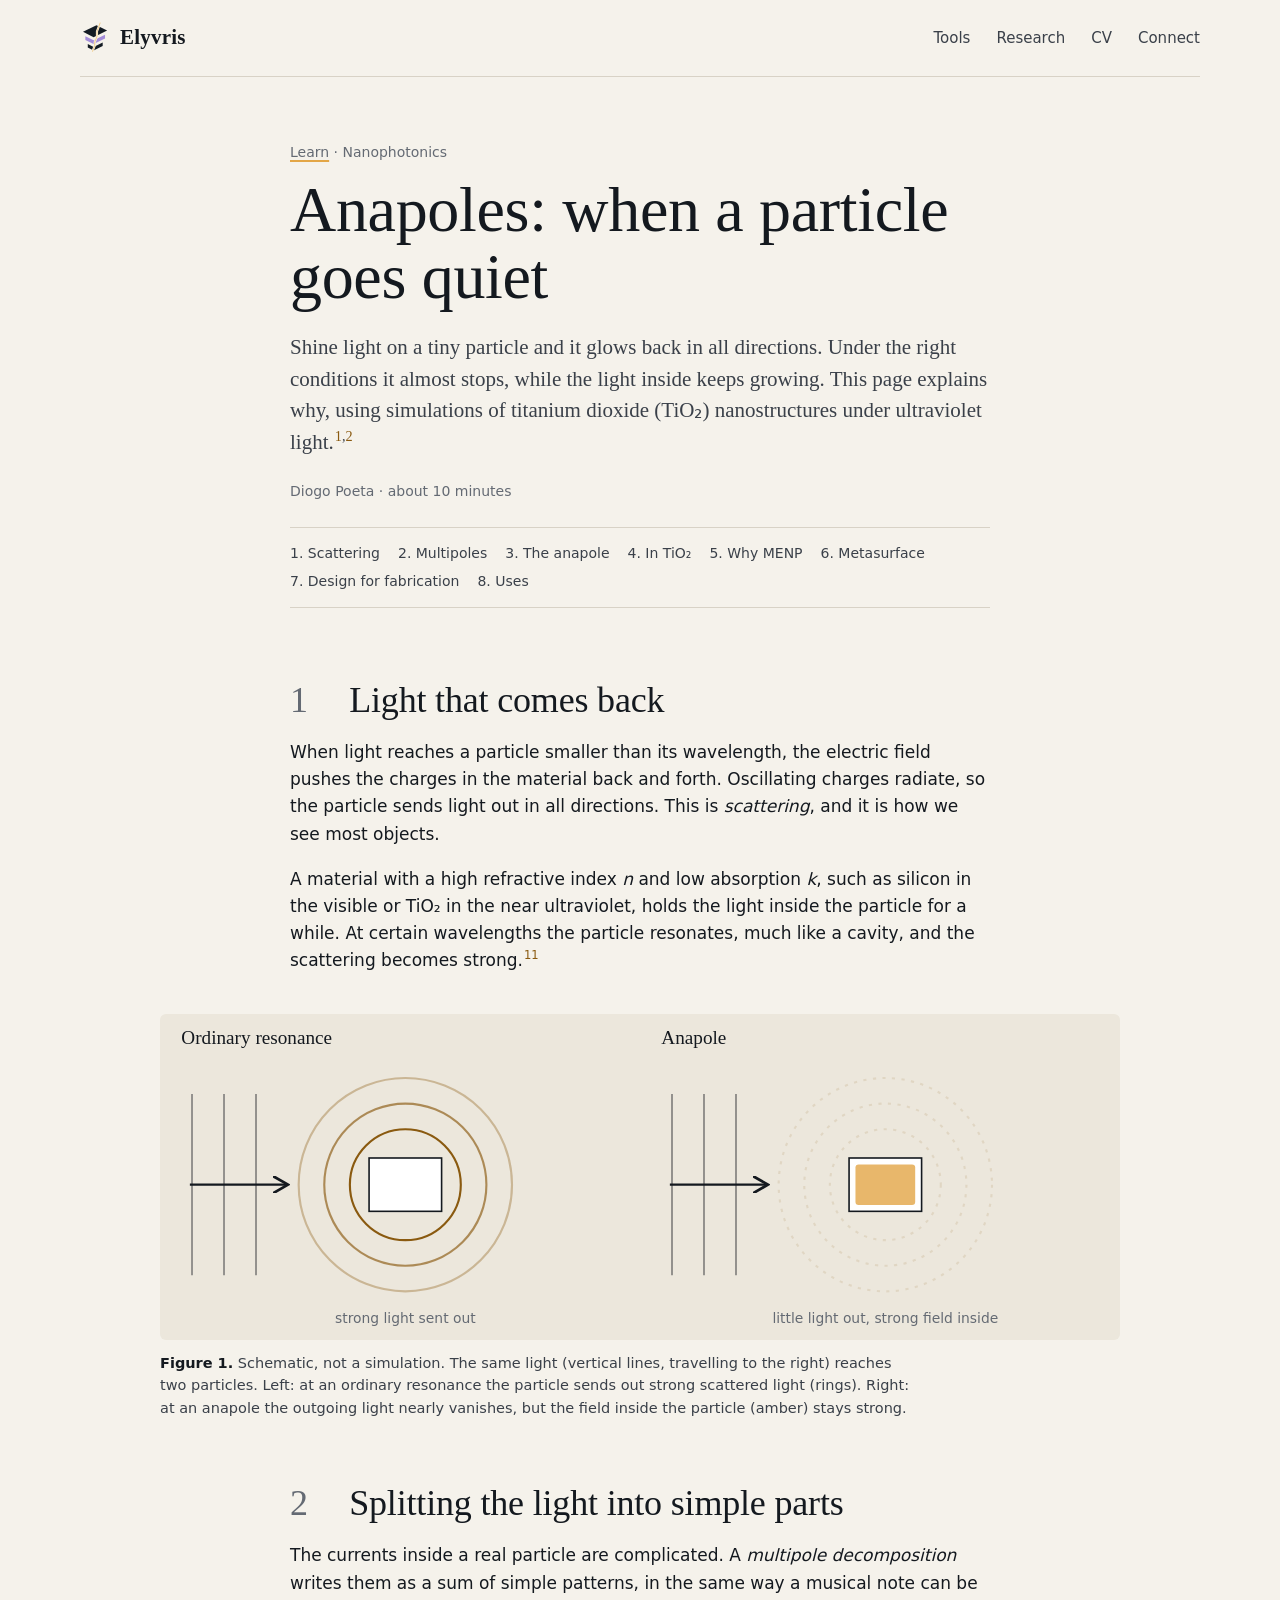
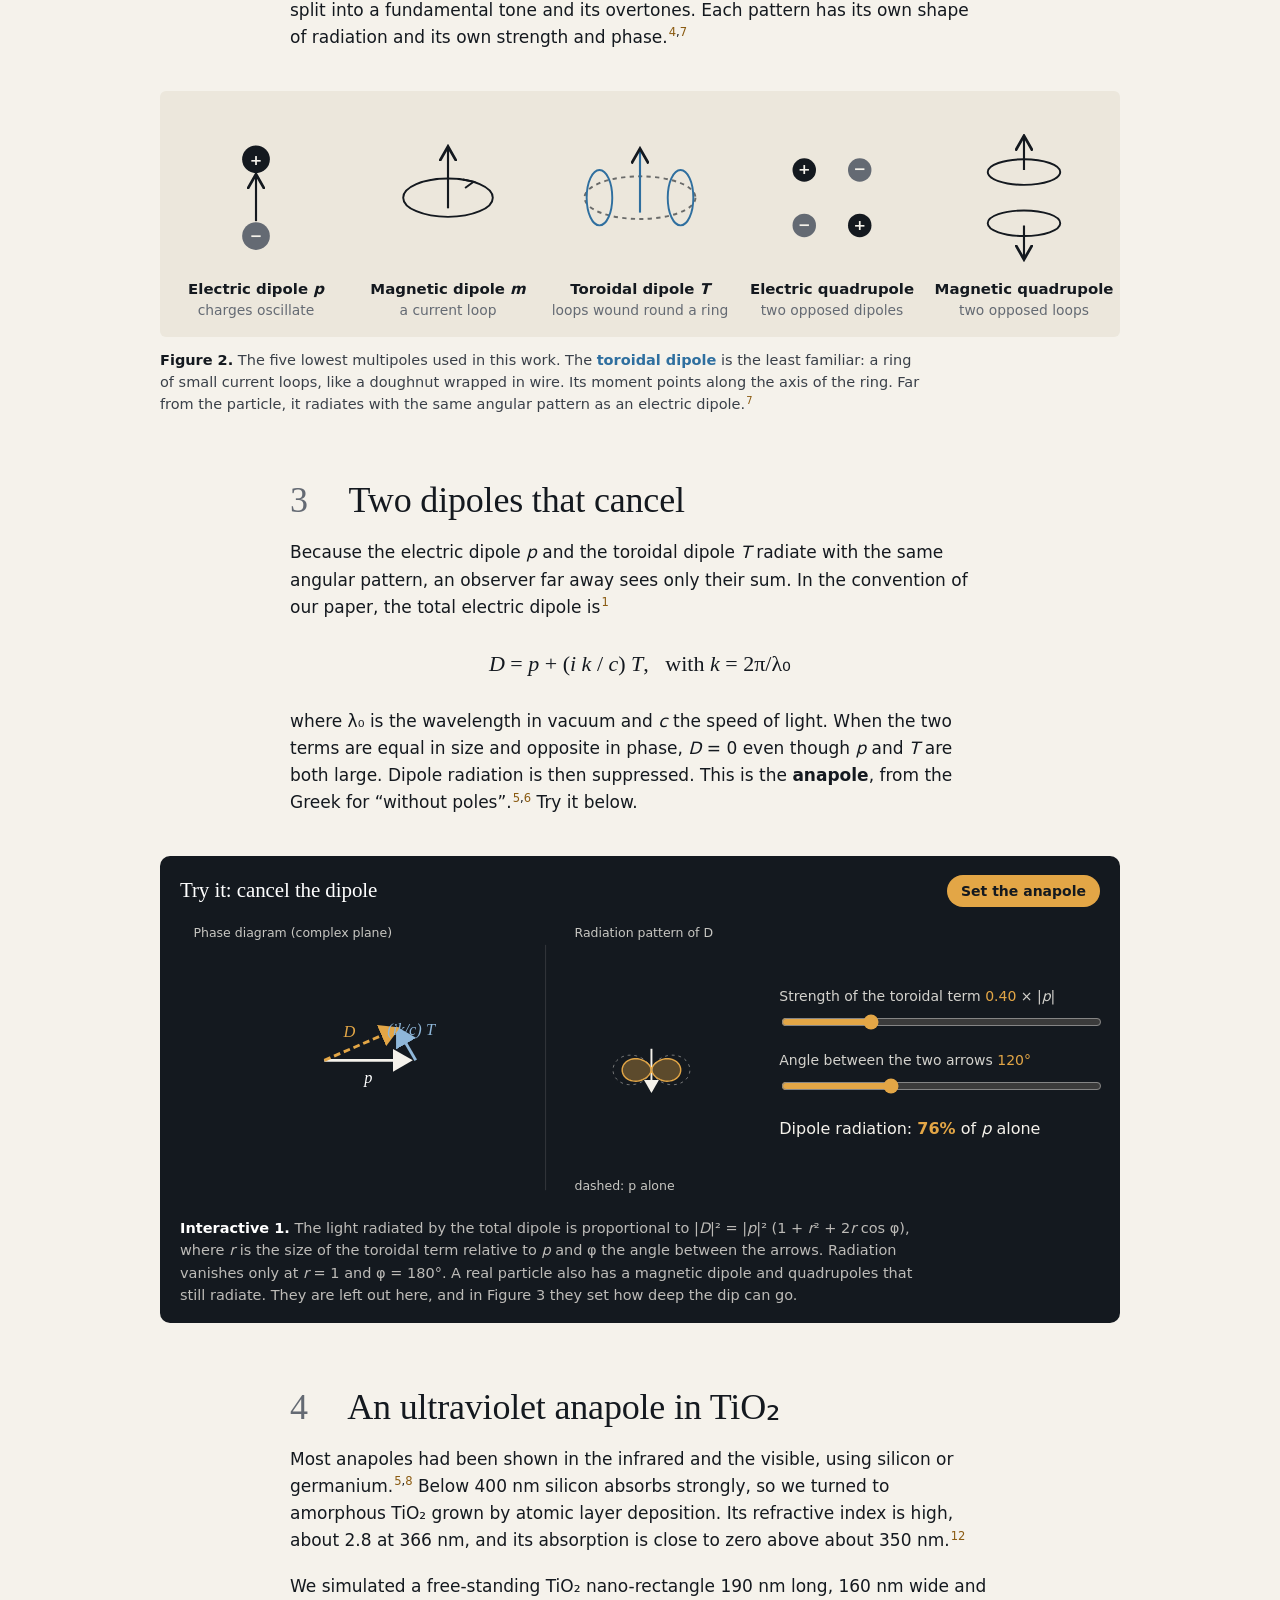
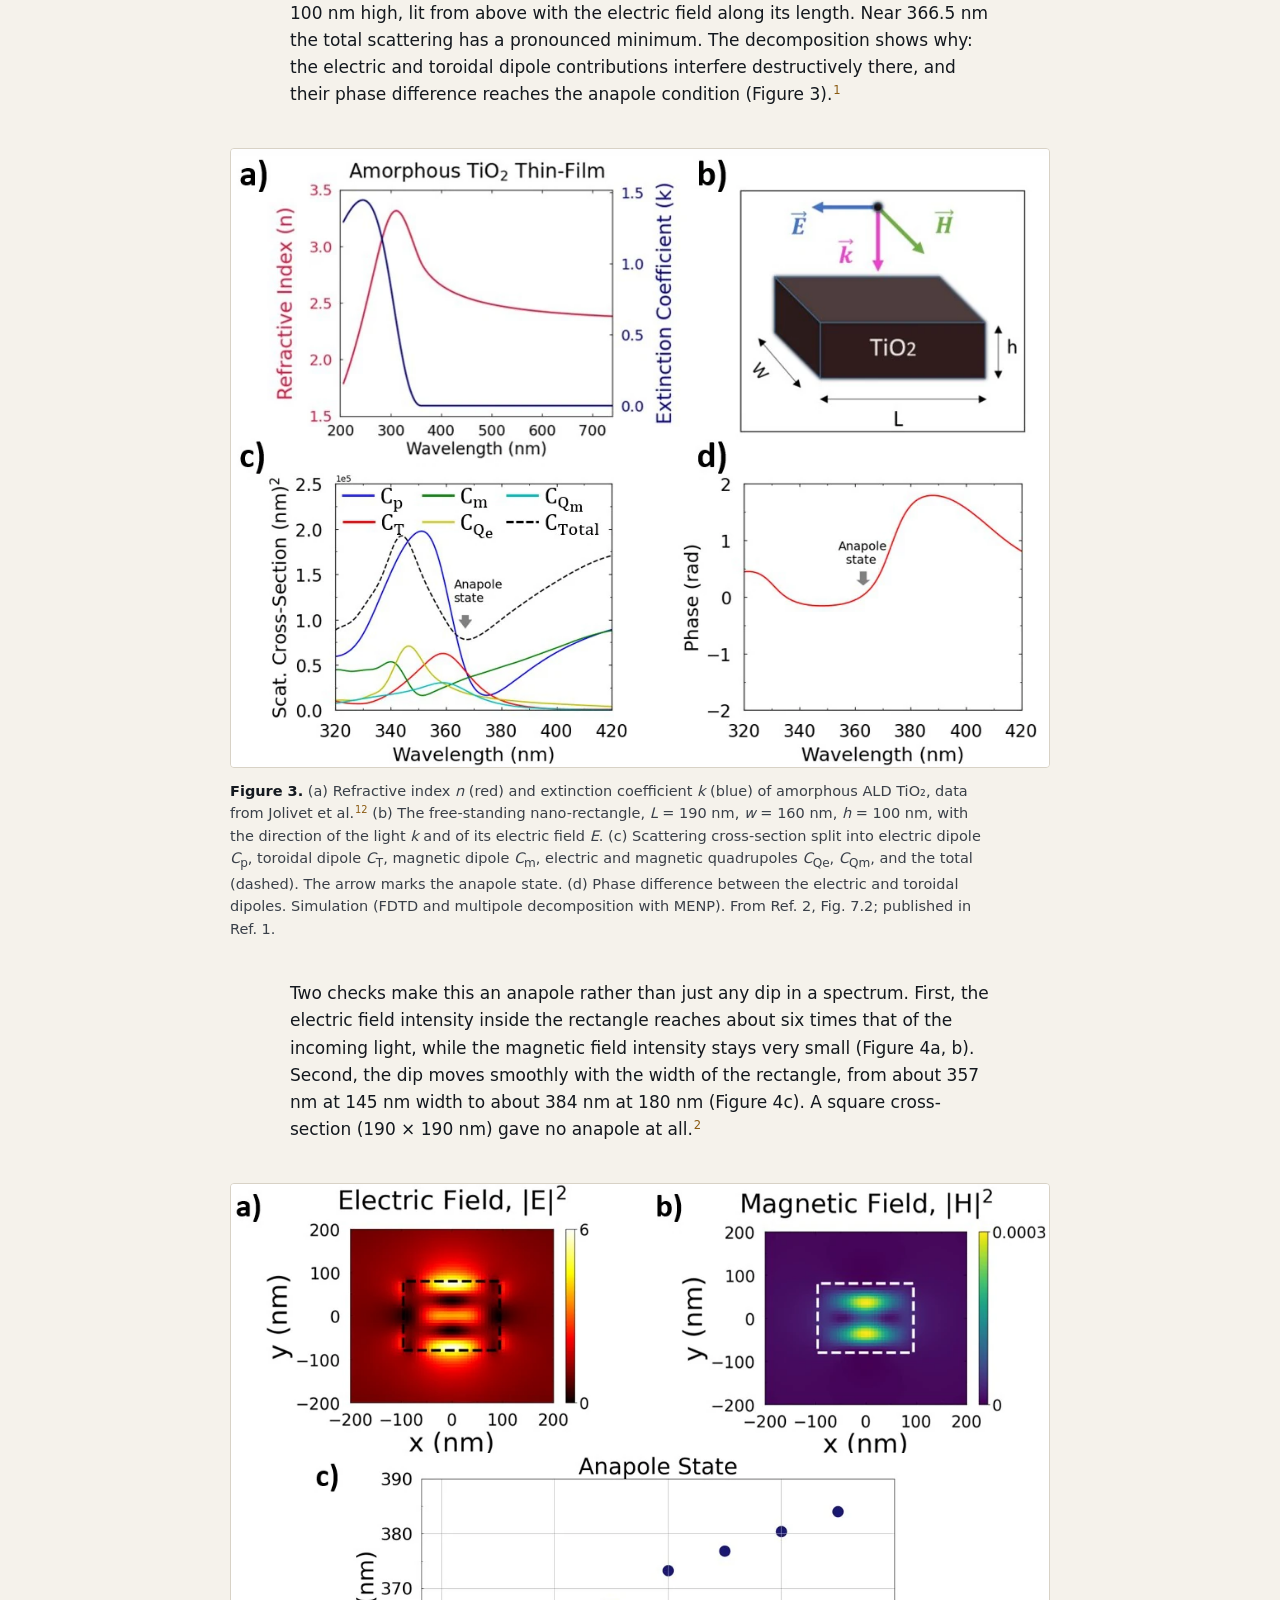
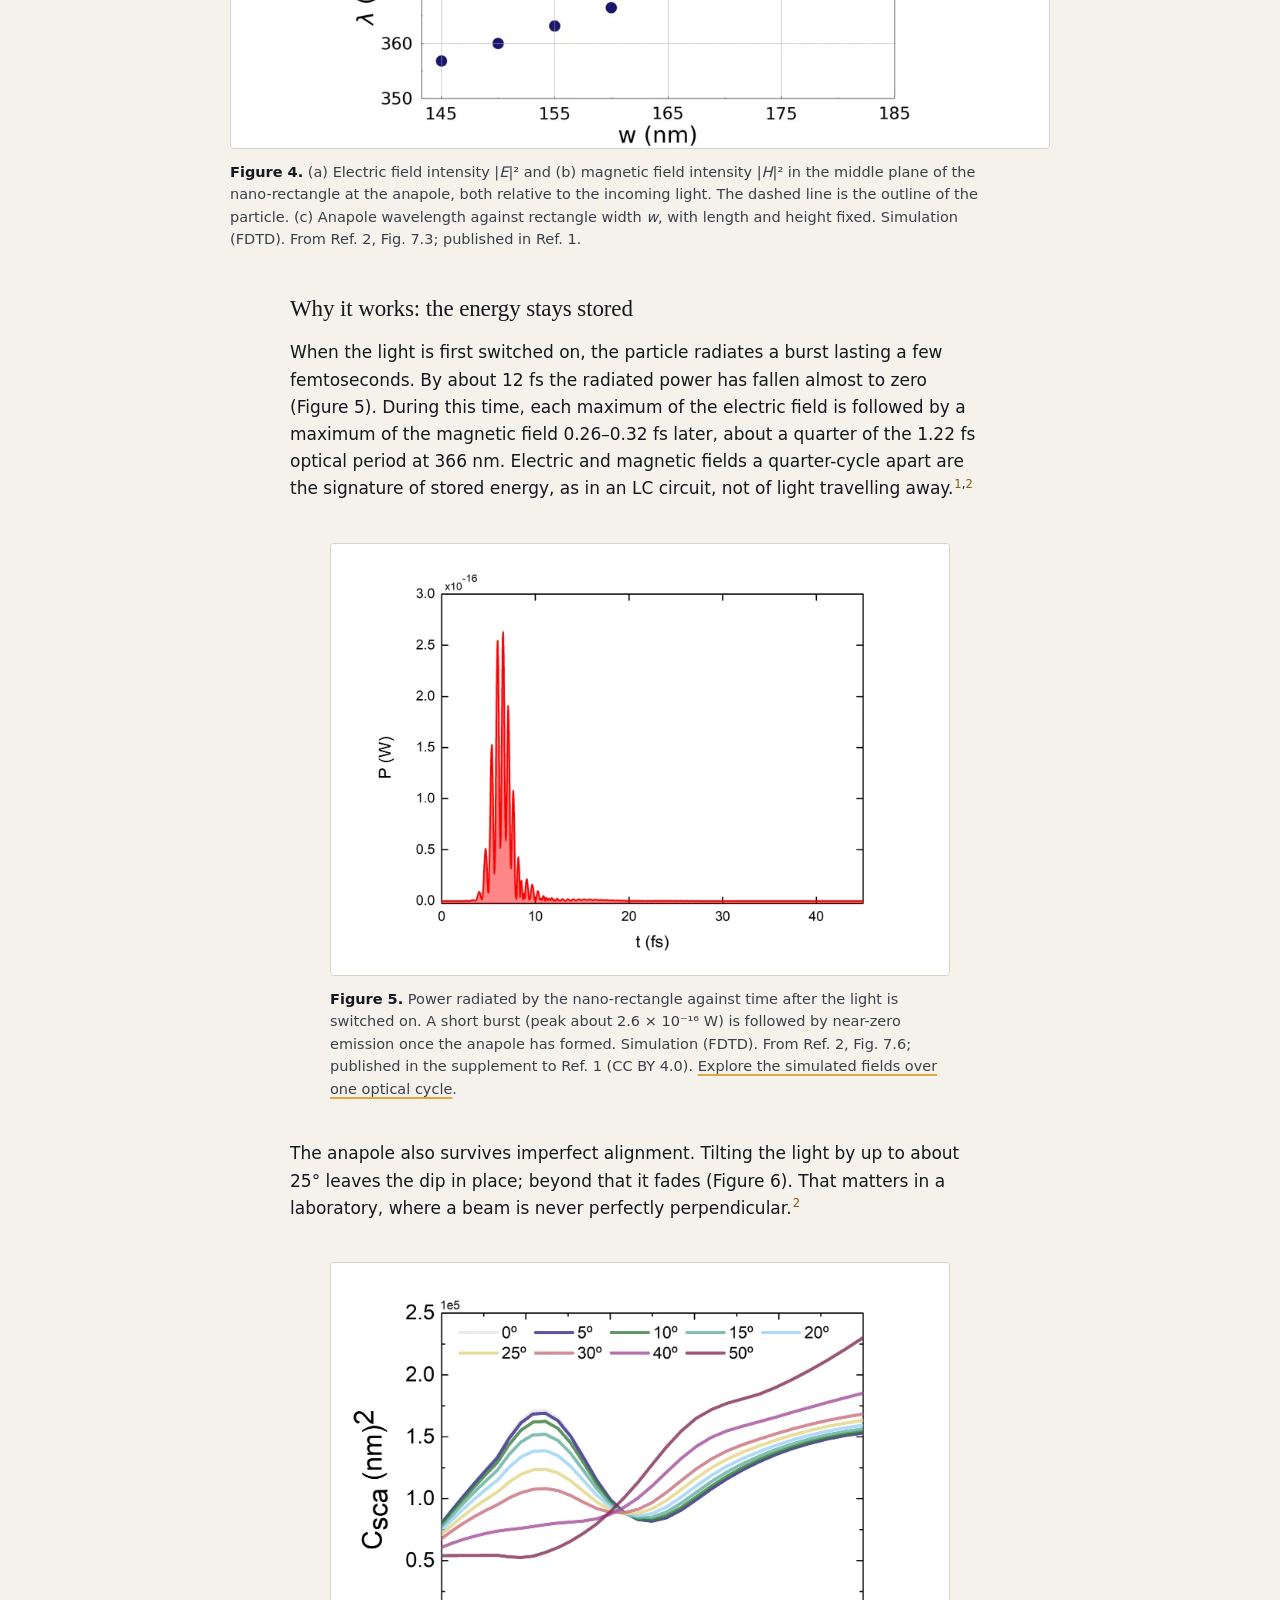
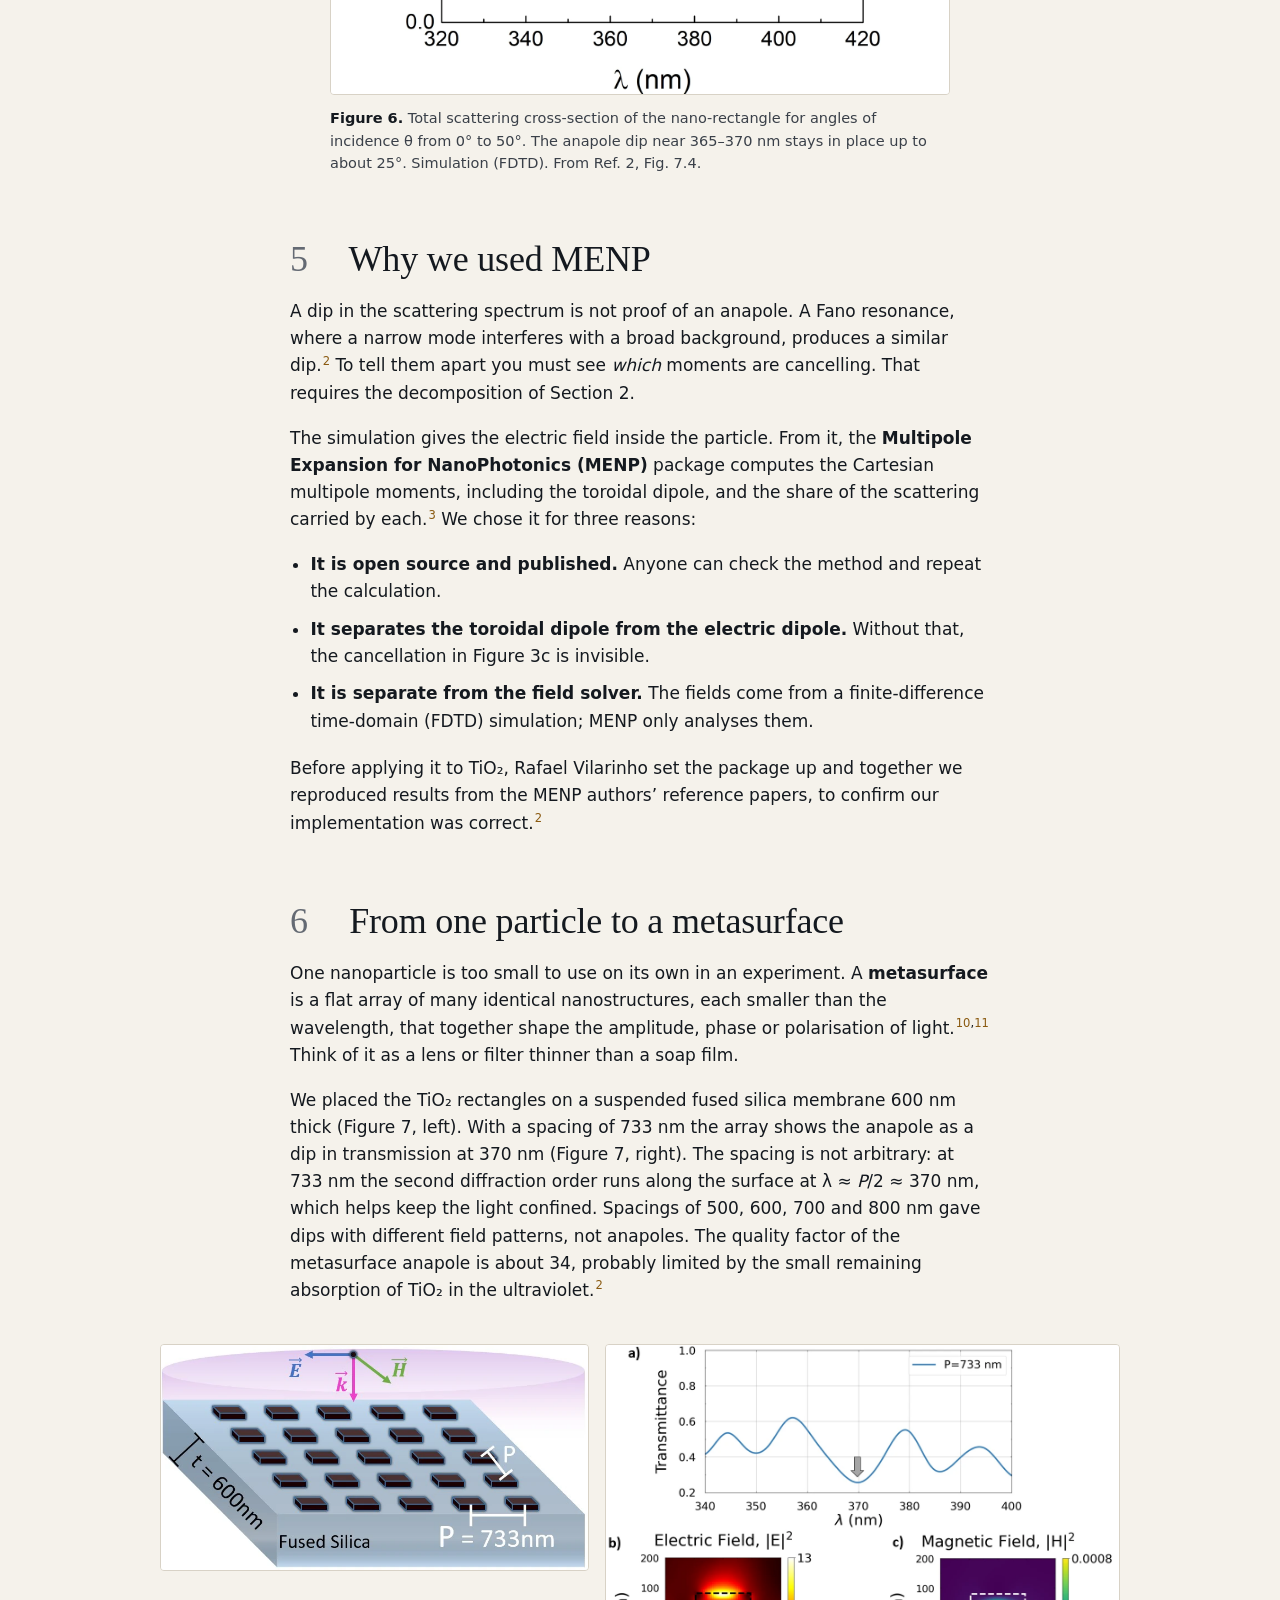
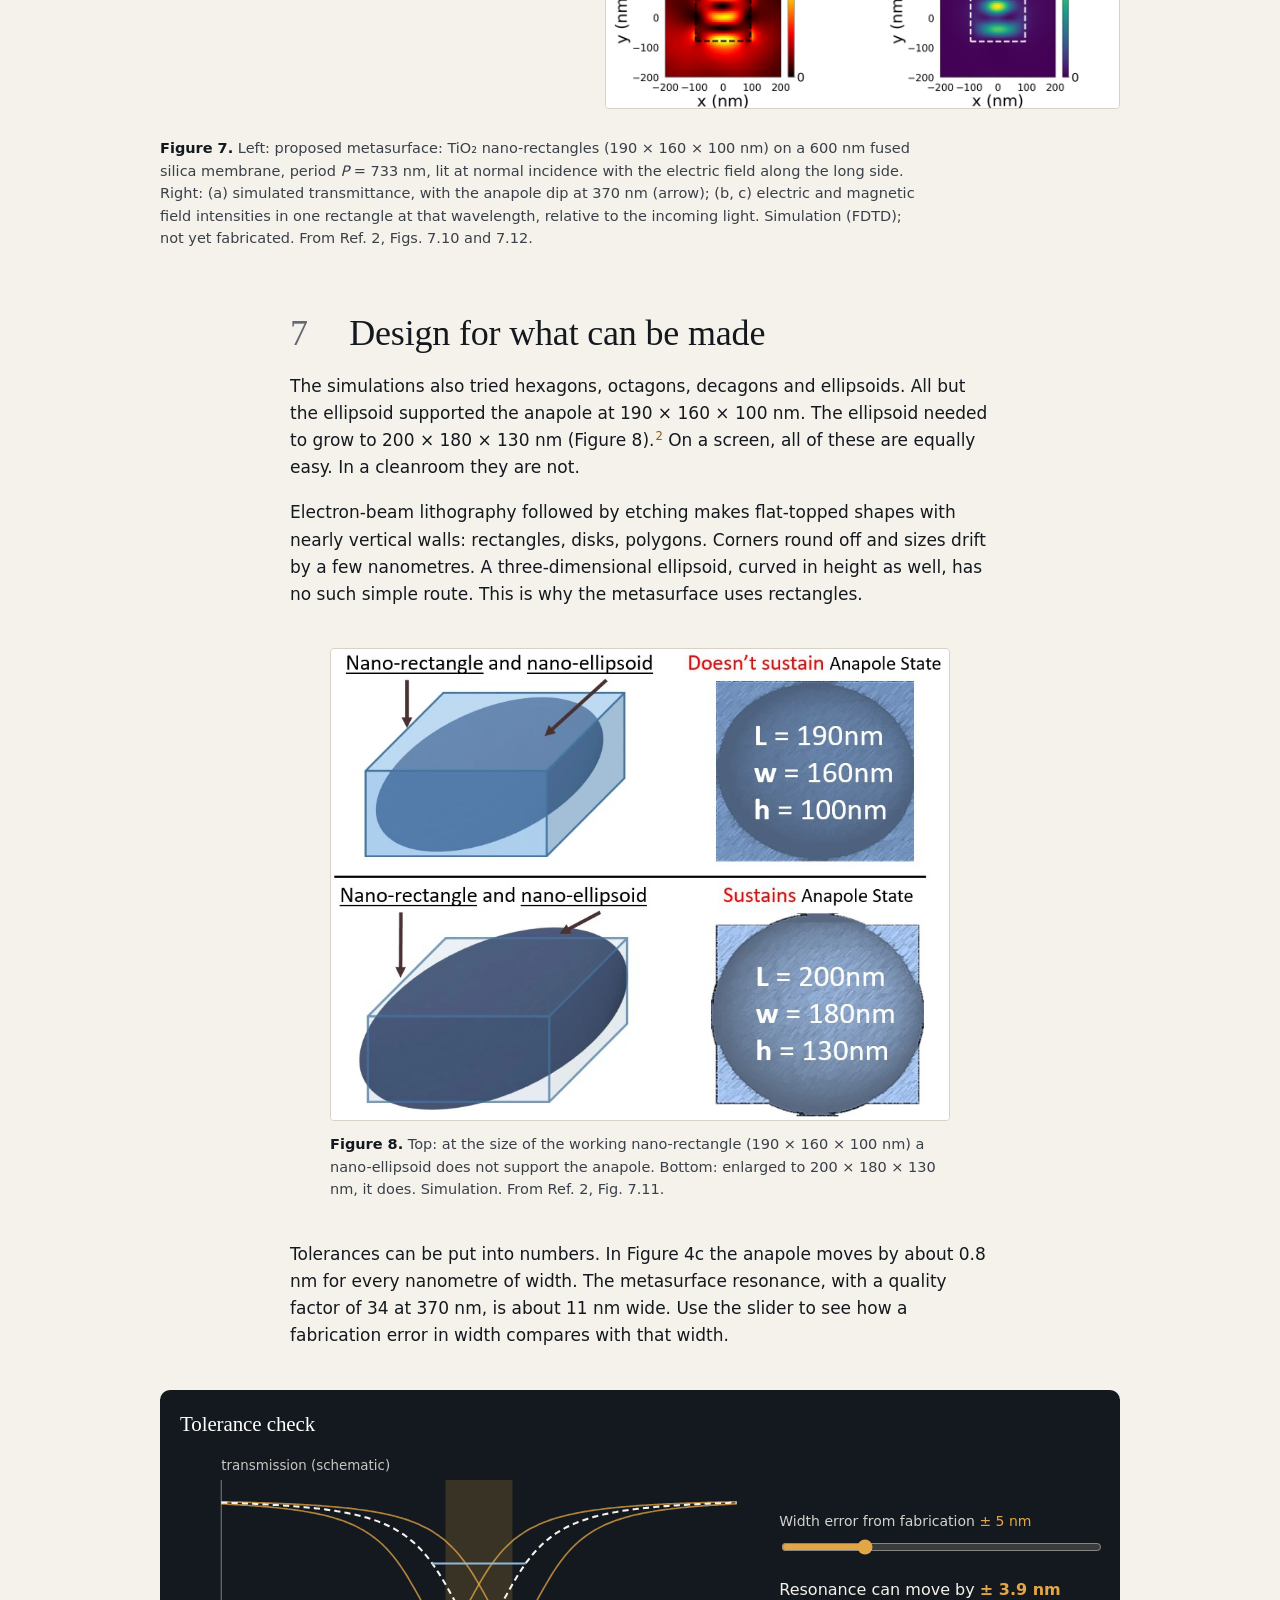
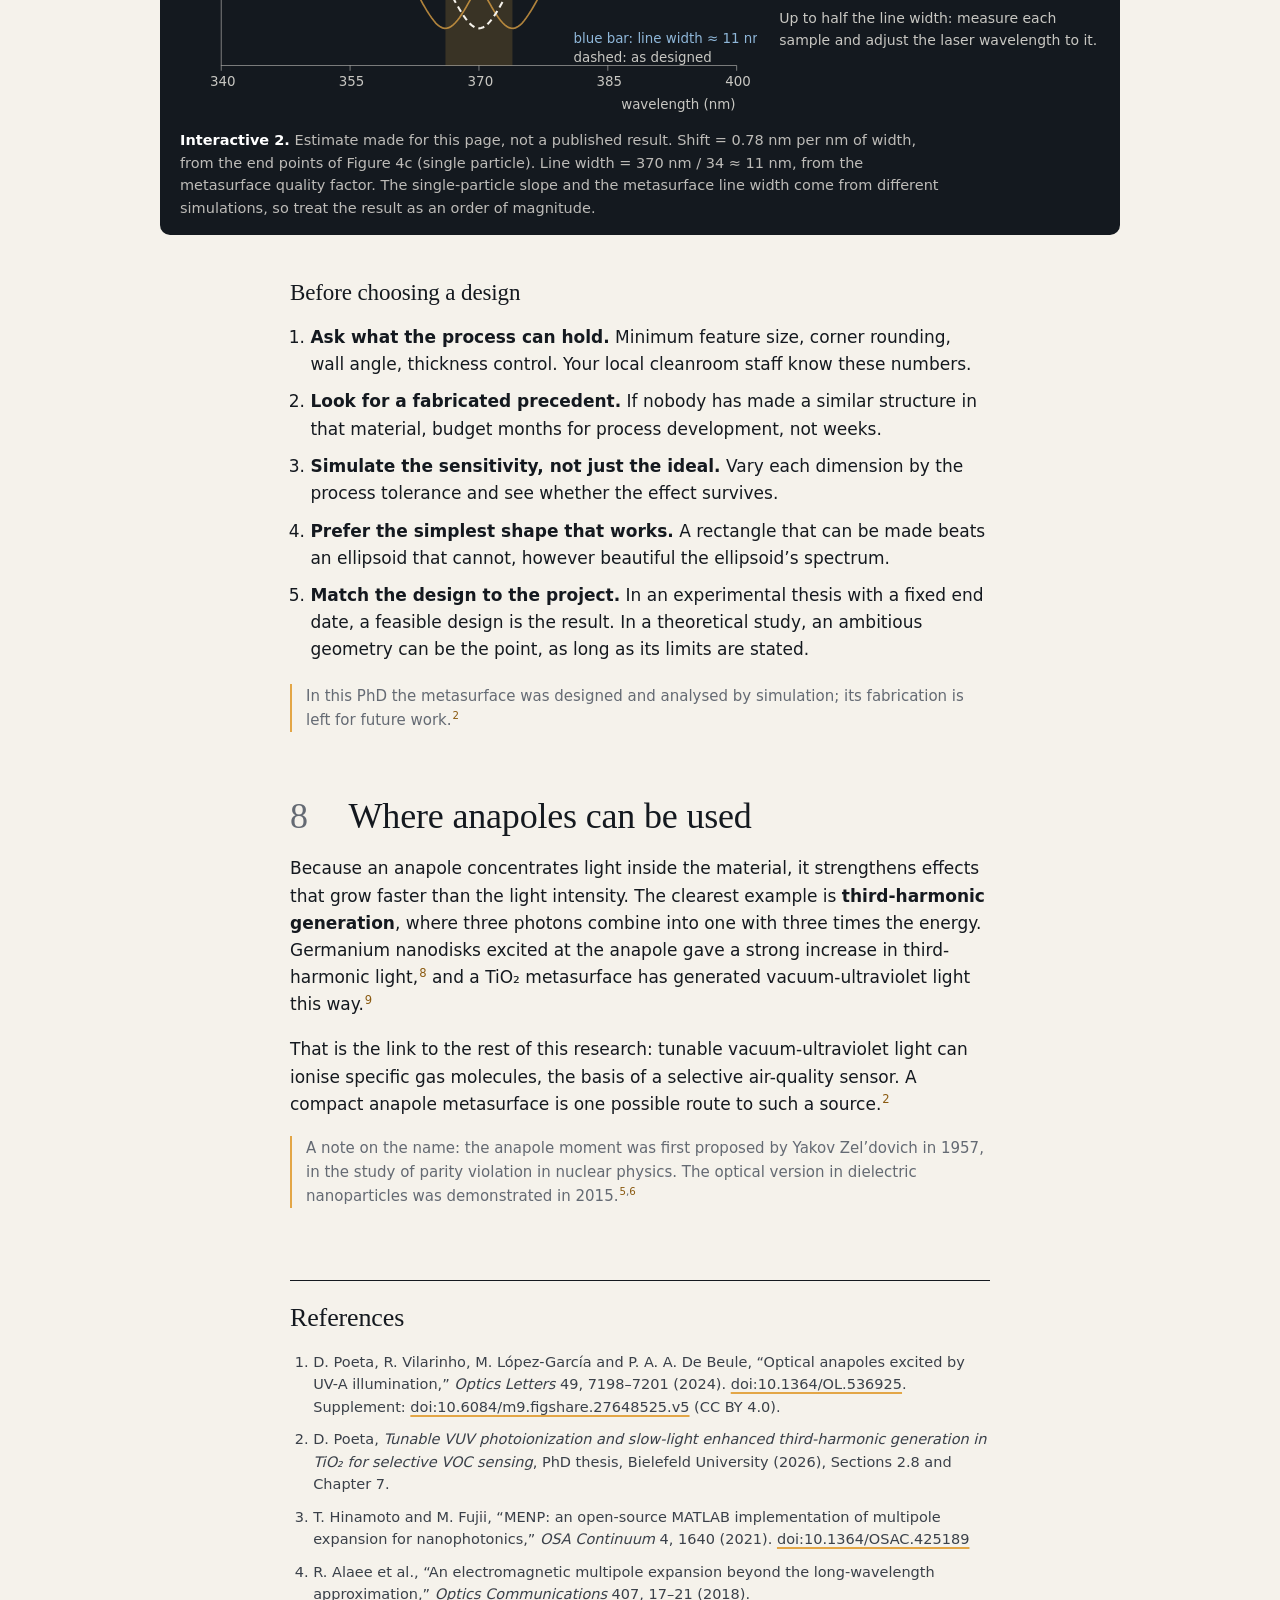
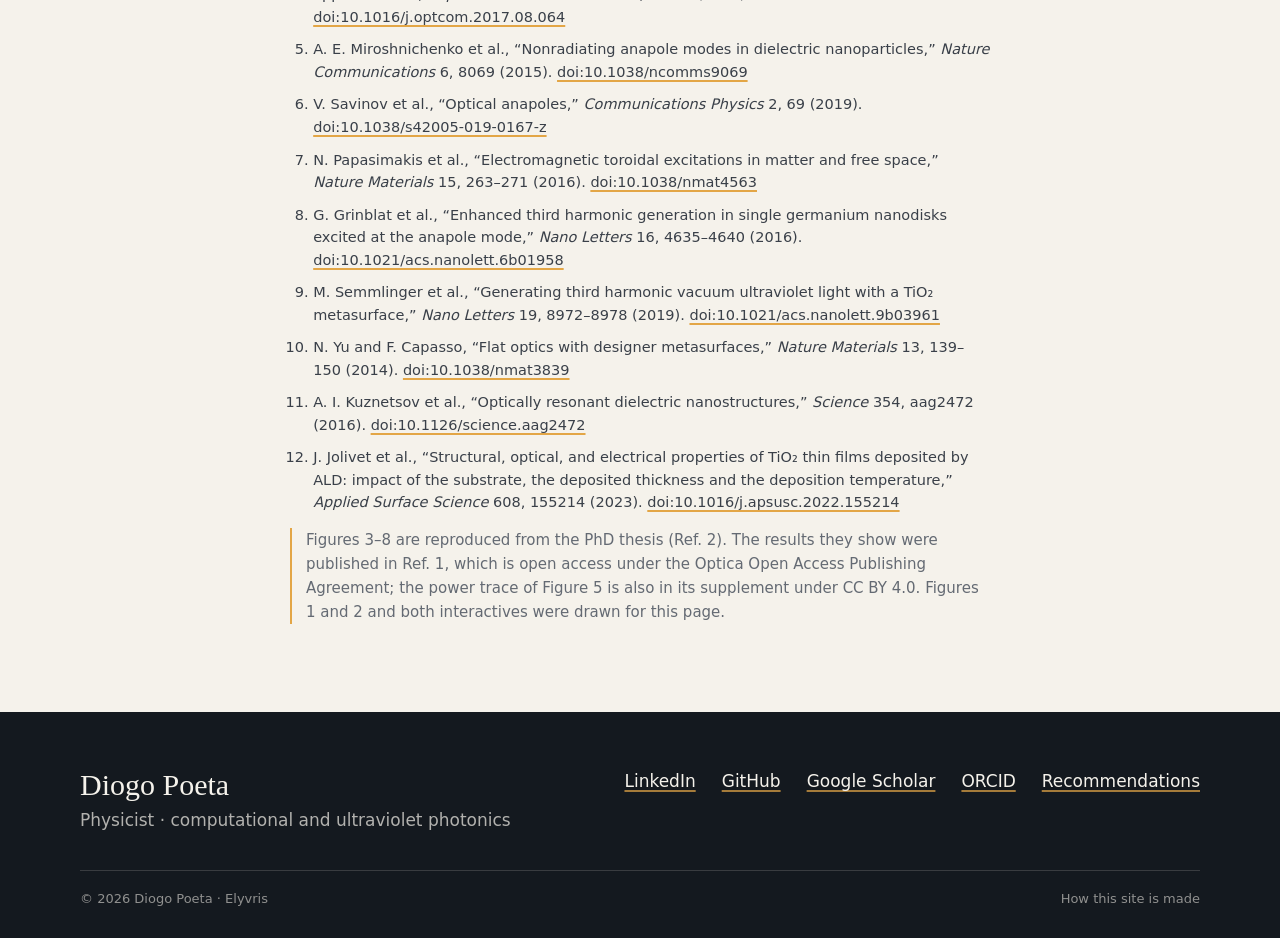
==== website/anapoles.html @ 0cd1c95e "Redesign home page and add explainer and research story pages - Home: new hero, one-minute animated " ====
<!doctype html>
<html lang="en">
<head>
  <meta charset="utf-8">
  <meta http-equiv="Content-Security-Policy" content="default-src 'self'; script-src 'self'; style-src 'self' 'unsafe-inline'; img-src 'self' data:; connect-src 'self'; font-src 'self'; object-src 'none'; base-uri 'none'; form-action 'none'; upgrade-insecure-requests">
  <meta name="referrer" content="strict-origin-when-cross-origin">
  <meta name="viewport" content="width=device-width, initial-scale=1">
  <title>Anapoles, explained · Elyvris</title>
  <meta name="description" content="What an optical anapole is, how a multipole decomposition finds one, why it works, how a metasurface is built from it, and why fabrication tolerances decide the design. Illustrated with simulations of TiO₂ nanostructures in the ultraviolet.">
  <meta name="theme-color" content="#11161C">
  <meta property="og:title" content="Anapoles, explained · Elyvris">
  <meta property="og:description" content="When a nanoparticle goes quiet: anapoles, multipoles and metasurfaces in TiO₂ under ultraviolet light.">
  <meta property="og:type" content="article">
  <meta property="og:image" content="https://diogo-poeta.github.io/elyvris/assets/brand/elyvris-social.png">
  <link rel="canonical" href="https://diogo-poeta.github.io/elyvris/anapoles.html">
  <link rel="icon" href="favicon.svg?v=20" type="image/svg+xml">
  <link rel="stylesheet" href="home.css?v=1">
  <link rel="stylesheet" href="article.css?v=2">
  <script defer src="anapoles.js?v=1"></script>
</head>
<body>
  <a class="skip" href="#main">Skip to content</a>
  <header class="top wrap">
    <a class="brand" href="./" aria-label="Elyvris home"><img src="assets/brand/elyvris-mark.svg" width="34" height="36" alt="">Elyvris</a>
    <nav aria-label="Main navigation">
      <a href="index.html#tools">Tools</a>
      <a href="research.html">Research</a>
      <a href="cv.html">CV</a>
      <a href="index.html#contact">Connect</a>
    </nav>
  </header>

  <main id="main" class="article">
    <header class="article-head wrap-text">
      <p class="kicker"><a href="index.html#learn">Learn</a> · Nanophotonics</p>
      <h1>Anapoles: when a particle goes quiet</h1>
      <p class="standfirst">Shine light on a tiny particle and it glows back in all directions. Under the right conditions it almost stops, while the light inside keeps growing. This page explains why, using simulations of titanium dioxide (TiO₂) nanostructures under ultraviolet light.<sup><a href="#ref-1">1</a>,<a href="#ref-2">2</a></sup></p>
      <p class="byline">Diogo Poeta · about 10 minutes</p>
      <nav class="toc" aria-label="On this page">
        <a href="#scattering">1. Scattering</a>
        <a href="#multipoles">2. Multipoles</a>
        <a href="#anapole">3. The anapole</a>
        <a href="#tio2">4. In TiO₂</a>
        <a href="#menp">5. Why MENP</a>
        <a href="#metasurface">6. Metasurface</a>
        <a href="#fabrication">7. Design for fabrication</a>
        <a href="#uses">8. Uses</a>
      </nav>
    </header>

    <section id="scattering" class="wrap-text">
      <h2><span>1</span> Light that comes back</h2>
      <p>When light reaches a particle smaller than its wavelength, the electric field pushes the charges in the material back and forth. Oscillating charges radiate, so the particle sends light out in all directions. This is <em>scattering</em>, and it is how we see most objects.</p>
      <p>A material with a high refractive index <i>n</i> and low absorption <i>k</i>, such as silicon in the visible or TiO₂ in the near ultraviolet, holds the light inside the particle for a while. At certain wavelengths the particle resonates, much like a cavity, and the scattering becomes strong.<sup><a href="#ref-11">11</a></sup></p>
    </section>

    <figure class="fig wide" id="fig-1">
      <svg class="diagram" viewBox="0 0 900 305" role="img" aria-labelledby="fig1-t">
        <title id="fig1-t">Two particles under the same incoming light. Left: an ordinary resonance radiates strongly in all directions. Right: an anapole radiates very little while the field inside is strong.</title>
        <g class="d-panel">
          <text x="20" y="28" class="d-head">Ordinary resonance</text>
          <g class="d-incoming"><path d="M30 75V245M60 75V245M90 75V245"/></g>
          <path d="M28 160H118" class="d-arrow" marker-end="url(#a-head)"/>
          <g class="d-waves strong"><circle cx="230" cy="160" r="52"/><circle cx="230" cy="160" r="76"/><circle cx="230" cy="160" r="100"/></g>
          <rect x="196" y="135" width="68" height="50" class="d-particle"/>
          <text x="230" y="290" class="d-note" text-anchor="middle">strong light sent out</text>
        </g>
        <g class="d-panel" transform="translate(450 0)">
          <text x="20" y="28" class="d-head">Anapole</text>
          <g class="d-incoming"><path d="M30 75V245M60 75V245M90 75V245"/></g>
          <path d="M28 160H118" class="d-arrow" marker-end="url(#a-head)"/>
          <g class="d-waves faint"><circle cx="230" cy="160" r="52"/><circle cx="230" cy="160" r="76"/><circle cx="230" cy="160" r="100"/></g>
          <rect x="196" y="135" width="68" height="50" class="d-particle"/>
          <rect x="202" y="141" width="56" height="38" class="d-glow"/>
          <text x="230" y="290" class="d-note" text-anchor="middle">little light out, strong field inside</text>
        </g>
        <defs><marker id="a-head" markerWidth="8" markerHeight="8" refX="6" refY="4" orient="auto"><path d="M0 0L7 4L0 8" fill="none" stroke="currentColor" stroke-width="1.3"/></marker></defs>
      </svg>
      <figcaption><b>Figure 1.</b> Schematic, not a simulation. The same light (vertical lines, travelling to the right) reaches two particles. Left: at an ordinary resonance the particle sends out strong scattered light (rings). Right: at an anapole the outgoing light nearly vanishes, but the field inside the particle (amber) stays strong.</figcaption>
    </figure>

    <section id="multipoles" class="wrap-text">
      <h2><span>2</span> Splitting the light into simple parts</h2>
      <p>The currents inside a real particle are complicated. A <em>multipole decomposition</em> writes them as a sum of simple patterns, in the same way a musical note can be split into a fundamental tone and its overtones. Each pattern has its own shape of radiation and its own strength and phase.<sup><a href="#ref-4">4</a>,<a href="#ref-7">7</a></sup></p>
    </section>

    <figure class="fig wide" id="fig-2">
      <svg class="diagram" viewBox="0 0 900 230" role="img" aria-labelledby="fig2-t">
        <title id="fig2-t">Five current patterns: electric dipole, magnetic dipole, toroidal dipole, electric quadrupole and magnetic quadrupole.</title>
        <g transform="translate(90 100)">
          <circle cx="0" cy="-36" r="13" class="d-plus"/><text x="0" y="-31" class="d-sign" text-anchor="middle">+</text>
          <circle cx="0" cy="36" r="13" class="d-minus"/><text x="0" y="41" class="d-sign" text-anchor="middle">−</text>
          <path d="M0 22V-20" class="d-arrow" marker-end="url(#a-head)"/>
          <text x="0" y="90" class="d-label" text-anchor="middle">Electric dipole <tspan font-style="italic">p</tspan></text>
          <text x="0" y="110" class="d-note" text-anchor="middle">charges oscillate</text>
        </g>
        <g transform="translate(270 100)">
          <ellipse cx="0" cy="0" rx="42" ry="18" class="d-loop"/>
          <path d="M14 -17 L24 -15 L16 -9" class="d-loop-head"/>
          <path d="M0 10V-46" class="d-arrow" marker-end="url(#a-head)"/>
          <text x="0" y="90" class="d-label" text-anchor="middle">Magnetic dipole <tspan font-style="italic">m</tspan></text>
          <text x="0" y="110" class="d-note" text-anchor="middle">a current loop</text>
        </g>
        <g transform="translate(450 100)">
          <ellipse cx="0" cy="0" rx="52" ry="20" class="d-ring"/>
          <ellipse cx="-38" cy="0" rx="12" ry="26" class="d-loop toroidal"/>
          <ellipse cx="38" cy="0" rx="12" ry="26" class="d-loop toroidal"/>
          <path d="M0 14V-44" class="d-arrow toroidal" marker-end="url(#a-head)"/>
          <text x="0" y="90" class="d-label" text-anchor="middle">Toroidal dipole <tspan font-style="italic">T</tspan></text>
          <text x="0" y="110" class="d-note" text-anchor="middle">loops wound round a ring</text>
        </g>
        <g transform="translate(630 100)">
          <circle cx="-26" cy="-26" r="11" class="d-plus"/><circle cx="26" cy="26" r="11" class="d-plus"/>
          <circle cx="26" cy="-26" r="11" class="d-minus"/><circle cx="-26" cy="26" r="11" class="d-minus"/>
          <text x="-26" y="-22" class="d-sign" text-anchor="middle">+</text><text x="26" y="30" class="d-sign" text-anchor="middle">+</text>
          <text x="26" y="-22" class="d-sign" text-anchor="middle">−</text><text x="-26" y="30" class="d-sign" text-anchor="middle">−</text>
          <text x="0" y="90" class="d-label" text-anchor="middle">Electric quadrupole</text>
          <text x="0" y="110" class="d-note" text-anchor="middle">two opposed dipoles</text>
        </g>
        <g transform="translate(810 100)">
          <ellipse cx="0" cy="-24" rx="34" ry="12" class="d-loop"/>
          <ellipse cx="0" cy="24" rx="34" ry="12" class="d-loop"/>
          <path d="M0 -26V-56" class="d-arrow" marker-end="url(#a-head)"/>
          <path d="M0 26V56" class="d-arrow" marker-end="url(#a-head)"/>
          <text x="0" y="90" class="d-label" text-anchor="middle">Magnetic quadrupole</text>
          <text x="0" y="110" class="d-note" text-anchor="middle">two opposed loops</text>
        </g>
      </svg>
      <figcaption><b>Figure 2.</b> The five lowest multipoles used in this work. The <span class="t-blue">toroidal dipole</span> is the least familiar: a ring of small current loops, like a doughnut wrapped in wire. Its moment points along the axis of the ring. Far from the particle, it radiates with the same angular pattern as an electric dipole.<sup><a href="#ref-7">7</a></sup></figcaption>
    </figure>

    <section id="anapole" class="wrap-text">
      <h2><span>3</span> Two dipoles that cancel</h2>
      <p>Because the electric dipole <i>p</i> and the toroidal dipole <i>T</i> radiate with the same angular pattern, an observer far away sees only their sum. In the convention of our paper, the total electric dipole is<sup><a href="#ref-1">1</a></sup></p>
      <p class="equation"><i>D</i> = <i>p</i> + (<i>i k</i> / <i>c</i>) <i>T</i>, &nbsp; with <i>k</i> = 2π/λ₀</p>
      <p>where λ₀ is the wavelength in vacuum and <i>c</i> the speed of light. When the two terms are equal in size and opposite in phase, <i>D</i> = 0 even though <i>p</i> and <i>T</i> are both large. Dipole radiation is then suppressed. This is the <strong>anapole</strong>, from the Greek for “without poles”.<sup><a href="#ref-5">5</a>,<a href="#ref-6">6</a></sup> Try it below.</p>
    </section>

    <figure class="fig wide interactive" id="cancel" aria-labelledby="cancel-title">
      <div class="ix-head">
        <h3 id="cancel-title">Try it: cancel the dipole</h3>
        <button type="button" class="ix-preset" id="cx-anapole">Set the anapole</button>
      </div>
      <div class="ix-body">
        <svg class="ix-svg" id="cx-svg" viewBox="0 0 560 300" role="img" aria-labelledby="cx-desc">
          <desc id="cx-desc">Left: arrows for the electric dipole p, the toroidal term and their sum D. Right: the radiation pattern of D, a figure-of-eight whose size follows the strength of D squared.</desc>
        </svg>
        <div class="ix-controls">
          <label for="cx-ratio">Strength of the toroidal term <output id="cx-ratio-out">0.40</output> × |<i>p</i>|</label>
          <input type="range" id="cx-ratio" min="0" max="1.5" step="0.01" value="0.4">
          <label for="cx-phase">Angle between the two arrows <output id="cx-phase-out">120°</output></label>
          <input type="range" id="cx-phase" min="0" max="360" step="1" value="120">
          <p class="ix-readout">Dipole radiation: <output id="cx-power">76%</output> of <i>p</i> alone</p>
        </div>
      </div>
      <figcaption><b>Interactive 1.</b> The light radiated by the total dipole is proportional to |<i>D</i>|² = |<i>p</i>|² (1 + <i>r</i>² + 2<i>r</i> cos φ), where <i>r</i> is the size of the toroidal term relative to <i>p</i> and φ the angle between the arrows. Radiation vanishes only at <i>r</i> = 1 and φ = 180°. A real particle also has a magnetic dipole and quadrupoles that still radiate. They are left out here, and in Figure 3 they set how deep the dip can go.</figcaption>
    </figure>

    <section id="tio2" class="wrap-text">
      <h2><span>4</span> An ultraviolet anapole in TiO₂</h2>
      <p>Most anapoles had been shown in the infrared and the visible, using silicon or germanium.<sup><a href="#ref-5">5</a>,<a href="#ref-8">8</a></sup> Below 400 nm silicon absorbs strongly, so we turned to amorphous TiO₂ grown by atomic layer deposition. Its refractive index is high, about 2.8 at 366 nm, and its absorption is close to zero above about 350 nm.<sup><a href="#ref-12">12</a></sup></p>
      <p>We simulated a free-standing TiO₂ nano-rectangle 190 nm long, 160 nm wide and 100 nm high, lit from above with the electric field along its length. Near 366.5 nm the total scattering has a pronounced minimum. The decomposition shows why: the electric and toroidal dipole contributions interfere destructively there, and their phase difference reaches the anapole condition (Figure 3).<sup><a href="#ref-1">1</a></sup></p>
    </section>

    <figure class="fig" id="fig-3">
      <img src="assets/anapoles/fig7-2-multipoles.webp" width="991" height="748" loading="lazy" alt="Four panels: refractive index and extinction coefficient of amorphous TiO₂ from 200 to 700 nm; a schematic of the nano-rectangle with light direction; multipole contributions to the scattering cross-section from 320 to 420 nm with a dip in the total labelled anapole state; and the phase difference between electric and toroidal dipoles.">
      <figcaption><b>Figure 3.</b> (a) Refractive index <i>n</i> (red) and extinction coefficient <i>k</i> (blue) of amorphous ALD TiO₂, data from Jolivet et al.<sup><a href="#ref-12">12</a></sup> (b) The free-standing nano-rectangle, <i>L</i> = 190 nm, <i>w</i> = 160 nm, <i>h</i> = 100 nm, with the direction of the light <i>k</i> and of its electric field <i>E</i>. (c) Scattering cross-section split into electric dipole <i>C</i><sub>p</sub>, toroidal dipole <i>C</i><sub>T</sub>, magnetic dipole <i>C</i><sub>m</sub>, electric and magnetic quadrupoles <i>C</i><sub>Qe</sub>, <i>C</i><sub>Qm</sub>, and the total (dashed). The arrow marks the anapole state. (d) Phase difference between the electric and toroidal dipoles. Simulation (FDTD and multipole decomposition with MENP). From Ref. 2, Fig. 7.2; published in Ref. 1.</figcaption>
    </figure>

    <div class="wrap-text">
      <p>Two checks make this an anapole rather than just any dip in a spectrum. First, the electric field intensity inside the rectangle reaches about six times that of the incoming light, while the magnetic field intensity stays very small (Figure 4a, b). Second, the dip moves smoothly with the width of the rectangle, from about 357 nm at 145 nm width to about 384 nm at 180 nm (Figure 4c). A square cross-section (190 × 190 nm) gave no anapole at all.<sup><a href="#ref-2">2</a></sup></p>
    </div>

    <figure class="fig" id="fig-4">
      <img src="assets/anapoles/fig7-3-fields-width.webp" width="1060" height="730" loading="lazy" alt="Electric field intensity map with strong lobes inside the dashed outline of the rectangle; magnetic field intensity map with two weak lobes inside; and a plot of anapole wavelength rising from about 357 to 384 nm as the width increases from 145 to 180 nm.">
      <figcaption><b>Figure 4.</b> (a) Electric field intensity |<i>E</i>|² and (b) magnetic field intensity |<i>H</i>|² in the middle plane of the nano-rectangle at the anapole, both relative to the incoming light. The dashed line is the outline of the particle. (c) Anapole wavelength against rectangle width <i>w</i>, with length and height fixed. Simulation (FDTD). From Ref. 2, Fig. 7.3; published in Ref. 1.</figcaption>
    </figure>

    <div class="wrap-text">
      <h3 class="subhead">Why it works: the energy stays stored</h3>
      <p>When the light is first switched on, the particle radiates a burst lasting a few femtoseconds. By about 12 fs the radiated power has fallen almost to zero (Figure 5). During this time, each maximum of the electric field is followed by a maximum of the magnetic field 0.26–0.32 fs later, about a quarter of the 1.22 fs optical period at 366 nm. Electric and magnetic fields a quarter-cycle apart are the signature of stored energy, as in an LC circuit, not of light travelling away.<sup><a href="#ref-1">1</a>,<a href="#ref-2">2</a></sup></p>
    </div>

    <figure class="fig narrow" id="fig-5">
      <img src="assets/anapoles/fig7-6-power.webp" width="1600" height="1117" loading="lazy" alt="Radiated power in watts against time in femtoseconds: a burst of peaks up to about 2.6 times ten to the minus 16 watts between 4 and 10 fs, then nearly zero up to 45 fs.">
      <figcaption><b>Figure 5.</b> Power radiated by the nano-rectangle against time after the light is switched on. A short burst (peak about 2.6 × 10⁻¹⁶ W) is followed by near-zero emission once the anapole has formed. Simulation (FDTD). From Ref. 2, Fig. 7.6; published in the supplement to Ref. 1 (CC BY 4.0). <a href="research.html#data">Explore the simulated fields over one optical cycle</a>.</figcaption>
    </figure>

    <div class="wrap-text">
      <p>The anapole also survives imperfect alignment. Tilting the light by up to about 25° leaves the dip in place; beyond that it fades (Figure 6). That matters in a laboratory, where a beam is never perfectly perpendicular.<sup><a href="#ref-2">2</a></sup></p>
    </div>

    <figure class="fig narrow" id="fig-6">
      <img src="assets/anapoles/fig7-4-angle.webp" width="1600" height="1117" loading="lazy" alt="Scattering cross-section against wavelength from 320 to 420 nm for incidence angles from 0 to 50 degrees. The dip near 365 to 370 nm stays for angles up to 25 degrees and disappears at 40 and 50 degrees.">
      <figcaption><b>Figure 6.</b> Total scattering cross-section of the nano-rectangle for angles of incidence θ from 0° to 50°. The anapole dip near 365–370 nm stays in place up to about 25°. Simulation (FDTD). From Ref. 2, Fig. 7.4.</figcaption>
    </figure>

    <section id="menp" class="wrap-text">
      <h2><span>5</span> Why we used MENP</h2>
      <p>A dip in the scattering spectrum is not proof of an anapole. A Fano resonance, where a narrow mode interferes with a broad background, produces a similar dip.<sup><a href="#ref-2">2</a></sup> To tell them apart you must see <em>which</em> moments are cancelling. That requires the decomposition of Section 2.</p>
      <p>The simulation gives the electric field inside the particle. From it, the <strong>Multipole Expansion for NanoPhotonics (MENP)</strong> package computes the Cartesian multipole moments, including the toroidal dipole, and the share of the scattering carried by each.<sup><a href="#ref-3">3</a></sup> We chose it for three reasons:</p>
      <ul class="plain-list">
        <li><strong>It is open source and published.</strong> Anyone can check the method and repeat the calculation.</li>
        <li><strong>It separates the toroidal dipole from the electric dipole.</strong> Without that, the cancellation in Figure 3c is invisible.</li>
        <li><strong>It is separate from the field solver.</strong> The fields come from a finite-difference time-domain (FDTD) simulation; MENP only analyses them.</li>
      </ul>
      <p>Before applying it to TiO₂, Rafael Vilarinho set the package up and together we reproduced results from the MENP authors’ reference papers, to confirm our implementation was correct.<sup><a href="#ref-2">2</a></sup></p>
    </section>

    <section id="metasurface" class="wrap-text">
      <h2><span>6</span> From one particle to a metasurface</h2>
      <p>One nanoparticle is too small to use on its own in an experiment. A <strong>metasurface</strong> is a flat array of many identical nanostructures, each smaller than the wavelength, that together shape the amplitude, phase or polarisation of light.<sup><a href="#ref-10">10</a>,<a href="#ref-11">11</a></sup> Think of it as a lens or filter thinner than a soap film.</p>
      <p>We placed the TiO₂ rectangles on a suspended fused silica membrane 600 nm thick (Figure 7, left). With a spacing of 733 nm the array shows the anapole as a dip in transmission at 370 nm (Figure 7, right). The spacing is not arbitrary: at 733 nm the second diffraction order runs along the surface at λ ≈ <i>P</i>/2 ≈ 370 nm, which helps keep the light confined. Spacings of 500, 600, 700 and 800 nm gave dips with different field patterns, not anapoles. The quality factor of the metasurface anapole is about 34, probably limited by the small remaining absorption of TiO₂ in the ultraviolet.<sup><a href="#ref-2">2</a></sup></p>
    </section>

    <figure class="fig wide two-up" id="fig-7">
      <div><img src="assets/anapoles/fig7-12-metasurface-schematic.webp" width="775" height="408" loading="lazy" alt="Drawing of a fused silica slab 600 nm thick with a square grid of small TiO₂ rectangles spaced 733 nm apart, lit from above."></div>
      <div><img src="assets/anapoles/fig7-10-metasurface-spectrum.webp" width="1142" height="808" loading="lazy" alt="Transmittance from 340 to 400 nm oscillating between about 0.26 and 0.62 with a dip at 370 nm marked by an arrow; electric and magnetic field maps of one rectangle at the dip."></div>
      <figcaption><b>Figure 7.</b> Left: proposed metasurface: TiO₂ nano-rectangles (190 × 160 × 100 nm) on a 600 nm fused silica membrane, period <i>P</i> = 733 nm, lit at normal incidence with the electric field along the long side. Right: (a) simulated transmittance, with the anapole dip at 370 nm (arrow); (b, c) electric and magnetic field intensities in one rectangle at that wavelength, relative to the incoming light. Simulation (FDTD); not yet fabricated. From Ref. 2, Figs. 7.10 and 7.12.</figcaption>
    </figure>

    <section id="fabrication" class="wrap-text">
      <h2><span>7</span> Design for what can be made</h2>
      <p>The simulations also tried hexagons, octagons, decagons and ellipsoids. All but the ellipsoid supported the anapole at 190 × 160 × 100 nm. The ellipsoid needed to grow to 200 × 180 × 130 nm (Figure 8).<sup><a href="#ref-2">2</a></sup> On a screen, all of these are equally easy. In a cleanroom they are not.</p>
      <p>Electron-beam lithography followed by etching makes flat-topped shapes with nearly vertical walls: rectangles, disks, polygons. Corners round off and sizes drift by a few nanometres. A three-dimensional ellipsoid, curved in height as well, has no such simple route. This is why the metasurface uses rectangles.</p>
    </section>

    <figure class="fig narrow" id="fig-8">
      <img src="assets/anapoles/fig7-11-rect-vs-ellipsoid.webp" width="867" height="661" loading="lazy" alt="Top: a nano-ellipsoid drawn inside a nano-rectangle of 190 by 160 by 100 nm, labelled does not sustain anapole state. Bottom: a larger ellipsoid of 200 by 180 by 130 nm, labelled sustains anapole state.">
      <figcaption><b>Figure 8.</b> Top: at the size of the working nano-rectangle (190 × 160 × 100 nm) a nano-ellipsoid does not support the anapole. Bottom: enlarged to 200 × 180 × 130 nm, it does. Simulation. From Ref. 2, Fig. 7.11.</figcaption>
    </figure>

    <div class="wrap-text">
      <p>Tolerances can be put into numbers. In Figure 4c the anapole moves by about 0.8 nm for every nanometre of width. The metasurface resonance, with a quality factor of 34 at 370 nm, is about 11 nm wide. Use the slider to see how a fabrication error in width compares with that width.</p>
    </div>

    <figure class="fig wide interactive" id="tolerance" aria-labelledby="tol-title">
      <div class="ix-head"><h3 id="tol-title">Tolerance check</h3></div>
      <div class="ix-body">
        <svg class="ix-svg" id="tol-svg" viewBox="0 0 560 260" role="img" aria-labelledby="tol-desc">
          <desc id="tol-desc">A resonance dip as designed (dashed) and the band where it can land when the width varies by the chosen error (shaded).</desc>
        </svg>
        <div class="ix-controls">
          <label for="tol-error">Width error from fabrication <output id="tol-error-out">± 5 nm</output></label>
          <input type="range" id="tol-error" min="0" max="20" step="1" value="5">
          <p class="ix-readout">Resonance can move by <output id="tol-shift">± 3.9 nm</output></p>
          <p class="ix-verdict" id="tol-verdict"></p>
        </div>
      </div>
      <figcaption><b>Interactive 2.</b> Estimate made for this page, not a published result. Shift = 0.78 nm per nm of width, from the end points of Figure 4c (single particle). Line width = 370 nm / 34 ≈ 11 nm, from the metasurface quality factor. The single-particle slope and the metasurface line width come from different simulations, so treat the result as an order of magnitude.</figcaption>
    </figure>

    <div class="wrap-text">
      <h3 class="subhead">Before choosing a design</h3>
      <ol class="checklist">
        <li><strong>Ask what the process can hold.</strong> Minimum feature size, corner rounding, wall angle, thickness control. Your local cleanroom staff know these numbers.</li>
        <li><strong>Look for a fabricated precedent.</strong> If nobody has made a similar structure in that material, budget months for process development, not weeks.</li>
        <li><strong>Simulate the sensitivity, not just the ideal.</strong> Vary each dimension by the process tolerance and see whether the effect survives.</li>
        <li><strong>Prefer the simplest shape that works.</strong> A rectangle that can be made beats an ellipsoid that cannot, however beautiful the ellipsoid’s spectrum.</li>
        <li><strong>Match the design to the project.</strong> In an experimental thesis with a fixed end date, a feasible design is the result. In a theoretical study, an ambitious geometry can be the point, as long as its limits are stated.</li>
      </ol>
      <p class="aside">In this PhD the metasurface was designed and analysed by simulation; its fabrication is left for future work.<sup><a href="#ref-2">2</a></sup></p>
    </div>

    <section id="uses" class="wrap-text">
      <h2><span>8</span> Where anapoles can be used</h2>
      <p>Because an anapole concentrates light inside the material, it strengthens effects that grow faster than the light intensity. The clearest example is <strong>third-harmonic generation</strong>, where three photons combine into one with three times the energy. Germanium nanodisks excited at the anapole gave a strong increase in third-harmonic light,<sup><a href="#ref-8">8</a></sup> and a TiO₂ metasurface has generated vacuum-ultraviolet light this way.<sup><a href="#ref-9">9</a></sup></p>
      <p>That is the link to the rest of this research: tunable vacuum-ultraviolet light can ionise specific gas molecules, the basis of a selective air-quality sensor. A compact anapole metasurface is one possible route to such a source.<sup><a href="#ref-2">2</a></sup></p>
      <p class="aside">A note on the name: the anapole moment was first proposed by Yakov Zel’dovich in 1957, in the study of parity violation in nuclear physics. The optical version in dielectric nanoparticles was demonstrated in 2015.<sup><a href="#ref-5">5</a>,<a href="#ref-6">6</a></sup></p>
    </section>

    <section class="refs wrap-text" aria-labelledby="refs-title">
      <h2 id="refs-title">References</h2>
      <ol>
        <li id="ref-1">D. Poeta, R. Vilarinho, M. López-García and P. A. A. De Beule, “Optical anapoles excited by UV-A illumination,” <i>Optics Letters</i> 49, 7198–7201 (2024). <a href="https://doi.org/10.1364/OL.536925">doi:10.1364/OL.536925</a>. Supplement: <a href="https://doi.org/10.6084/m9.figshare.27648525.v5">doi:10.6084/m9.figshare.27648525.v5</a> (CC BY 4.0).</li>
        <li id="ref-2">D. Poeta, <i>Tunable VUV photoionization and slow-light enhanced third-harmonic generation in TiO₂ for selective VOC sensing</i>, PhD thesis, Bielefeld University (2026), Sections 2.8 and Chapter 7.</li>
        <li id="ref-3">T. Hinamoto and M. Fujii, “MENP: an open-source MATLAB implementation of multipole expansion for nanophotonics,” <i>OSA Continuum</i> 4, 1640 (2021). <a href="https://doi.org/10.1364/OSAC.425189">doi:10.1364/OSAC.425189</a></li>
        <li id="ref-4">R. Alaee et al., “An electromagnetic multipole expansion beyond the long-wavelength approximation,” <i>Optics Communications</i> 407, 17–21 (2018). <a href="https://doi.org/10.1016/j.optcom.2017.08.064">doi:10.1016/j.optcom.2017.08.064</a></li>
        <li id="ref-5">A. E. Miroshnichenko et al., “Nonradiating anapole modes in dielectric nanoparticles,” <i>Nature Communications</i> 6, 8069 (2015). <a href="https://doi.org/10.1038/ncomms9069">doi:10.1038/ncomms9069</a></li>
        <li id="ref-6">V. Savinov et al., “Optical anapoles,” <i>Communications Physics</i> 2, 69 (2019). <a href="https://doi.org/10.1038/s42005-019-0167-z">doi:10.1038/s42005-019-0167-z</a></li>
        <li id="ref-7">N. Papasimakis et al., “Electromagnetic toroidal excitations in matter and free space,” <i>Nature Materials</i> 15, 263–271 (2016). <a href="https://doi.org/10.1038/nmat4563">doi:10.1038/nmat4563</a></li>
        <li id="ref-8">G. Grinblat et al., “Enhanced third harmonic generation in single germanium nanodisks excited at the anapole mode,” <i>Nano Letters</i> 16, 4635–4640 (2016). <a href="https://doi.org/10.1021/acs.nanolett.6b01958">doi:10.1021/acs.nanolett.6b01958</a></li>
        <li id="ref-9">M. Semmlinger et al., “Generating third harmonic vacuum ultraviolet light with a TiO₂ metasurface,” <i>Nano Letters</i> 19, 8972–8978 (2019). <a href="https://doi.org/10.1021/acs.nanolett.9b03961">doi:10.1021/acs.nanolett.9b03961</a></li>
        <li id="ref-10">N. Yu and F. Capasso, “Flat optics with designer metasurfaces,” <i>Nature Materials</i> 13, 139–150 (2014). <a href="https://doi.org/10.1038/nmat3839">doi:10.1038/nmat3839</a></li>
        <li id="ref-11">A. I. Kuznetsov et al., “Optically resonant dielectric nanostructures,” <i>Science</i> 354, aag2472 (2016). <a href="https://doi.org/10.1126/science.aag2472">doi:10.1126/science.aag2472</a></li>
        <li id="ref-12">J. Jolivet et al., “Structural, optical, and electrical properties of TiO₂ thin films deposited by ALD: impact of the substrate, the deposited thickness and the deposition temperature,” <i>Applied Surface Science</i> 608, 155214 (2023). <a href="https://doi.org/10.1016/j.apsusc.2022.155214">doi:10.1016/j.apsusc.2022.155214</a></li>
      </ol>
      <p class="aside">Figures 3–8 are reproduced from the PhD thesis (Ref. 2). The results they show were published in Ref. 1, which is open access under the Optica Open Access Publishing Agreement; the power trace of Figure 5 is also in its supplement under CC BY 4.0. Figures 1 and 2 and both interactives were drawn for this page.</p>
    </section>
  </main>

  <footer class="foot" id="contact">
    <div class="wrap foot-grid">
      <div>
        <p class="foot-name">Diogo Poeta</p>
        <p class="foot-role">Physicist · computational and ultraviolet photonics</p>
      </div>
      <nav class="foot-links" aria-label="Professional profiles">
        <a href="https://pt.linkedin.com/in/diogo-poeta" rel="noopener noreferrer">LinkedIn</a>
        <a href="https://github.com/diogo-poeta" rel="noopener noreferrer">GitHub</a>
        <a href="https://scholar.google.com/citations?user=9GATdmUAAAAJ" rel="noopener noreferrer">Google Scholar</a>
        <a href="https://orcid.org/0009-0002-1451-5147" rel="noopener noreferrer">ORCID</a>
        <a href="recommendations.html">Recommendations</a>
      </nav>
    </div>
    <div class="wrap foot-small">
      <span>© 2026 Diogo Poeta · Elyvris</span>
      <details class="credits">
        <summary>How this site is made</summary>
        <p>The physics, the research questions and the ideas are mine. The code and parts of the writing are developed with the help of an AI assistant (Claude, by Anthropic). I review every page, and the calculations are tested against independent references before they are published. Scientific claims link to their sources.</p>
      </details>
    </div>
  </footer>
</body>
</html>
---- website/home.css ----
/* Elyvris home page.
   One accent colour (amber, the path of light in the mark); everything else is ink on paper.
   Serif for headings, as in a printed journal; system sans for reading text. */

:root {
  --paper: #F5F2EB;
  --paper-2: #ECE7DC;
  --ink: #14191F;
  --ink-2: #3A4049;
  --muted: #646A73;
  --rule: #D8D2C6;
  --amber: #E3A646;
  --amber-ink: #8A5A10;      /* amber dark enough to read as text on paper */
  --stage: #11161C;
  --stage-line: #E9E4D8;
  --serif: "Iowan Old Style", "Palatino Linotype", Palatino, "Book Antiqua", Georgia, serif;
  --sans: "Segoe UI", system-ui, -apple-system, "Helvetica Neue", Arial, sans-serif;
  --wrap: 1120px;
  color-scheme: light;
}

* { box-sizing: border-box; }
html { -webkit-text-size-adjust: 100%; }
body {
  margin: 0;
  background: var(--paper);
  color: var(--ink);
  font: 17px/1.6 var(--sans);
  text-rendering: optimizeLegibility;
}
img, svg { display: block; max-width: 100%; }
a { color: inherit; text-decoration-color: var(--amber); text-decoration-thickness: 1.5px; text-underline-offset: 3px; }
a:hover { color: var(--amber-ink); }
:focus-visible { outline: 2px solid var(--amber-ink); outline-offset: 3px; border-radius: 2px; }

.wrap { width: min(var(--wrap), 100% - 32px); margin-inline: auto; }
.skip { position: absolute; left: -999px; top: 8px; background: var(--ink); color: var(--paper); padding: 8px 12px; z-index: 10; }
.skip:focus { left: 8px; }

/* Header */
.top { display: flex; align-items: center; justify-content: space-between; gap: 16px; padding: 22px 0; border-bottom: 1px solid var(--rule); }
.brand { display: inline-flex; align-items: center; gap: 10px; font: 600 21px/1 var(--serif); letter-spacing: .01em; text-decoration: none; }
.brand img { width: 30px; height: auto; }
.top nav { display: flex; gap: 26px; font-size: 15px; }
.top nav a { text-decoration: none; color: var(--ink-2); }
.top nav a:hover { color: var(--ink); text-decoration: underline; text-decoration-color: var(--amber); }

/* Hero */
.hero { display: grid; grid-template-columns: 1.25fr .75fr; gap: 64px; align-items: center; padding: 88px 0 72px; }
h1, h2, h3 { font-family: var(--serif); font-weight: 500; letter-spacing: -.005em; }
.hero h1 { font-size: clamp(46px, 7vw, 84px); line-height: 1.02; margin: 0 0 26px; }
.lede { font-size: 20px; line-height: 1.55; color: var(--ink-2); max-width: 34em; margin: 0 0 36px; }

.tour-tile {
  display: inline-flex; align-items: center; gap: 16px; padding: 12px 22px 12px 12px;
  background: var(--ink); color: var(--paper); border: 0; border-radius: 999px;
  font: inherit; text-align: left; cursor: pointer;
  box-shadow: 0 1px 0 rgba(0,0,0,.04), 0 10px 30px -14px rgba(20,25,31,.55);
  transition: transform .2s ease, box-shadow .2s ease;
}
.tour-tile:hover { transform: translateY(-1px); box-shadow: 0 14px 34px -14px rgba(20,25,31,.65); }
.tour-tile-art svg { width: 56px; height: 56px; }
.tile-ring { fill: none; stroke: rgba(245,242,235,.25); stroke-width: 1.5; }
.tile-wave { fill: none; stroke: var(--amber); stroke-width: 2; stroke-linecap: round; opacity: .55; stroke-dasharray: 6 4; animation: tile-flow 2.4s linear infinite; }
.tile-play { fill: var(--paper); }
@keyframes tile-flow { to { stroke-dashoffset: -20; } }
.tour-tile-text { display: grid; gap: 2px; }
.tour-tile-text strong { font: 500 19px/1.2 var(--serif); }
.tour-tile-text span { font-size: 14px; color: rgba(245,242,235,.72); }

.hero-mark { margin: 0; }
.hero-mark img { width: min(300px, 100%); margin: 0 auto 28px; }
.hero-mark figcaption { font-size: 14px; line-height: 1.55; color: var(--muted); border-top: 1px solid var(--rule); padding-top: 14px; }
.hero-mark figcaption strong { color: var(--ink); font-weight: 600; }

/* Section titles */
.section-title { font-size: 30px; margin: 0 0 28px; padding-top: 22px; border-top: 1px solid var(--ink); }

/* Three ways in */
.paths { padding: 32px 0 56px; }
.path-grid { display: grid; grid-template-columns: repeat(3, 1fr); gap: 40px; }
.path { display: flex; flex-direction: column; }
.path h3 { font-size: 26px; margin: 18px 0 8px; }
.path p { margin: 0 0 12px; color: var(--ink-2); }
.path .status { margin-top: auto; padding-top: 6px; font-size: 15px; color: var(--muted); }
.path-art { width: 100%; height: 96px; background: var(--paper-2); border-radius: 6px; padding: 10px 14px; }
.art-line { fill: none; stroke: var(--ink); stroke-width: 1.6; }
.art-fade { stroke-opacity: .7; }
.art-weak { stroke-opacity: .35; }
.art-slab { fill: rgba(20,25,31,.08); stroke: var(--ink); stroke-width: 1; }
.art-grid { fill: rgba(20,25,31,.06); stroke: var(--ink); stroke-width: 1; }
.art-solid { fill: var(--paper); stroke: var(--ink); stroke-width: 1.3; }
.art-top { fill: var(--amber); stroke: var(--ink); stroke-width: 1.3; }
.art-axis { fill: none; stroke: var(--ink); stroke-width: 1; stroke-opacity: .5; }
.art-dot { fill: var(--amber); stroke: var(--ink); stroke-width: 1; }
.arrow { font-weight: 600; }
.arrow::after { content: " →"; }
.link-button { font: inherit; color: inherit; background: none; border: 0; padding: 0; cursor: pointer; text-decoration: underline; text-decoration-color: var(--amber); text-decoration-thickness: 1.5px; text-underline-offset: 3px; }

/* Timeline */
.journey { padding: 24px 0 88px; }
.timeline { list-style: none; margin: 0; padding: 0; }
.timeline li { display: grid; grid-template-columns: 120px 1fr; gap: 24px; padding: 22px 0; border-bottom: 1px solid var(--rule); }
.timeline .year { font: 500 24px/1.2 var(--serif); color: var(--muted); font-variant-numeric: oldstyle-nums; }
.timeline h3 { font-size: 22px; line-height: 1.3; margin: 0 0 6px; }
.timeline p { margin: 0; color: var(--ink-2); max-width: 46em; }

/* Footer */
.foot { background: var(--ink); color: var(--paper); padding: 56px 0 28px; }
.foot-grid { display: flex; flex-wrap: wrap; justify-content: space-between; gap: 28px; padding-bottom: 36px; border-bottom: 1px solid rgba(245,242,235,.16); }
.foot-name { font: 500 30px/1.1 var(--serif); margin: 0 0 6px; }
.foot-role { margin: 0; color: rgba(245,242,235,.7); }
.foot-links { display: flex; flex-wrap: wrap; gap: 10px 26px; align-items: flex-start; }
.foot-links a { color: var(--paper); text-decoration-color: rgba(227,166,70,.7); }
.foot-links a:hover { color: var(--amber); }
.foot-small { display: flex; flex-wrap: wrap; justify-content: space-between; gap: 12px; padding-top: 18px; font-size: 13px; color: rgba(245,242,235,.55); }
.credits summary { cursor: pointer; list-style: none; }
.credits summary::-webkit-details-marker { display: none; }
.credits summary:hover { color: rgba(245,242,235,.85); }
.credits p { max-width: 40em; margin: 10px 0 0; line-height: 1.55; color: rgba(245,242,235,.75); }

/* Tour dialog */
.tour {
  width: min(960px, 100vw - 24px); max-height: calc(100dvh - 24px); padding: 0; border: 0; border-radius: 14px;
  background: var(--stage); color: var(--stage-line); overflow: auto;
  box-shadow: 0 40px 120px -30px rgba(0,0,0,.6);
}
.tour::backdrop { background: rgba(17,22,28,.62); backdrop-filter: blur(3px); }
.tour[open] { animation: tour-open .45s cubic-bezier(.2,.8,.2,1); }
@keyframes tour-open { from { opacity: 0; transform: translateY(14px) scale(.97); } }
.tour-head { display: flex; justify-content: space-between; align-items: center; padding: 14px 18px 0 22px; }
.tour-head p { margin: 0; font-size: 13px; letter-spacing: .02em; color: rgba(233,228,216,.6); }
.tour-close { background: none; border: 0; color: var(--stage-line); font-size: 28px; line-height: 1; cursor: pointer; padding: 4px 8px; }
.tour-stage { padding: 4px 18px 0; }
.tour-stage svg { width: 100%; height: auto; aspect-ratio: 800 / 420; max-height: calc(100dvh - 370px); min-height: 150px; margin: 0 auto; }
.tour-caption { padding: 6px 28px 4px; min-height: 172px; }
.tour-count { margin: 0 0 4px; font-size: 13px; color: rgba(233,228,216,.55); }
.tour-caption h2 { font-size: 28px; margin: 0 0 8px; color: #fff; }
.tour-caption p { margin: 0; max-width: 46em; line-height: 1.6; color: rgba(233,228,216,.85); }
.tour-actions[hidden] { display: none; }
.tour-actions { display: flex; flex-wrap: wrap; gap: 12px; margin-top: 16px !important; }
.button { display: inline-block; padding: 10px 18px; border-radius: 999px; background: var(--amber); color: var(--ink); text-decoration: none; font-weight: 600; font-size: 15px; }
.button:hover { color: var(--ink); background: #F0B85C; }
.button-quiet { background: transparent; color: var(--stage-line); box-shadow: inset 0 0 0 1px rgba(233,228,216,.4); }
.button-quiet:hover { background: rgba(233,228,216,.08); color: #fff; }
.tour-controls { display: flex; align-items: center; gap: 6px; padding: 12px 22px 20px; }
.tour-controls button { width: 38px; height: 38px; border-radius: 50%; border: 1px solid rgba(233,228,216,.28); background: transparent; color: var(--stage-line); font-size: 16px; cursor: pointer; }
.tour-controls button:hover { border-color: var(--amber); color: var(--amber); }
.tour-progress { flex: 1; display: flex; gap: 6px; margin-left: 12px; }
.tour-progress span { flex: 1; height: 3px; border-radius: 2px; background: rgba(233,228,216,.18); overflow: hidden; cursor: pointer; }
.tour-progress i { display: block; height: 100%; width: 0; background: var(--amber); }

/* Tour drawing classes (SVG) */
.t-label { fill: rgba(233,228,216,.85); font: 15px var(--sans); }
.t-small { fill: rgba(233,228,216,.6); font: 13px var(--sans); }
.t-sym { fill: #fff; font: italic 22px var(--serif); }
.t-wave { fill: none; stroke: var(--amber); stroke-width: 3; stroke-linecap: round; stroke-linejoin: round; }
.t-wave-2 { fill: none; stroke: #8FB7D9; stroke-width: 2.2; }
.t-wave-sum { fill: none; stroke: #fff; stroke-width: 2.6; }
.t-line { fill: none; stroke: rgba(233,228,216,.55); stroke-width: 1.2; }
.t-dash { fill: none; stroke: rgba(233,228,216,.35); stroke-width: 1; stroke-dasharray: 4 5; }
.t-slab { fill: rgba(233,228,216,.1); stroke: rgba(233,228,216,.45); stroke-width: 1; }
.t-sub { fill: rgba(233,228,216,.05); stroke: rgba(233,228,216,.25); stroke-width: 1; }

/* Phones and small tablets */
@media (max-width: 860px) {
  .hero { grid-template-columns: 1fr; gap: 40px; padding: 48px 0 40px; }
  .hero-mark img { width: 180px; margin-left: 0; }
  .path-grid { grid-template-columns: 1fr; gap: 36px; }
  .timeline li { grid-template-columns: 1fr; gap: 4px; }
  .top nav { gap: 16px; }
}
@media (max-width: 520px) {
  body { font-size: 16px; }
  .lede { font-size: 18px; }
  .top nav a[href="cv.html"] { display: none; }
  .tour-tile { border-radius: 18px; padding-right: 16px; }
  .tour-caption { padding: 4px 18px; min-height: 230px; }
  .tour-caption h2 { font-size: 23px; }
  .tour-stage { padding: 0 6px; }
  .tour-controls { padding: 10px 14px 16px; }
}
@media (prefers-reduced-motion: reduce) {
  .tile-wave { animation: none; }
  .tour[open] { animation: none; }
  .tour-tile { transition: none; }
}
---- website/article.css ----
/* Long-form explainer pages (loaded after home.css). A reading column of about 68 characters,
   with figures allowed to be wider than the text, as in a printed feature article. */

.wrap-text { width: min(700px, 100% - 32px); margin-inline: auto; }
.article { padding-bottom: 72px; }
.article p { margin: 0 0 1.05em; }
.article h2 { font-size: clamp(28px, 3.4vw, 36px); line-height: 1.15; margin: 64px 0 18px; }
.article h2 span { display: inline-block; min-width: 1.4em; color: var(--muted); font-variant-numeric: oldstyle-nums; }
.subhead { font-size: 23px; margin: 36px 0 12px; }
.article sup { font-size: .68em; line-height: 0; margin-left: 1px; }
.article sup a { text-decoration: none; color: var(--amber-ink); }
.article sup a:hover { text-decoration: underline; }

.article-head { padding: 64px 0 8px; }
.kicker { font-size: 14px; color: var(--muted); margin: 0 0 14px !important; }
.kicker a { color: var(--muted); }
.article-head h1 { font-size: clamp(40px, 6vw, 64px); line-height: 1.04; margin: 0 0 22px; }
.standfirst { font: 21px/1.5 var(--serif); color: var(--ink-2); }
.byline { font-size: 14px; color: var(--muted); }
.toc { display: flex; flex-wrap: wrap; gap: 6px 18px; padding: 14px 0; margin-top: 24px; border-top: 1px solid var(--rule); border-bottom: 1px solid var(--rule); font-size: 14px; }
.toc a { color: var(--ink-2); text-decoration: none; }
.toc a:hover { color: var(--ink); text-decoration: underline; text-decoration-color: var(--amber); }

.equation { font: 22px/1.4 var(--serif); text-align: center; padding: 10px 0; margin: 18px 0 !important; }
.plain-list, .checklist { padding-left: 1.2em; margin: 0 0 1.2em; }
.plain-list li, .checklist li { margin-bottom: .6em; }
.checklist { counter-reset: none; }
.aside { font-size: 15px; color: var(--muted); border-left: 2px solid var(--amber); padding-left: 14px; }

/* Figures */
.fig { width: min(820px, 100% - 32px); margin: 40px auto; }
.fig.wide { width: min(960px, 100% - 32px); }
.fig.narrow { width: min(620px, 100% - 32px); }
.fig img { width: 100%; height: auto; background: #fff; border: 1px solid var(--rule); border-radius: 4px; }
.fig figcaption { font-size: 14.5px; line-height: 1.55; color: var(--ink-2); margin-top: 12px; max-width: 760px; }
.fig figcaption b { color: var(--ink); }
.two-up { display: grid; grid-template-columns: 1fr 1.2fr; gap: 16px; align-items: start; }
.two-up > div { position: relative; }
.two-up figcaption { grid-column: 1 / -1; }
.panel { position: absolute; top: 8px; left: 10px; font: 600 15px var(--sans); color: var(--ink); }

/* Drawn diagrams */
.diagram { width: 100%; height: auto; background: var(--paper-2); border-radius: 6px; color: var(--ink); }
.d-head { font: 500 18px var(--serif); fill: var(--ink); }
.d-label { font: 600 14px var(--sans); fill: var(--ink); }
.d-note { font: 13px var(--sans); fill: var(--muted); }
.d-sign { font: 600 14px var(--sans); fill: var(--paper); }
.d-incoming path { stroke: var(--ink); stroke-width: 1.4; stroke-opacity: .55; }
.d-arrow { fill: none; stroke: var(--ink); stroke-width: 2; }
.d-waves circle { fill: none; stroke: var(--amber-ink); stroke-width: 2; }
.d-waves.strong circle:nth-child(2) { stroke-opacity: .65; }
.d-waves.strong circle:nth-child(3) { stroke-opacity: .35; }
.d-waves.faint circle { stroke-opacity: .12; stroke-dasharray: 3 6; }
.d-particle { fill: #fff; stroke: var(--ink); stroke-width: 1.5; }
.d-glow { fill: var(--amber); fill-opacity: .8; rx: 3; }
.d-plus { fill: var(--ink); }
.d-minus { fill: var(--muted); }
.d-loop, .d-ring { fill: none; stroke: var(--ink); stroke-width: 1.8; }
.d-ring { stroke-dasharray: 4 4; stroke-opacity: .6; }
.d-loop-head { fill: none; stroke: var(--ink); stroke-width: 1.8; }
.toroidal, .d-arrow.toroidal { stroke: #2F6F9F; }
.t-blue { color: #2F6F9F; font-weight: 600; }

/* Interactives */
.interactive { background: var(--ink); color: var(--paper); border-radius: 10px; padding: 18px 20px 16px; }
.interactive figcaption { color: rgba(245,242,235,.75); }
.interactive figcaption b { color: #fff; }
.ix-head { display: flex; justify-content: space-between; align-items: center; gap: 12px; margin-bottom: 8px; }
.ix-head h3 { margin: 0; font-size: 21px; color: #fff; }
.ix-preset { background: var(--amber); color: var(--ink); border: 0; border-radius: 999px; padding: 8px 14px; font: 600 14px var(--sans); cursor: pointer; }
.ix-preset:hover { background: #F0B85C; }
.ix-body { display: grid; grid-template-columns: 1.8fr 1fr; gap: 22px; align-items: center; }
.ix-svg { width: 100%; height: auto; }
.ix-controls label { display: block; font-size: 14px; color: rgba(245,242,235,.85); margin: 10px 0 4px; }
.ix-controls output { color: var(--amber); font-variant-numeric: tabular-nums; }
.ix-controls input[type=range] { width: 100%; accent-color: var(--amber); }
.ix-readout { margin: 14px 0 4px !important; font-size: 16px; }
.ix-readout output { font-weight: 600; }
.ix-verdict { font-size: 14px; color: rgba(245,242,235,.8); min-height: 3em; }
.ix-svg text { font: 13px var(--sans); fill: rgba(245,242,235,.8); }
.ix-svg .big { font: italic 17px var(--serif); fill: #fff; }

.d-wave { fill: none; stroke: var(--amber-ink); stroke-width: 2.2; }
.d-dash { fill: none; stroke: var(--ink); stroke-width: 1.2; stroke-dasharray: 4 4; stroke-opacity: .55; }
.visually-hidden { position: absolute; width: 1px; height: 1px; overflow: hidden; clip: rect(0 0 0 0); white-space: nowrap; }

/* Material explorer */
.ex-select select { font: 15px var(--sans); padding: 7px 10px; border-radius: 8px; border: 1px solid rgba(245,242,235,.3); background: #1d242c; color: var(--paper); max-width: 60vw; }
.ex-body { display: grid; grid-template-columns: 1.6fr 1fr; gap: 22px; align-items: start; }
.ex-wl-label { display: block; font-size: 14px; color: rgba(245,242,235,.85); margin: 6px 0 4px; }
.ex-wl-label output { color: var(--amber); font-variant-numeric: tabular-nums; }
#ex-wavelength { width: 100%; accent-color: var(--amber); }
.ex-values { margin: 0; display: grid; gap: 10px; }
.ex-values div { border-bottom: 1px solid rgba(245,242,235,.12); padding-bottom: 8px; }
.ex-values dt { font-size: 13px; color: rgba(245,242,235,.7); }
.ex-values dd { margin: 2px 0 0; font: 500 21px var(--serif); color: #fff; font-variant-numeric: tabular-nums; }
.ex-regime { margin: 14px 0 0 !important; padding: 12px 14px; border-radius: 8px; background: rgba(227,166,70,.12); color: #fff; font-size: 15px; }
.ex-plot-n { fill: none; stroke: #8FB7D9; stroke-width: 2.4; }
.ex-plot-k { fill: none; stroke: #E3A646; stroke-width: 2.4; }

/* Tables */
.table-wrap { overflow-x: auto; }
.sim-table { width: 100%; border-collapse: collapse; font-size: 14.5px; line-height: 1.5; min-width: 680px; }
.sim-table caption { text-align: left; font-size: 14.5px; color: var(--ink-2); padding-bottom: 10px; }
.sim-table th, .sim-table td { text-align: left; vertical-align: top; padding: 12px 12px 12px 0; border-bottom: 1px solid var(--rule); }
.sim-table thead th { font: 600 13px var(--sans); color: var(--muted); border-bottom: 1px solid var(--ink); }
.sim-table tbody th { font: 500 16px/1.3 var(--serif); width: 20%; }
.sim-table tbody th small { display: block; font: 12.5px var(--sans); color: var(--muted); margin-top: 4px; }

/* Research story */
.stats { display: grid; grid-template-columns: repeat(4, 1fr); gap: 18px; margin: 36px 0 8px; padding: 20px 0; border-top: 1px solid var(--rule); border-bottom: 1px solid var(--rule); }
.stats dt { font: 500 30px/1.1 var(--serif); color: var(--ink); }
.stats dd { margin: 6px 0 0; font-size: 13.5px; line-height: 1.45; color: var(--muted); }
.chapter-meta { font-size: 14px; color: var(--muted); margin-top: -6px !important; }
.apps { list-style: none; padding: 0; margin: 0 0 1.2em; }
.apps li { padding: 14px 0; border-bottom: 1px solid var(--rule); }
.tag { display: inline-block; font: 600 11.5px var(--sans); letter-spacing: .02em; padding: 3px 9px; border-radius: 999px; margin-right: 10px; vertical-align: 2px; }
.tag.shown { background: #E3EFE3; color: #2D5A2D; }
.tag.method { background: #F6E9CF; color: #7A5410; }
.tag.sim { background: #E4ECF4; color: #2F5576; }
.pubs h2 { padding-top: 22px; border-top: 1px solid var(--ink); }
.pub-list { list-style: none; padding: 0; margin: 0 0 1.4em; }
.pub-list li { display: grid; grid-template-columns: 56px 1fr; column-gap: 12px; padding: 12px 0; border-bottom: 1px solid var(--rule); }
.pub-year { grid-row: span 2; font: 500 18px var(--serif); color: var(--muted); font-variant-numeric: oldstyle-nums; }
.pub-list a, .pub-title { font: 500 18px/1.35 var(--serif); }
.pub-list small { display: block; margin-top: 4px; font-size: 13.5px; color: var(--muted); }
.more-links { display: flex; flex-wrap: wrap; gap: 8px 28px; }
.viewers { display: grid; gap: 40px; }

/* References */
.refs { margin-top: 72px; }
.refs h2 { font-size: 26px; margin-top: 0; padding-top: 22px; border-top: 1px solid var(--ink); }
.refs ol { padding-left: 1.6em; font-size: 14.5px; line-height: 1.55; color: var(--ink-2); }
.refs li { margin-bottom: .7em; }
.refs li:target { background: rgba(227,166,70,.18); }

@media (max-width: 760px) {
  .ix-body, .ex-body { grid-template-columns: 1fr; }
  .stats { grid-template-columns: 1fr 1fr; }
  .stats dt { font-size: 26px; }
  .ex-values { grid-template-columns: 1fr 1fr; }
  .ex-values dd { font-size: 18px; }
  .ix-head { flex-wrap: wrap; }
  .two-up { grid-template-columns: 1fr; }
  .standfirst { font-size: 19px; }
  .interactive { padding: 16px 14px; }
}
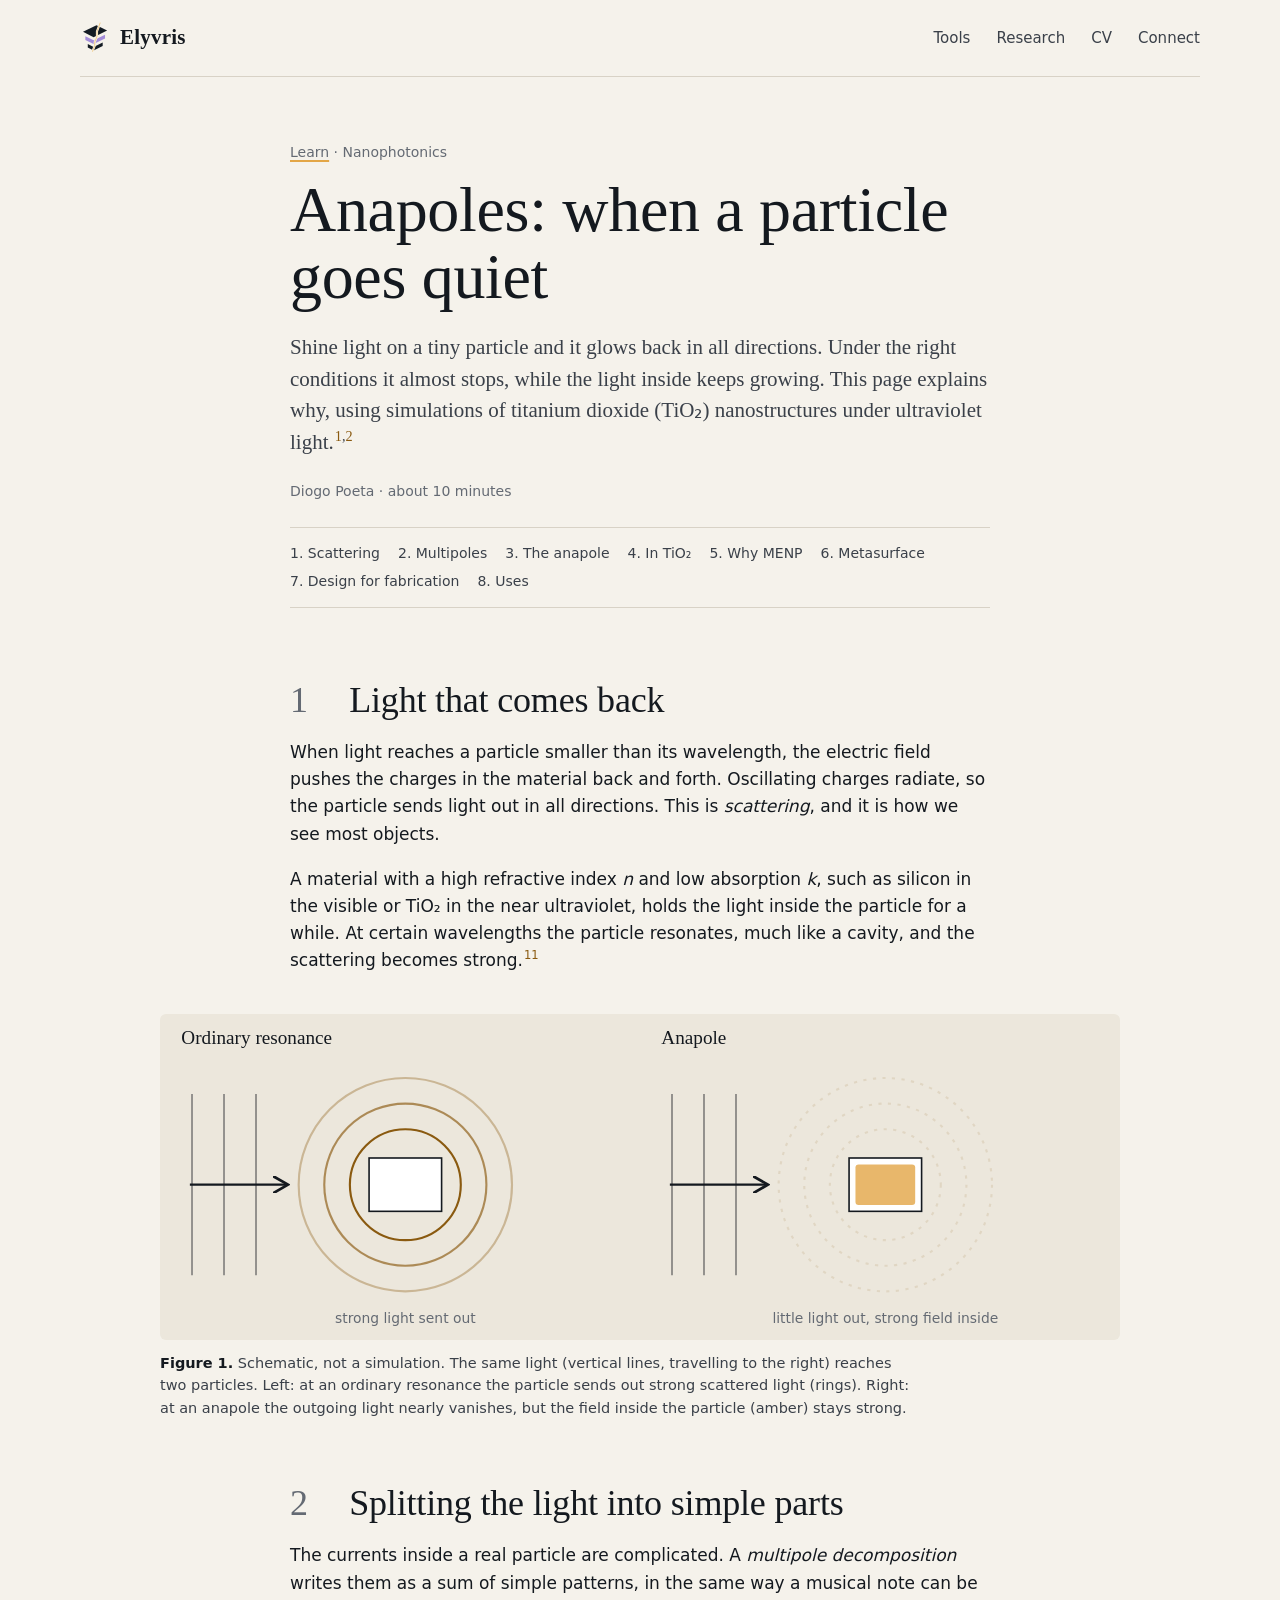
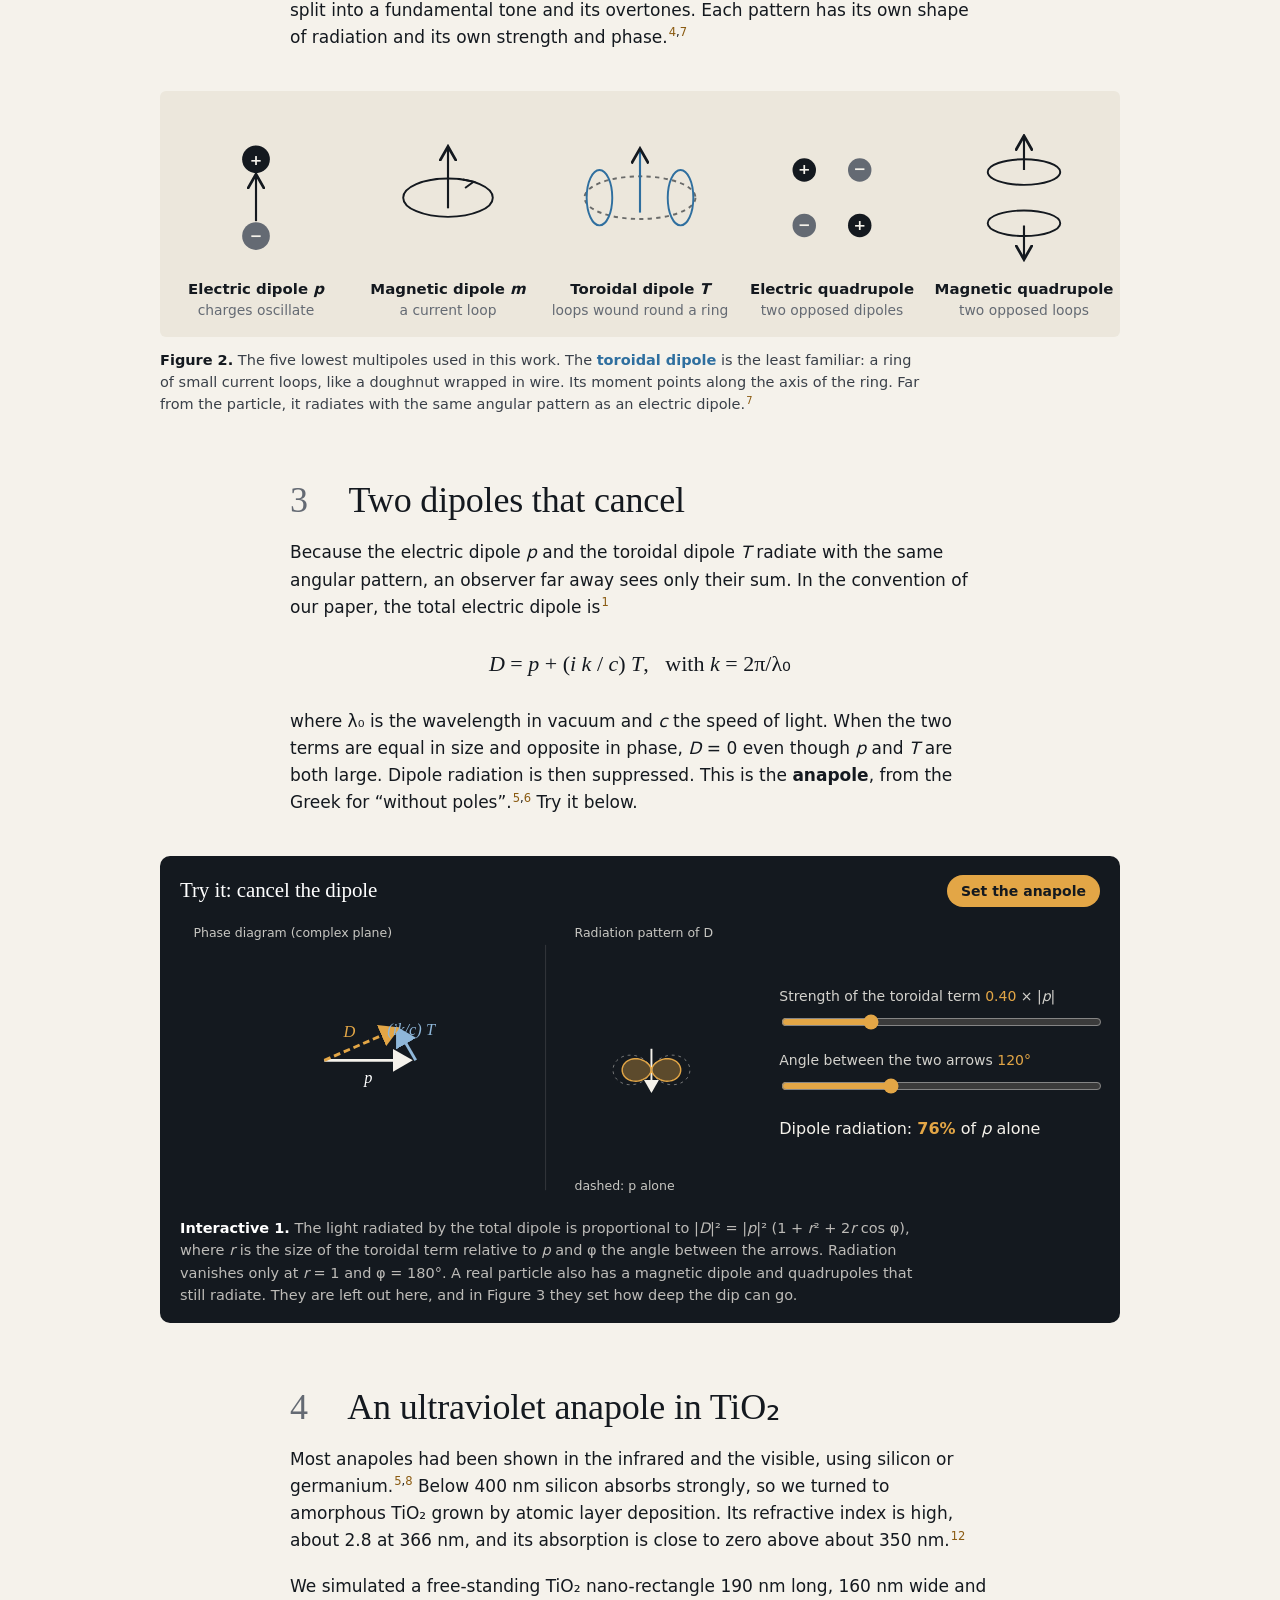
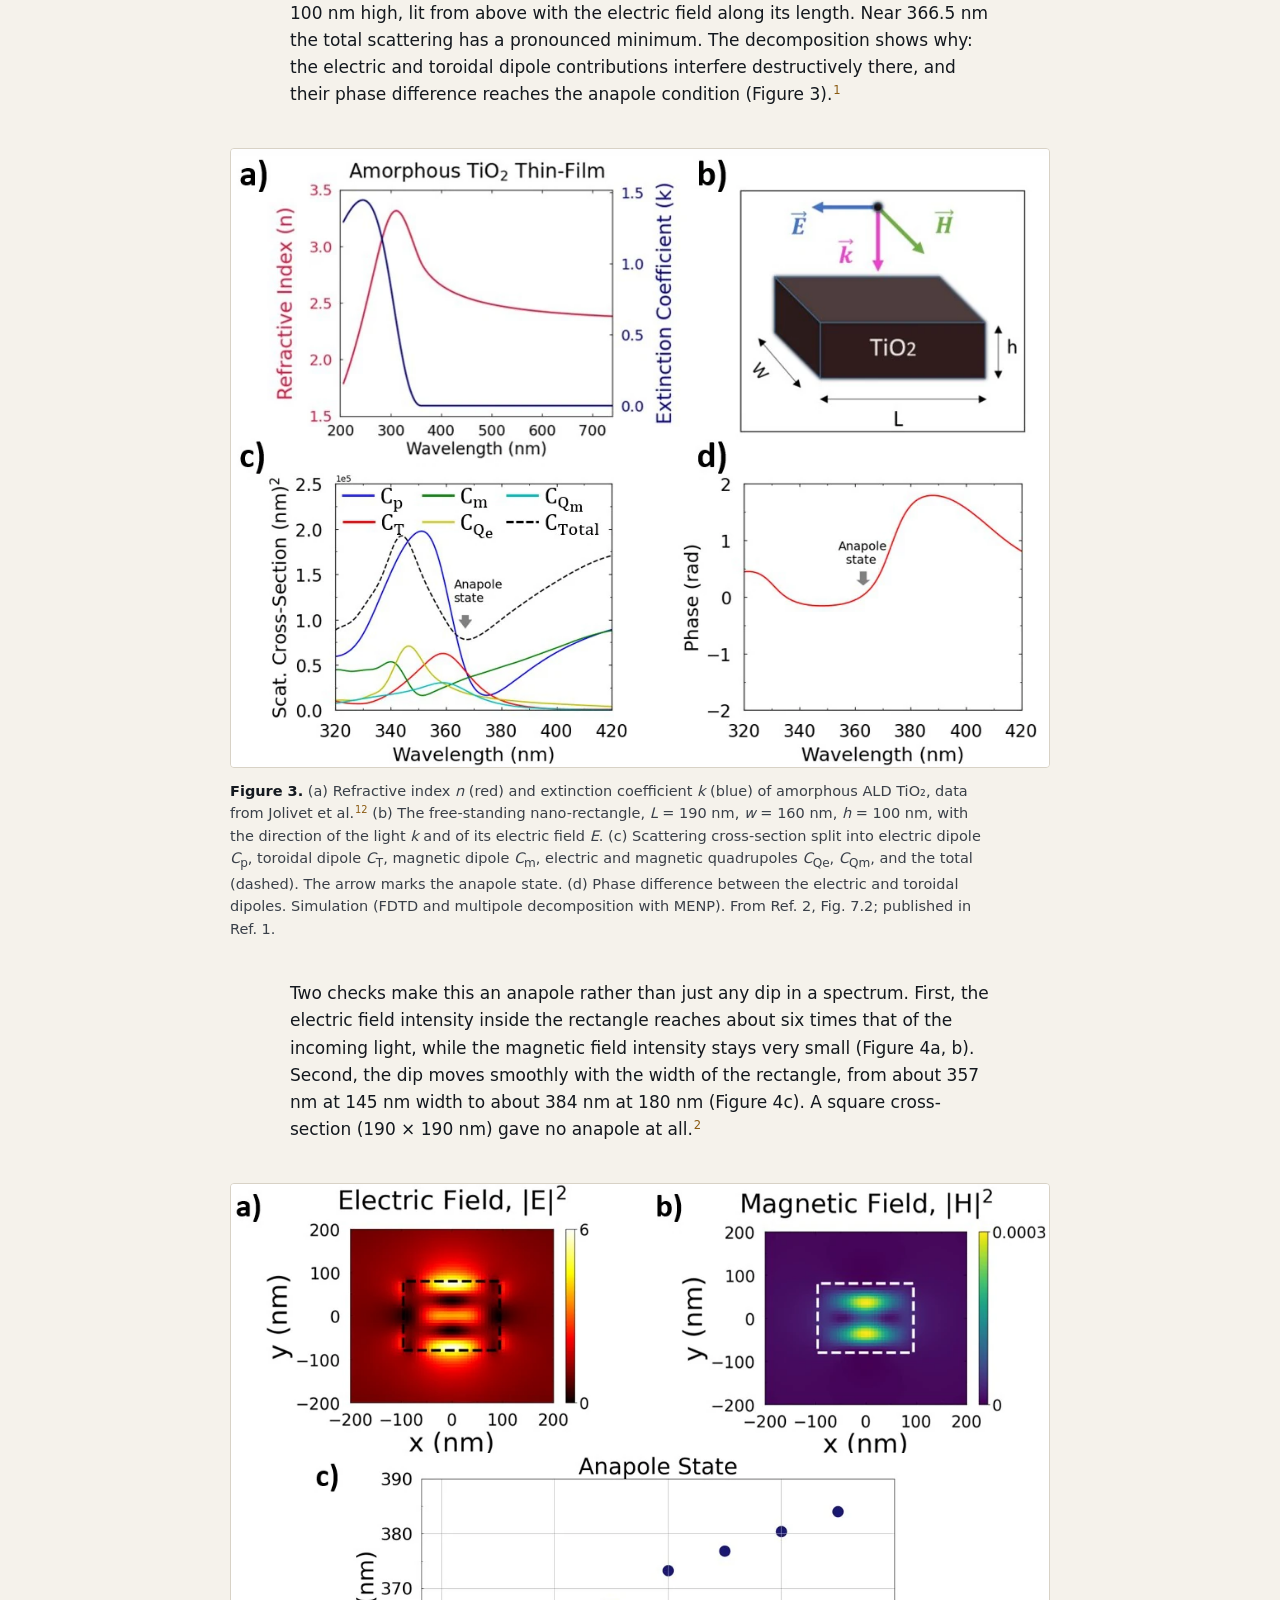
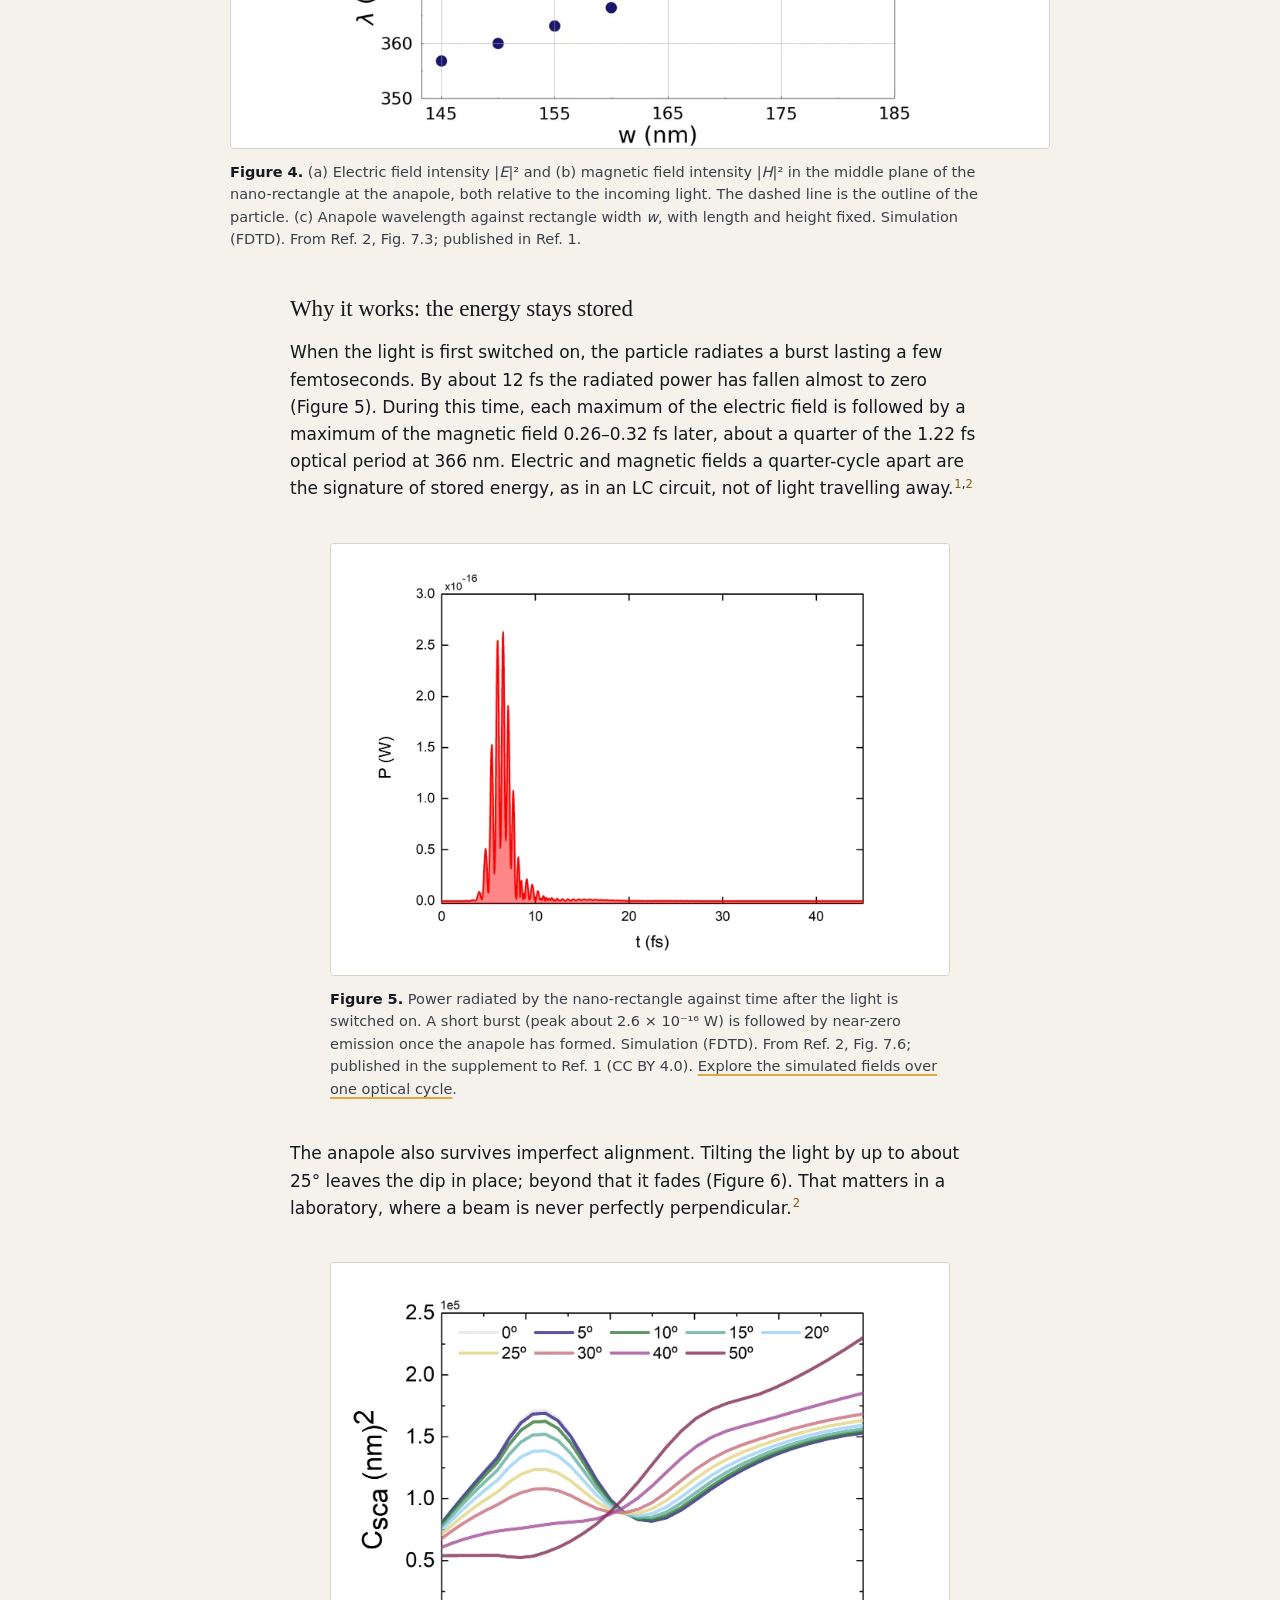
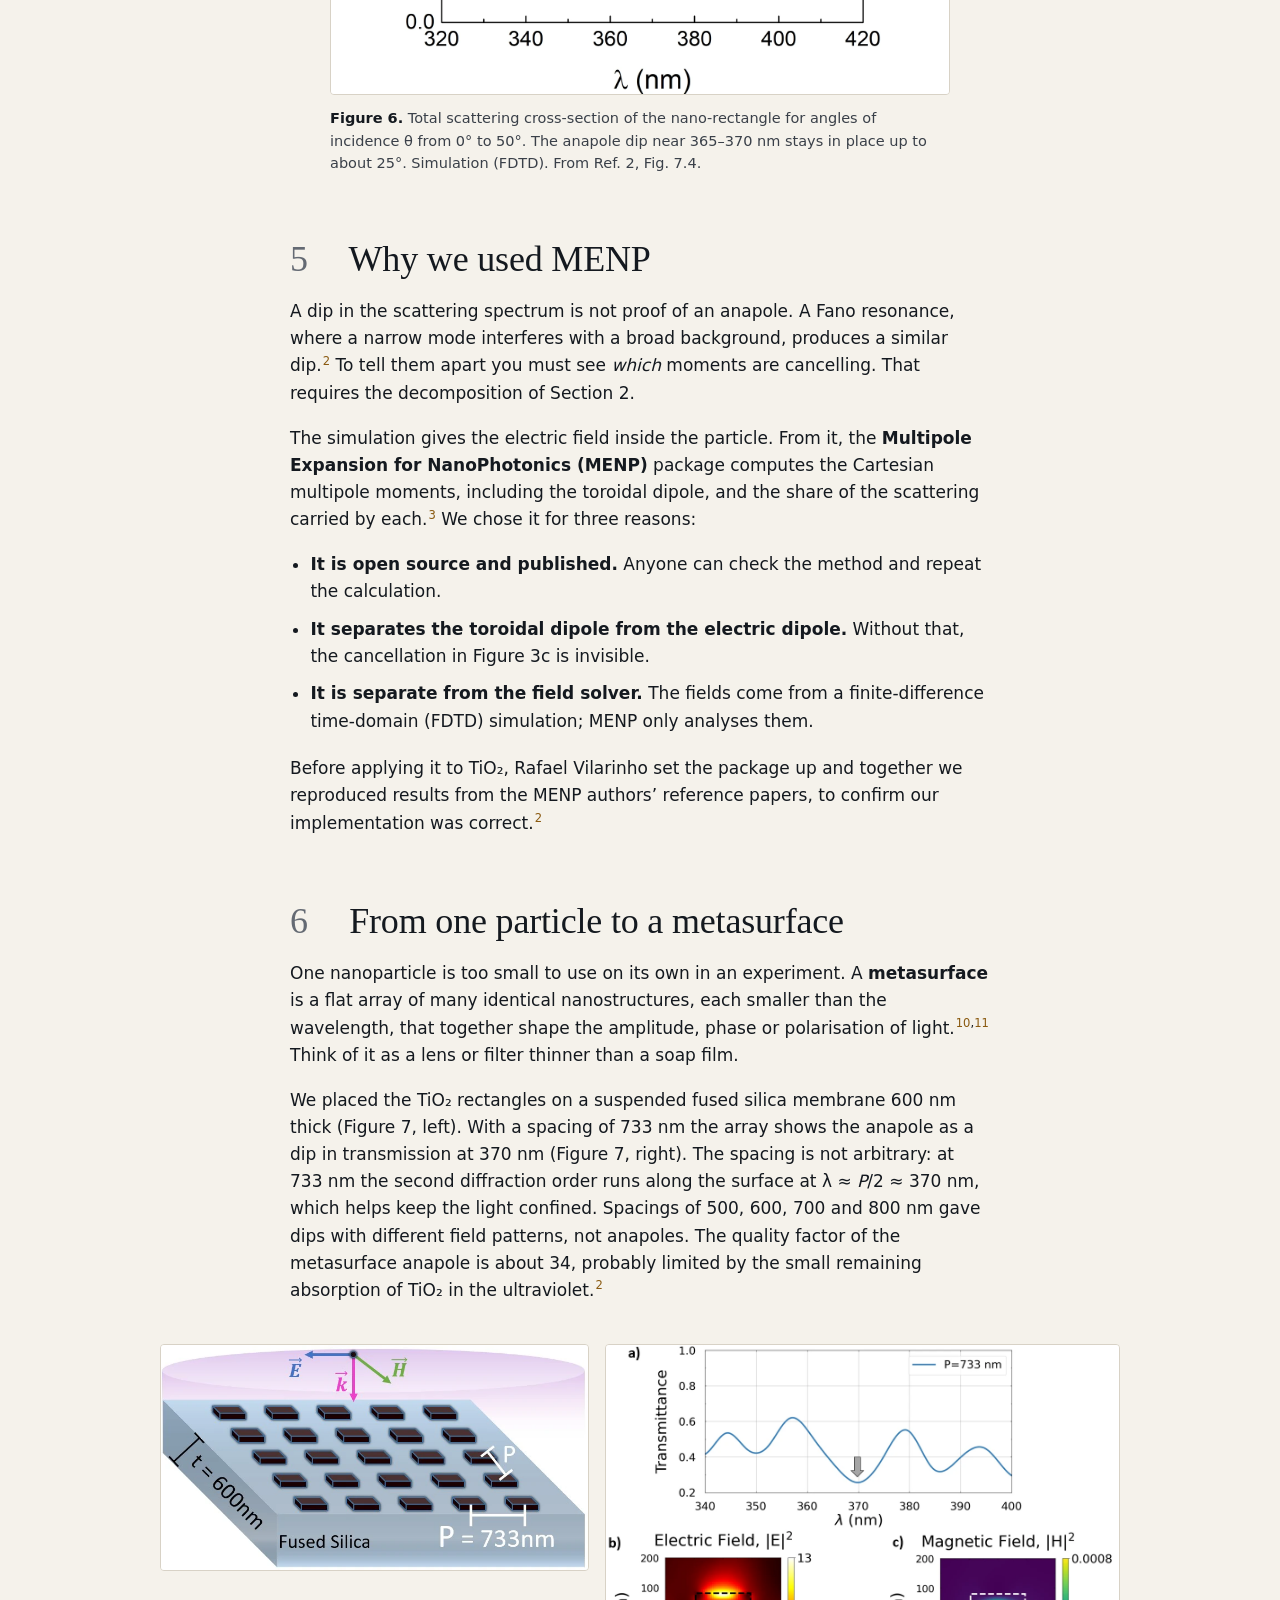
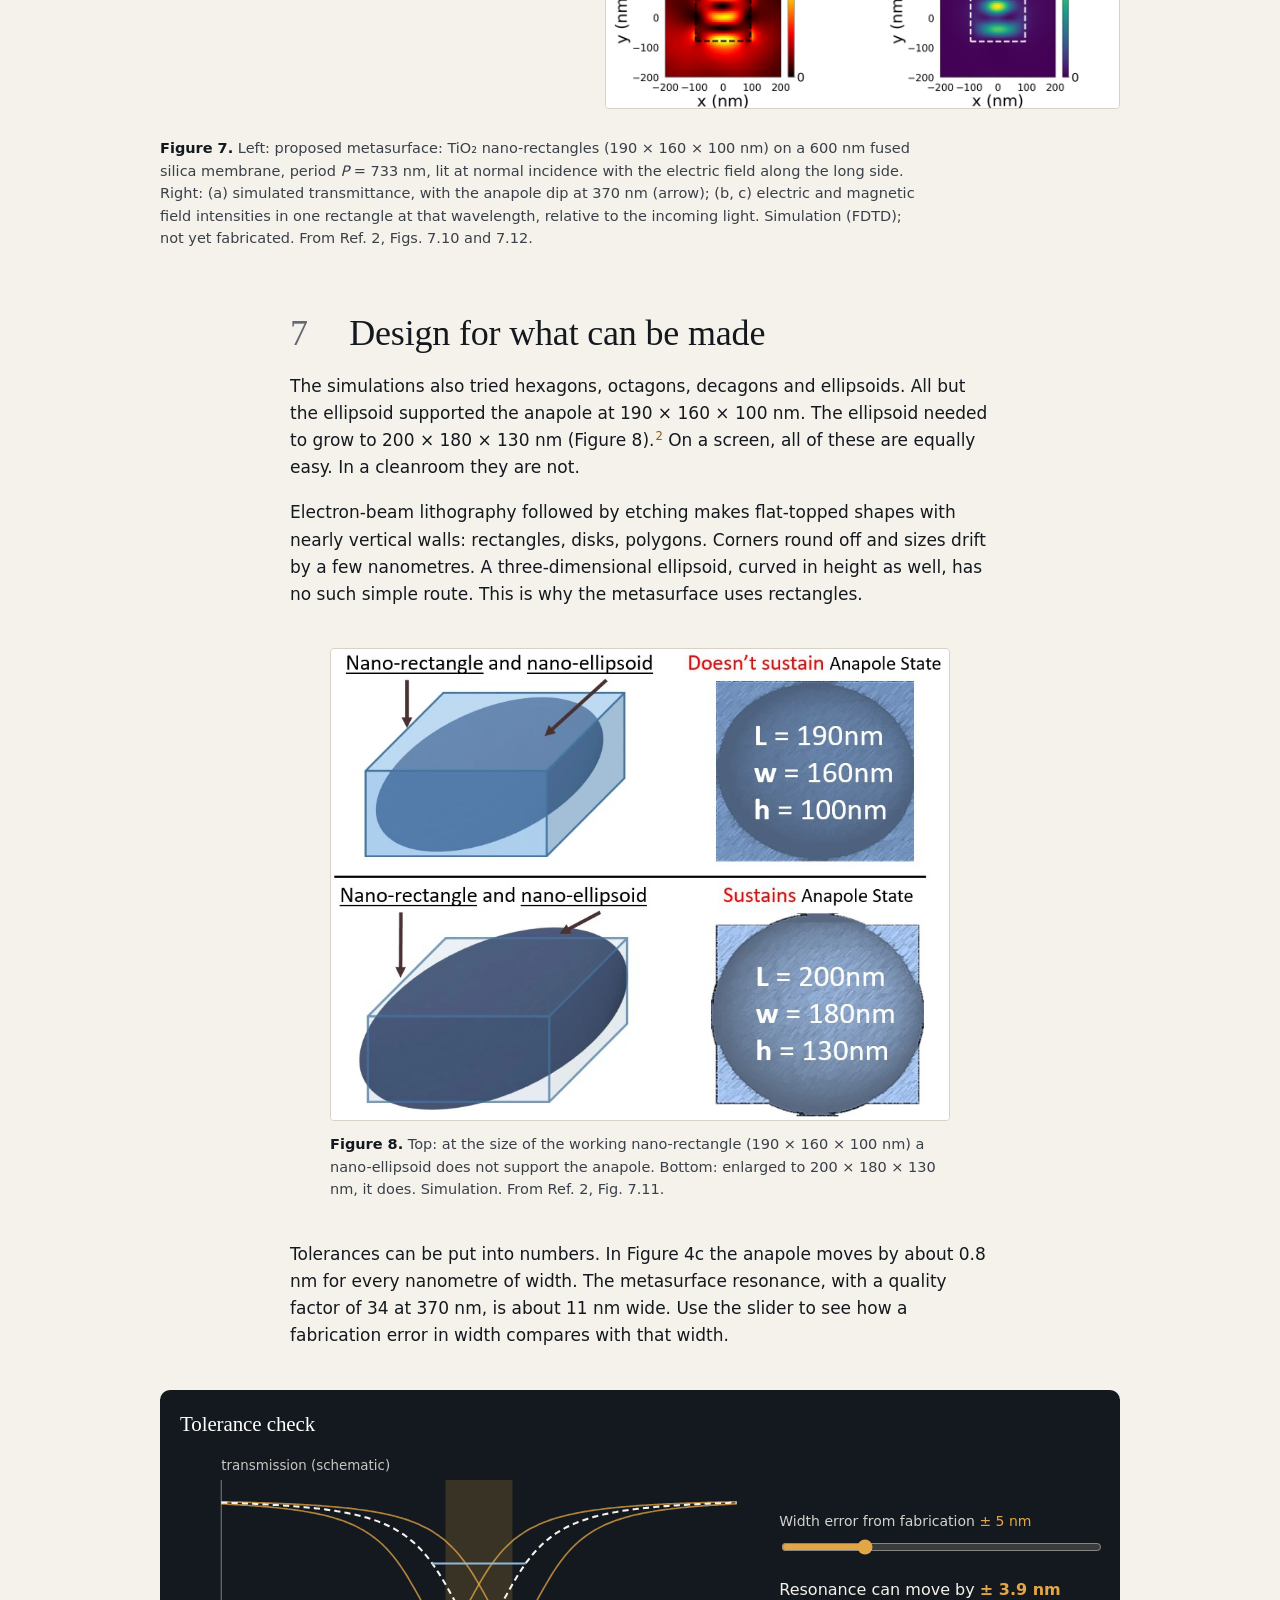
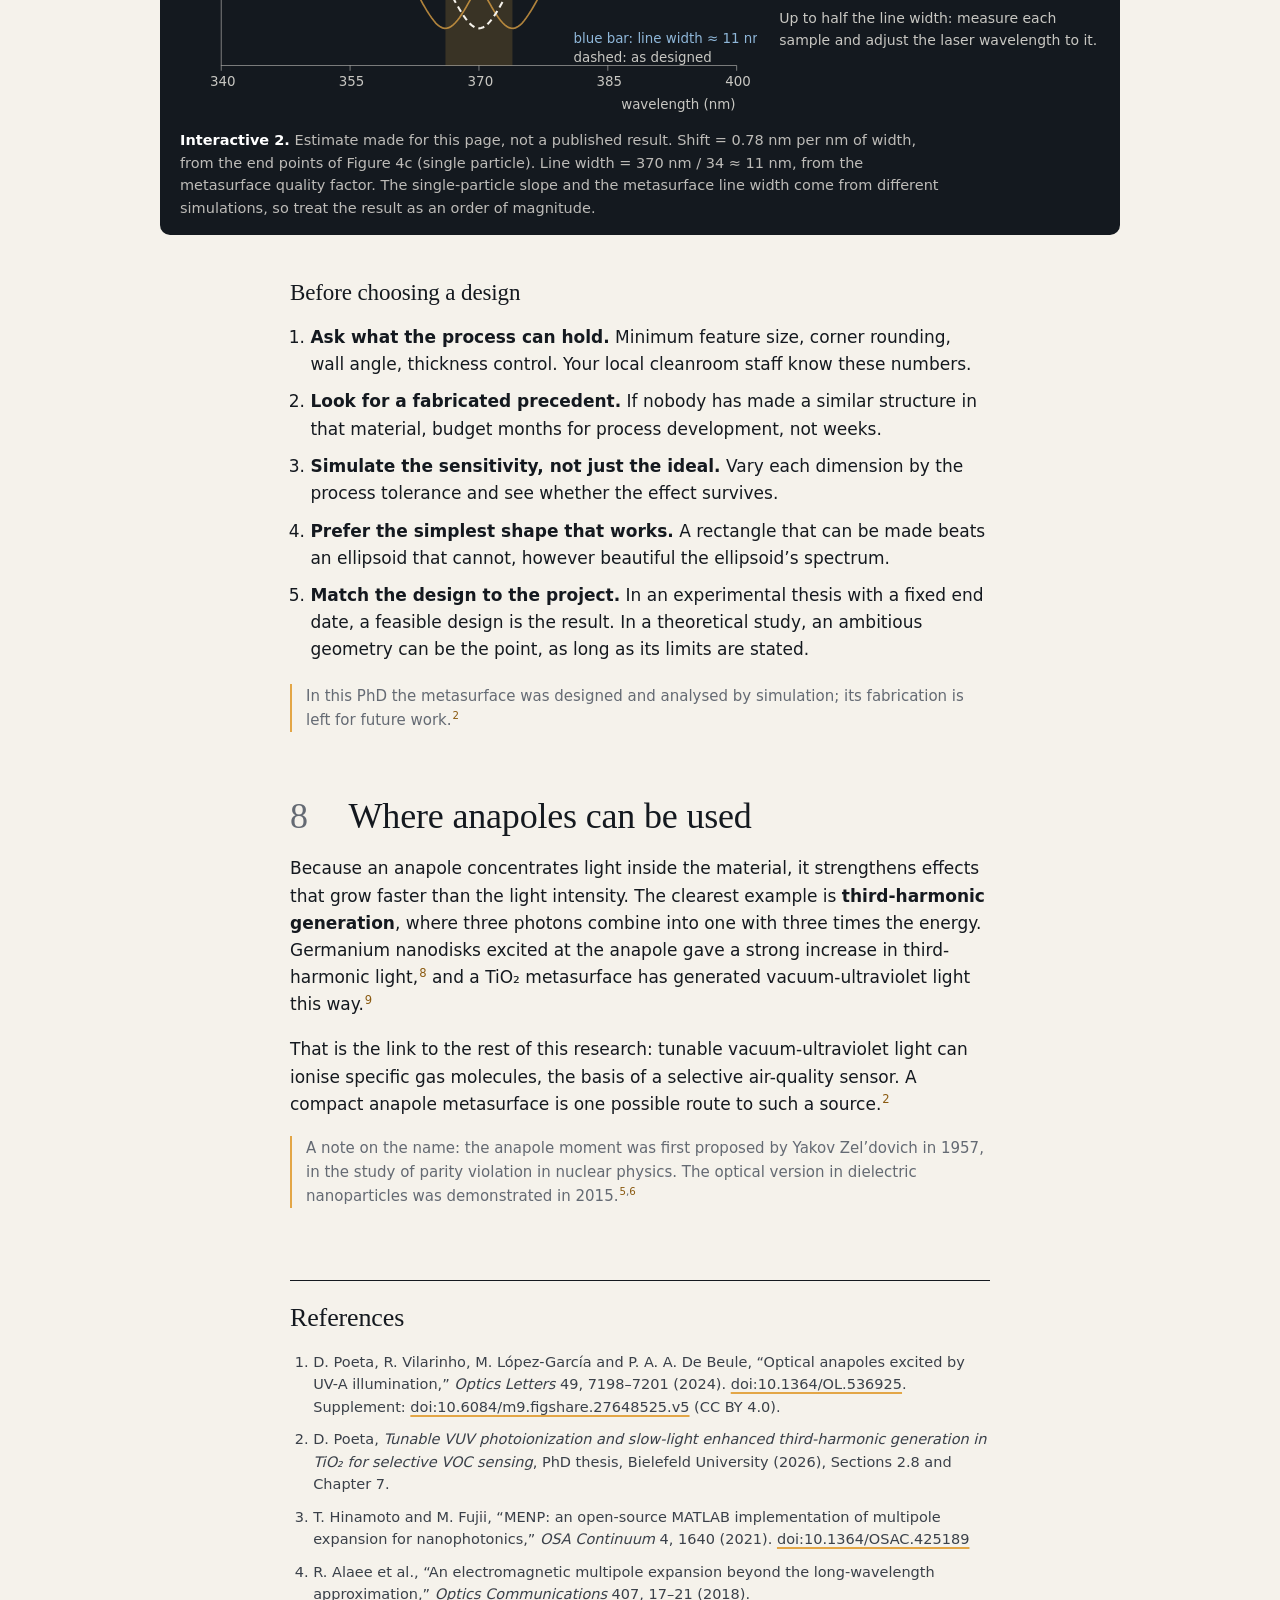
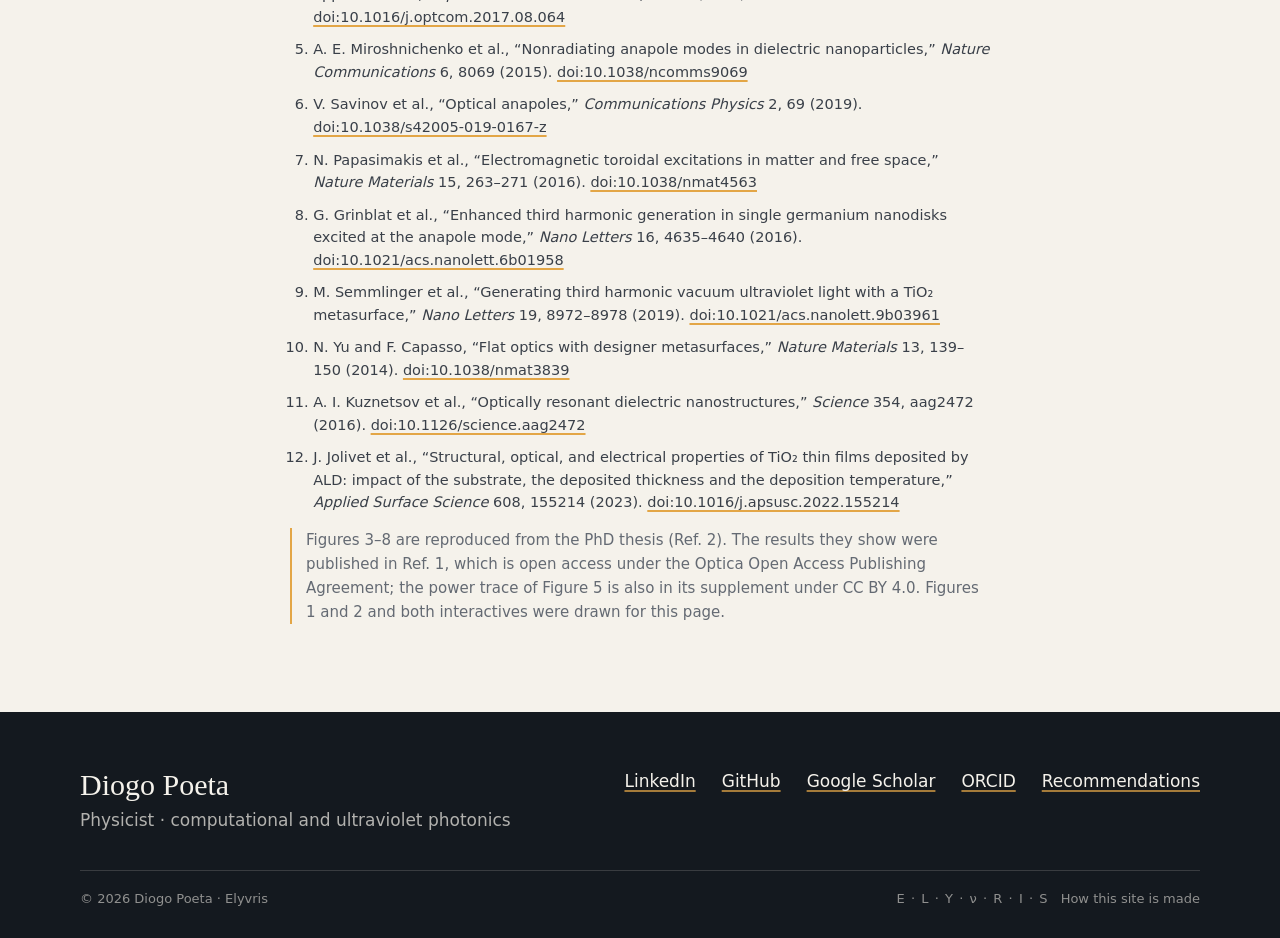
==== commit 4c55fd45: "Add the letter-by-letter reading of the name to the footer E, L, Y, nu, R, I, S: electric field, lay" ====
--- a/website/anapoles.html
+++ b/website/anapoles.html
@@ -305,6 +305,10 @@
     </div>
     <div class="wrap foot-small">
       <span>© 2026 Diogo Poeta · Elyvris</span>
+      <details class="credits letters">
+        <summary>E · L · Y · ν · R · I · S</summary>
+        <p>Read the name letter by letter and it spells the physics of this project: <b>E</b>, the electric field · <b>L</b>, layers · <b>Y</b>, the Yee cell, the grid behind every FDTD simulation · <b>ν</b>, the frequency of light · <b>R</b>, resonance · <b>I</b>, interference · <b>S</b>, scattering.</p>
+      </details>
       <details class="credits">
         <summary>How this site is made</summary>
         <p>The physics, the research questions and the ideas are mine. The code and parts of the writing are developed with the help of an AI assistant (Claude, by Anthropic). I review every page, and the calculations are tested against independent references before they are published. Scientific claims link to their sources.</p>
--- a/website/home.css
+++ b/website/home.css
@@ -118,6 +118,9 @@
 .credits summary::-webkit-details-marker { display: none; }
 .credits summary:hover { color: rgba(245,242,235,.85); }
 .credits p { max-width: 40em; margin: 10px 0 0; line-height: 1.55; color: rgba(245,242,235,.75); }
+.letters summary { letter-spacing: .08em; }
+.letters b { color: var(--amber); font-weight: 600; }
+.foot-small > span { margin-right: auto; }
 
 /* Tour dialog */
 .tour {
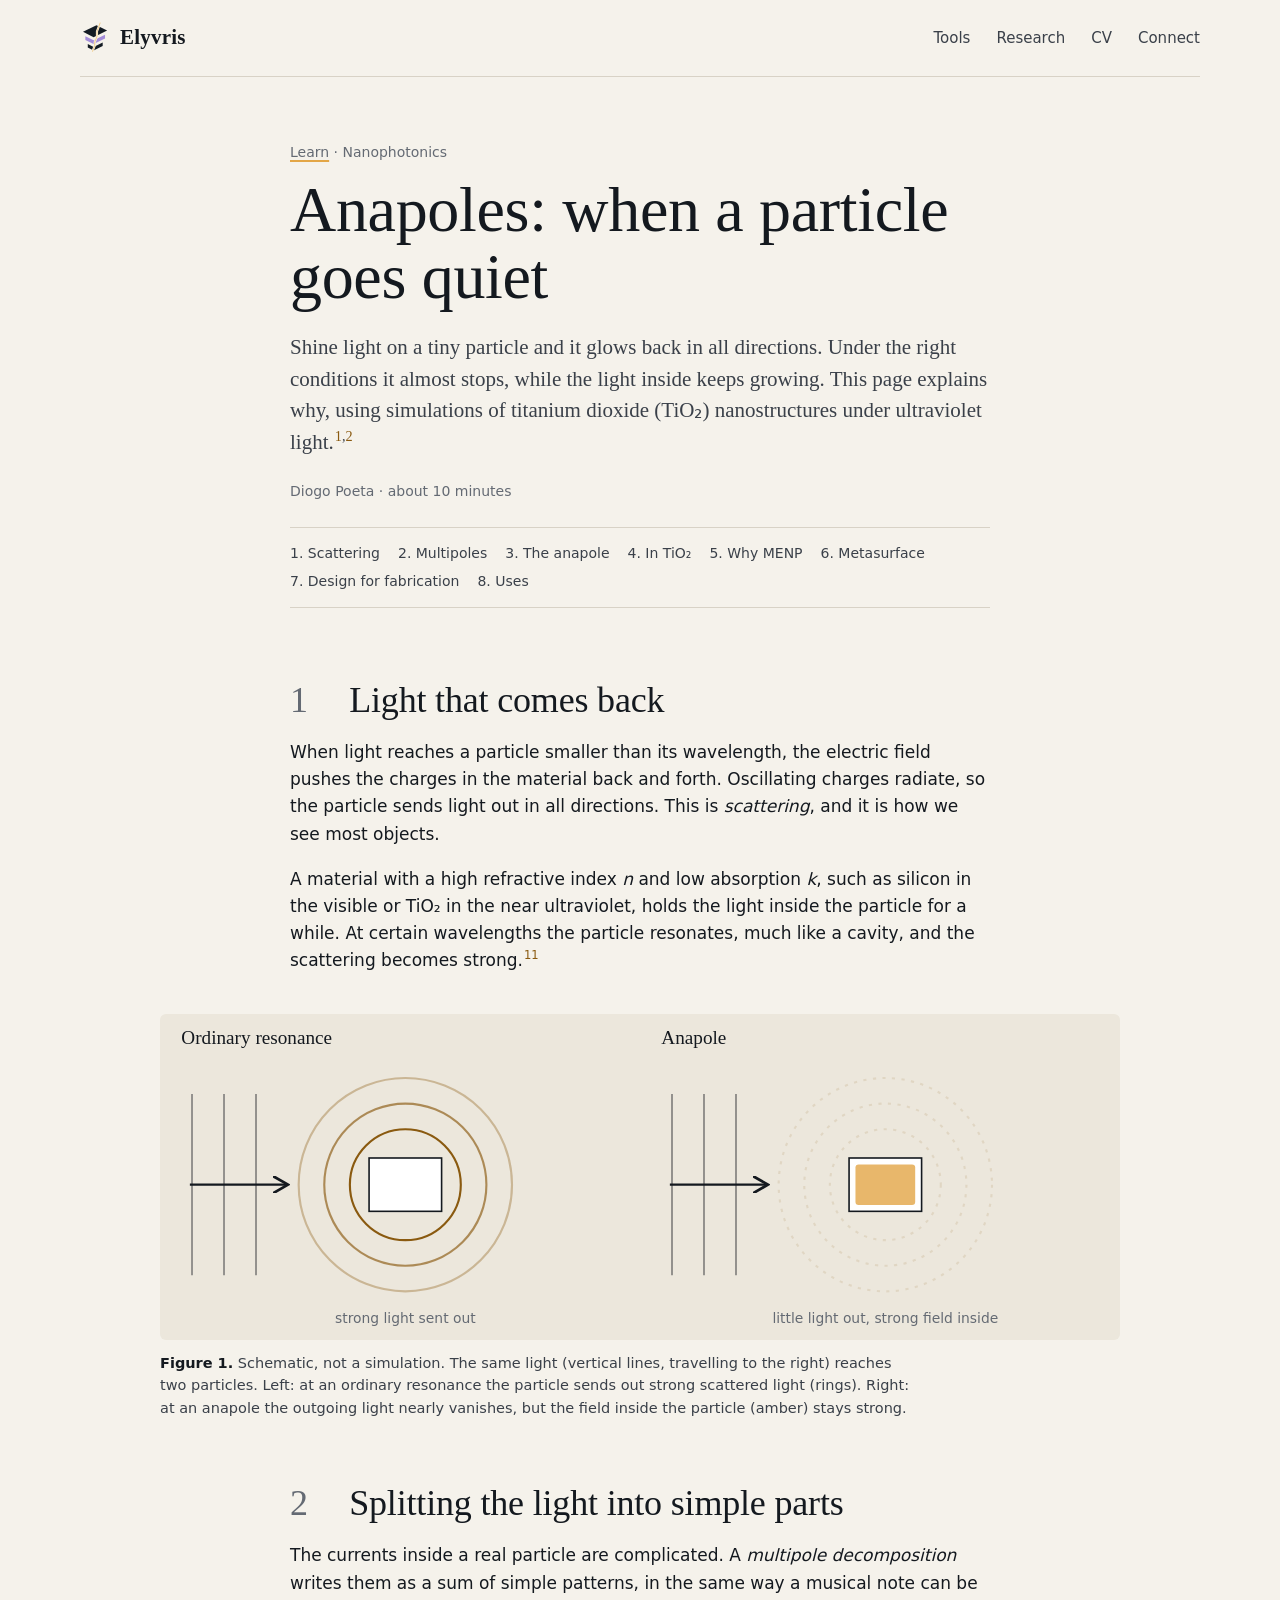
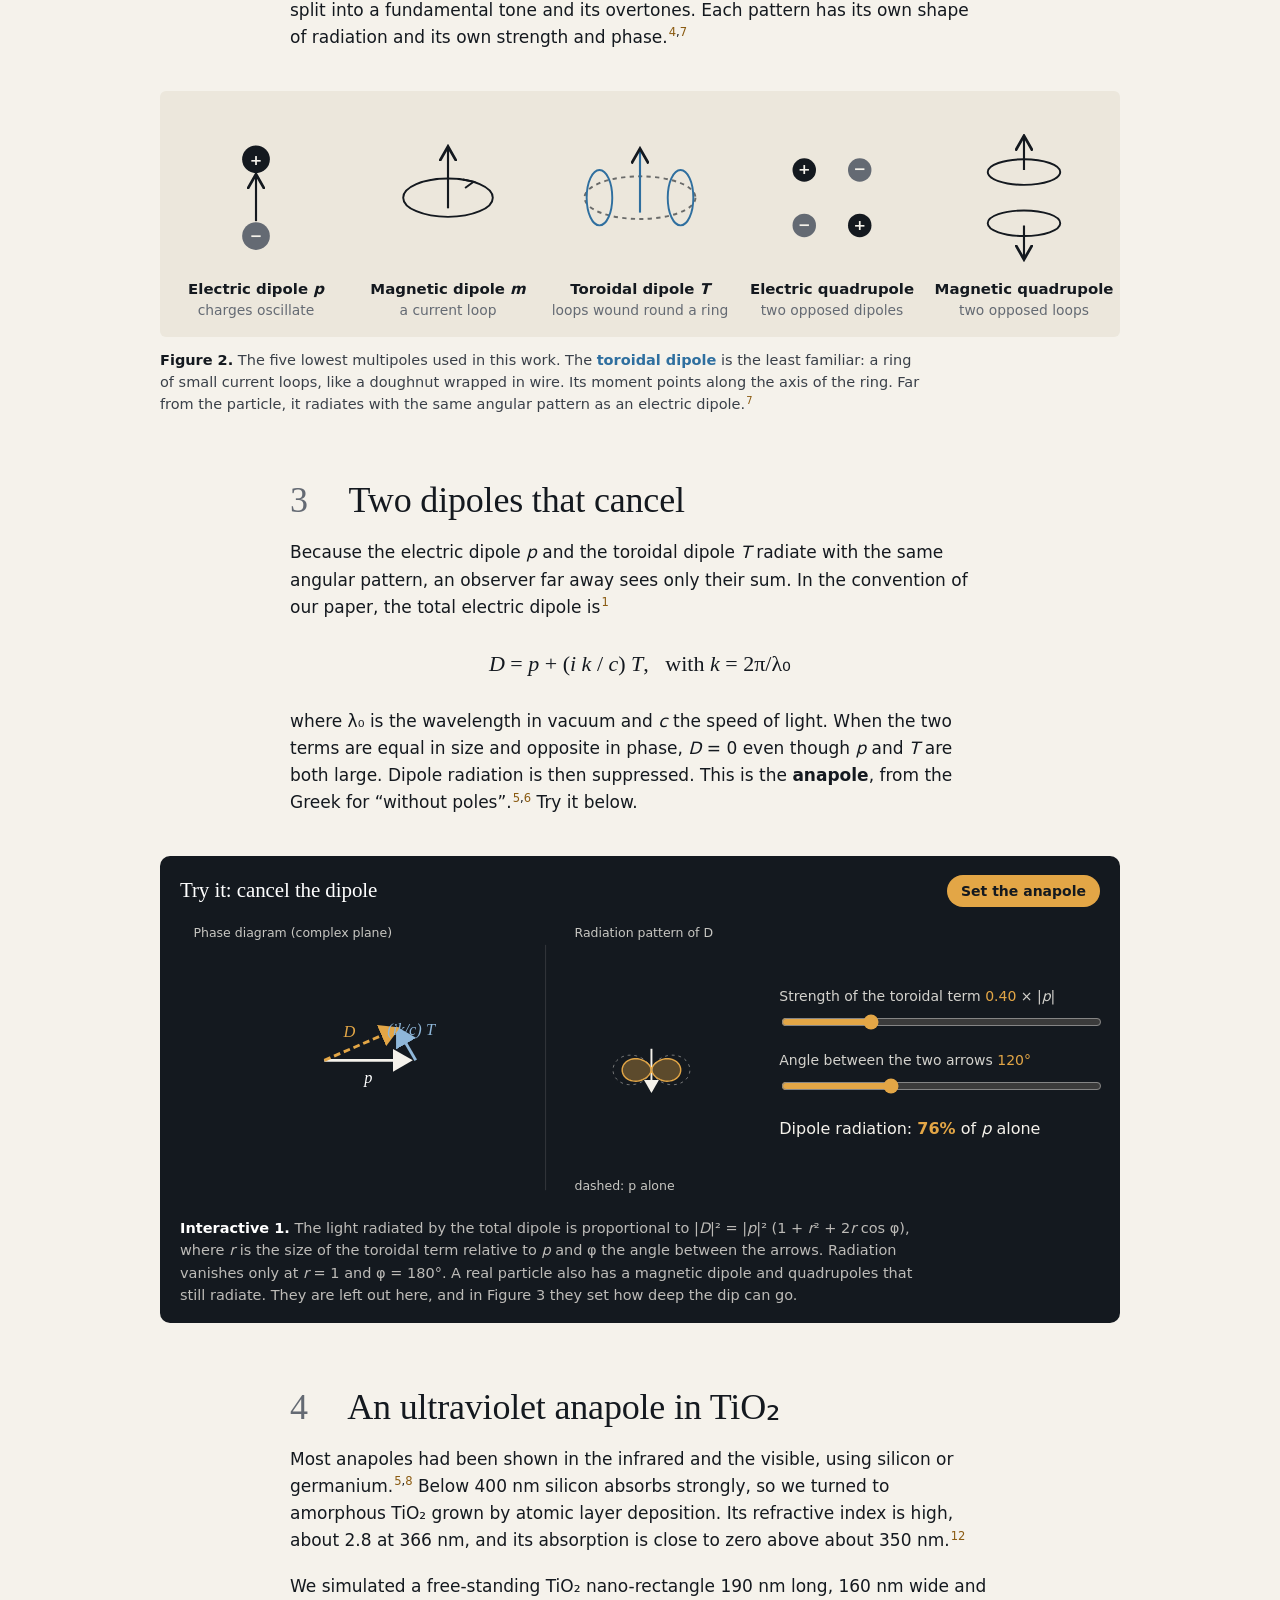
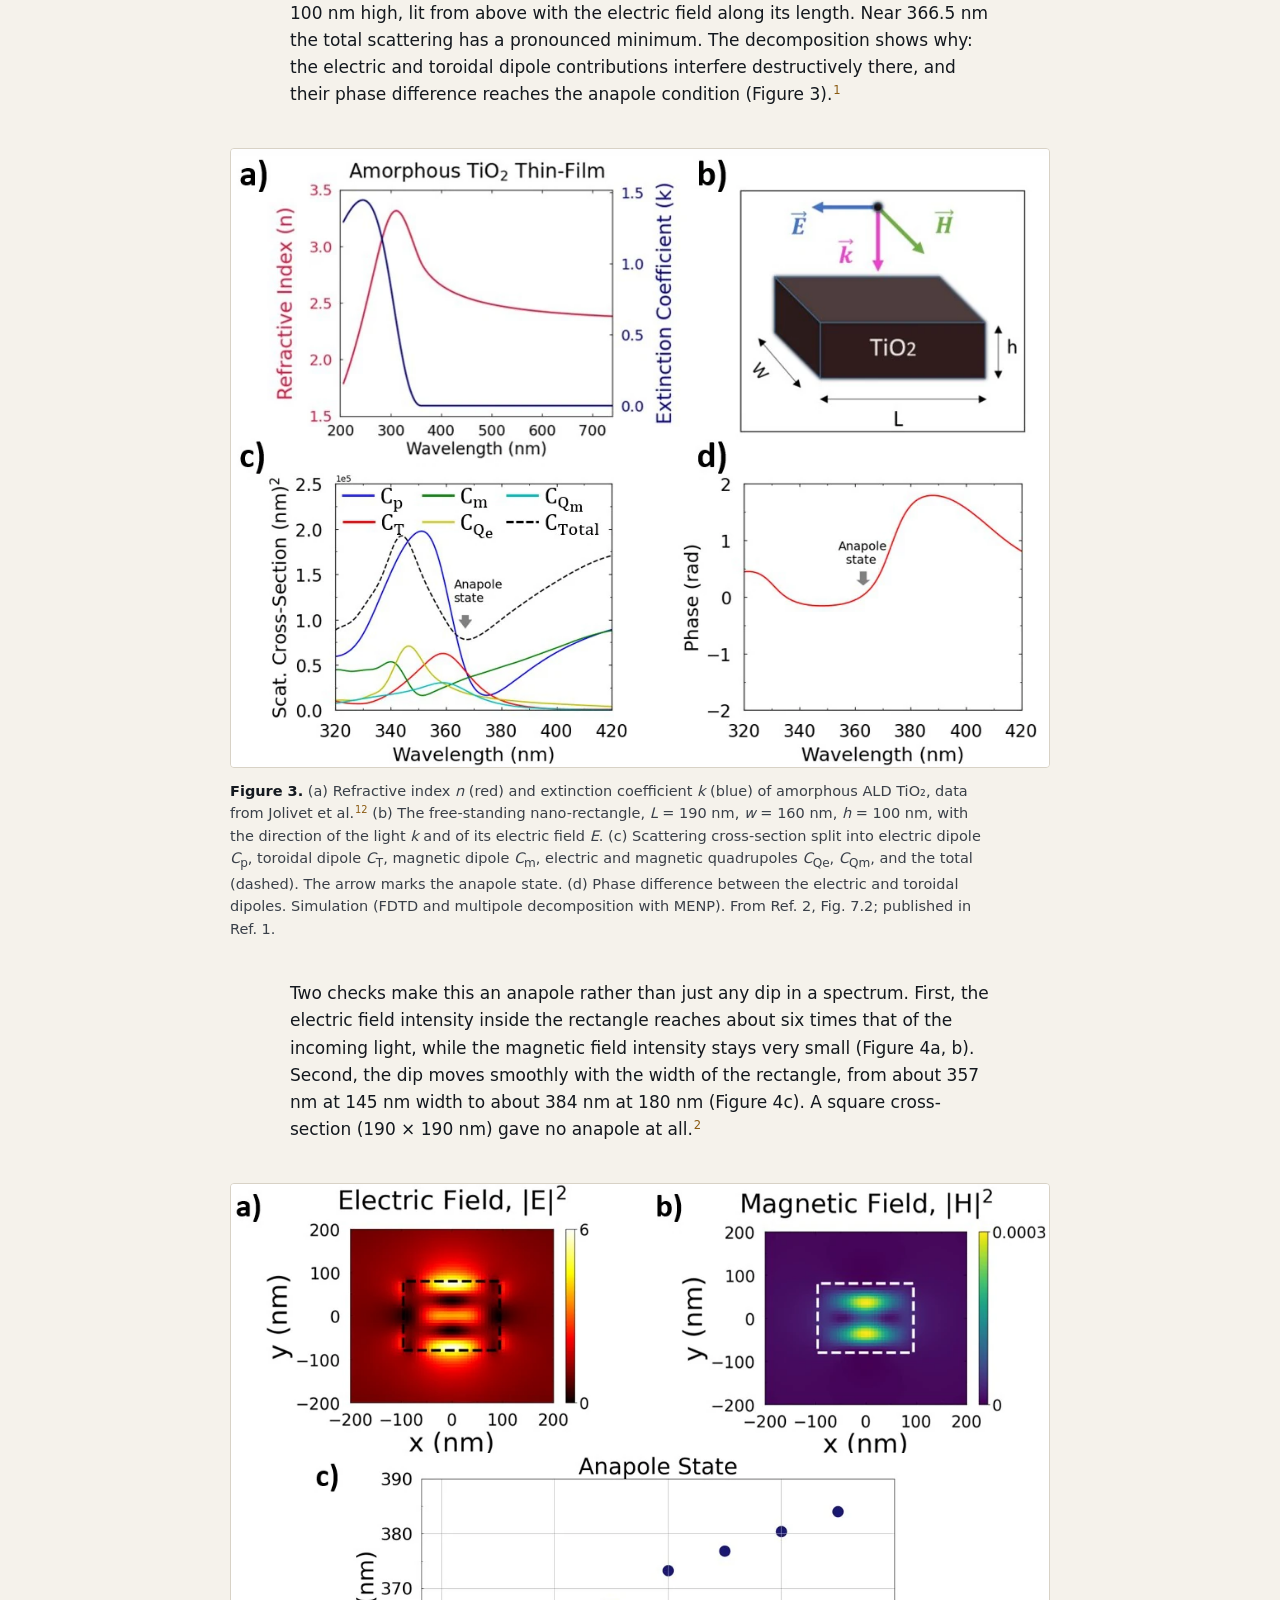
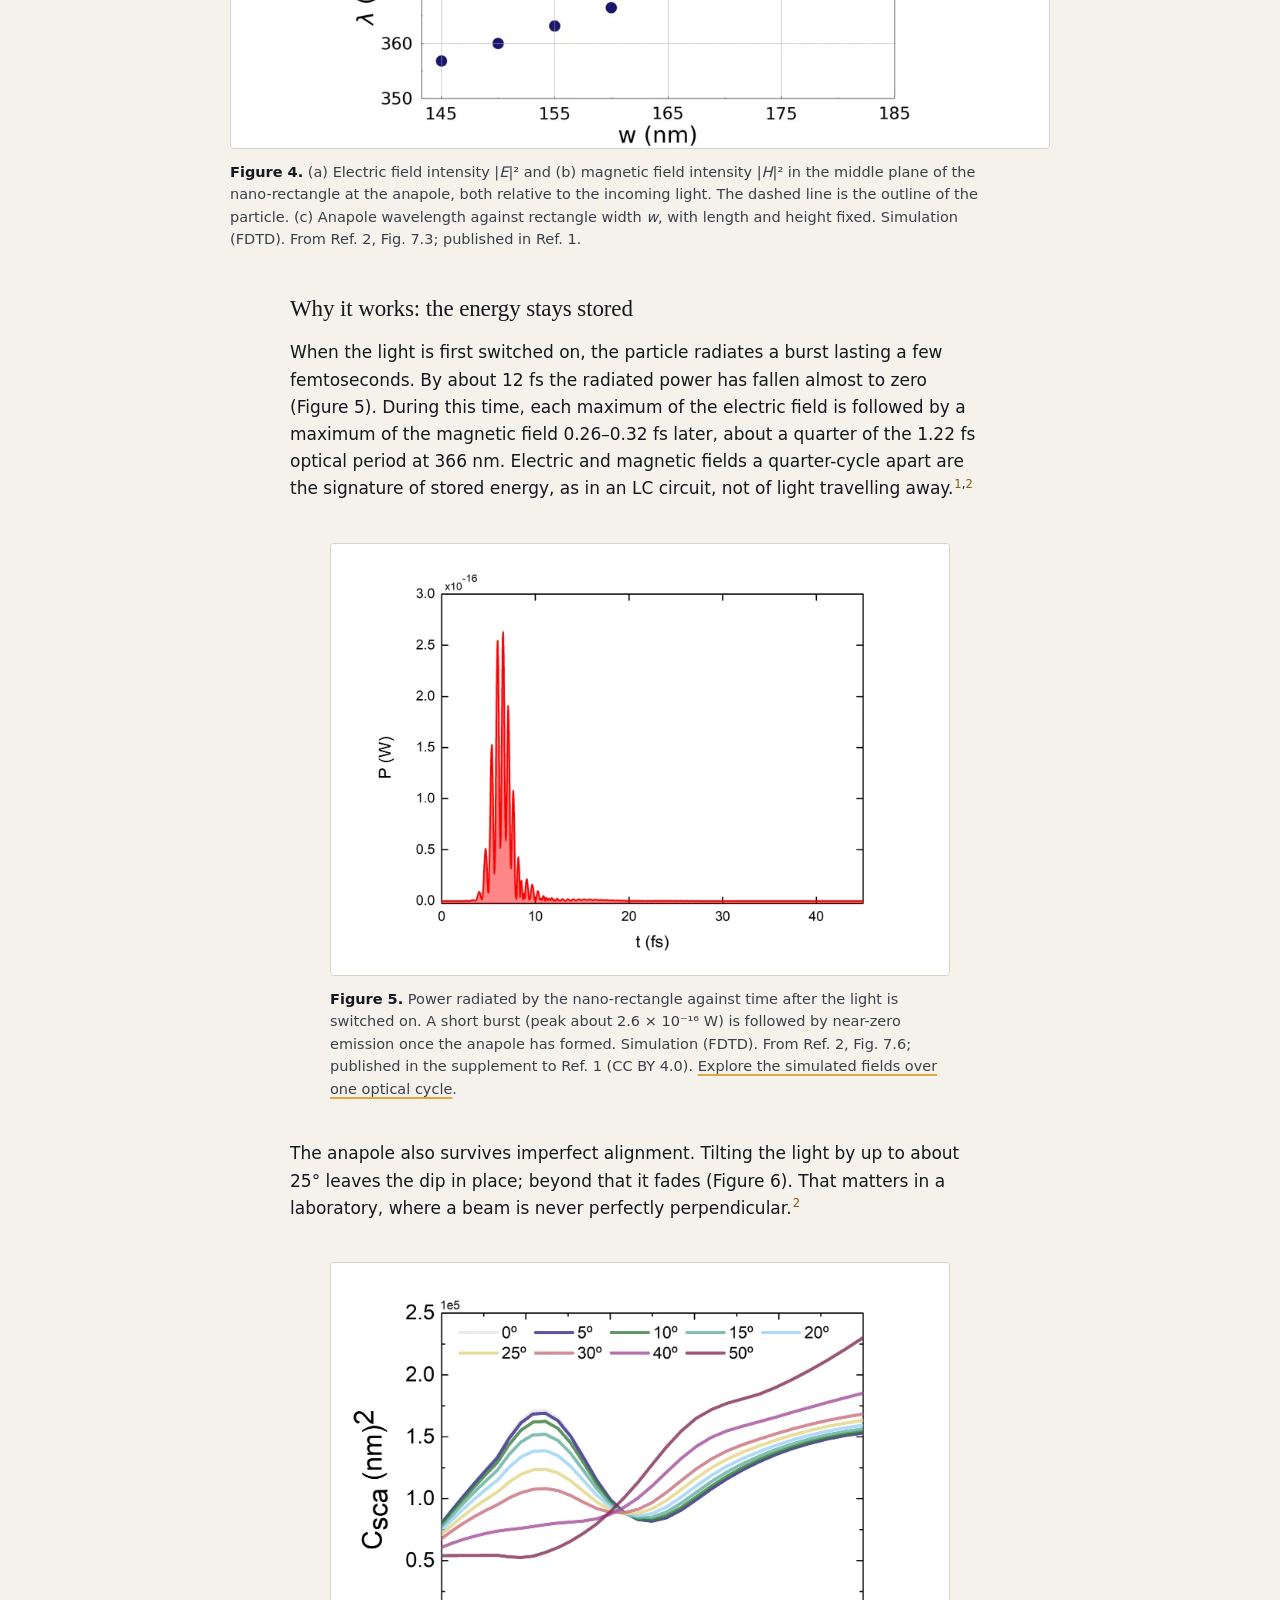
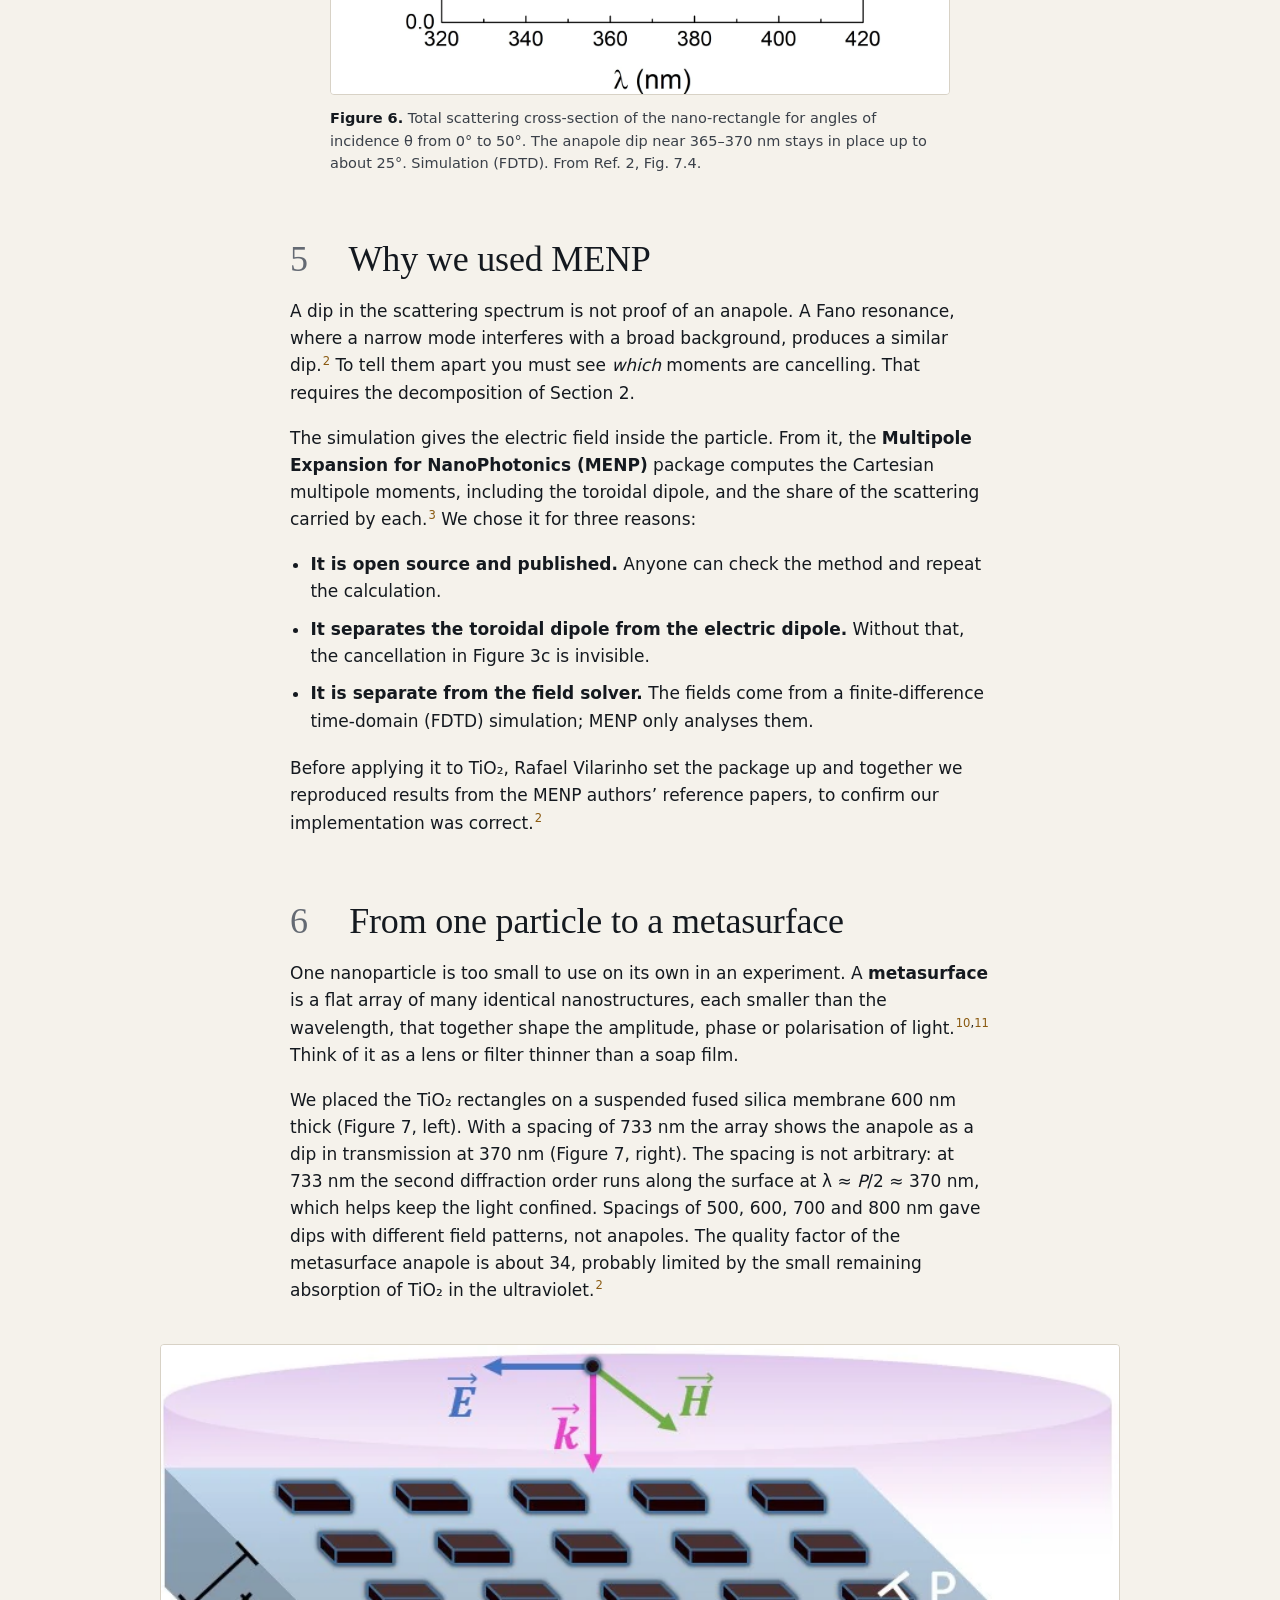
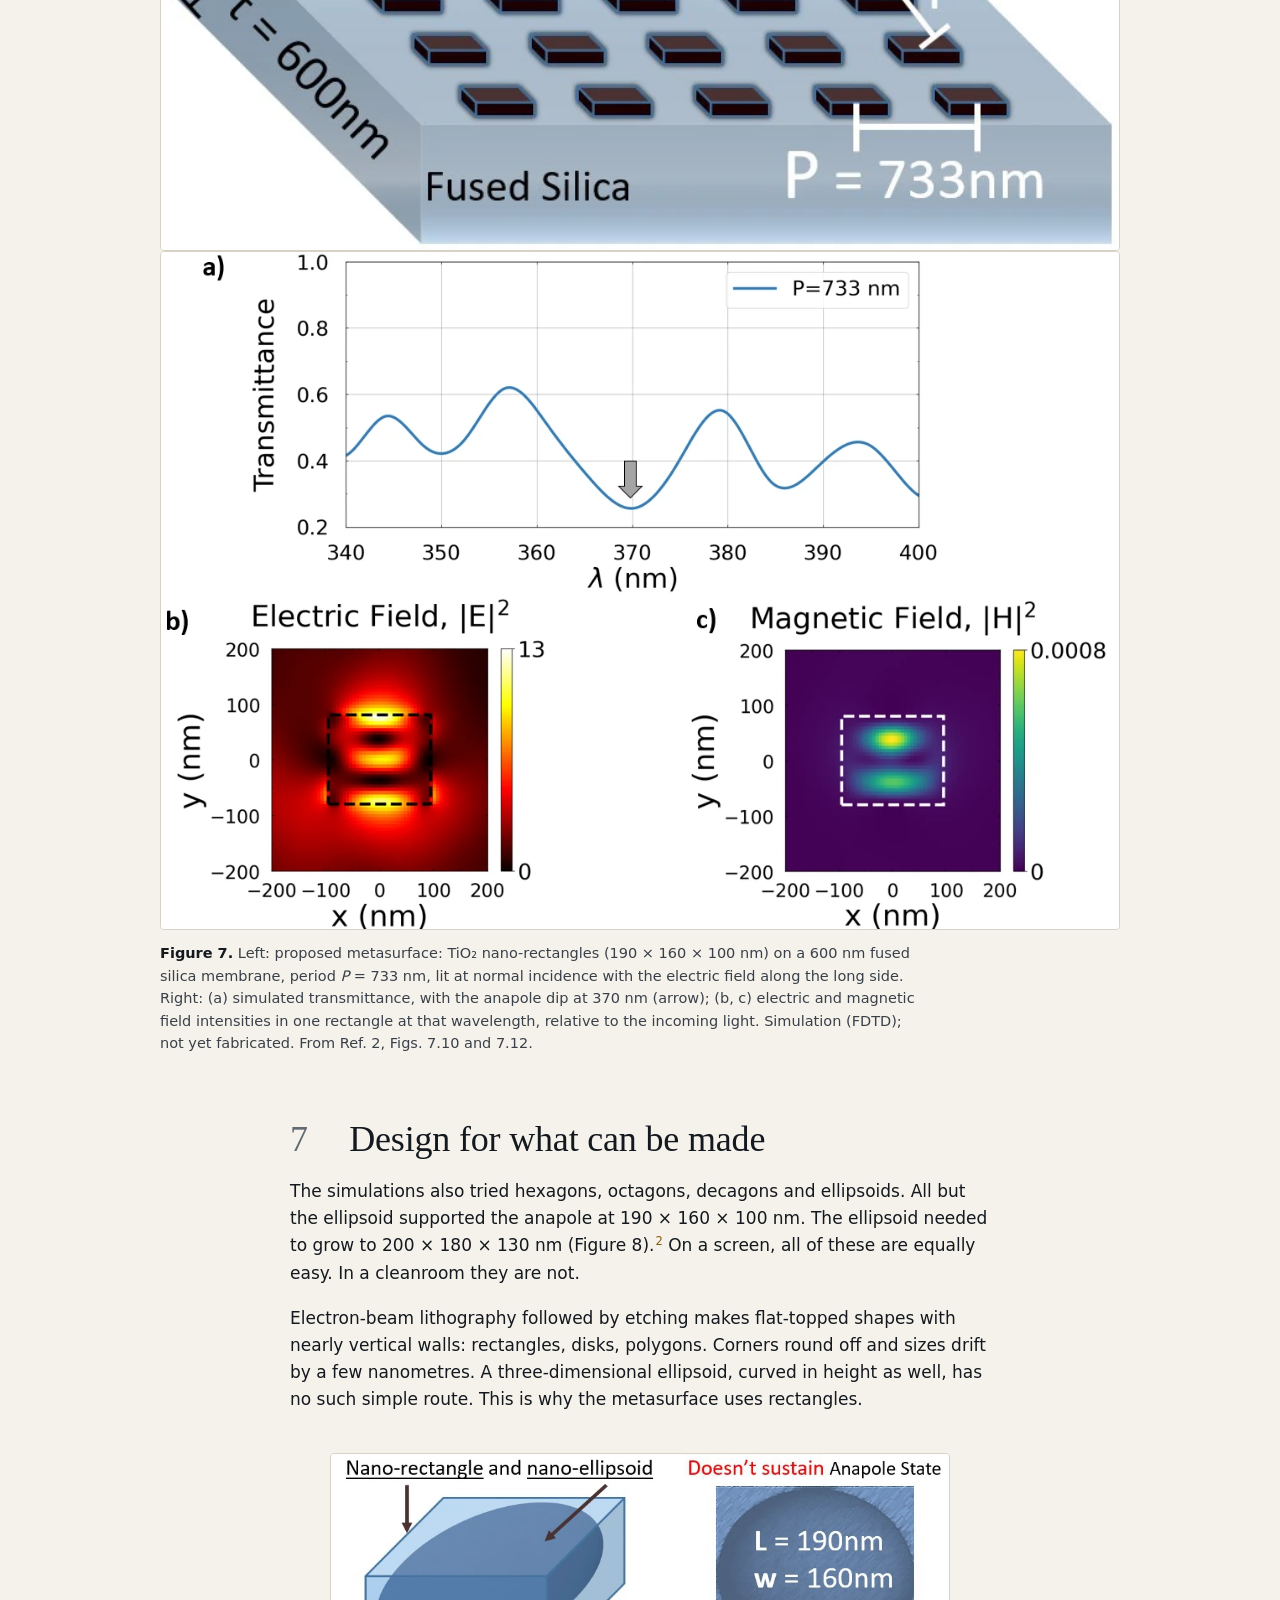
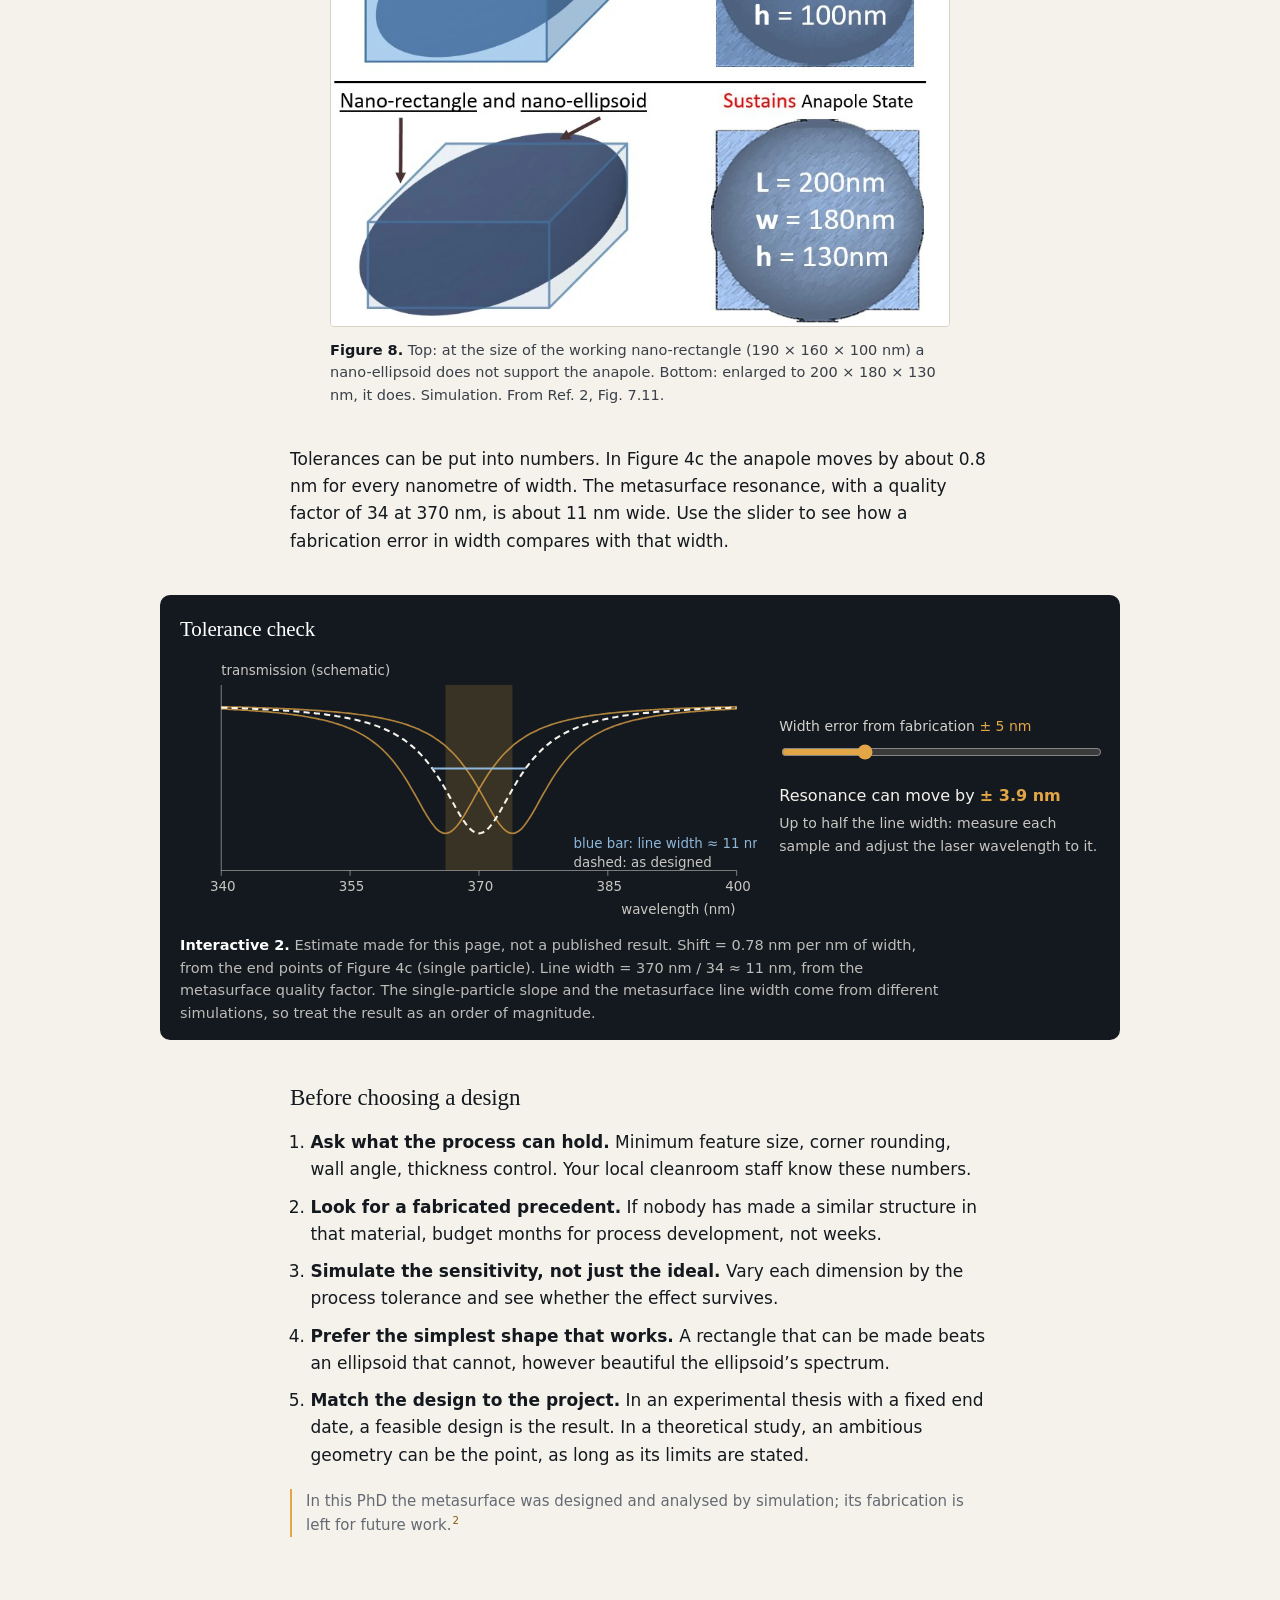
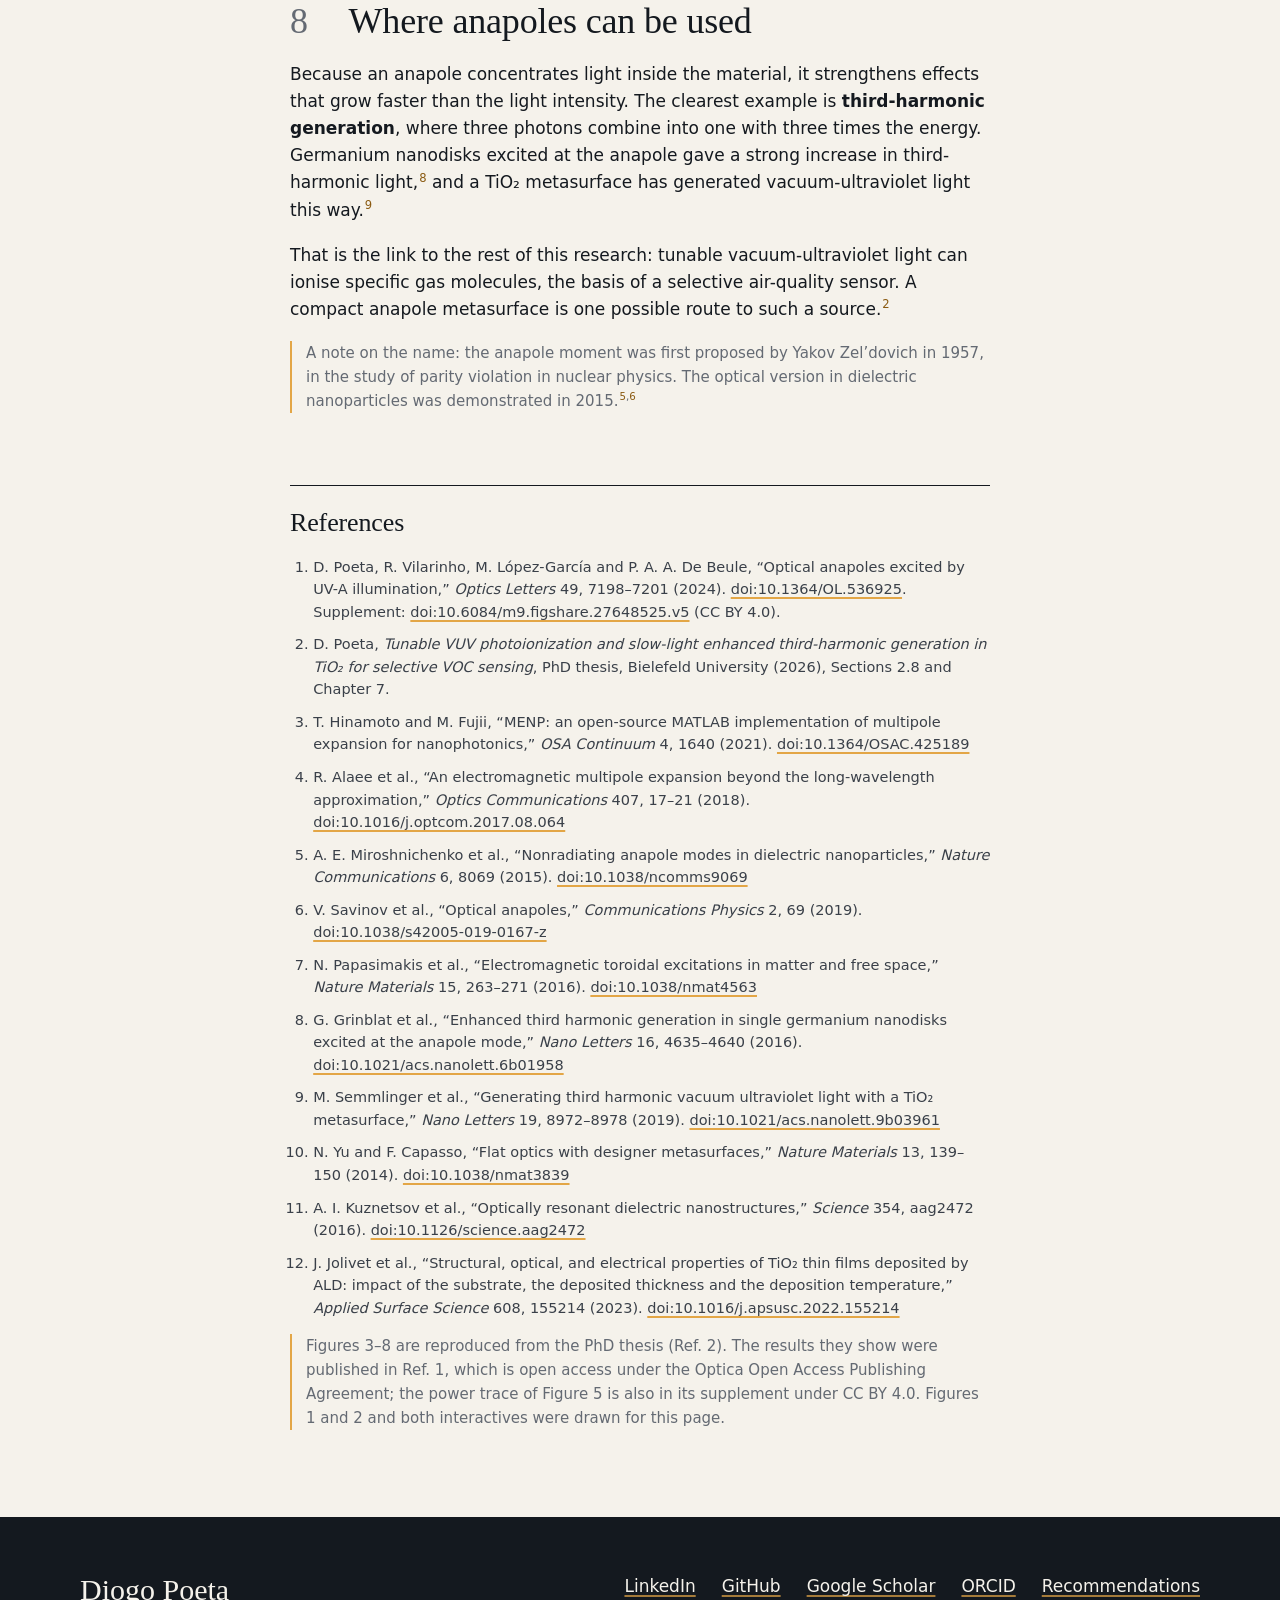
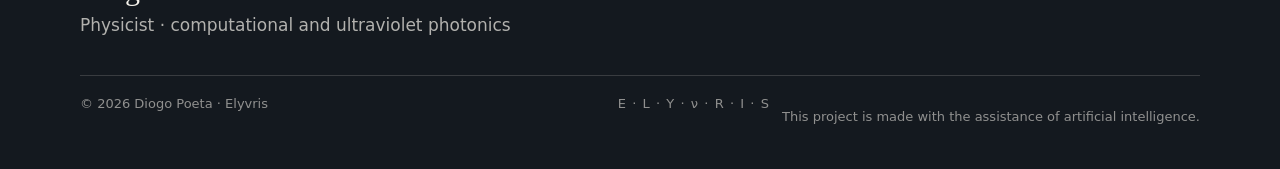
==== commit fb4cd48d: "Update website figures, CV and thesis links Simplify the AI acknowledgement, update the website name" ====
--- a/website/anapoles.html
+++ b/website/anapoles.html
@@ -1,319 +1,316 @@
-<!doctype html>
-<html lang="en">
-<head>
-  <meta charset="utf-8">
-  <meta http-equiv="Content-Security-Policy" content="default-src 'self'; script-src 'self'; style-src 'self' 'unsafe-inline'; img-src 'self' data:; connect-src 'self'; font-src 'self'; object-src 'none'; base-uri 'none'; form-action 'none'; upgrade-insecure-requests">
-  <meta name="referrer" content="strict-origin-when-cross-origin">
-  <meta name="viewport" content="width=device-width, initial-scale=1">
-  <title>Anapoles, explained · Elyvris</title>
-  <meta name="description" content="What an optical anapole is, how a multipole decomposition finds one, why it works, how a metasurface is built from it, and why fabrication tolerances decide the design. Illustrated with simulations of TiO₂ nanostructures in the ultraviolet.">
-  <meta name="theme-color" content="#11161C">
-  <meta property="og:title" content="Anapoles, explained · Elyvris">
-  <meta property="og:description" content="When a nanoparticle goes quiet: anapoles, multipoles and metasurfaces in TiO₂ under ultraviolet light.">
-  <meta property="og:type" content="article">
-  <meta property="og:image" content="https://diogo-poeta.github.io/elyvris/assets/brand/elyvris-social.png">
-  <link rel="canonical" href="https://diogo-poeta.github.io/elyvris/anapoles.html">
-  <link rel="icon" href="favicon.svg?v=20" type="image/svg+xml">
-  <link rel="stylesheet" href="home.css?v=1">
-  <link rel="stylesheet" href="article.css?v=2">
-  <script defer src="anapoles.js?v=1"></script>
-</head>
-<body>
-  <a class="skip" href="#main">Skip to content</a>
-  <header class="top wrap">
-    <a class="brand" href="./" aria-label="Elyvris home"><img src="assets/brand/elyvris-mark.svg" width="34" height="36" alt="">Elyvris</a>
-    <nav aria-label="Main navigation">
-      <a href="index.html#tools">Tools</a>
-      <a href="research.html">Research</a>
-      <a href="cv.html">CV</a>
-      <a href="index.html#contact">Connect</a>
-    </nav>
-  </header>
-
-  <main id="main" class="article">
-    <header class="article-head wrap-text">
-      <p class="kicker"><a href="index.html#learn">Learn</a> · Nanophotonics</p>
-      <h1>Anapoles: when a particle goes quiet</h1>
-      <p class="standfirst">Shine light on a tiny particle and it glows back in all directions. Under the right conditions it almost stops, while the light inside keeps growing. This page explains why, using simulations of titanium dioxide (TiO₂) nanostructures under ultraviolet light.<sup><a href="#ref-1">1</a>,<a href="#ref-2">2</a></sup></p>
-      <p class="byline">Diogo Poeta · about 10 minutes</p>
-      <nav class="toc" aria-label="On this page">
-        <a href="#scattering">1. Scattering</a>
-        <a href="#multipoles">2. Multipoles</a>
-        <a href="#anapole">3. The anapole</a>
-        <a href="#tio2">4. In TiO₂</a>
-        <a href="#menp">5. Why MENP</a>
-        <a href="#metasurface">6. Metasurface</a>
-        <a href="#fabrication">7. Design for fabrication</a>
-        <a href="#uses">8. Uses</a>
-      </nav>
-    </header>
-
-    <section id="scattering" class="wrap-text">
-      <h2><span>1</span> Light that comes back</h2>
-      <p>When light reaches a particle smaller than its wavelength, the electric field pushes the charges in the material back and forth. Oscillating charges radiate, so the particle sends light out in all directions. This is <em>scattering</em>, and it is how we see most objects.</p>
-      <p>A material with a high refractive index <i>n</i> and low absorption <i>k</i>, such as silicon in the visible or TiO₂ in the near ultraviolet, holds the light inside the particle for a while. At certain wavelengths the particle resonates, much like a cavity, and the scattering becomes strong.<sup><a href="#ref-11">11</a></sup></p>
-    </section>
-
-    <figure class="fig wide" id="fig-1">
-      <svg class="diagram" viewBox="0 0 900 305" role="img" aria-labelledby="fig1-t">
-        <title id="fig1-t">Two particles under the same incoming light. Left: an ordinary resonance radiates strongly in all directions. Right: an anapole radiates very little while the field inside is strong.</title>
-        <g class="d-panel">
-          <text x="20" y="28" class="d-head">Ordinary resonance</text>
-          <g class="d-incoming"><path d="M30 75V245M60 75V245M90 75V245"/></g>
-          <path d="M28 160H118" class="d-arrow" marker-end="url(#a-head)"/>
-          <g class="d-waves strong"><circle cx="230" cy="160" r="52"/><circle cx="230" cy="160" r="76"/><circle cx="230" cy="160" r="100"/></g>
-          <rect x="196" y="135" width="68" height="50" class="d-particle"/>
-          <text x="230" y="290" class="d-note" text-anchor="middle">strong light sent out</text>
-        </g>
-        <g class="d-panel" transform="translate(450 0)">
-          <text x="20" y="28" class="d-head">Anapole</text>
-          <g class="d-incoming"><path d="M30 75V245M60 75V245M90 75V245"/></g>
-          <path d="M28 160H118" class="d-arrow" marker-end="url(#a-head)"/>
-          <g class="d-waves faint"><circle cx="230" cy="160" r="52"/><circle cx="230" cy="160" r="76"/><circle cx="230" cy="160" r="100"/></g>
-          <rect x="196" y="135" width="68" height="50" class="d-particle"/>
-          <rect x="202" y="141" width="56" height="38" class="d-glow"/>
-          <text x="230" y="290" class="d-note" text-anchor="middle">little light out, strong field inside</text>
-        </g>
-        <defs><marker id="a-head" markerWidth="8" markerHeight="8" refX="6" refY="4" orient="auto"><path d="M0 0L7 4L0 8" fill="none" stroke="currentColor" stroke-width="1.3"/></marker></defs>
-      </svg>
-      <figcaption><b>Figure 1.</b> Schematic, not a simulation. The same light (vertical lines, travelling to the right) reaches two particles. Left: at an ordinary resonance the particle sends out strong scattered light (rings). Right: at an anapole the outgoing light nearly vanishes, but the field inside the particle (amber) stays strong.</figcaption>
-    </figure>
-
-    <section id="multipoles" class="wrap-text">
-      <h2><span>2</span> Splitting the light into simple parts</h2>
-      <p>The currents inside a real particle are complicated. A <em>multipole decomposition</em> writes them as a sum of simple patterns, in the same way a musical note can be split into a fundamental tone and its overtones. Each pattern has its own shape of radiation and its own strength and phase.<sup><a href="#ref-4">4</a>,<a href="#ref-7">7</a></sup></p>
-    </section>
-
-    <figure class="fig wide" id="fig-2">
-      <svg class="diagram" viewBox="0 0 900 230" role="img" aria-labelledby="fig2-t">
-        <title id="fig2-t">Five current patterns: electric dipole, magnetic dipole, toroidal dipole, electric quadrupole and magnetic quadrupole.</title>
-        <g transform="translate(90 100)">
-          <circle cx="0" cy="-36" r="13" class="d-plus"/><text x="0" y="-31" class="d-sign" text-anchor="middle">+</text>
-          <circle cx="0" cy="36" r="13" class="d-minus"/><text x="0" y="41" class="d-sign" text-anchor="middle">−</text>
-          <path d="M0 22V-20" class="d-arrow" marker-end="url(#a-head)"/>
-          <text x="0" y="90" class="d-label" text-anchor="middle">Electric dipole <tspan font-style="italic">p</tspan></text>
-          <text x="0" y="110" class="d-note" text-anchor="middle">charges oscillate</text>
-        </g>
-        <g transform="translate(270 100)">
-          <ellipse cx="0" cy="0" rx="42" ry="18" class="d-loop"/>
-          <path d="M14 -17 L24 -15 L16 -9" class="d-loop-head"/>
-          <path d="M0 10V-46" class="d-arrow" marker-end="url(#a-head)"/>
-          <text x="0" y="90" class="d-label" text-anchor="middle">Magnetic dipole <tspan font-style="italic">m</tspan></text>
-          <text x="0" y="110" class="d-note" text-anchor="middle">a current loop</text>
-        </g>
-        <g transform="translate(450 100)">
-          <ellipse cx="0" cy="0" rx="52" ry="20" class="d-ring"/>
-          <ellipse cx="-38" cy="0" rx="12" ry="26" class="d-loop toroidal"/>
-          <ellipse cx="38" cy="0" rx="12" ry="26" class="d-loop toroidal"/>
-          <path d="M0 14V-44" class="d-arrow toroidal" marker-end="url(#a-head)"/>
-          <text x="0" y="90" class="d-label" text-anchor="middle">Toroidal dipole <tspan font-style="italic">T</tspan></text>
-          <text x="0" y="110" class="d-note" text-anchor="middle">loops wound round a ring</text>
-        </g>
-        <g transform="translate(630 100)">
-          <circle cx="-26" cy="-26" r="11" class="d-plus"/><circle cx="26" cy="26" r="11" class="d-plus"/>
-          <circle cx="26" cy="-26" r="11" class="d-minus"/><circle cx="-26" cy="26" r="11" class="d-minus"/>
-          <text x="-26" y="-22" class="d-sign" text-anchor="middle">+</text><text x="26" y="30" class="d-sign" text-anchor="middle">+</text>
-          <text x="26" y="-22" class="d-sign" text-anchor="middle">−</text><text x="-26" y="30" class="d-sign" text-anchor="middle">−</text>
-          <text x="0" y="90" class="d-label" text-anchor="middle">Electric quadrupole</text>
-          <text x="0" y="110" class="d-note" text-anchor="middle">two opposed dipoles</text>
-        </g>
-        <g transform="translate(810 100)">
-          <ellipse cx="0" cy="-24" rx="34" ry="12" class="d-loop"/>
-          <ellipse cx="0" cy="24" rx="34" ry="12" class="d-loop"/>
-          <path d="M0 -26V-56" class="d-arrow" marker-end="url(#a-head)"/>
-          <path d="M0 26V56" class="d-arrow" marker-end="url(#a-head)"/>
-          <text x="0" y="90" class="d-label" text-anchor="middle">Magnetic quadrupole</text>
-          <text x="0" y="110" class="d-note" text-anchor="middle">two opposed loops</text>
-        </g>
-      </svg>
-      <figcaption><b>Figure 2.</b> The five lowest multipoles used in this work. The <span class="t-blue">toroidal dipole</span> is the least familiar: a ring of small current loops, like a doughnut wrapped in wire. Its moment points along the axis of the ring. Far from the particle, it radiates with the same angular pattern as an electric dipole.<sup><a href="#ref-7">7</a></sup></figcaption>
-    </figure>
-
-    <section id="anapole" class="wrap-text">
-      <h2><span>3</span> Two dipoles that cancel</h2>
-      <p>Because the electric dipole <i>p</i> and the toroidal dipole <i>T</i> radiate with the same angular pattern, an observer far away sees only their sum. In the convention of our paper, the total electric dipole is<sup><a href="#ref-1">1</a></sup></p>
-      <p class="equation"><i>D</i> = <i>p</i> + (<i>i k</i> / <i>c</i>) <i>T</i>, &nbsp; with <i>k</i> = 2π/λ₀</p>
-      <p>where λ₀ is the wavelength in vacuum and <i>c</i> the speed of light. When the two terms are equal in size and opposite in phase, <i>D</i> = 0 even though <i>p</i> and <i>T</i> are both large. Dipole radiation is then suppressed. This is the <strong>anapole</strong>, from the Greek for “without poles”.<sup><a href="#ref-5">5</a>,<a href="#ref-6">6</a></sup> Try it below.</p>
-    </section>
-
-    <figure class="fig wide interactive" id="cancel" aria-labelledby="cancel-title">
-      <div class="ix-head">
-        <h3 id="cancel-title">Try it: cancel the dipole</h3>
-        <button type="button" class="ix-preset" id="cx-anapole">Set the anapole</button>
-      </div>
-      <div class="ix-body">
-        <svg class="ix-svg" id="cx-svg" viewBox="0 0 560 300" role="img" aria-labelledby="cx-desc">
-          <desc id="cx-desc">Left: arrows for the electric dipole p, the toroidal term and their sum D. Right: the radiation pattern of D, a figure-of-eight whose size follows the strength of D squared.</desc>
-        </svg>
-        <div class="ix-controls">
-          <label for="cx-ratio">Strength of the toroidal term <output id="cx-ratio-out">0.40</output> × |<i>p</i>|</label>
-          <input type="range" id="cx-ratio" min="0" max="1.5" step="0.01" value="0.4">
-          <label for="cx-phase">Angle between the two arrows <output id="cx-phase-out">120°</output></label>
-          <input type="range" id="cx-phase" min="0" max="360" step="1" value="120">
-          <p class="ix-readout">Dipole radiation: <output id="cx-power">76%</output> of <i>p</i> alone</p>
-        </div>
-      </div>
-      <figcaption><b>Interactive 1.</b> The light radiated by the total dipole is proportional to |<i>D</i>|² = |<i>p</i>|² (1 + <i>r</i>² + 2<i>r</i> cos φ), where <i>r</i> is the size of the toroidal term relative to <i>p</i> and φ the angle between the arrows. Radiation vanishes only at <i>r</i> = 1 and φ = 180°. A real particle also has a magnetic dipole and quadrupoles that still radiate. They are left out here, and in Figure 3 they set how deep the dip can go.</figcaption>
-    </figure>
-
-    <section id="tio2" class="wrap-text">
-      <h2><span>4</span> An ultraviolet anapole in TiO₂</h2>
-      <p>Most anapoles had been shown in the infrared and the visible, using silicon or germanium.<sup><a href="#ref-5">5</a>,<a href="#ref-8">8</a></sup> Below 400 nm silicon absorbs strongly, so we turned to amorphous TiO₂ grown by atomic layer deposition. Its refractive index is high, about 2.8 at 366 nm, and its absorption is close to zero above about 350 nm.<sup><a href="#ref-12">12</a></sup></p>
-      <p>We simulated a free-standing TiO₂ nano-rectangle 190 nm long, 160 nm wide and 100 nm high, lit from above with the electric field along its length. Near 366.5 nm the total scattering has a pronounced minimum. The decomposition shows why: the electric and toroidal dipole contributions interfere destructively there, and their phase difference reaches the anapole condition (Figure 3).<sup><a href="#ref-1">1</a></sup></p>
-    </section>
-
-    <figure class="fig" id="fig-3">
-      <img src="assets/anapoles/fig7-2-multipoles.webp" width="991" height="748" loading="lazy" alt="Four panels: refractive index and extinction coefficient of amorphous TiO₂ from 200 to 700 nm; a schematic of the nano-rectangle with light direction; multipole contributions to the scattering cross-section from 320 to 420 nm with a dip in the total labelled anapole state; and the phase difference between electric and toroidal dipoles.">
-      <figcaption><b>Figure 3.</b> (a) Refractive index <i>n</i> (red) and extinction coefficient <i>k</i> (blue) of amorphous ALD TiO₂, data from Jolivet et al.<sup><a href="#ref-12">12</a></sup> (b) The free-standing nano-rectangle, <i>L</i> = 190 nm, <i>w</i> = 160 nm, <i>h</i> = 100 nm, with the direction of the light <i>k</i> and of its electric field <i>E</i>. (c) Scattering cross-section split into electric dipole <i>C</i><sub>p</sub>, toroidal dipole <i>C</i><sub>T</sub>, magnetic dipole <i>C</i><sub>m</sub>, electric and magnetic quadrupoles <i>C</i><sub>Qe</sub>, <i>C</i><sub>Qm</sub>, and the total (dashed). The arrow marks the anapole state. (d) Phase difference between the electric and toroidal dipoles. Simulation (FDTD and multipole decomposition with MENP). From Ref. 2, Fig. 7.2; published in Ref. 1.</figcaption>
-    </figure>
-
-    <div class="wrap-text">
-      <p>Two checks make this an anapole rather than just any dip in a spectrum. First, the electric field intensity inside the rectangle reaches about six times that of the incoming light, while the magnetic field intensity stays very small (Figure 4a, b). Second, the dip moves smoothly with the width of the rectangle, from about 357 nm at 145 nm width to about 384 nm at 180 nm (Figure 4c). A square cross-section (190 × 190 nm) gave no anapole at all.<sup><a href="#ref-2">2</a></sup></p>
-    </div>
-
-    <figure class="fig" id="fig-4">
-      <img src="assets/anapoles/fig7-3-fields-width.webp" width="1060" height="730" loading="lazy" alt="Electric field intensity map with strong lobes inside the dashed outline of the rectangle; magnetic field intensity map with two weak lobes inside; and a plot of anapole wavelength rising from about 357 to 384 nm as the width increases from 145 to 180 nm.">
-      <figcaption><b>Figure 4.</b> (a) Electric field intensity |<i>E</i>|² and (b) magnetic field intensity |<i>H</i>|² in the middle plane of the nano-rectangle at the anapole, both relative to the incoming light. The dashed line is the outline of the particle. (c) Anapole wavelength against rectangle width <i>w</i>, with length and height fixed. Simulation (FDTD). From Ref. 2, Fig. 7.3; published in Ref. 1.</figcaption>
-    </figure>
-
-    <div class="wrap-text">
-      <h3 class="subhead">Why it works: the energy stays stored</h3>
-      <p>When the light is first switched on, the particle radiates a burst lasting a few femtoseconds. By about 12 fs the radiated power has fallen almost to zero (Figure 5). During this time, each maximum of the electric field is followed by a maximum of the magnetic field 0.26–0.32 fs later, about a quarter of the 1.22 fs optical period at 366 nm. Electric and magnetic fields a quarter-cycle apart are the signature of stored energy, as in an LC circuit, not of light travelling away.<sup><a href="#ref-1">1</a>,<a href="#ref-2">2</a></sup></p>
-    </div>
-
-    <figure class="fig narrow" id="fig-5">
-      <img src="assets/anapoles/fig7-6-power.webp" width="1600" height="1117" loading="lazy" alt="Radiated power in watts against time in femtoseconds: a burst of peaks up to about 2.6 times ten to the minus 16 watts between 4 and 10 fs, then nearly zero up to 45 fs.">
-      <figcaption><b>Figure 5.</b> Power radiated by the nano-rectangle against time after the light is switched on. A short burst (peak about 2.6 × 10⁻¹⁶ W) is followed by near-zero emission once the anapole has formed. Simulation (FDTD). From Ref. 2, Fig. 7.6; published in the supplement to Ref. 1 (CC BY 4.0). <a href="research.html#data">Explore the simulated fields over one optical cycle</a>.</figcaption>
-    </figure>
-
-    <div class="wrap-text">
-      <p>The anapole also survives imperfect alignment. Tilting the light by up to about 25° leaves the dip in place; beyond that it fades (Figure 6). That matters in a laboratory, where a beam is never perfectly perpendicular.<sup><a href="#ref-2">2</a></sup></p>
-    </div>
-
-    <figure class="fig narrow" id="fig-6">
-      <img src="assets/anapoles/fig7-4-angle.webp" width="1600" height="1117" loading="lazy" alt="Scattering cross-section against wavelength from 320 to 420 nm for incidence angles from 0 to 50 degrees. The dip near 365 to 370 nm stays for angles up to 25 degrees and disappears at 40 and 50 degrees.">
-      <figcaption><b>Figure 6.</b> Total scattering cross-section of the nano-rectangle for angles of incidence θ from 0° to 50°. The anapole dip near 365–370 nm stays in place up to about 25°. Simulation (FDTD). From Ref. 2, Fig. 7.4.</figcaption>
-    </figure>
-
-    <section id="menp" class="wrap-text">
-      <h2><span>5</span> Why we used MENP</h2>
-      <p>A dip in the scattering spectrum is not proof of an anapole. A Fano resonance, where a narrow mode interferes with a broad background, produces a similar dip.<sup><a href="#ref-2">2</a></sup> To tell them apart you must see <em>which</em> moments are cancelling. That requires the decomposition of Section 2.</p>
-      <p>The simulation gives the electric field inside the particle. From it, the <strong>Multipole Expansion for NanoPhotonics (MENP)</strong> package computes the Cartesian multipole moments, including the toroidal dipole, and the share of the scattering carried by each.<sup><a href="#ref-3">3</a></sup> We chose it for three reasons:</p>
-      <ul class="plain-list">
-        <li><strong>It is open source and published.</strong> Anyone can check the method and repeat the calculation.</li>
-        <li><strong>It separates the toroidal dipole from the electric dipole.</strong> Without that, the cancellation in Figure 3c is invisible.</li>
-        <li><strong>It is separate from the field solver.</strong> The fields come from a finite-difference time-domain (FDTD) simulation; MENP only analyses them.</li>
-      </ul>
-      <p>Before applying it to TiO₂, Rafael Vilarinho set the package up and together we reproduced results from the MENP authors’ reference papers, to confirm our implementation was correct.<sup><a href="#ref-2">2</a></sup></p>
-    </section>
-
-    <section id="metasurface" class="wrap-text">
-      <h2><span>6</span> From one particle to a metasurface</h2>
-      <p>One nanoparticle is too small to use on its own in an experiment. A <strong>metasurface</strong> is a flat array of many identical nanostructures, each smaller than the wavelength, that together shape the amplitude, phase or polarisation of light.<sup><a href="#ref-10">10</a>,<a href="#ref-11">11</a></sup> Think of it as a lens or filter thinner than a soap film.</p>
-      <p>We placed the TiO₂ rectangles on a suspended fused silica membrane 600 nm thick (Figure 7, left). With a spacing of 733 nm the array shows the anapole as a dip in transmission at 370 nm (Figure 7, right). The spacing is not arbitrary: at 733 nm the second diffraction order runs along the surface at λ ≈ <i>P</i>/2 ≈ 370 nm, which helps keep the light confined. Spacings of 500, 600, 700 and 800 nm gave dips with different field patterns, not anapoles. The quality factor of the metasurface anapole is about 34, probably limited by the small remaining absorption of TiO₂ in the ultraviolet.<sup><a href="#ref-2">2</a></sup></p>
-    </section>
-
-    <figure class="fig wide two-up" id="fig-7">
-      <div><img src="assets/anapoles/fig7-12-metasurface-schematic.webp" width="775" height="408" loading="lazy" alt="Drawing of a fused silica slab 600 nm thick with a square grid of small TiO₂ rectangles spaced 733 nm apart, lit from above."></div>
-      <div><img src="assets/anapoles/fig7-10-metasurface-spectrum.webp" width="1142" height="808" loading="lazy" alt="Transmittance from 340 to 400 nm oscillating between about 0.26 and 0.62 with a dip at 370 nm marked by an arrow; electric and magnetic field maps of one rectangle at the dip."></div>
-      <figcaption><b>Figure 7.</b> Left: proposed metasurface: TiO₂ nano-rectangles (190 × 160 × 100 nm) on a 600 nm fused silica membrane, period <i>P</i> = 733 nm, lit at normal incidence with the electric field along the long side. Right: (a) simulated transmittance, with the anapole dip at 370 nm (arrow); (b, c) electric and magnetic field intensities in one rectangle at that wavelength, relative to the incoming light. Simulation (FDTD); not yet fabricated. From Ref. 2, Figs. 7.10 and 7.12.</figcaption>
-    </figure>
-
-    <section id="fabrication" class="wrap-text">
-      <h2><span>7</span> Design for what can be made</h2>
-      <p>The simulations also tried hexagons, octagons, decagons and ellipsoids. All but the ellipsoid supported the anapole at 190 × 160 × 100 nm. The ellipsoid needed to grow to 200 × 180 × 130 nm (Figure 8).<sup><a href="#ref-2">2</a></sup> On a screen, all of these are equally easy. In a cleanroom they are not.</p>
-      <p>Electron-beam lithography followed by etching makes flat-topped shapes with nearly vertical walls: rectangles, disks, polygons. Corners round off and sizes drift by a few nanometres. A three-dimensional ellipsoid, curved in height as well, has no such simple route. This is why the metasurface uses rectangles.</p>
-    </section>
-
-    <figure class="fig narrow" id="fig-8">
-      <img src="assets/anapoles/fig7-11-rect-vs-ellipsoid.webp" width="867" height="661" loading="lazy" alt="Top: a nano-ellipsoid drawn inside a nano-rectangle of 190 by 160 by 100 nm, labelled does not sustain anapole state. Bottom: a larger ellipsoid of 200 by 180 by 130 nm, labelled sustains anapole state.">
-      <figcaption><b>Figure 8.</b> Top: at the size of the working nano-rectangle (190 × 160 × 100 nm) a nano-ellipsoid does not support the anapole. Bottom: enlarged to 200 × 180 × 130 nm, it does. Simulation. From Ref. 2, Fig. 7.11.</figcaption>
-    </figure>
-
-    <div class="wrap-text">
-      <p>Tolerances can be put into numbers. In Figure 4c the anapole moves by about 0.8 nm for every nanometre of width. The metasurface resonance, with a quality factor of 34 at 370 nm, is about 11 nm wide. Use the slider to see how a fabrication error in width compares with that width.</p>
-    </div>
-
-    <figure class="fig wide interactive" id="tolerance" aria-labelledby="tol-title">
-      <div class="ix-head"><h3 id="tol-title">Tolerance check</h3></div>
-      <div class="ix-body">
-        <svg class="ix-svg" id="tol-svg" viewBox="0 0 560 260" role="img" aria-labelledby="tol-desc">
-          <desc id="tol-desc">A resonance dip as designed (dashed) and the band where it can land when the width varies by the chosen error (shaded).</desc>
-        </svg>
-        <div class="ix-controls">
-          <label for="tol-error">Width error from fabrication <output id="tol-error-out">± 5 nm</output></label>
-          <input type="range" id="tol-error" min="0" max="20" step="1" value="5">
-          <p class="ix-readout">Resonance can move by <output id="tol-shift">± 3.9 nm</output></p>
-          <p class="ix-verdict" id="tol-verdict"></p>
-        </div>
-      </div>
-      <figcaption><b>Interactive 2.</b> Estimate made for this page, not a published result. Shift = 0.78 nm per nm of width, from the end points of Figure 4c (single particle). Line width = 370 nm / 34 ≈ 11 nm, from the metasurface quality factor. The single-particle slope and the metasurface line width come from different simulations, so treat the result as an order of magnitude.</figcaption>
-    </figure>
-
-    <div class="wrap-text">
-      <h3 class="subhead">Before choosing a design</h3>
-      <ol class="checklist">
-        <li><strong>Ask what the process can hold.</strong> Minimum feature size, corner rounding, wall angle, thickness control. Your local cleanroom staff know these numbers.</li>
-        <li><strong>Look for a fabricated precedent.</strong> If nobody has made a similar structure in that material, budget months for process development, not weeks.</li>
-        <li><strong>Simulate the sensitivity, not just the ideal.</strong> Vary each dimension by the process tolerance and see whether the effect survives.</li>
-        <li><strong>Prefer the simplest shape that works.</strong> A rectangle that can be made beats an ellipsoid that cannot, however beautiful the ellipsoid’s spectrum.</li>
-        <li><strong>Match the design to the project.</strong> In an experimental thesis with a fixed end date, a feasible design is the result. In a theoretical study, an ambitious geometry can be the point, as long as its limits are stated.</li>
-      </ol>
-      <p class="aside">In this PhD the metasurface was designed and analysed by simulation; its fabrication is left for future work.<sup><a href="#ref-2">2</a></sup></p>
-    </div>
-
-    <section id="uses" class="wrap-text">
-      <h2><span>8</span> Where anapoles can be used</h2>
-      <p>Because an anapole concentrates light inside the material, it strengthens effects that grow faster than the light intensity. The clearest example is <strong>third-harmonic generation</strong>, where three photons combine into one with three times the energy. Germanium nanodisks excited at the anapole gave a strong increase in third-harmonic light,<sup><a href="#ref-8">8</a></sup> and a TiO₂ metasurface has generated vacuum-ultraviolet light this way.<sup><a href="#ref-9">9</a></sup></p>
-      <p>That is the link to the rest of this research: tunable vacuum-ultraviolet light can ionise specific gas molecules, the basis of a selective air-quality sensor. A compact anapole metasurface is one possible route to such a source.<sup><a href="#ref-2">2</a></sup></p>
-      <p class="aside">A note on the name: the anapole moment was first proposed by Yakov Zel’dovich in 1957, in the study of parity violation in nuclear physics. The optical version in dielectric nanoparticles was demonstrated in 2015.<sup><a href="#ref-5">5</a>,<a href="#ref-6">6</a></sup></p>
-    </section>
-
-    <section class="refs wrap-text" aria-labelledby="refs-title">
-      <h2 id="refs-title">References</h2>
-      <ol>
-        <li id="ref-1">D. Poeta, R. Vilarinho, M. López-García and P. A. A. De Beule, “Optical anapoles excited by UV-A illumination,” <i>Optics Letters</i> 49, 7198–7201 (2024). <a href="https://doi.org/10.1364/OL.536925">doi:10.1364/OL.536925</a>. Supplement: <a href="https://doi.org/10.6084/m9.figshare.27648525.v5">doi:10.6084/m9.figshare.27648525.v5</a> (CC BY 4.0).</li>
-        <li id="ref-2">D. Poeta, <i>Tunable VUV photoionization and slow-light enhanced third-harmonic generation in TiO₂ for selective VOC sensing</i>, PhD thesis, Bielefeld University (2026), Sections 2.8 and Chapter 7.</li>
-        <li id="ref-3">T. Hinamoto and M. Fujii, “MENP: an open-source MATLAB implementation of multipole expansion for nanophotonics,” <i>OSA Continuum</i> 4, 1640 (2021). <a href="https://doi.org/10.1364/OSAC.425189">doi:10.1364/OSAC.425189</a></li>
-        <li id="ref-4">R. Alaee et al., “An electromagnetic multipole expansion beyond the long-wavelength approximation,” <i>Optics Communications</i> 407, 17–21 (2018). <a href="https://doi.org/10.1016/j.optcom.2017.08.064">doi:10.1016/j.optcom.2017.08.064</a></li>
-        <li id="ref-5">A. E. Miroshnichenko et al., “Nonradiating anapole modes in dielectric nanoparticles,” <i>Nature Communications</i> 6, 8069 (2015). <a href="https://doi.org/10.1038/ncomms9069">doi:10.1038/ncomms9069</a></li>
-        <li id="ref-6">V. Savinov et al., “Optical anapoles,” <i>Communications Physics</i> 2, 69 (2019). <a href="https://doi.org/10.1038/s42005-019-0167-z">doi:10.1038/s42005-019-0167-z</a></li>
-        <li id="ref-7">N. Papasimakis et al., “Electromagnetic toroidal excitations in matter and free space,” <i>Nature Materials</i> 15, 263–271 (2016). <a href="https://doi.org/10.1038/nmat4563">doi:10.1038/nmat4563</a></li>
-        <li id="ref-8">G. Grinblat et al., “Enhanced third harmonic generation in single germanium nanodisks excited at the anapole mode,” <i>Nano Letters</i> 16, 4635–4640 (2016). <a href="https://doi.org/10.1021/acs.nanolett.6b01958">doi:10.1021/acs.nanolett.6b01958</a></li>
-        <li id="ref-9">M. Semmlinger et al., “Generating third harmonic vacuum ultraviolet light with a TiO₂ metasurface,” <i>Nano Letters</i> 19, 8972–8978 (2019). <a href="https://doi.org/10.1021/acs.nanolett.9b03961">doi:10.1021/acs.nanolett.9b03961</a></li>
-        <li id="ref-10">N. Yu and F. Capasso, “Flat optics with designer metasurfaces,” <i>Nature Materials</i> 13, 139–150 (2014). <a href="https://doi.org/10.1038/nmat3839">doi:10.1038/nmat3839</a></li>
-        <li id="ref-11">A. I. Kuznetsov et al., “Optically resonant dielectric nanostructures,” <i>Science</i> 354, aag2472 (2016). <a href="https://doi.org/10.1126/science.aag2472">doi:10.1126/science.aag2472</a></li>
-        <li id="ref-12">J. Jolivet et al., “Structural, optical, and electrical properties of TiO₂ thin films deposited by ALD: impact of the substrate, the deposited thickness and the deposition temperature,” <i>Applied Surface Science</i> 608, 155214 (2023). <a href="https://doi.org/10.1016/j.apsusc.2022.155214">doi:10.1016/j.apsusc.2022.155214</a></li>
-      </ol>
-      <p class="aside">Figures 3–8 are reproduced from the PhD thesis (Ref. 2). The results they show were published in Ref. 1, which is open access under the Optica Open Access Publishing Agreement; the power trace of Figure 5 is also in its supplement under CC BY 4.0. Figures 1 and 2 and both interactives were drawn for this page.</p>
-    </section>
-  </main>
-
-  <footer class="foot" id="contact">
-    <div class="wrap foot-grid">
-      <div>
-        <p class="foot-name">Diogo Poeta</p>
-        <p class="foot-role">Physicist · computational and ultraviolet photonics</p>
-      </div>
-      <nav class="foot-links" aria-label="Professional profiles">
-        <a href="https://pt.linkedin.com/in/diogo-poeta" rel="noopener noreferrer">LinkedIn</a>
-        <a href="https://github.com/diogo-poeta" rel="noopener noreferrer">GitHub</a>
-        <a href="https://scholar.google.com/citations?user=9GATdmUAAAAJ" rel="noopener noreferrer">Google Scholar</a>
-        <a href="https://orcid.org/0009-0002-1451-5147" rel="noopener noreferrer">ORCID</a>
-        <a href="recommendations.html">Recommendations</a>
-      </nav>
-    </div>
-    <div class="wrap foot-small">
-      <span>© 2026 Diogo Poeta · Elyvris</span>
-      <details class="credits letters">
-        <summary>E · L · Y · ν · R · I · S</summary>
-        <p>Read the name letter by letter and it spells the physics of this project: <b>E</b>, the electric field · <b>L</b>, layers · <b>Y</b>, the Yee cell, the grid behind every FDTD simulation · <b>ν</b>, the frequency of light · <b>R</b>, resonance · <b>I</b>, interference · <b>S</b>, scattering.</p>
-      </details>
-      <details class="credits">
-        <summary>How this site is made</summary>
-        <p>The physics, the research questions and the ideas are mine. The code and parts of the writing are developed with the help of an AI assistant (Claude, by Anthropic). I review every page, and the calculations are tested against independent references before they are published. Scientific claims link to their sources.</p>
-      </details>
-    </div>
-  </footer>
-</body>
-</html>
+<!doctype html>
+<html lang="en">
+<head>
+  <meta charset="utf-8">
+  <meta http-equiv="Content-Security-Policy" content="default-src 'self'; script-src 'self'; style-src 'self' 'unsafe-inline'; img-src 'self' data:; connect-src 'self'; font-src 'self'; object-src 'none'; base-uri 'none'; form-action 'none'; upgrade-insecure-requests">
+  <meta name="referrer" content="strict-origin-when-cross-origin">
+  <meta name="viewport" content="width=device-width, initial-scale=1">
+  <title>Anapoles, explained · Elyvris</title>
+  <meta name="description" content="What an optical anapole is, how a multipole decomposition finds one, why it works, how a metasurface is built from it, and why fabrication tolerances decide the design. Illustrated with simulations of TiO₂ nanostructures in the ultraviolet.">
+  <meta name="theme-color" content="#11161C">
+  <meta property="og:title" content="Anapoles, explained · Elyvris">
+  <meta property="og:description" content="When a nanoparticle goes quiet: anapoles, multipoles and metasurfaces in TiO₂ under ultraviolet light.">
+  <meta property="og:type" content="article">
+  <meta property="og:image" content="https://diogo-poeta.github.io/elyvris/assets/brand/elyvris-social.png">
+  <link rel="canonical" href="https://diogo-poeta.github.io/elyvris/anapoles.html">
+  <link rel="icon" href="favicon.svg?v=20" type="image/svg+xml">
+  <link rel="stylesheet" href="home.css?v=1">
+  <link rel="stylesheet" href="article.css?v=2">
+  <script defer src="anapoles.js?v=1"></script>
+</head>
+<body>
+  <a class="skip" href="#main">Skip to content</a>
+  <header class="top wrap">
+    <a class="brand" href="./" aria-label="Elyvris home"><img src="assets/brand/elyvris-mark.svg" width="34" height="36" alt="">Elyvris</a>
+    <nav aria-label="Main navigation">
+      <a href="index.html#tools">Tools</a>
+      <a href="research.html">Research</a>
+      <a href="cv.html">CV</a>
+      <a href="index.html#contact">Connect</a>
+    </nav>
+  </header>
+
+  <main id="main" class="article">
+    <header class="article-head wrap-text">
+      <p class="kicker"><a href="index.html#learn">Learn</a> · Nanophotonics</p>
+      <h1>Anapoles: when a particle goes quiet</h1>
+      <p class="standfirst">Shine light on a tiny particle and it glows back in all directions. Under the right conditions it almost stops, while the light inside keeps growing. This page explains why, using simulations of titanium dioxide (TiO₂) nanostructures under ultraviolet light.<sup><a href="#ref-1">1</a>,<a href="#ref-2">2</a></sup></p>
+      <p class="byline">Diogo Poeta · about 10 minutes</p>
+      <nav class="toc" aria-label="On this page">
+        <a href="#scattering">1. Scattering</a>
+        <a href="#multipoles">2. Multipoles</a>
+        <a href="#anapole">3. The anapole</a>
+        <a href="#tio2">4. In TiO₂</a>
+        <a href="#menp">5. Why MENP</a>
+        <a href="#metasurface">6. Metasurface</a>
+        <a href="#fabrication">7. Design for fabrication</a>
+        <a href="#uses">8. Uses</a>
+      </nav>
+    </header>
+
+    <section id="scattering" class="wrap-text">
+      <h2><span>1</span> Light that comes back</h2>
+      <p>When light reaches a particle smaller than its wavelength, the electric field pushes the charges in the material back and forth. Oscillating charges radiate, so the particle sends light out in all directions. This is <em>scattering</em>, and it is how we see most objects.</p>
+      <p>A material with a high refractive index <i>n</i> and low absorption <i>k</i>, such as silicon in the visible or TiO₂ in the near ultraviolet, holds the light inside the particle for a while. At certain wavelengths the particle resonates, much like a cavity, and the scattering becomes strong.<sup><a href="#ref-11">11</a></sup></p>
+    </section>
+
+    <figure class="fig wide" id="fig-1">
+      <svg class="diagram" viewBox="0 0 900 305" role="img" aria-labelledby="fig1-t">
+        <title id="fig1-t">Two particles under the same incoming light. Left: an ordinary resonance radiates strongly in all directions. Right: an anapole radiates very little while the field inside is strong.</title>
+        <g class="d-panel">
+          <text x="20" y="28" class="d-head">Ordinary resonance</text>
+          <g class="d-incoming"><path d="M30 75V245M60 75V245M90 75V245"/></g>
+          <path d="M28 160H118" class="d-arrow" marker-end="url(#a-head)"/>
+          <g class="d-waves strong"><circle cx="230" cy="160" r="52"/><circle cx="230" cy="160" r="76"/><circle cx="230" cy="160" r="100"/></g>
+          <rect x="196" y="135" width="68" height="50" class="d-particle"/>
+          <text x="230" y="290" class="d-note" text-anchor="middle">strong light sent out</text>
+        </g>
+        <g class="d-panel" transform="translate(450 0)">
+          <text x="20" y="28" class="d-head">Anapole</text>
+          <g class="d-incoming"><path d="M30 75V245M60 75V245M90 75V245"/></g>
+          <path d="M28 160H118" class="d-arrow" marker-end="url(#a-head)"/>
+          <g class="d-waves faint"><circle cx="230" cy="160" r="52"/><circle cx="230" cy="160" r="76"/><circle cx="230" cy="160" r="100"/></g>
+          <rect x="196" y="135" width="68" height="50" class="d-particle"/>
+          <rect x="202" y="141" width="56" height="38" class="d-glow"/>
+          <text x="230" y="290" class="d-note" text-anchor="middle">little light out, strong field inside</text>
+        </g>
+        <defs><marker id="a-head" markerWidth="8" markerHeight="8" refX="6" refY="4" orient="auto"><path d="M0 0L7 4L0 8" fill="none" stroke="currentColor" stroke-width="1.3"/></marker></defs>
+      </svg>
+      <figcaption><b>Figure 1.</b> Schematic, not a simulation. The same light (vertical lines, travelling to the right) reaches two particles. Left: at an ordinary resonance the particle sends out strong scattered light (rings). Right: at an anapole the outgoing light nearly vanishes, but the field inside the particle (amber) stays strong.</figcaption>
+    </figure>
+
+    <section id="multipoles" class="wrap-text">
+      <h2><span>2</span> Splitting the light into simple parts</h2>
+      <p>The currents inside a real particle are complicated. A <em>multipole decomposition</em> writes them as a sum of simple patterns, in the same way a musical note can be split into a fundamental tone and its overtones. Each pattern has its own shape of radiation and its own strength and phase.<sup><a href="#ref-4">4</a>,<a href="#ref-7">7</a></sup></p>
+    </section>
+
+    <figure class="fig wide" id="fig-2">
+      <svg class="diagram" viewBox="0 0 900 230" role="img" aria-labelledby="fig2-t">
+        <title id="fig2-t">Five current patterns: electric dipole, magnetic dipole, toroidal dipole, electric quadrupole and magnetic quadrupole.</title>
+        <g transform="translate(90 100)">
+          <circle cx="0" cy="-36" r="13" class="d-plus"/><text x="0" y="-31" class="d-sign" text-anchor="middle">+</text>
+          <circle cx="0" cy="36" r="13" class="d-minus"/><text x="0" y="41" class="d-sign" text-anchor="middle">−</text>
+          <path d="M0 22V-20" class="d-arrow" marker-end="url(#a-head)"/>
+          <text x="0" y="90" class="d-label" text-anchor="middle">Electric dipole <tspan font-style="italic">p</tspan></text>
+          <text x="0" y="110" class="d-note" text-anchor="middle">charges oscillate</text>
+        </g>
+        <g transform="translate(270 100)">
+          <ellipse cx="0" cy="0" rx="42" ry="18" class="d-loop"/>
+          <path d="M14 -17 L24 -15 L16 -9" class="d-loop-head"/>
+          <path d="M0 10V-46" class="d-arrow" marker-end="url(#a-head)"/>
+          <text x="0" y="90" class="d-label" text-anchor="middle">Magnetic dipole <tspan font-style="italic">m</tspan></text>
+          <text x="0" y="110" class="d-note" text-anchor="middle">a current loop</text>
+        </g>
+        <g transform="translate(450 100)">
+          <ellipse cx="0" cy="0" rx="52" ry="20" class="d-ring"/>
+          <ellipse cx="-38" cy="0" rx="12" ry="26" class="d-loop toroidal"/>
+          <ellipse cx="38" cy="0" rx="12" ry="26" class="d-loop toroidal"/>
+          <path d="M0 14V-44" class="d-arrow toroidal" marker-end="url(#a-head)"/>
+          <text x="0" y="90" class="d-label" text-anchor="middle">Toroidal dipole <tspan font-style="italic">T</tspan></text>
+          <text x="0" y="110" class="d-note" text-anchor="middle">loops wound round a ring</text>
+        </g>
+        <g transform="translate(630 100)">
+          <circle cx="-26" cy="-26" r="11" class="d-plus"/><circle cx="26" cy="26" r="11" class="d-plus"/>
+          <circle cx="26" cy="-26" r="11" class="d-minus"/><circle cx="-26" cy="26" r="11" class="d-minus"/>
+          <text x="-26" y="-22" class="d-sign" text-anchor="middle">+</text><text x="26" y="30" class="d-sign" text-anchor="middle">+</text>
+          <text x="26" y="-22" class="d-sign" text-anchor="middle">−</text><text x="-26" y="30" class="d-sign" text-anchor="middle">−</text>
+          <text x="0" y="90" class="d-label" text-anchor="middle">Electric quadrupole</text>
+          <text x="0" y="110" class="d-note" text-anchor="middle">two opposed dipoles</text>
+        </g>
+        <g transform="translate(810 100)">
+          <ellipse cx="0" cy="-24" rx="34" ry="12" class="d-loop"/>
+          <ellipse cx="0" cy="24" rx="34" ry="12" class="d-loop"/>
+          <path d="M0 -26V-56" class="d-arrow" marker-end="url(#a-head)"/>
+          <path d="M0 26V56" class="d-arrow" marker-end="url(#a-head)"/>
+          <text x="0" y="90" class="d-label" text-anchor="middle">Magnetic quadrupole</text>
+          <text x="0" y="110" class="d-note" text-anchor="middle">two opposed loops</text>
+        </g>
+      </svg>
+      <figcaption><b>Figure 2.</b> The five lowest multipoles used in this work. The <span class="t-blue">toroidal dipole</span> is the least familiar: a ring of small current loops, like a doughnut wrapped in wire. Its moment points along the axis of the ring. Far from the particle, it radiates with the same angular pattern as an electric dipole.<sup><a href="#ref-7">7</a></sup></figcaption>
+    </figure>
+
+    <section id="anapole" class="wrap-text">
+      <h2><span>3</span> Two dipoles that cancel</h2>
+      <p>Because the electric dipole <i>p</i> and the toroidal dipole <i>T</i> radiate with the same angular pattern, an observer far away sees only their sum. In the convention of our paper, the total electric dipole is<sup><a href="#ref-1">1</a></sup></p>
+      <p class="equation"><i>D</i> = <i>p</i> + (<i>i k</i> / <i>c</i>) <i>T</i>, &nbsp; with <i>k</i> = 2π/λ₀</p>
+      <p>where λ₀ is the wavelength in vacuum and <i>c</i> the speed of light. When the two terms are equal in size and opposite in phase, <i>D</i> = 0 even though <i>p</i> and <i>T</i> are both large. Dipole radiation is then suppressed. This is the <strong>anapole</strong>, from the Greek for “without poles”.<sup><a href="#ref-5">5</a>,<a href="#ref-6">6</a></sup> Try it below.</p>
+    </section>
+
+    <figure class="fig wide interactive" id="cancel" aria-labelledby="cancel-title">
+      <div class="ix-head">
+        <h3 id="cancel-title">Try it: cancel the dipole</h3>
+        <button type="button" class="ix-preset" id="cx-anapole">Set the anapole</button>
+      </div>
+      <div class="ix-body">
+        <svg class="ix-svg" id="cx-svg" viewBox="0 0 560 300" role="img" aria-labelledby="cx-desc">
+          <desc id="cx-desc">Left: arrows for the electric dipole p, the toroidal term and their sum D. Right: the radiation pattern of D, a figure-of-eight whose size follows the strength of D squared.</desc>
+        </svg>
+        <div class="ix-controls">
+          <label for="cx-ratio">Strength of the toroidal term <output id="cx-ratio-out">0.40</output> × |<i>p</i>|</label>
+          <input type="range" id="cx-ratio" min="0" max="1.5" step="0.01" value="0.4">
+          <label for="cx-phase">Angle between the two arrows <output id="cx-phase-out">120°</output></label>
+          <input type="range" id="cx-phase" min="0" max="360" step="1" value="120">
+          <p class="ix-readout">Dipole radiation: <output id="cx-power">76%</output> of <i>p</i> alone</p>
+        </div>
+      </div>
+      <figcaption><b>Interactive 1.</b> The light radiated by the total dipole is proportional to |<i>D</i>|² = |<i>p</i>|² (1 + <i>r</i>² + 2<i>r</i> cos φ), where <i>r</i> is the size of the toroidal term relative to <i>p</i> and φ the angle between the arrows. Radiation vanishes only at <i>r</i> = 1 and φ = 180°. A real particle also has a magnetic dipole and quadrupoles that still radiate. They are left out here, and in Figure 3 they set how deep the dip can go.</figcaption>
+    </figure>
+
+    <section id="tio2" class="wrap-text">
+      <h2><span>4</span> An ultraviolet anapole in TiO₂</h2>
+      <p>Most anapoles had been shown in the infrared and the visible, using silicon or germanium.<sup><a href="#ref-5">5</a>,<a href="#ref-8">8</a></sup> Below 400 nm silicon absorbs strongly, so we turned to amorphous TiO₂ grown by atomic layer deposition. Its refractive index is high, about 2.8 at 366 nm, and its absorption is close to zero above about 350 nm.<sup><a href="#ref-12">12</a></sup></p>
+      <p>We simulated a free-standing TiO₂ nano-rectangle 190 nm long, 160 nm wide and 100 nm high, lit from above with the electric field along its length. Near 366.5 nm the total scattering has a pronounced minimum. The decomposition shows why: the electric and toroidal dipole contributions interfere destructively there, and their phase difference reaches the anapole condition (Figure 3).<sup><a href="#ref-1">1</a></sup></p>
+    </section>
+
+    <figure class="fig" id="fig-3">
+      <img src="assets/anapoles/fig7-2-multipoles.webp" width="991" height="748" loading="lazy" alt="Four panels: refractive index and extinction coefficient of amorphous TiO₂ from 200 to 700 nm; a schematic of the nano-rectangle with light direction; multipole contributions to the scattering cross-section from 320 to 420 nm with a dip in the total labelled anapole state; and the phase difference between electric and toroidal dipoles.">
+      <figcaption><b>Figure 3.</b> (a) Refractive index <i>n</i> (red) and extinction coefficient <i>k</i> (blue) of amorphous ALD TiO₂, data from Jolivet et al.<sup><a href="#ref-12">12</a></sup> (b) The free-standing nano-rectangle, <i>L</i> = 190 nm, <i>w</i> = 160 nm, <i>h</i> = 100 nm, with the direction of the light <i>k</i> and of its electric field <i>E</i>. (c) Scattering cross-section split into electric dipole <i>C</i><sub>p</sub>, toroidal dipole <i>C</i><sub>T</sub>, magnetic dipole <i>C</i><sub>m</sub>, electric and magnetic quadrupoles <i>C</i><sub>Qe</sub>, <i>C</i><sub>Qm</sub>, and the total (dashed). The arrow marks the anapole state. (d) Phase difference between the electric and toroidal dipoles. Simulation (FDTD and multipole decomposition with MENP). From Ref. 2, Fig. 7.2; published in Ref. 1.</figcaption>
+    </figure>
+
+    <div class="wrap-text">
+      <p>Two checks make this an anapole rather than just any dip in a spectrum. First, the electric field intensity inside the rectangle reaches about six times that of the incoming light, while the magnetic field intensity stays very small (Figure 4a, b). Second, the dip moves smoothly with the width of the rectangle, from about 357 nm at 145 nm width to about 384 nm at 180 nm (Figure 4c). A square cross-section (190 × 190 nm) gave no anapole at all.<sup><a href="#ref-2">2</a></sup></p>
+    </div>
+
+    <figure class="fig" id="fig-4">
+      <img src="assets/anapoles/fig7-3-fields-width.webp" width="1060" height="730" loading="lazy" alt="Electric field intensity map with strong lobes inside the dashed outline of the rectangle; magnetic field intensity map with two weak lobes inside; and a plot of anapole wavelength rising from about 357 to 384 nm as the width increases from 145 to 180 nm.">
+      <figcaption><b>Figure 4.</b> (a) Electric field intensity |<i>E</i>|² and (b) magnetic field intensity |<i>H</i>|² in the middle plane of the nano-rectangle at the anapole, both relative to the incoming light. The dashed line is the outline of the particle. (c) Anapole wavelength against rectangle width <i>w</i>, with length and height fixed. Simulation (FDTD). From Ref. 2, Fig. 7.3; published in Ref. 1.</figcaption>
+    </figure>
+
+    <div class="wrap-text">
+      <h3 class="subhead">Why it works: the energy stays stored</h3>
+      <p>When the light is first switched on, the particle radiates a burst lasting a few femtoseconds. By about 12 fs the radiated power has fallen almost to zero (Figure 5). During this time, each maximum of the electric field is followed by a maximum of the magnetic field 0.26–0.32 fs later, about a quarter of the 1.22 fs optical period at 366 nm. Electric and magnetic fields a quarter-cycle apart are the signature of stored energy, as in an LC circuit, not of light travelling away.<sup><a href="#ref-1">1</a>,<a href="#ref-2">2</a></sup></p>
+    </div>
+
+    <figure class="fig narrow" id="fig-5">
+      <img src="assets/anapoles/fig7-6-power.webp" width="1600" height="1117" loading="lazy" alt="Radiated power in watts against time in femtoseconds: a burst of peaks up to about 2.6 times ten to the minus 16 watts between 4 and 10 fs, then nearly zero up to 45 fs.">
+      <figcaption><b>Figure 5.</b> Power radiated by the nano-rectangle against time after the light is switched on. A short burst (peak about 2.6 × 10⁻¹⁶ W) is followed by near-zero emission once the anapole has formed. Simulation (FDTD). From Ref. 2, Fig. 7.6; published in the supplement to Ref. 1 (CC BY 4.0). <a href="research.html#data">Explore the simulated fields over one optical cycle</a>.</figcaption>
+    </figure>
+
+    <div class="wrap-text">
+      <p>The anapole also survives imperfect alignment. Tilting the light by up to about 25° leaves the dip in place; beyond that it fades (Figure 6). That matters in a laboratory, where a beam is never perfectly perpendicular.<sup><a href="#ref-2">2</a></sup></p>
+    </div>
+
+    <figure class="fig narrow" id="fig-6">
+      <img src="assets/anapoles/fig7-4-angle.webp" width="1600" height="1117" loading="lazy" alt="Scattering cross-section against wavelength from 320 to 420 nm for incidence angles from 0 to 50 degrees. The dip near 365 to 370 nm stays for angles up to 25 degrees and disappears at 40 and 50 degrees.">
+      <figcaption><b>Figure 6.</b> Total scattering cross-section of the nano-rectangle for angles of incidence θ from 0° to 50°. The anapole dip near 365–370 nm stays in place up to about 25°. Simulation (FDTD). From Ref. 2, Fig. 7.4.</figcaption>
+    </figure>
+
+    <section id="menp" class="wrap-text">
+      <h2><span>5</span> Why we used MENP</h2>
+      <p>A dip in the scattering spectrum is not proof of an anapole. A Fano resonance, where a narrow mode interferes with a broad background, produces a similar dip.<sup><a href="#ref-2">2</a></sup> To tell them apart you must see <em>which</em> moments are cancelling. That requires the decomposition of Section 2.</p>
+      <p>The simulation gives the electric field inside the particle. From it, the <strong>Multipole Expansion for NanoPhotonics (MENP)</strong> package computes the Cartesian multipole moments, including the toroidal dipole, and the share of the scattering carried by each.<sup><a href="#ref-3">3</a></sup> We chose it for three reasons:</p>
+      <ul class="plain-list">
+        <li><strong>It is open source and published.</strong> Anyone can check the method and repeat the calculation.</li>
+        <li><strong>It separates the toroidal dipole from the electric dipole.</strong> Without that, the cancellation in Figure 3c is invisible.</li>
+        <li><strong>It is separate from the field solver.</strong> The fields come from a finite-difference time-domain (FDTD) simulation; MENP only analyses them.</li>
+      </ul>
+      <p>Before applying it to TiO₂, Rafael Vilarinho set the package up and together we reproduced results from the MENP authors’ reference papers, to confirm our implementation was correct.<sup><a href="#ref-2">2</a></sup></p>
+    </section>
+
+    <section id="metasurface" class="wrap-text">
+      <h2><span>6</span> From one particle to a metasurface</h2>
+      <p>One nanoparticle is too small to use on its own in an experiment. A <strong>metasurface</strong> is a flat array of many identical nanostructures, each smaller than the wavelength, that together shape the amplitude, phase or polarisation of light.<sup><a href="#ref-10">10</a>,<a href="#ref-11">11</a></sup> Think of it as a lens or filter thinner than a soap film.</p>
+      <p>We placed the TiO₂ rectangles on a suspended fused silica membrane 600 nm thick (Figure 7, left). With a spacing of 733 nm the array shows the anapole as a dip in transmission at 370 nm (Figure 7, right). The spacing is not arbitrary: at 733 nm the second diffraction order runs along the surface at λ ≈ <i>P</i>/2 ≈ 370 nm, which helps keep the light confined. Spacings of 500, 600, 700 and 800 nm gave dips with different field patterns, not anapoles. The quality factor of the metasurface anapole is about 34, probably limited by the small remaining absorption of TiO₂ in the ultraviolet.<sup><a href="#ref-2">2</a></sup></p>
+    </section>
+
+    <figure class="fig wide two-up" id="fig-7">
+      <div><img src="assets/anapoles/fig7-12-metasurface-schematic.webp" width="775" height="408" loading="lazy" alt="Drawing of a fused silica slab 600 nm thick with a square grid of small TiO₂ rectangles spaced 733 nm apart, lit from above."></div>
+      <div><img src="assets/anapoles/fig7-10-metasurface-spectrum.webp" width="1142" height="808" loading="lazy" alt="Transmittance from 340 to 400 nm oscillating between about 0.26 and 0.62 with a dip at 370 nm marked by an arrow; electric and magnetic field maps of one rectangle at the dip."></div>
+      <figcaption><b>Figure 7.</b> Left: proposed metasurface: TiO₂ nano-rectangles (190 × 160 × 100 nm) on a 600 nm fused silica membrane, period <i>P</i> = 733 nm, lit at normal incidence with the electric field along the long side. Right: (a) simulated transmittance, with the anapole dip at 370 nm (arrow); (b, c) electric and magnetic field intensities in one rectangle at that wavelength, relative to the incoming light. Simulation (FDTD); not yet fabricated. From Ref. 2, Figs. 7.10 and 7.12.</figcaption>
+    </figure>
+
+    <section id="fabrication" class="wrap-text">
+      <h2><span>7</span> Design for what can be made</h2>
+      <p>The simulations also tried hexagons, octagons, decagons and ellipsoids. All but the ellipsoid supported the anapole at 190 × 160 × 100 nm. The ellipsoid needed to grow to 200 × 180 × 130 nm (Figure 8).<sup><a href="#ref-2">2</a></sup> On a screen, all of these are equally easy. In a cleanroom they are not.</p>
+      <p>Electron-beam lithography followed by etching makes flat-topped shapes with nearly vertical walls: rectangles, disks, polygons. Corners round off and sizes drift by a few nanometres. A three-dimensional ellipsoid, curved in height as well, has no such simple route. This is why the metasurface uses rectangles.</p>
+    </section>
+
+    <figure class="fig narrow" id="fig-8">
+      <img src="assets/anapoles/fig7-11-rect-vs-ellipsoid.webp" width="867" height="661" loading="lazy" alt="Top: a nano-ellipsoid drawn inside a nano-rectangle of 190 by 160 by 100 nm, labelled does not sustain anapole state. Bottom: a larger ellipsoid of 200 by 180 by 130 nm, labelled sustains anapole state.">
+      <figcaption><b>Figure 8.</b> Top: at the size of the working nano-rectangle (190 × 160 × 100 nm) a nano-ellipsoid does not support the anapole. Bottom: enlarged to 200 × 180 × 130 nm, it does. Simulation. From Ref. 2, Fig. 7.11.</figcaption>
+    </figure>
+
+    <div class="wrap-text">
+      <p>Tolerances can be put into numbers. In Figure 4c the anapole moves by about 0.8 nm for every nanometre of width. The metasurface resonance, with a quality factor of 34 at 370 nm, is about 11 nm wide. Use the slider to see how a fabrication error in width compares with that width.</p>
+    </div>
+
+    <figure class="fig wide interactive" id="tolerance" aria-labelledby="tol-title">
+      <div class="ix-head"><h3 id="tol-title">Tolerance check</h3></div>
+      <div class="ix-body">
+        <svg class="ix-svg" id="tol-svg" viewBox="0 0 560 260" role="img" aria-labelledby="tol-desc">
+          <desc id="tol-desc">A resonance dip as designed (dashed) and the band where it can land when the width varies by the chosen error (shaded).</desc>
+        </svg>
+        <div class="ix-controls">
+          <label for="tol-error">Width error from fabrication <output id="tol-error-out">± 5 nm</output></label>
+          <input type="range" id="tol-error" min="0" max="20" step="1" value="5">
+          <p class="ix-readout">Resonance can move by <output id="tol-shift">± 3.9 nm</output></p>
+          <p class="ix-verdict" id="tol-verdict"></p>
+        </div>
+      </div>
+      <figcaption><b>Interactive 2.</b> Estimate made for this page, not a published result. Shift = 0.78 nm per nm of width, from the end points of Figure 4c (single particle). Line width = 370 nm / 34 ≈ 11 nm, from the metasurface quality factor. The single-particle slope and the metasurface line width come from different simulations, so treat the result as an order of magnitude.</figcaption>
+    </figure>
+
+    <div class="wrap-text">
+      <h3 class="subhead">Before choosing a design</h3>
+      <ol class="checklist">
+        <li><strong>Ask what the process can hold.</strong> Minimum feature size, corner rounding, wall angle, thickness control. Your local cleanroom staff know these numbers.</li>
+        <li><strong>Look for a fabricated precedent.</strong> If nobody has made a similar structure in that material, budget months for process development, not weeks.</li>
+        <li><strong>Simulate the sensitivity, not just the ideal.</strong> Vary each dimension by the process tolerance and see whether the effect survives.</li>
+        <li><strong>Prefer the simplest shape that works.</strong> A rectangle that can be made beats an ellipsoid that cannot, however beautiful the ellipsoid’s spectrum.</li>
+        <li><strong>Match the design to the project.</strong> In an experimental thesis with a fixed end date, a feasible design is the result. In a theoretical study, an ambitious geometry can be the point, as long as its limits are stated.</li>
+      </ol>
+      <p class="aside">In this PhD the metasurface was designed and analysed by simulation; its fabrication is left for future work.<sup><a href="#ref-2">2</a></sup></p>
+    </div>
+
+    <section id="uses" class="wrap-text">
+      <h2><span>8</span> Where anapoles can be used</h2>
+      <p>Because an anapole concentrates light inside the material, it strengthens effects that grow faster than the light intensity. The clearest example is <strong>third-harmonic generation</strong>, where three photons combine into one with three times the energy. Germanium nanodisks excited at the anapole gave a strong increase in third-harmonic light,<sup><a href="#ref-8">8</a></sup> and a TiO₂ metasurface has generated vacuum-ultraviolet light this way.<sup><a href="#ref-9">9</a></sup></p>
+      <p>That is the link to the rest of this research: tunable vacuum-ultraviolet light can ionise specific gas molecules, the basis of a selective air-quality sensor. A compact anapole metasurface is one possible route to such a source.<sup><a href="#ref-2">2</a></sup></p>
+      <p class="aside">A note on the name: the anapole moment was first proposed by Yakov Zel’dovich in 1957, in the study of parity violation in nuclear physics. The optical version in dielectric nanoparticles was demonstrated in 2015.<sup><a href="#ref-5">5</a>,<a href="#ref-6">6</a></sup></p>
+    </section>
+
+    <section class="refs wrap-text" aria-labelledby="refs-title">
+      <h2 id="refs-title">References</h2>
+      <ol>
+        <li id="ref-1">D. Poeta, R. Vilarinho, M. López-García and P. A. A. De Beule, “Optical anapoles excited by UV-A illumination,” <i>Optics Letters</i> 49, 7198–7201 (2024). <a href="https://doi.org/10.1364/OL.536925">doi:10.1364/OL.536925</a>. Supplement: <a href="https://doi.org/10.6084/m9.figshare.27648525.v5">doi:10.6084/m9.figshare.27648525.v5</a> (CC BY 4.0).</li>
+        <li id="ref-2">D. Poeta, <i>Tunable VUV photoionization and slow-light enhanced third-harmonic generation in TiO₂ for selective VOC sensing</i>, PhD thesis, Bielefeld University (2026), Sections 2.8 and Chapter 7.</li>
+        <li id="ref-3">T. Hinamoto and M. Fujii, “MENP: an open-source MATLAB implementation of multipole expansion for nanophotonics,” <i>OSA Continuum</i> 4, 1640 (2021). <a href="https://doi.org/10.1364/OSAC.425189">doi:10.1364/OSAC.425189</a></li>
+        <li id="ref-4">R. Alaee et al., “An electromagnetic multipole expansion beyond the long-wavelength approximation,” <i>Optics Communications</i> 407, 17–21 (2018). <a href="https://doi.org/10.1016/j.optcom.2017.08.064">doi:10.1016/j.optcom.2017.08.064</a></li>
+        <li id="ref-5">A. E. Miroshnichenko et al., “Nonradiating anapole modes in dielectric nanoparticles,” <i>Nature Communications</i> 6, 8069 (2015). <a href="https://doi.org/10.1038/ncomms9069">doi:10.1038/ncomms9069</a></li>
+        <li id="ref-6">V. Savinov et al., “Optical anapoles,” <i>Communications Physics</i> 2, 69 (2019). <a href="https://doi.org/10.1038/s42005-019-0167-z">doi:10.1038/s42005-019-0167-z</a></li>
+        <li id="ref-7">N. Papasimakis et al., “Electromagnetic toroidal excitations in matter and free space,” <i>Nature Materials</i> 15, 263–271 (2016). <a href="https://doi.org/10.1038/nmat4563">doi:10.1038/nmat4563</a></li>
+        <li id="ref-8">G. Grinblat et al., “Enhanced third harmonic generation in single germanium nanodisks excited at the anapole mode,” <i>Nano Letters</i> 16, 4635–4640 (2016). <a href="https://doi.org/10.1021/acs.nanolett.6b01958">doi:10.1021/acs.nanolett.6b01958</a></li>
+        <li id="ref-9">M. Semmlinger et al., “Generating third harmonic vacuum ultraviolet light with a TiO₂ metasurface,” <i>Nano Letters</i> 19, 8972–8978 (2019). <a href="https://doi.org/10.1021/acs.nanolett.9b03961">doi:10.1021/acs.nanolett.9b03961</a></li>
+        <li id="ref-10">N. Yu and F. Capasso, “Flat optics with designer metasurfaces,” <i>Nature Materials</i> 13, 139–150 (2014). <a href="https://doi.org/10.1038/nmat3839">doi:10.1038/nmat3839</a></li>
+        <li id="ref-11">A. I. Kuznetsov et al., “Optically resonant dielectric nanostructures,” <i>Science</i> 354, aag2472 (2016). <a href="https://doi.org/10.1126/science.aag2472">doi:10.1126/science.aag2472</a></li>
+        <li id="ref-12">J. Jolivet et al., “Structural, optical, and electrical properties of TiO₂ thin films deposited by ALD: impact of the substrate, the deposited thickness and the deposition temperature,” <i>Applied Surface Science</i> 608, 155214 (2023). <a href="https://doi.org/10.1016/j.apsusc.2022.155214">doi:10.1016/j.apsusc.2022.155214</a></li>
+      </ol>
+      <p class="aside">Figures 3–8 are reproduced from the PhD thesis (Ref. 2). The results they show were published in Ref. 1, which is open access under the Optica Open Access Publishing Agreement; the power trace of Figure 5 is also in its supplement under CC BY 4.0. Figures 1 and 2 and both interactives were drawn for this page.</p>
+    </section>
+  </main>
+
+  <footer class="foot" id="contact">
+    <div class="wrap foot-grid">
+      <div>
+        <p class="foot-name">Diogo Poeta</p>
+        <p class="foot-role">Physicist · computational and ultraviolet photonics</p>
+      </div>
+      <nav class="foot-links" aria-label="Professional profiles">
+        <a href="https://pt.linkedin.com/in/diogo-poeta" rel="noopener noreferrer">LinkedIn</a>
+        <a href="https://github.com/diogo-poeta" rel="noopener noreferrer">GitHub</a>
+        <a href="https://scholar.google.com/citations?user=9GATdmUAAAAJ" rel="noopener noreferrer">Google Scholar</a>
+        <a href="https://orcid.org/0009-0002-1451-5147" rel="noopener noreferrer">ORCID</a>
+        <a href="recommendations.html">Recommendations</a>
+      </nav>
+    </div>
+    <div class="wrap foot-small">
+      <span>© 2026 Diogo Poeta · Elyvris</span>
+      <details class="credits letters">
+        <summary>E · L · Y · ν · R · I · S</summary>
+        <p>Read the name letter by letter and it spells the physics of this project: <b>E</b>, the electric field · <b>L</b>, layers · <b>Y</b>, the Yee cell, the grid behind every FDTD simulation · <b>ν</b>, the frequency of light · <b>R</b>, resonance · <b>I</b>, interference · <b>S</b>, scattering.</p>
+      </details>
+      <p class="credits">This project is made with the assistance of artificial intelligence.</p>
+    </div>
+  </footer>
+</body>
+</html>
--- a/website/article.css
+++ b/website/article.css
@@ -1,147 +1,166 @@
-/* Long-form explainer pages (loaded after home.css). A reading column of about 68 characters,
-   with figures allowed to be wider than the text, as in a printed feature article. */
-
-.wrap-text { width: min(700px, 100% - 32px); margin-inline: auto; }
-.article { padding-bottom: 72px; }
-.article p { margin: 0 0 1.05em; }
-.article h2 { font-size: clamp(28px, 3.4vw, 36px); line-height: 1.15; margin: 64px 0 18px; }
-.article h2 span { display: inline-block; min-width: 1.4em; color: var(--muted); font-variant-numeric: oldstyle-nums; }
-.subhead { font-size: 23px; margin: 36px 0 12px; }
-.article sup { font-size: .68em; line-height: 0; margin-left: 1px; }
-.article sup a { text-decoration: none; color: var(--amber-ink); }
-.article sup a:hover { text-decoration: underline; }
-
-.article-head { padding: 64px 0 8px; }
-.kicker { font-size: 14px; color: var(--muted); margin: 0 0 14px !important; }
-.kicker a { color: var(--muted); }
-.article-head h1 { font-size: clamp(40px, 6vw, 64px); line-height: 1.04; margin: 0 0 22px; }
-.standfirst { font: 21px/1.5 var(--serif); color: var(--ink-2); }
-.byline { font-size: 14px; color: var(--muted); }
-.toc { display: flex; flex-wrap: wrap; gap: 6px 18px; padding: 14px 0; margin-top: 24px; border-top: 1px solid var(--rule); border-bottom: 1px solid var(--rule); font-size: 14px; }
-.toc a { color: var(--ink-2); text-decoration: none; }
-.toc a:hover { color: var(--ink); text-decoration: underline; text-decoration-color: var(--amber); }
-
-.equation { font: 22px/1.4 var(--serif); text-align: center; padding: 10px 0; margin: 18px 0 !important; }
-.plain-list, .checklist { padding-left: 1.2em; margin: 0 0 1.2em; }
-.plain-list li, .checklist li { margin-bottom: .6em; }
-.checklist { counter-reset: none; }
-.aside { font-size: 15px; color: var(--muted); border-left: 2px solid var(--amber); padding-left: 14px; }
-
-/* Figures */
-.fig { width: min(820px, 100% - 32px); margin: 40px auto; }
-.fig.wide { width: min(960px, 100% - 32px); }
-.fig.narrow { width: min(620px, 100% - 32px); }
-.fig img { width: 100%; height: auto; background: #fff; border: 1px solid var(--rule); border-radius: 4px; }
-.fig figcaption { font-size: 14.5px; line-height: 1.55; color: var(--ink-2); margin-top: 12px; max-width: 760px; }
-.fig figcaption b { color: var(--ink); }
-.two-up { display: grid; grid-template-columns: 1fr 1.2fr; gap: 16px; align-items: start; }
-.two-up > div { position: relative; }
-.two-up figcaption { grid-column: 1 / -1; }
-.panel { position: absolute; top: 8px; left: 10px; font: 600 15px var(--sans); color: var(--ink); }
-
-/* Drawn diagrams */
-.diagram { width: 100%; height: auto; background: var(--paper-2); border-radius: 6px; color: var(--ink); }
-.d-head { font: 500 18px var(--serif); fill: var(--ink); }
-.d-label { font: 600 14px var(--sans); fill: var(--ink); }
-.d-note { font: 13px var(--sans); fill: var(--muted); }
-.d-sign { font: 600 14px var(--sans); fill: var(--paper); }
-.d-incoming path { stroke: var(--ink); stroke-width: 1.4; stroke-opacity: .55; }
-.d-arrow { fill: none; stroke: var(--ink); stroke-width: 2; }
-.d-waves circle { fill: none; stroke: var(--amber-ink); stroke-width: 2; }
-.d-waves.strong circle:nth-child(2) { stroke-opacity: .65; }
-.d-waves.strong circle:nth-child(3) { stroke-opacity: .35; }
-.d-waves.faint circle { stroke-opacity: .12; stroke-dasharray: 3 6; }
-.d-particle { fill: #fff; stroke: var(--ink); stroke-width: 1.5; }
-.d-glow { fill: var(--amber); fill-opacity: .8; rx: 3; }
-.d-plus { fill: var(--ink); }
-.d-minus { fill: var(--muted); }
-.d-loop, .d-ring { fill: none; stroke: var(--ink); stroke-width: 1.8; }
-.d-ring { stroke-dasharray: 4 4; stroke-opacity: .6; }
-.d-loop-head { fill: none; stroke: var(--ink); stroke-width: 1.8; }
-.toroidal, .d-arrow.toroidal { stroke: #2F6F9F; }
-.t-blue { color: #2F6F9F; font-weight: 600; }
-
-/* Interactives */
-.interactive { background: var(--ink); color: var(--paper); border-radius: 10px; padding: 18px 20px 16px; }
-.interactive figcaption { color: rgba(245,242,235,.75); }
-.interactive figcaption b { color: #fff; }
-.ix-head { display: flex; justify-content: space-between; align-items: center; gap: 12px; margin-bottom: 8px; }
-.ix-head h3 { margin: 0; font-size: 21px; color: #fff; }
-.ix-preset { background: var(--amber); color: var(--ink); border: 0; border-radius: 999px; padding: 8px 14px; font: 600 14px var(--sans); cursor: pointer; }
-.ix-preset:hover { background: #F0B85C; }
-.ix-body { display: grid; grid-template-columns: 1.8fr 1fr; gap: 22px; align-items: center; }
-.ix-svg { width: 100%; height: auto; }
-.ix-controls label { display: block; font-size: 14px; color: rgba(245,242,235,.85); margin: 10px 0 4px; }
-.ix-controls output { color: var(--amber); font-variant-numeric: tabular-nums; }
-.ix-controls input[type=range] { width: 100%; accent-color: var(--amber); }
-.ix-readout { margin: 14px 0 4px !important; font-size: 16px; }
-.ix-readout output { font-weight: 600; }
-.ix-verdict { font-size: 14px; color: rgba(245,242,235,.8); min-height: 3em; }
-.ix-svg text { font: 13px var(--sans); fill: rgba(245,242,235,.8); }
-.ix-svg .big { font: italic 17px var(--serif); fill: #fff; }
-
-.d-wave { fill: none; stroke: var(--amber-ink); stroke-width: 2.2; }
-.d-dash { fill: none; stroke: var(--ink); stroke-width: 1.2; stroke-dasharray: 4 4; stroke-opacity: .55; }
-.visually-hidden { position: absolute; width: 1px; height: 1px; overflow: hidden; clip: rect(0 0 0 0); white-space: nowrap; }
-
-/* Material explorer */
-.ex-select select { font: 15px var(--sans); padding: 7px 10px; border-radius: 8px; border: 1px solid rgba(245,242,235,.3); background: #1d242c; color: var(--paper); max-width: 60vw; }
-.ex-body { display: grid; grid-template-columns: 1.6fr 1fr; gap: 22px; align-items: start; }
-.ex-wl-label { display: block; font-size: 14px; color: rgba(245,242,235,.85); margin: 6px 0 4px; }
-.ex-wl-label output { color: var(--amber); font-variant-numeric: tabular-nums; }
-#ex-wavelength { width: 100%; accent-color: var(--amber); }
-.ex-values { margin: 0; display: grid; gap: 10px; }
-.ex-values div { border-bottom: 1px solid rgba(245,242,235,.12); padding-bottom: 8px; }
-.ex-values dt { font-size: 13px; color: rgba(245,242,235,.7); }
-.ex-values dd { margin: 2px 0 0; font: 500 21px var(--serif); color: #fff; font-variant-numeric: tabular-nums; }
-.ex-regime { margin: 14px 0 0 !important; padding: 12px 14px; border-radius: 8px; background: rgba(227,166,70,.12); color: #fff; font-size: 15px; }
-.ex-plot-n { fill: none; stroke: #8FB7D9; stroke-width: 2.4; }
-.ex-plot-k { fill: none; stroke: #E3A646; stroke-width: 2.4; }
-
-/* Tables */
-.table-wrap { overflow-x: auto; }
-.sim-table { width: 100%; border-collapse: collapse; font-size: 14.5px; line-height: 1.5; min-width: 680px; }
-.sim-table caption { text-align: left; font-size: 14.5px; color: var(--ink-2); padding-bottom: 10px; }
-.sim-table th, .sim-table td { text-align: left; vertical-align: top; padding: 12px 12px 12px 0; border-bottom: 1px solid var(--rule); }
-.sim-table thead th { font: 600 13px var(--sans); color: var(--muted); border-bottom: 1px solid var(--ink); }
-.sim-table tbody th { font: 500 16px/1.3 var(--serif); width: 20%; }
-.sim-table tbody th small { display: block; font: 12.5px var(--sans); color: var(--muted); margin-top: 4px; }
-
-/* Research story */
-.stats { display: grid; grid-template-columns: repeat(4, 1fr); gap: 18px; margin: 36px 0 8px; padding: 20px 0; border-top: 1px solid var(--rule); border-bottom: 1px solid var(--rule); }
-.stats dt { font: 500 30px/1.1 var(--serif); color: var(--ink); }
-.stats dd { margin: 6px 0 0; font-size: 13.5px; line-height: 1.45; color: var(--muted); }
-.chapter-meta { font-size: 14px; color: var(--muted); margin-top: -6px !important; }
-.apps { list-style: none; padding: 0; margin: 0 0 1.2em; }
-.apps li { padding: 14px 0; border-bottom: 1px solid var(--rule); }
-.tag { display: inline-block; font: 600 11.5px var(--sans); letter-spacing: .02em; padding: 3px 9px; border-radius: 999px; margin-right: 10px; vertical-align: 2px; }
-.tag.shown { background: #E3EFE3; color: #2D5A2D; }
-.tag.method { background: #F6E9CF; color: #7A5410; }
-.tag.sim { background: #E4ECF4; color: #2F5576; }
-.pubs h2 { padding-top: 22px; border-top: 1px solid var(--ink); }
-.pub-list { list-style: none; padding: 0; margin: 0 0 1.4em; }
-.pub-list li { display: grid; grid-template-columns: 56px 1fr; column-gap: 12px; padding: 12px 0; border-bottom: 1px solid var(--rule); }
-.pub-year { grid-row: span 2; font: 500 18px var(--serif); color: var(--muted); font-variant-numeric: oldstyle-nums; }
-.pub-list a, .pub-title { font: 500 18px/1.35 var(--serif); }
-.pub-list small { display: block; margin-top: 4px; font-size: 13.5px; color: var(--muted); }
-.more-links { display: flex; flex-wrap: wrap; gap: 8px 28px; }
-.viewers { display: grid; gap: 40px; }
-
-/* References */
-.refs { margin-top: 72px; }
-.refs h2 { font-size: 26px; margin-top: 0; padding-top: 22px; border-top: 1px solid var(--ink); }
-.refs ol { padding-left: 1.6em; font-size: 14.5px; line-height: 1.55; color: var(--ink-2); }
-.refs li { margin-bottom: .7em; }
-.refs li:target { background: rgba(227,166,70,.18); }
-
-@media (max-width: 760px) {
-  .ix-body, .ex-body { grid-template-columns: 1fr; }
-  .stats { grid-template-columns: 1fr 1fr; }
-  .stats dt { font-size: 26px; }
-  .ex-values { grid-template-columns: 1fr 1fr; }
-  .ex-values dd { font-size: 18px; }
-  .ix-head { flex-wrap: wrap; }
-  .two-up { grid-template-columns: 1fr; }
-  .standfirst { font-size: 19px; }
-  .interactive { padding: 16px 14px; }
-}
+/* Long-form explainer pages (loaded after home.css). A reading column of about 68 characters,
+   with figures allowed to be wider than the text, as in a printed feature article. */
+
+.wrap-text { width: min(700px, 100% - 32px); margin-inline: auto; }
+.article { padding-bottom: 72px; }
+.article p { margin: 0 0 1.05em; }
+.article h2 { font-size: clamp(28px, 3.4vw, 36px); line-height: 1.15; margin: 64px 0 18px; }
+.article h2 span { display: inline-block; min-width: 1.4em; color: var(--muted); font-variant-numeric: oldstyle-nums; }
+.subhead { font-size: 23px; margin: 36px 0 12px; }
+.article sup { font-size: .68em; line-height: 0; margin-left: 1px; }
+.article sup a { text-decoration: none; color: var(--amber-ink); }
+.article sup a:hover { text-decoration: underline; }
+
+.article-head { padding: 64px 0 8px; }
+.kicker { font-size: 14px; color: var(--muted); margin: 0 0 14px !important; }
+.kicker a { color: var(--muted); }
+.article-head h1 { font-size: clamp(40px, 6vw, 64px); line-height: 1.04; margin: 0 0 22px; }
+.standfirst { font: 21px/1.5 var(--serif); color: var(--ink-2); }
+.byline { font-size: 14px; color: var(--muted); }
+.toc { display: flex; flex-wrap: wrap; gap: 6px 18px; padding: 14px 0; margin-top: 24px; border-top: 1px solid var(--rule); border-bottom: 1px solid var(--rule); font-size: 14px; }
+.toc a { color: var(--ink-2); text-decoration: none; }
+.toc a:hover { color: var(--ink); text-decoration: underline; text-decoration-color: var(--amber); }
+
+.equation { font: 22px/1.4 var(--serif); text-align: center; padding: 10px 0; margin: 18px 0 !important; }
+.plain-list, .checklist { padding-left: 1.2em; margin: 0 0 1.2em; }
+.plain-list li, .checklist li { margin-bottom: .6em; }
+.checklist { counter-reset: none; }
+.aside { font-size: 15px; color: var(--muted); border-left: 2px solid var(--amber); padding-left: 14px; }
+
+/* Figures */
+.fig { width: min(820px, 100% - 32px); margin: 40px auto; }
+.fig.wide { width: min(960px, 100% - 32px); }
+.fig.narrow { width: min(620px, 100% - 32px); }
+.fig img { width: 100%; height: auto; background: #fff; border: 1px solid var(--rule); border-radius: 4px; }
+.fig figcaption { font-size: 14.5px; line-height: 1.55; color: var(--ink-2); margin-top: 12px; max-width: 760px; }
+.fig figcaption b { color: var(--ink); }
+.panel-image { position: relative; }
+.panel-image img { display: block; }
+.panel-label {
+  position: absolute;
+  display: grid;
+  place-items: center;
+  min-width: 1.8em;
+  min-height: 1.6em;
+  padding: 0 .25em;
+  border-radius: 3px;
+  background: #fff;
+  color: #171717;
+  font: 700 clamp(.7rem, 1.5vw, 1rem)/1.1 system-ui, sans-serif;
+}
+.concept-panels .panel-a { top: 2%; left: 2%; }
+.concept-panels .panel-b { top: 39.7%; left: 7.7%; min-width: 6%; min-height: 4.6%; }
+.concept-panels .panel-c { top: 39.7%; left: 56%; min-width: 6%; min-height: 4.6%; }
+.microscopy .panel-image { margin: 0 auto 16px; }
+.microscopy .flakes-panel { max-width: 62%; }
+.grating-panels .panel-a { top: 3%; left: .8%; }
+.grating-panels .panel-b { top: 3.4%; left: 53.6%; min-height: max(1.6em, 7.6%); }
+.flakes-panel .panel-c { top: 3%; left: 2%; }
+.panel { position: absolute; top: 8px; left: 10px; font: 600 15px var(--sans); color: var(--ink); }
+
+/* Drawn diagrams */
+.diagram { width: 100%; height: auto; background: var(--paper-2); border-radius: 6px; color: var(--ink); }
+.d-head { font: 500 18px var(--serif); fill: var(--ink); }
+.d-label { font: 600 14px var(--sans); fill: var(--ink); }
+.d-note { font: 13px var(--sans); fill: var(--muted); }
+.d-sign { font: 600 14px var(--sans); fill: var(--paper); }
+.d-incoming path { stroke: var(--ink); stroke-width: 1.4; stroke-opacity: .55; }
+.d-arrow { fill: none; stroke: var(--ink); stroke-width: 2; }
+.d-waves circle { fill: none; stroke: var(--amber-ink); stroke-width: 2; }
+.d-waves.strong circle:nth-child(2) { stroke-opacity: .65; }
+.d-waves.strong circle:nth-child(3) { stroke-opacity: .35; }
+.d-waves.faint circle { stroke-opacity: .12; stroke-dasharray: 3 6; }
+.d-particle { fill: #fff; stroke: var(--ink); stroke-width: 1.5; }
+.d-glow { fill: var(--amber); fill-opacity: .8; rx: 3; }
+.d-plus { fill: var(--ink); }
+.d-minus { fill: var(--muted); }
+.d-loop, .d-ring { fill: none; stroke: var(--ink); stroke-width: 1.8; }
+.d-ring { stroke-dasharray: 4 4; stroke-opacity: .6; }
+.d-loop-head { fill: none; stroke: var(--ink); stroke-width: 1.8; }
+.toroidal, .d-arrow.toroidal { stroke: #2F6F9F; }
+.t-blue { color: #2F6F9F; font-weight: 600; }
+
+/* Interactives */
+.interactive { background: var(--ink); color: var(--paper); border-radius: 10px; padding: 18px 20px 16px; }
+.interactive figcaption { color: rgba(245,242,235,.75); }
+.interactive figcaption b { color: #fff; }
+.ix-head { display: flex; justify-content: space-between; align-items: center; gap: 12px; margin-bottom: 8px; }
+.ix-head h3 { margin: 0; font-size: 21px; color: #fff; }
+.ix-preset { background: var(--amber); color: var(--ink); border: 0; border-radius: 999px; padding: 8px 14px; font: 600 14px var(--sans); cursor: pointer; }
+.ix-preset:hover { background: #F0B85C; }
+.ix-body { display: grid; grid-template-columns: 1.8fr 1fr; gap: 22px; align-items: center; }
+.ix-svg { width: 100%; height: auto; }
+.ix-controls label { display: block; font-size: 14px; color: rgba(245,242,235,.85); margin: 10px 0 4px; }
+.ix-controls output { color: var(--amber); font-variant-numeric: tabular-nums; }
+.ix-controls input[type=range] { width: 100%; accent-color: var(--amber); }
+.ix-readout { margin: 14px 0 4px !important; font-size: 16px; }
+.ix-readout output { font-weight: 600; }
+.ix-verdict { font-size: 14px; color: rgba(245,242,235,.8); min-height: 3em; }
+.ix-svg text { font: 13px var(--sans); fill: rgba(245,242,235,.8); }
+.ix-svg .big { font: italic 17px var(--serif); fill: #fff; }
+
+.d-wave { fill: none; stroke: var(--amber-ink); stroke-width: 2.2; }
+.d-dash { fill: none; stroke: var(--ink); stroke-width: 1.2; stroke-dasharray: 4 4; stroke-opacity: .55; }
+.visually-hidden { position: absolute; width: 1px; height: 1px; overflow: hidden; clip: rect(0 0 0 0); white-space: nowrap; }
+
+/* Material explorer */
+.ex-select select { font: 15px var(--sans); padding: 7px 10px; border-radius: 8px; border: 1px solid rgba(245,242,235,.3); background: #1d242c; color: var(--paper); max-width: 60vw; }
+.ex-body { display: grid; grid-template-columns: 1.6fr 1fr; gap: 22px; align-items: start; }
+.ex-wl-label { display: block; font-size: 14px; color: rgba(245,242,235,.85); margin: 6px 0 4px; }
+.ex-wl-label output { color: var(--amber); font-variant-numeric: tabular-nums; }
+#ex-wavelength { width: 100%; accent-color: var(--amber); }
+.ex-values { margin: 0; display: grid; gap: 10px; }
+.ex-values div { border-bottom: 1px solid rgba(245,242,235,.12); padding-bottom: 8px; }
+.ex-values dt { font-size: 13px; color: rgba(245,242,235,.7); }
+.ex-values dd { margin: 2px 0 0; font: 500 21px var(--serif); color: #fff; font-variant-numeric: tabular-nums; }
+.ex-regime { margin: 14px 0 0 !important; padding: 12px 14px; border-radius: 8px; background: rgba(227,166,70,.12); color: #fff; font-size: 15px; }
+.ex-plot-n { fill: none; stroke: #8FB7D9; stroke-width: 2.4; }
+.ex-plot-k { fill: none; stroke: #E3A646; stroke-width: 2.4; }
+
+/* Tables */
+.table-wrap { overflow-x: auto; }
+.sim-table { width: 100%; border-collapse: collapse; font-size: 14.5px; line-height: 1.5; min-width: 680px; }
+.sim-table caption { text-align: left; font-size: 14.5px; color: var(--ink-2); padding-bottom: 10px; }
+.sim-table th, .sim-table td { text-align: left; vertical-align: top; padding: 12px 12px 12px 0; border-bottom: 1px solid var(--rule); }
+.sim-table thead th { font: 600 13px var(--sans); color: var(--muted); border-bottom: 1px solid var(--ink); }
+.sim-table tbody th { font: 500 16px/1.3 var(--serif); width: 20%; }
+.sim-table tbody th small { display: block; font: 12.5px var(--sans); color: var(--muted); margin-top: 4px; }
+
+/* Research story */
+.stats { display: grid; grid-template-columns: repeat(4, 1fr); gap: 18px; margin: 36px 0 8px; padding: 20px 0; border-top: 1px solid var(--rule); border-bottom: 1px solid var(--rule); }
+.stats dt { font: 500 30px/1.1 var(--serif); color: var(--ink); }
+.stats dd { margin: 6px 0 0; font-size: 13.5px; line-height: 1.45; color: var(--muted); }
+.chapter-meta { font-size: 14px; color: var(--muted); margin-top: -6px !important; }
+.apps { list-style: none; padding: 0; margin: 0 0 1.2em; }
+.apps li { padding: 14px 0; border-bottom: 1px solid var(--rule); }
+.tag { display: inline-block; font: 600 11.5px var(--sans); letter-spacing: .02em; padding: 3px 9px; border-radius: 999px; margin-right: 10px; vertical-align: 2px; }
+.tag.shown { background: #E3EFE3; color: #2D5A2D; }
+.tag.method { background: #F6E9CF; color: #7A5410; }
+.tag.sim { background: #E4ECF4; color: #2F5576; }
+.pubs h2 { padding-top: 22px; border-top: 1px solid var(--ink); }
+.pub-list { list-style: none; padding: 0; margin: 0 0 1.4em; }
+.pub-list li { display: grid; grid-template-columns: 56px 1fr; column-gap: 12px; padding: 12px 0; border-bottom: 1px solid var(--rule); }
+.pub-year { grid-row: span 2; font: 500 18px var(--serif); color: var(--muted); font-variant-numeric: oldstyle-nums; }
+.pub-list a, .pub-title { font: 500 18px/1.35 var(--serif); }
+.pub-list small { display: block; margin-top: 4px; font-size: 13.5px; color: var(--muted); }
+.more-links { display: flex; flex-wrap: wrap; gap: 8px 28px; }
+.viewers { display: grid; gap: 40px; }
+
+/* References */
+.refs { margin-top: 72px; }
+.refs h2 { font-size: 26px; margin-top: 0; padding-top: 22px; border-top: 1px solid var(--ink); }
+.refs ol { padding-left: 1.6em; font-size: 14.5px; line-height: 1.55; color: var(--ink-2); }
+.refs li { margin-bottom: .7em; }
+.refs li:target { background: rgba(227,166,70,.18); }
+
+@media (max-width: 760px) {
+  .ix-body, .ex-body { grid-template-columns: 1fr; }
+  .stats { grid-template-columns: 1fr 1fr; }
+  .stats dt { font-size: 26px; }
+  .ex-values { grid-template-columns: 1fr 1fr; }
+  .ex-values dd { font-size: 18px; }
+  .ix-head { flex-wrap: wrap; }
+  .microscopy .flakes-panel { max-width: 100%; }
+  .standfirst { font-size: 19px; }
+  .interactive { padding: 16px 14px; }
+}
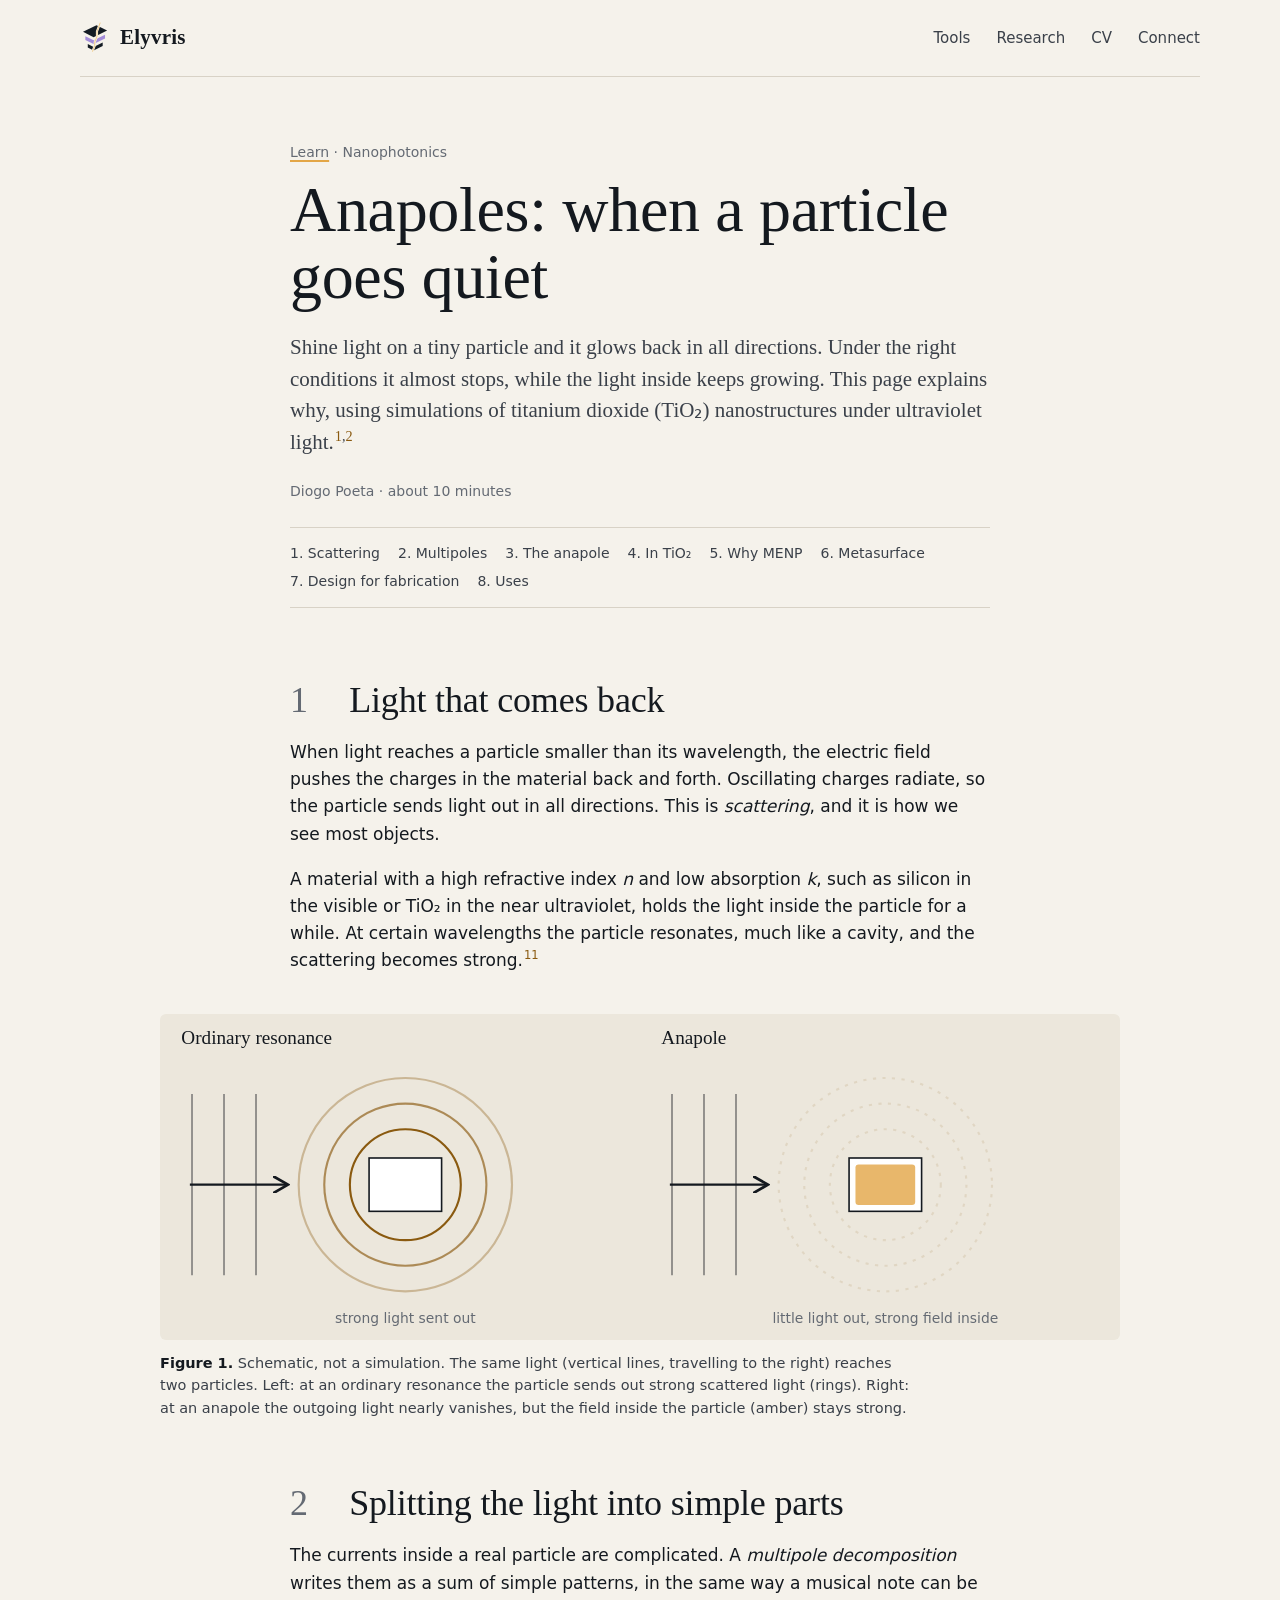
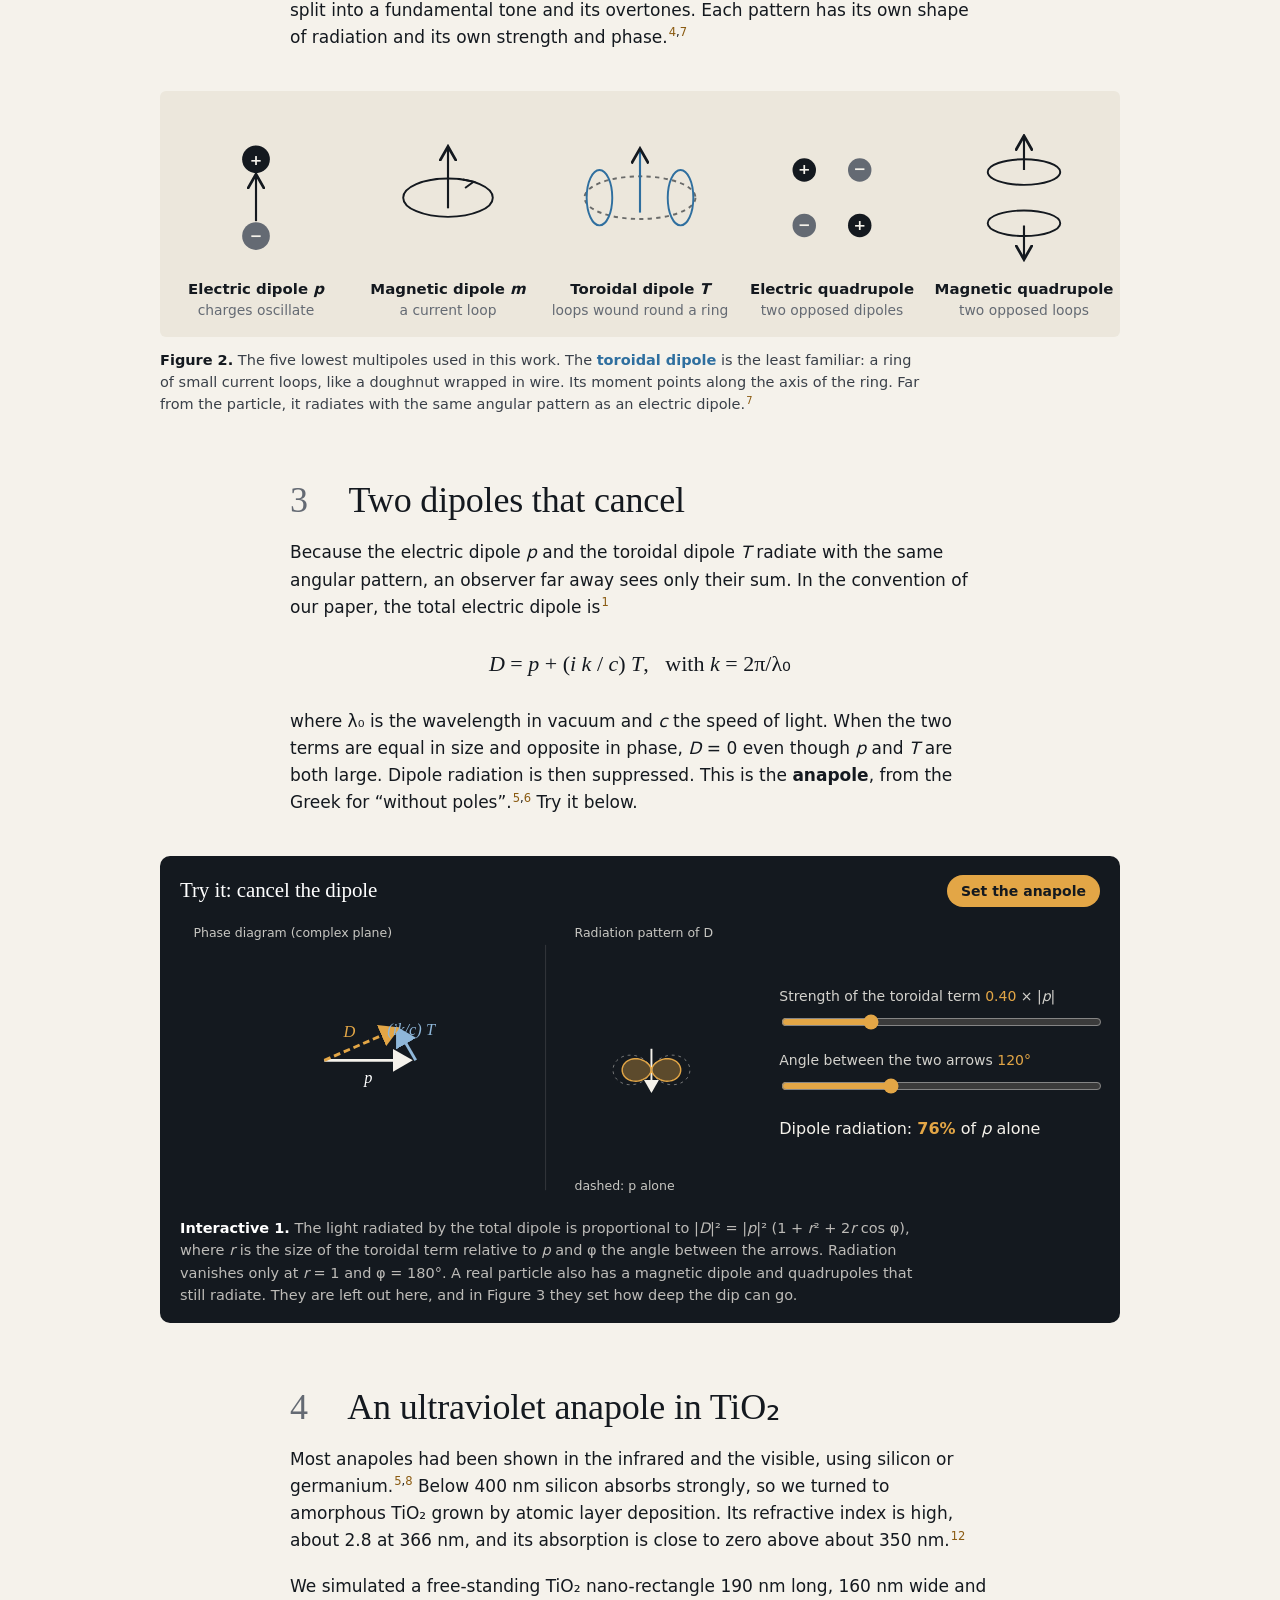
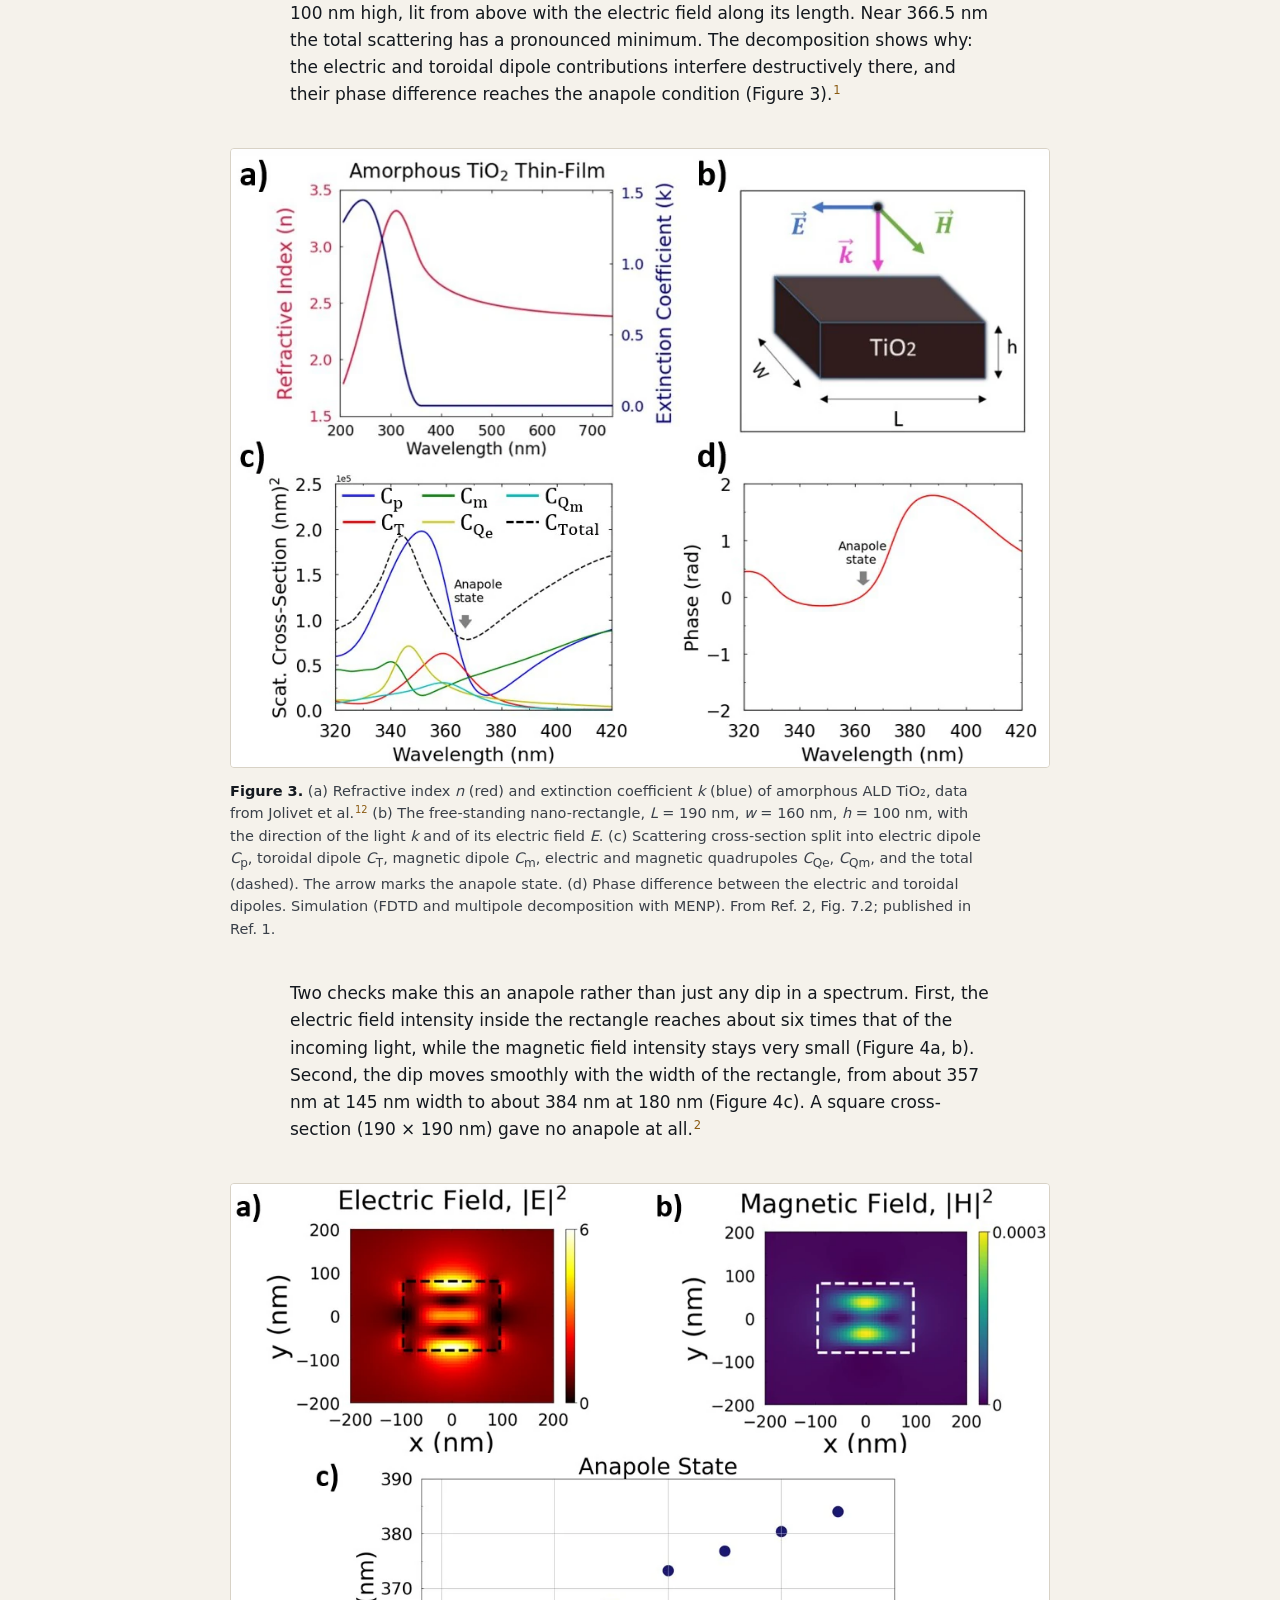
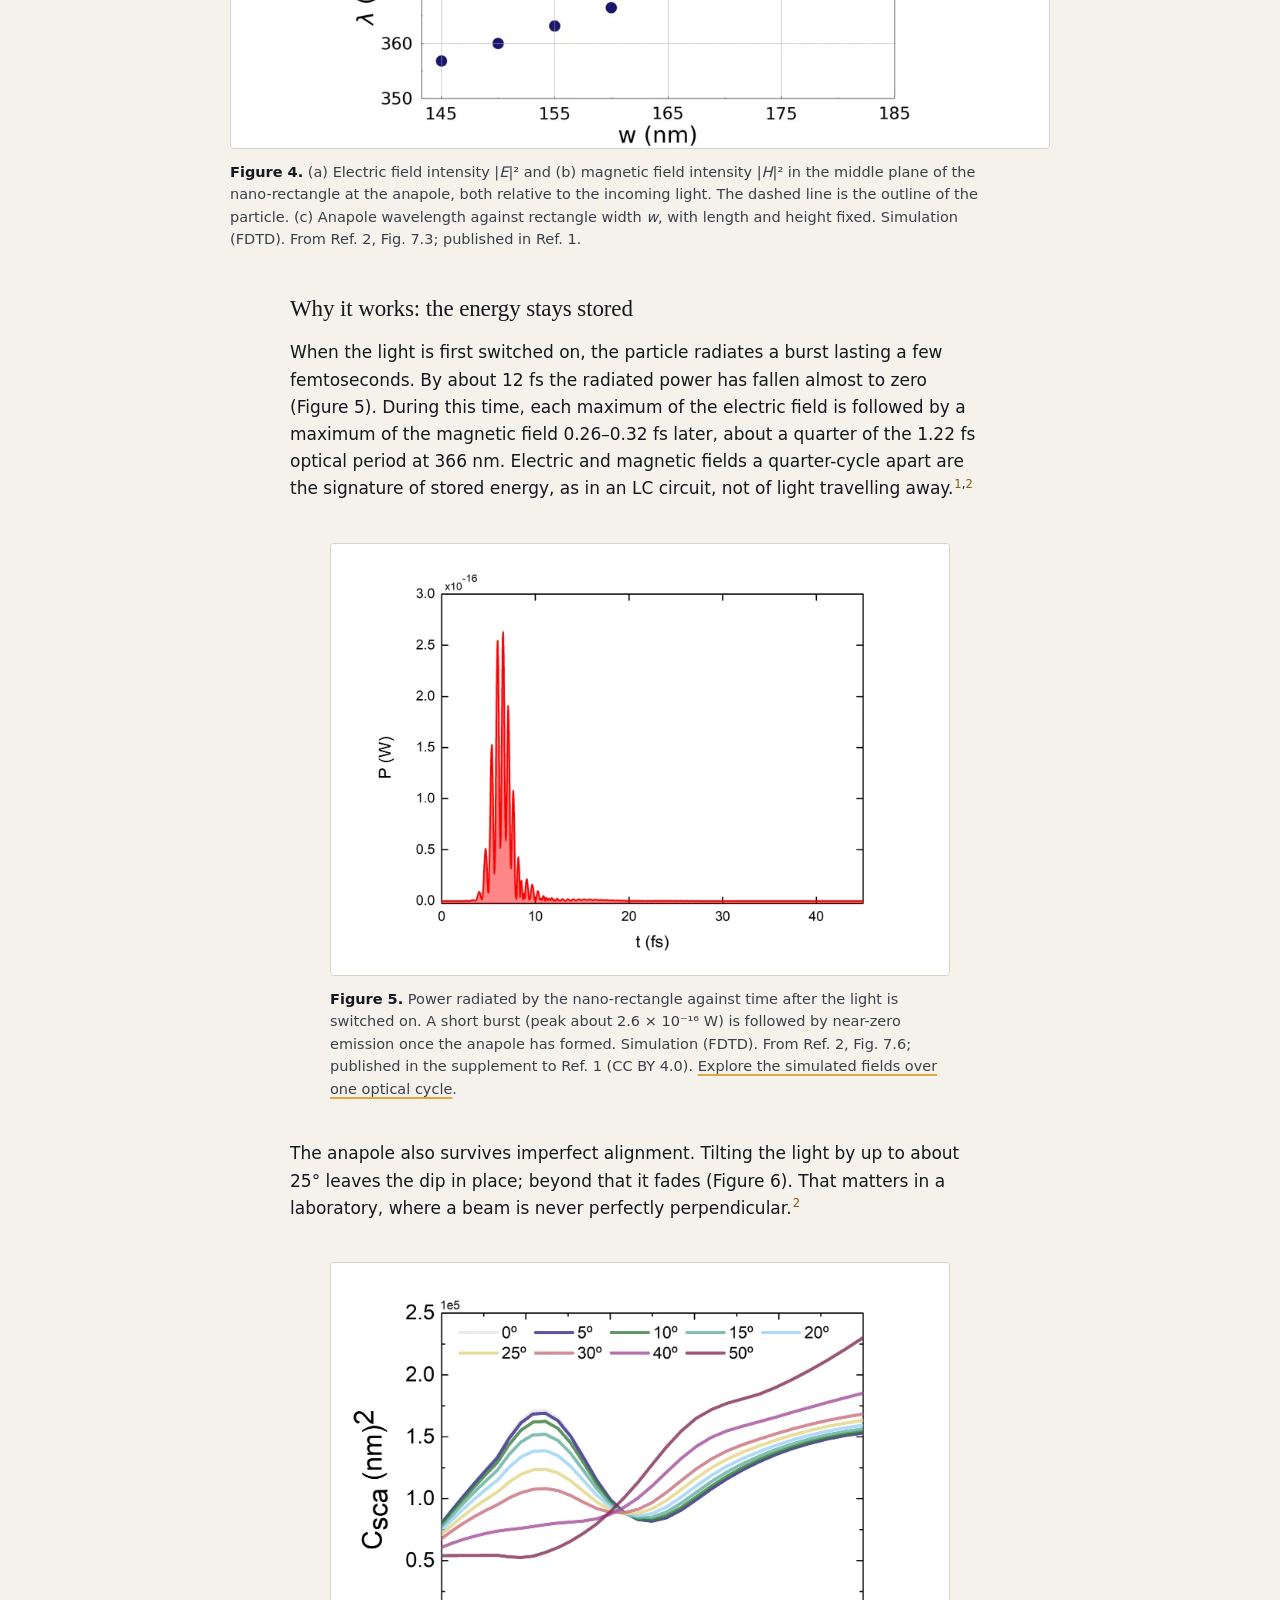
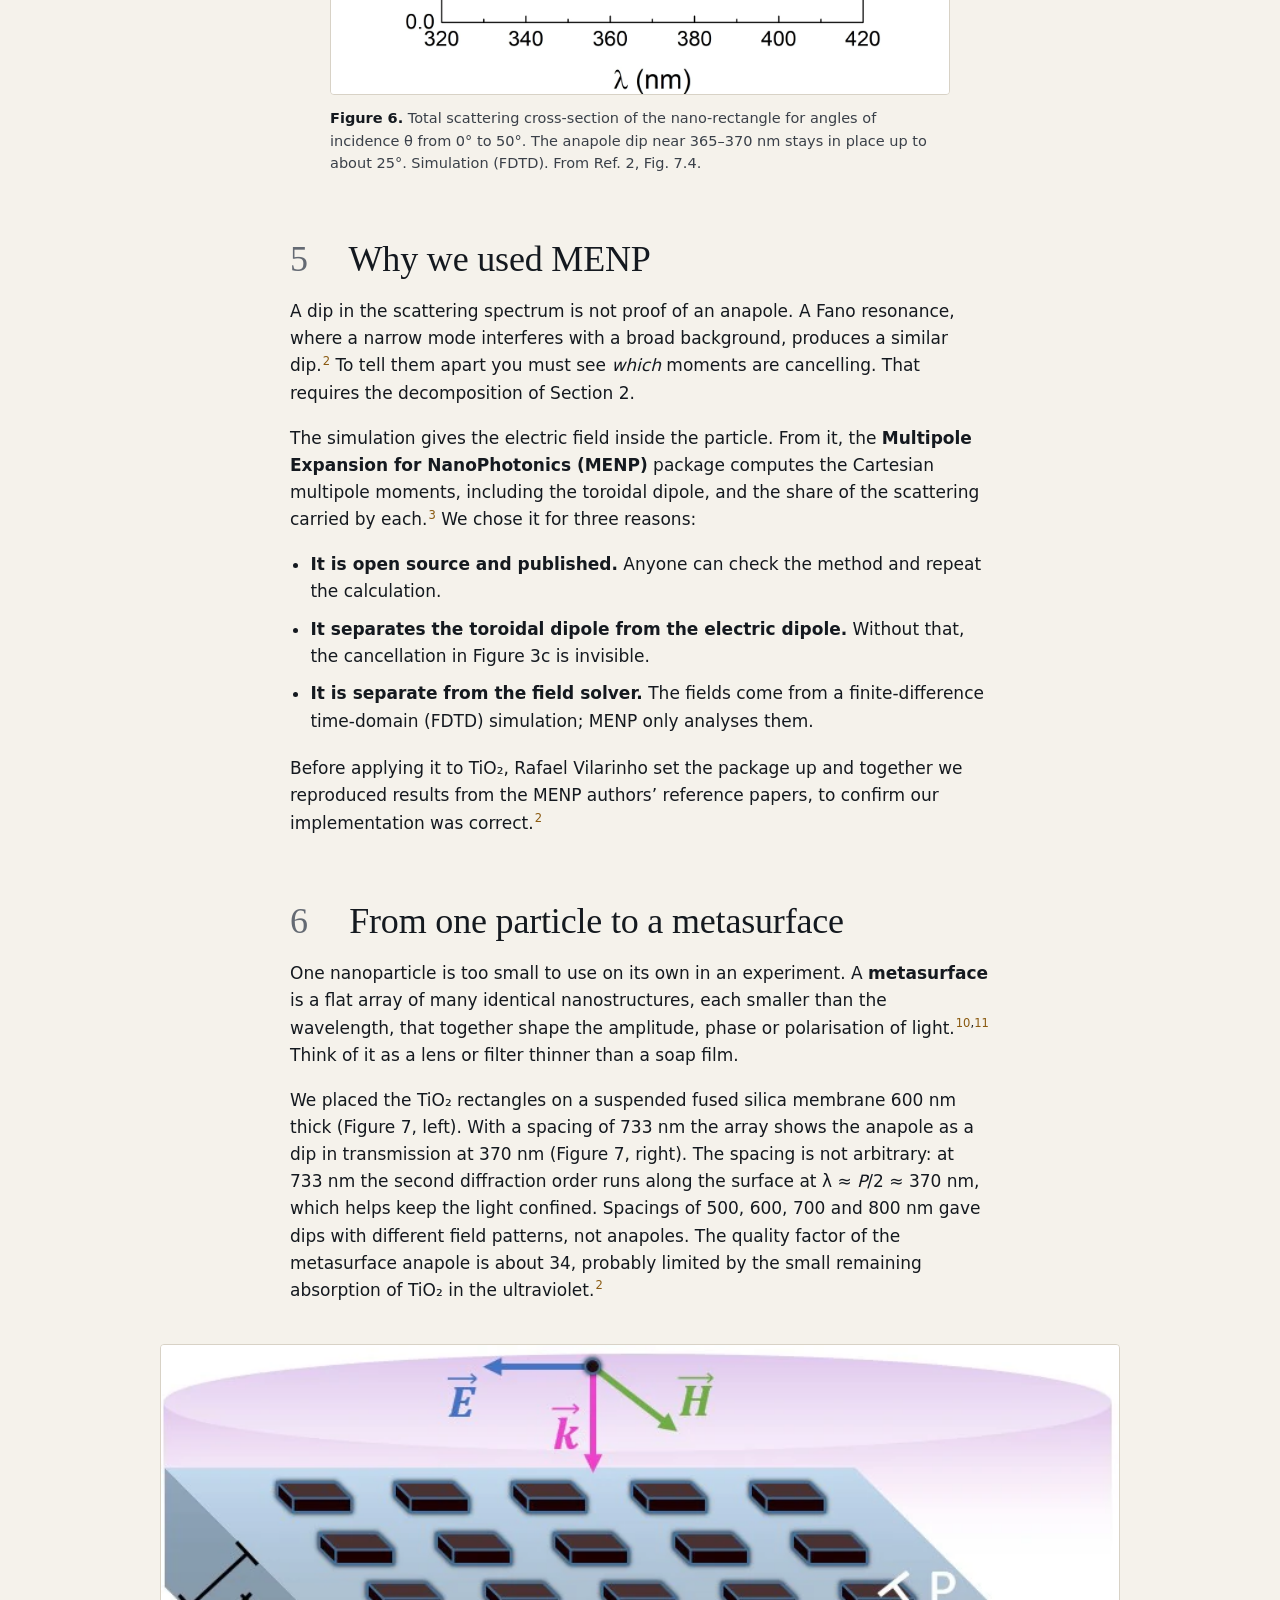
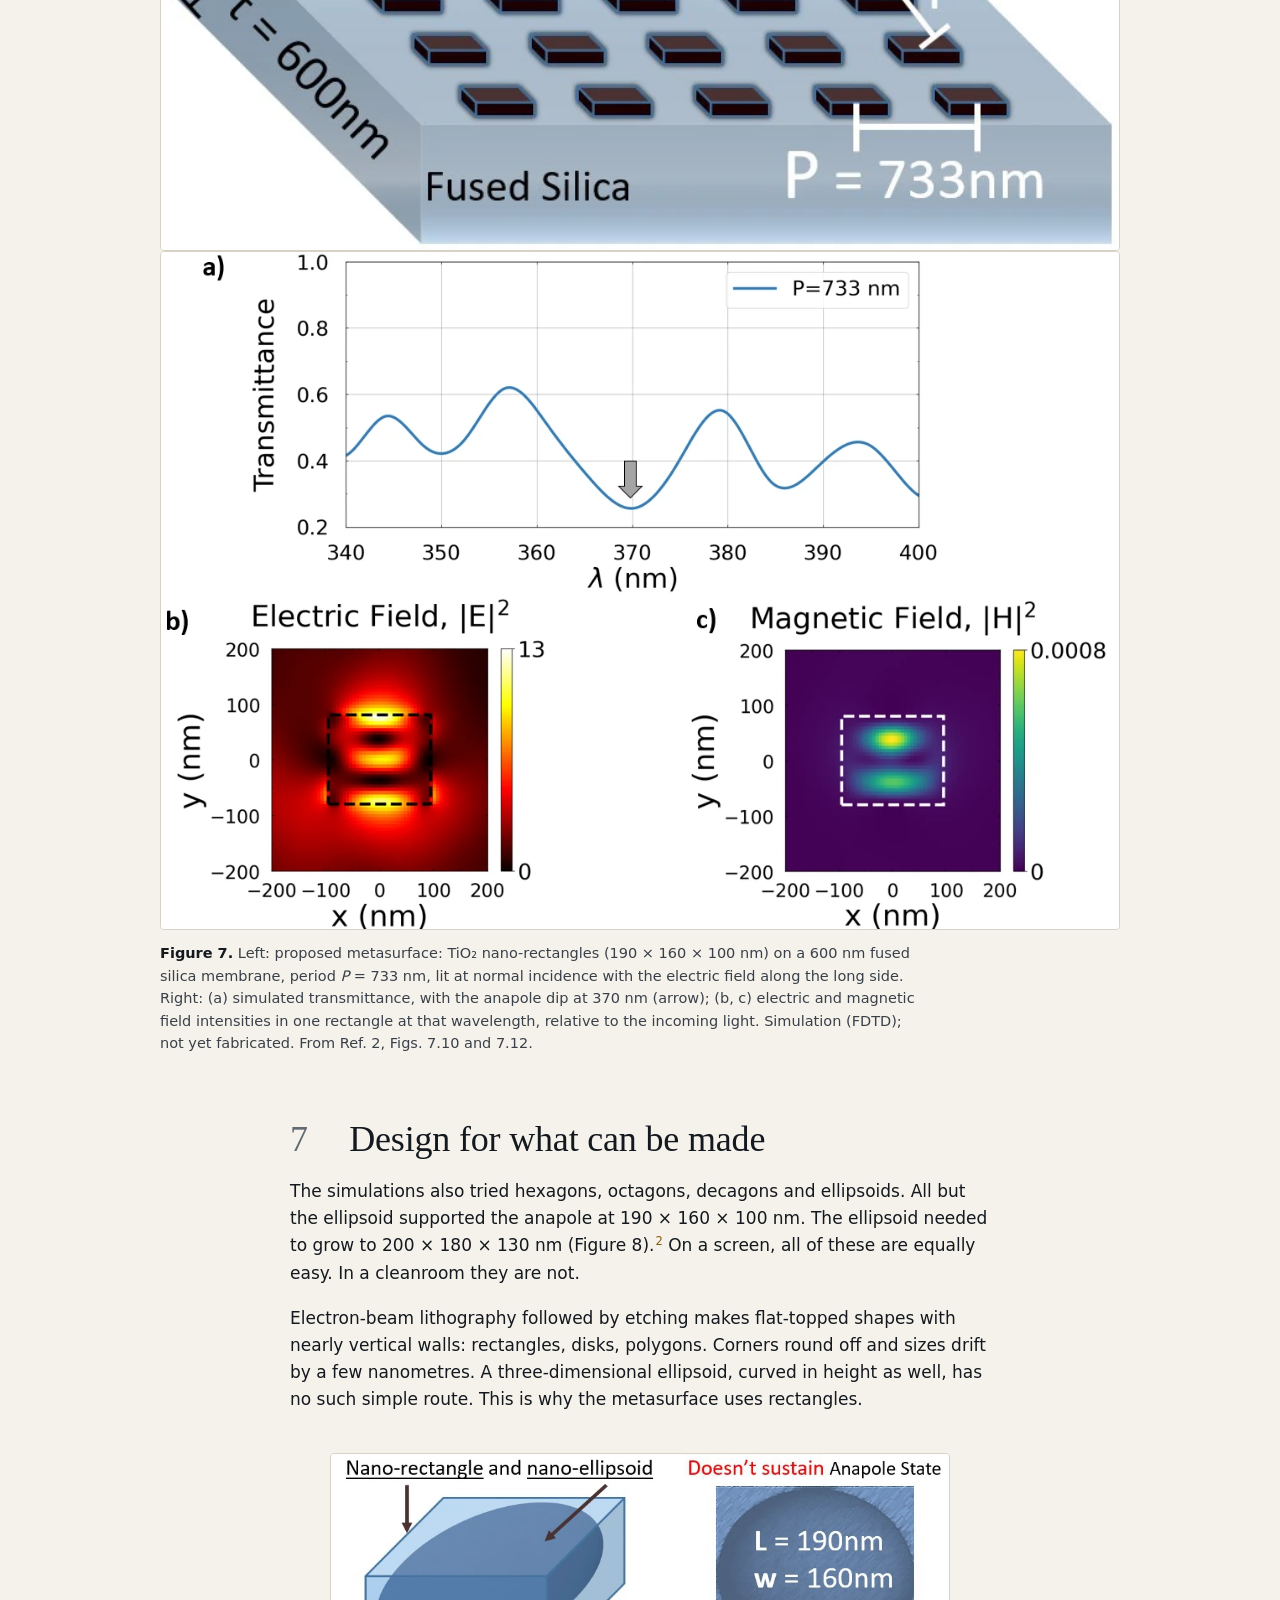
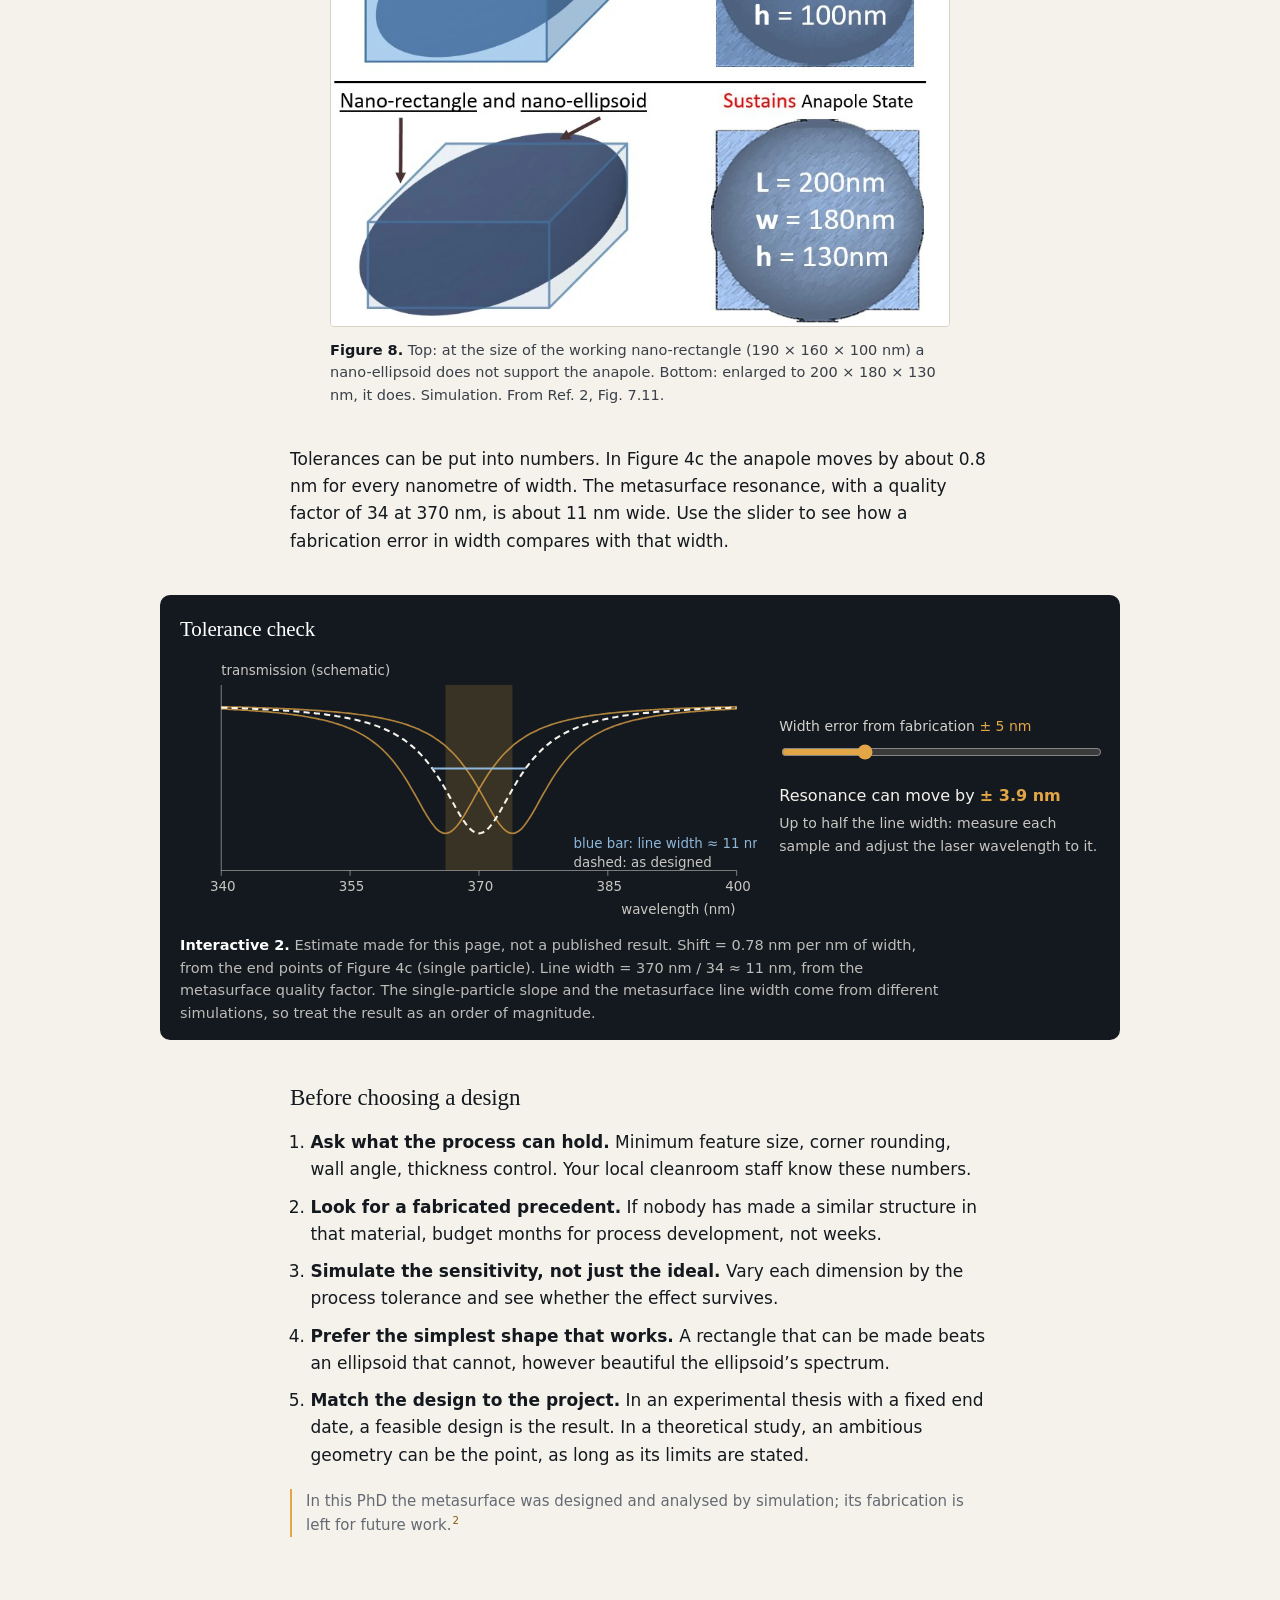
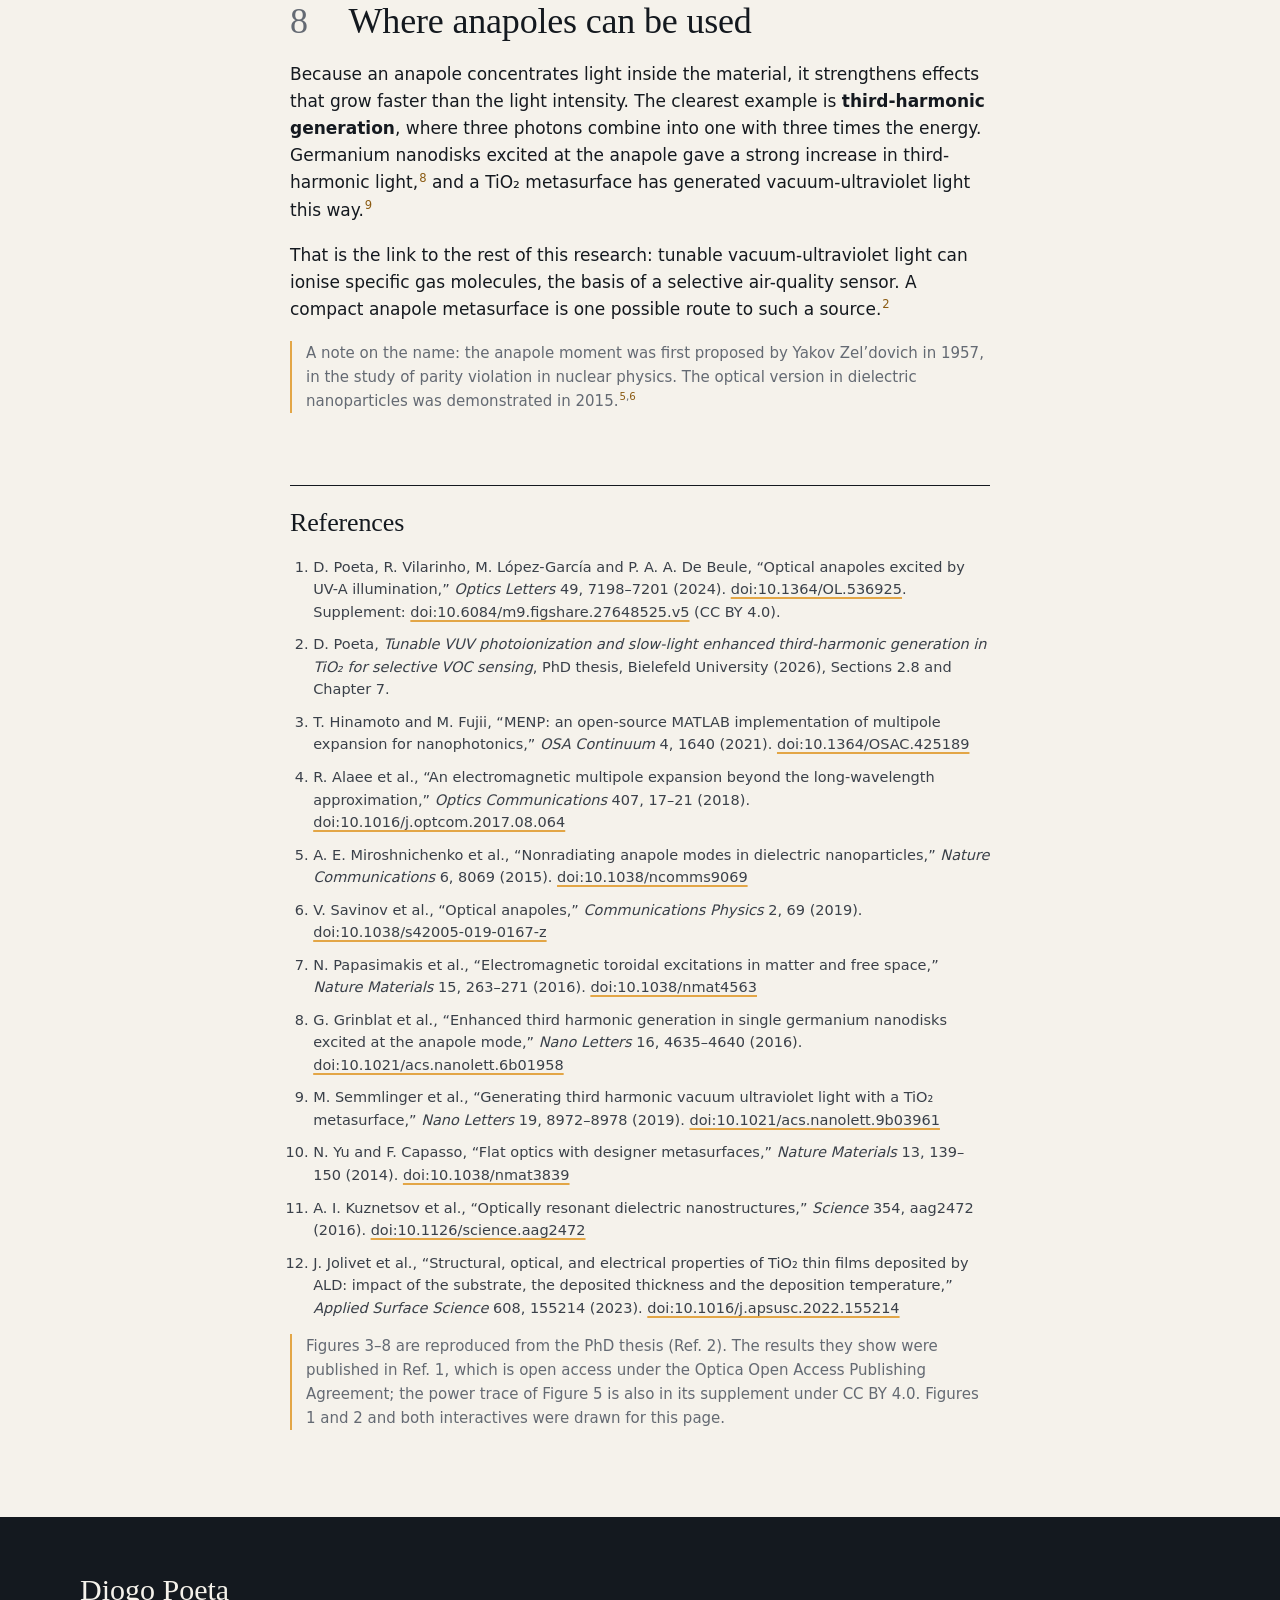
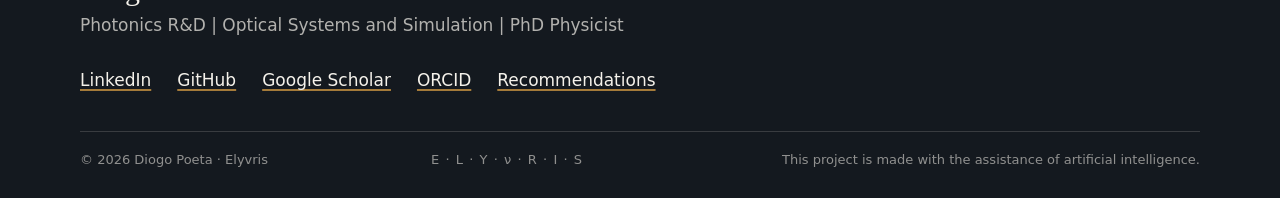
==== commit 9ddaefdf: "Align footer and update professional headline" ====
--- a/website/anapoles.html
+++ b/website/anapoles.html
@@ -14,7 +14,7 @@
   <meta property="og:image" content="https://diogo-poeta.github.io/elyvris/assets/brand/elyvris-social.png">
   <link rel="canonical" href="https://diogo-poeta.github.io/elyvris/anapoles.html">
   <link rel="icon" href="favicon.svg?v=20" type="image/svg+xml">
-  <link rel="stylesheet" href="home.css?v=1">
+  <link rel="stylesheet" href="home.css?v=2">
   <link rel="stylesheet" href="article.css?v=2">
   <script defer src="anapoles.js?v=1"></script>
 </head>
@@ -293,7 +293,7 @@
     <div class="wrap foot-grid">
       <div>
         <p class="foot-name">Diogo Poeta</p>
-        <p class="foot-role">Physicist · computational and ultraviolet photonics</p>
+        <p class="foot-role">Photonics R&amp;D | Optical Systems and Simulation | PhD Physicist</p>
       </div>
       <nav class="foot-links" aria-label="Professional profiles">
         <a href="https://pt.linkedin.com/in/diogo-poeta" rel="noopener noreferrer">LinkedIn</a>
--- a/website/home.css
+++ b/website/home.css
@@ -1,190 +1,193 @@
-/* Elyvris home page.
-   One accent colour (amber, the path of light in the mark); everything else is ink on paper.
-   Serif for headings, as in a printed journal; system sans for reading text. */
-
-:root {
-  --paper: #F5F2EB;
-  --paper-2: #ECE7DC;
-  --ink: #14191F;
-  --ink-2: #3A4049;
-  --muted: #646A73;
-  --rule: #D8D2C6;
-  --amber: #E3A646;
-  --amber-ink: #8A5A10;      /* amber dark enough to read as text on paper */
-  --stage: #11161C;
-  --stage-line: #E9E4D8;
-  --serif: "Iowan Old Style", "Palatino Linotype", Palatino, "Book Antiqua", Georgia, serif;
-  --sans: "Segoe UI", system-ui, -apple-system, "Helvetica Neue", Arial, sans-serif;
-  --wrap: 1120px;
-  color-scheme: light;
-}
-
-* { box-sizing: border-box; }
-html { -webkit-text-size-adjust: 100%; }
-body {
-  margin: 0;
-  background: var(--paper);
-  color: var(--ink);
-  font: 17px/1.6 var(--sans);
-  text-rendering: optimizeLegibility;
-}
-img, svg { display: block; max-width: 100%; }
-a { color: inherit; text-decoration-color: var(--amber); text-decoration-thickness: 1.5px; text-underline-offset: 3px; }
-a:hover { color: var(--amber-ink); }
-:focus-visible { outline: 2px solid var(--amber-ink); outline-offset: 3px; border-radius: 2px; }
-
-.wrap { width: min(var(--wrap), 100% - 32px); margin-inline: auto; }
-.skip { position: absolute; left: -999px; top: 8px; background: var(--ink); color: var(--paper); padding: 8px 12px; z-index: 10; }
-.skip:focus { left: 8px; }
-
-/* Header */
-.top { display: flex; align-items: center; justify-content: space-between; gap: 16px; padding: 22px 0; border-bottom: 1px solid var(--rule); }
-.brand { display: inline-flex; align-items: center; gap: 10px; font: 600 21px/1 var(--serif); letter-spacing: .01em; text-decoration: none; }
-.brand img { width: 30px; height: auto; }
-.top nav { display: flex; gap: 26px; font-size: 15px; }
-.top nav a { text-decoration: none; color: var(--ink-2); }
-.top nav a:hover { color: var(--ink); text-decoration: underline; text-decoration-color: var(--amber); }
-
-/* Hero */
-.hero { display: grid; grid-template-columns: 1.25fr .75fr; gap: 64px; align-items: center; padding: 88px 0 72px; }
-h1, h2, h3 { font-family: var(--serif); font-weight: 500; letter-spacing: -.005em; }
-.hero h1 { font-size: clamp(46px, 7vw, 84px); line-height: 1.02; margin: 0 0 26px; }
-.lede { font-size: 20px; line-height: 1.55; color: var(--ink-2); max-width: 34em; margin: 0 0 36px; }
-
-.tour-tile {
-  display: inline-flex; align-items: center; gap: 16px; padding: 12px 22px 12px 12px;
-  background: var(--ink); color: var(--paper); border: 0; border-radius: 999px;
-  font: inherit; text-align: left; cursor: pointer;
-  box-shadow: 0 1px 0 rgba(0,0,0,.04), 0 10px 30px -14px rgba(20,25,31,.55);
-  transition: transform .2s ease, box-shadow .2s ease;
-}
-.tour-tile:hover { transform: translateY(-1px); box-shadow: 0 14px 34px -14px rgba(20,25,31,.65); }
-.tour-tile-art svg { width: 56px; height: 56px; }
-.tile-ring { fill: none; stroke: rgba(245,242,235,.25); stroke-width: 1.5; }
-.tile-wave { fill: none; stroke: var(--amber); stroke-width: 2; stroke-linecap: round; opacity: .55; stroke-dasharray: 6 4; animation: tile-flow 2.4s linear infinite; }
-.tile-play { fill: var(--paper); }
-@keyframes tile-flow { to { stroke-dashoffset: -20; } }
-.tour-tile-text { display: grid; gap: 2px; }
-.tour-tile-text strong { font: 500 19px/1.2 var(--serif); }
-.tour-tile-text span { font-size: 14px; color: rgba(245,242,235,.72); }
-
-.hero-mark { margin: 0; }
-.hero-mark img { width: min(300px, 100%); margin: 0 auto 28px; }
-.hero-mark figcaption { font-size: 14px; line-height: 1.55; color: var(--muted); border-top: 1px solid var(--rule); padding-top: 14px; }
-.hero-mark figcaption strong { color: var(--ink); font-weight: 600; }
-
-/* Section titles */
-.section-title { font-size: 30px; margin: 0 0 28px; padding-top: 22px; border-top: 1px solid var(--ink); }
-
-/* Three ways in */
-.paths { padding: 32px 0 56px; }
-.path-grid { display: grid; grid-template-columns: repeat(3, 1fr); gap: 40px; }
-.path { display: flex; flex-direction: column; }
-.path h3 { font-size: 26px; margin: 18px 0 8px; }
-.path p { margin: 0 0 12px; color: var(--ink-2); }
-.path .status { margin-top: auto; padding-top: 6px; font-size: 15px; color: var(--muted); }
-.path-art { width: 100%; height: 96px; background: var(--paper-2); border-radius: 6px; padding: 10px 14px; }
-.art-line { fill: none; stroke: var(--ink); stroke-width: 1.6; }
-.art-fade { stroke-opacity: .7; }
-.art-weak { stroke-opacity: .35; }
-.art-slab { fill: rgba(20,25,31,.08); stroke: var(--ink); stroke-width: 1; }
-.art-grid { fill: rgba(20,25,31,.06); stroke: var(--ink); stroke-width: 1; }
-.art-solid { fill: var(--paper); stroke: var(--ink); stroke-width: 1.3; }
-.art-top { fill: var(--amber); stroke: var(--ink); stroke-width: 1.3; }
-.art-axis { fill: none; stroke: var(--ink); stroke-width: 1; stroke-opacity: .5; }
-.art-dot { fill: var(--amber); stroke: var(--ink); stroke-width: 1; }
-.arrow { font-weight: 600; }
-.arrow::after { content: " →"; }
-.link-button { font: inherit; color: inherit; background: none; border: 0; padding: 0; cursor: pointer; text-decoration: underline; text-decoration-color: var(--amber); text-decoration-thickness: 1.5px; text-underline-offset: 3px; }
-
-/* Timeline */
-.journey { padding: 24px 0 88px; }
-.timeline { list-style: none; margin: 0; padding: 0; }
-.timeline li { display: grid; grid-template-columns: 120px 1fr; gap: 24px; padding: 22px 0; border-bottom: 1px solid var(--rule); }
-.timeline .year { font: 500 24px/1.2 var(--serif); color: var(--muted); font-variant-numeric: oldstyle-nums; }
-.timeline h3 { font-size: 22px; line-height: 1.3; margin: 0 0 6px; }
-.timeline p { margin: 0; color: var(--ink-2); max-width: 46em; }
-
-/* Footer */
-.foot { background: var(--ink); color: var(--paper); padding: 56px 0 28px; }
-.foot-grid { display: flex; flex-wrap: wrap; justify-content: space-between; gap: 28px; padding-bottom: 36px; border-bottom: 1px solid rgba(245,242,235,.16); }
-.foot-name { font: 500 30px/1.1 var(--serif); margin: 0 0 6px; }
-.foot-role { margin: 0; color: rgba(245,242,235,.7); }
-.foot-links { display: flex; flex-wrap: wrap; gap: 10px 26px; align-items: flex-start; }
-.foot-links a { color: var(--paper); text-decoration-color: rgba(227,166,70,.7); }
-.foot-links a:hover { color: var(--amber); }
-.foot-small { display: flex; flex-wrap: wrap; justify-content: space-between; gap: 12px; padding-top: 18px; font-size: 13px; color: rgba(245,242,235,.55); }
-.credits summary { cursor: pointer; list-style: none; }
-.credits summary::-webkit-details-marker { display: none; }
-.credits summary:hover { color: rgba(245,242,235,.85); }
-.credits p { max-width: 40em; margin: 10px 0 0; line-height: 1.55; color: rgba(245,242,235,.75); }
-.letters summary { letter-spacing: .08em; }
-.letters b { color: var(--amber); font-weight: 600; }
-.foot-small > span { margin-right: auto; }
-
-/* Tour dialog */
-.tour {
-  width: min(960px, 100vw - 24px); max-height: calc(100dvh - 24px); padding: 0; border: 0; border-radius: 14px;
-  background: var(--stage); color: var(--stage-line); overflow: auto;
-  box-shadow: 0 40px 120px -30px rgba(0,0,0,.6);
-}
-.tour::backdrop { background: rgba(17,22,28,.62); backdrop-filter: blur(3px); }
-.tour[open] { animation: tour-open .45s cubic-bezier(.2,.8,.2,1); }
-@keyframes tour-open { from { opacity: 0; transform: translateY(14px) scale(.97); } }
-.tour-head { display: flex; justify-content: space-between; align-items: center; padding: 14px 18px 0 22px; }
-.tour-head p { margin: 0; font-size: 13px; letter-spacing: .02em; color: rgba(233,228,216,.6); }
-.tour-close { background: none; border: 0; color: var(--stage-line); font-size: 28px; line-height: 1; cursor: pointer; padding: 4px 8px; }
-.tour-stage { padding: 4px 18px 0; }
-.tour-stage svg { width: 100%; height: auto; aspect-ratio: 800 / 420; max-height: calc(100dvh - 370px); min-height: 150px; margin: 0 auto; }
-.tour-caption { padding: 6px 28px 4px; min-height: 172px; }
-.tour-count { margin: 0 0 4px; font-size: 13px; color: rgba(233,228,216,.55); }
-.tour-caption h2 { font-size: 28px; margin: 0 0 8px; color: #fff; }
-.tour-caption p { margin: 0; max-width: 46em; line-height: 1.6; color: rgba(233,228,216,.85); }
-.tour-actions[hidden] { display: none; }
-.tour-actions { display: flex; flex-wrap: wrap; gap: 12px; margin-top: 16px !important; }
-.button { display: inline-block; padding: 10px 18px; border-radius: 999px; background: var(--amber); color: var(--ink); text-decoration: none; font-weight: 600; font-size: 15px; }
-.button:hover { color: var(--ink); background: #F0B85C; }
-.button-quiet { background: transparent; color: var(--stage-line); box-shadow: inset 0 0 0 1px rgba(233,228,216,.4); }
-.button-quiet:hover { background: rgba(233,228,216,.08); color: #fff; }
-.tour-controls { display: flex; align-items: center; gap: 6px; padding: 12px 22px 20px; }
-.tour-controls button { width: 38px; height: 38px; border-radius: 50%; border: 1px solid rgba(233,228,216,.28); background: transparent; color: var(--stage-line); font-size: 16px; cursor: pointer; }
-.tour-controls button:hover { border-color: var(--amber); color: var(--amber); }
-.tour-progress { flex: 1; display: flex; gap: 6px; margin-left: 12px; }
-.tour-progress span { flex: 1; height: 3px; border-radius: 2px; background: rgba(233,228,216,.18); overflow: hidden; cursor: pointer; }
-.tour-progress i { display: block; height: 100%; width: 0; background: var(--amber); }
-
-/* Tour drawing classes (SVG) */
-.t-label { fill: rgba(233,228,216,.85); font: 15px var(--sans); }
-.t-small { fill: rgba(233,228,216,.6); font: 13px var(--sans); }
-.t-sym { fill: #fff; font: italic 22px var(--serif); }
-.t-wave { fill: none; stroke: var(--amber); stroke-width: 3; stroke-linecap: round; stroke-linejoin: round; }
-.t-wave-2 { fill: none; stroke: #8FB7D9; stroke-width: 2.2; }
-.t-wave-sum { fill: none; stroke: #fff; stroke-width: 2.6; }
-.t-line { fill: none; stroke: rgba(233,228,216,.55); stroke-width: 1.2; }
-.t-dash { fill: none; stroke: rgba(233,228,216,.35); stroke-width: 1; stroke-dasharray: 4 5; }
-.t-slab { fill: rgba(233,228,216,.1); stroke: rgba(233,228,216,.45); stroke-width: 1; }
-.t-sub { fill: rgba(233,228,216,.05); stroke: rgba(233,228,216,.25); stroke-width: 1; }
-
-/* Phones and small tablets */
-@media (max-width: 860px) {
-  .hero { grid-template-columns: 1fr; gap: 40px; padding: 48px 0 40px; }
-  .hero-mark img { width: 180px; margin-left: 0; }
-  .path-grid { grid-template-columns: 1fr; gap: 36px; }
-  .timeline li { grid-template-columns: 1fr; gap: 4px; }
-  .top nav { gap: 16px; }
-}
-@media (max-width: 520px) {
-  body { font-size: 16px; }
-  .lede { font-size: 18px; }
-  .top nav a[href="cv.html"] { display: none; }
-  .tour-tile { border-radius: 18px; padding-right: 16px; }
-  .tour-caption { padding: 4px 18px; min-height: 230px; }
-  .tour-caption h2 { font-size: 23px; }
-  .tour-stage { padding: 0 6px; }
-  .tour-controls { padding: 10px 14px 16px; }
-}
-@media (prefers-reduced-motion: reduce) {
-  .tile-wave { animation: none; }
-  .tour[open] { animation: none; }
-  .tour-tile { transition: none; }
-}
+/* Elyvris home page.
+   One accent colour (amber, the path of light in the mark); everything else is ink on paper.
+   Serif for headings, as in a printed journal; system sans for reading text. */
+
+:root {
+  --paper: #F5F2EB;
+  --paper-2: #ECE7DC;
+  --ink: #14191F;
+  --ink-2: #3A4049;
+  --muted: #646A73;
+  --rule: #D8D2C6;
+  --amber: #E3A646;
+  --amber-ink: #8A5A10;      /* amber dark enough to read as text on paper */
+  --stage: #11161C;
+  --stage-line: #E9E4D8;
+  --serif: "Iowan Old Style", "Palatino Linotype", Palatino, "Book Antiqua", Georgia, serif;
+  --sans: "Segoe UI", system-ui, -apple-system, "Helvetica Neue", Arial, sans-serif;
+  --wrap: 1120px;
+  color-scheme: light;
+}
+
+* { box-sizing: border-box; }
+html { -webkit-text-size-adjust: 100%; }
+body {
+  margin: 0;
+  background: var(--paper);
+  color: var(--ink);
+  font: 17px/1.6 var(--sans);
+  text-rendering: optimizeLegibility;
+}
+img, svg { display: block; max-width: 100%; }
+a { color: inherit; text-decoration-color: var(--amber); text-decoration-thickness: 1.5px; text-underline-offset: 3px; }
+a:hover { color: var(--amber-ink); }
+:focus-visible { outline: 2px solid var(--amber-ink); outline-offset: 3px; border-radius: 2px; }
+
+.wrap { width: min(var(--wrap), 100% - 32px); margin-inline: auto; }
+.skip { position: absolute; left: -999px; top: 8px; background: var(--ink); color: var(--paper); padding: 8px 12px; z-index: 10; }
+.skip:focus { left: 8px; }
+
+/* Header */
+.top { display: flex; align-items: center; justify-content: space-between; gap: 16px; padding: 22px 0; border-bottom: 1px solid var(--rule); }
+.brand { display: inline-flex; align-items: center; gap: 10px; font: 600 21px/1 var(--serif); letter-spacing: .01em; text-decoration: none; }
+.brand img { width: 30px; height: auto; }
+.top nav { display: flex; gap: 26px; font-size: 15px; }
+.top nav a { text-decoration: none; color: var(--ink-2); }
+.top nav a:hover { color: var(--ink); text-decoration: underline; text-decoration-color: var(--amber); }
+
+/* Hero */
+.hero { display: grid; grid-template-columns: 1.25fr .75fr; gap: 64px; align-items: center; padding: 88px 0 72px; }
+h1, h2, h3 { font-family: var(--serif); font-weight: 500; letter-spacing: -.005em; }
+.hero h1 { font-size: clamp(46px, 7vw, 84px); line-height: 1.02; margin: 0 0 26px; }
+.lede { font-size: 20px; line-height: 1.55; color: var(--ink-2); max-width: 34em; margin: 0 0 36px; }
+
+.tour-tile {
+  display: inline-flex; align-items: center; gap: 16px; padding: 12px 22px 12px 12px;
+  background: var(--ink); color: var(--paper); border: 0; border-radius: 999px;
+  font: inherit; text-align: left; cursor: pointer;
+  box-shadow: 0 1px 0 rgba(0,0,0,.04), 0 10px 30px -14px rgba(20,25,31,.55);
+  transition: transform .2s ease, box-shadow .2s ease;
+}
+.tour-tile:hover { transform: translateY(-1px); box-shadow: 0 14px 34px -14px rgba(20,25,31,.65); }
+.tour-tile-art svg { width: 56px; height: 56px; }
+.tile-ring { fill: none; stroke: rgba(245,242,235,.25); stroke-width: 1.5; }
+.tile-wave { fill: none; stroke: var(--amber); stroke-width: 2; stroke-linecap: round; opacity: .55; stroke-dasharray: 6 4; animation: tile-flow 2.4s linear infinite; }
+.tile-play { fill: var(--paper); }
+@keyframes tile-flow { to { stroke-dashoffset: -20; } }
+.tour-tile-text { display: grid; gap: 2px; }
+.tour-tile-text strong { font: 500 19px/1.2 var(--serif); }
+.tour-tile-text span { font-size: 14px; color: rgba(245,242,235,.72); }
+
+.hero-mark { margin: 0; }
+.hero-mark img { width: min(300px, 100%); margin: 0 auto 28px; }
+.hero-mark figcaption { font-size: 14px; line-height: 1.55; color: var(--muted); border-top: 1px solid var(--rule); padding-top: 14px; }
+.hero-mark figcaption strong { color: var(--ink); font-weight: 600; }
+
+/* Section titles */
+.section-title { font-size: 30px; margin: 0 0 28px; padding-top: 22px; border-top: 1px solid var(--ink); }
+
+/* Three ways in */
+.paths { padding: 32px 0 56px; }
+.path-grid { display: grid; grid-template-columns: repeat(3, 1fr); gap: 40px; }
+.path { display: flex; flex-direction: column; }
+.path h3 { font-size: 26px; margin: 18px 0 8px; }
+.path p { margin: 0 0 12px; color: var(--ink-2); }
+.path .status { margin-top: auto; padding-top: 6px; font-size: 15px; color: var(--muted); }
+.path-art { width: 100%; height: 96px; background: var(--paper-2); border-radius: 6px; padding: 10px 14px; }
+.art-line { fill: none; stroke: var(--ink); stroke-width: 1.6; }
+.art-fade { stroke-opacity: .7; }
+.art-weak { stroke-opacity: .35; }
+.art-slab { fill: rgba(20,25,31,.08); stroke: var(--ink); stroke-width: 1; }
+.art-grid { fill: rgba(20,25,31,.06); stroke: var(--ink); stroke-width: 1; }
+.art-solid { fill: var(--paper); stroke: var(--ink); stroke-width: 1.3; }
+.art-top { fill: var(--amber); stroke: var(--ink); stroke-width: 1.3; }
+.art-axis { fill: none; stroke: var(--ink); stroke-width: 1; stroke-opacity: .5; }
+.art-dot { fill: var(--amber); stroke: var(--ink); stroke-width: 1; }
+.arrow { font-weight: 600; }
+.arrow::after { content: " →"; }
+.link-button { font: inherit; color: inherit; background: none; border: 0; padding: 0; cursor: pointer; text-decoration: underline; text-decoration-color: var(--amber); text-decoration-thickness: 1.5px; text-underline-offset: 3px; }
+
+/* Timeline */
+.journey { padding: 24px 0 88px; }
+.timeline { list-style: none; margin: 0; padding: 0; }
+.timeline li { display: grid; grid-template-columns: 120px 1fr; gap: 24px; padding: 22px 0; border-bottom: 1px solid var(--rule); }
+.timeline .year { font: 500 24px/1.2 var(--serif); color: var(--muted); font-variant-numeric: oldstyle-nums; }
+.timeline h3 { font-size: 22px; line-height: 1.3; margin: 0 0 6px; }
+.timeline p { margin: 0; color: var(--ink-2); max-width: 46em; }
+
+/* Footer */
+.foot { background: var(--ink); color: var(--paper); padding: 56px 0 28px; }
+.foot-grid { display: flex; flex-wrap: wrap; justify-content: space-between; gap: 28px; padding-bottom: 36px; border-bottom: 1px solid rgba(245,242,235,.16); }
+.foot-name { font: 500 30px/1.1 var(--serif); margin: 0 0 6px; }
+.foot-role { margin: 0; color: rgba(245,242,235,.7); }
+.foot-links { display: flex; flex-wrap: wrap; gap: 10px 26px; align-items: flex-start; }
+.foot-links a { color: var(--paper); text-decoration-color: rgba(227,166,70,.7); }
+.foot-links a:hover { color: var(--amber); }
+.foot-small { display: grid; grid-template-columns: minmax(0, 1fr) minmax(0, 1fr) auto; align-items: start; gap: 12px 24px; padding-top: 18px; font-size: 13px; color: rgba(245,242,235,.55); }
+.credits summary { cursor: pointer; list-style: none; }
+.credits summary::-webkit-details-marker { display: none; }
+.credits summary:hover { color: rgba(245,242,235,.85); }
+.credits p { max-width: 40em; margin: 10px 0 0; line-height: 1.55; color: rgba(245,242,235,.75); }
+.letters summary { letter-spacing: .08em; }
+.letters b { color: var(--amber); font-weight: 600; }
+.foot-small > p { margin: 0; }
+@media (max-width: 760px) {
+  .foot-small { grid-template-columns: 1fr; }
+}
+
+/* Tour dialog */
+.tour {
+  width: min(960px, 100vw - 24px); max-height: calc(100dvh - 24px); padding: 0; border: 0; border-radius: 14px;
+  background: var(--stage); color: var(--stage-line); overflow: auto;
+  box-shadow: 0 40px 120px -30px rgba(0,0,0,.6);
+}
+.tour::backdrop { background: rgba(17,22,28,.62); backdrop-filter: blur(3px); }
+.tour[open] { animation: tour-open .45s cubic-bezier(.2,.8,.2,1); }
+@keyframes tour-open { from { opacity: 0; transform: translateY(14px) scale(.97); } }
+.tour-head { display: flex; justify-content: space-between; align-items: center; padding: 14px 18px 0 22px; }
+.tour-head p { margin: 0; font-size: 13px; letter-spacing: .02em; color: rgba(233,228,216,.6); }
+.tour-close { background: none; border: 0; color: var(--stage-line); font-size: 28px; line-height: 1; cursor: pointer; padding: 4px 8px; }
+.tour-stage { padding: 4px 18px 0; }
+.tour-stage svg { width: 100%; height: auto; aspect-ratio: 800 / 420; max-height: calc(100dvh - 370px); min-height: 150px; margin: 0 auto; }
+.tour-caption { padding: 6px 28px 4px; min-height: 172px; }
+.tour-count { margin: 0 0 4px; font-size: 13px; color: rgba(233,228,216,.55); }
+.tour-caption h2 { font-size: 28px; margin: 0 0 8px; color: #fff; }
+.tour-caption p { margin: 0; max-width: 46em; line-height: 1.6; color: rgba(233,228,216,.85); }
+.tour-actions[hidden] { display: none; }
+.tour-actions { display: flex; flex-wrap: wrap; gap: 12px; margin-top: 16px !important; }
+.button { display: inline-block; padding: 10px 18px; border-radius: 999px; background: var(--amber); color: var(--ink); text-decoration: none; font-weight: 600; font-size: 15px; }
+.button:hover { color: var(--ink); background: #F0B85C; }
+.button-quiet { background: transparent; color: var(--stage-line); box-shadow: inset 0 0 0 1px rgba(233,228,216,.4); }
+.button-quiet:hover { background: rgba(233,228,216,.08); color: #fff; }
+.tour-controls { display: flex; align-items: center; gap: 6px; padding: 12px 22px 20px; }
+.tour-controls button { width: 38px; height: 38px; border-radius: 50%; border: 1px solid rgba(233,228,216,.28); background: transparent; color: var(--stage-line); font-size: 16px; cursor: pointer; }
+.tour-controls button:hover { border-color: var(--amber); color: var(--amber); }
+.tour-progress { flex: 1; display: flex; gap: 6px; margin-left: 12px; }
+.tour-progress span { flex: 1; height: 3px; border-radius: 2px; background: rgba(233,228,216,.18); overflow: hidden; cursor: pointer; }
+.tour-progress i { display: block; height: 100%; width: 0; background: var(--amber); }
+
+/* Tour drawing classes (SVG) */
+.t-label { fill: rgba(233,228,216,.85); font: 15px var(--sans); }
+.t-small { fill: rgba(233,228,216,.6); font: 13px var(--sans); }
+.t-sym { fill: #fff; font: italic 22px var(--serif); }
+.t-wave { fill: none; stroke: var(--amber); stroke-width: 3; stroke-linecap: round; stroke-linejoin: round; }
+.t-wave-2 { fill: none; stroke: #8FB7D9; stroke-width: 2.2; }
+.t-wave-sum { fill: none; stroke: #fff; stroke-width: 2.6; }
+.t-line { fill: none; stroke: rgba(233,228,216,.55); stroke-width: 1.2; }
+.t-dash { fill: none; stroke: rgba(233,228,216,.35); stroke-width: 1; stroke-dasharray: 4 5; }
+.t-slab { fill: rgba(233,228,216,.1); stroke: rgba(233,228,216,.45); stroke-width: 1; }
+.t-sub { fill: rgba(233,228,216,.05); stroke: rgba(233,228,216,.25); stroke-width: 1; }
+
+/* Phones and small tablets */
+@media (max-width: 860px) {
+  .hero { grid-template-columns: 1fr; gap: 40px; padding: 48px 0 40px; }
+  .hero-mark img { width: 180px; margin-left: 0; }
+  .path-grid { grid-template-columns: 1fr; gap: 36px; }
+  .timeline li { grid-template-columns: 1fr; gap: 4px; }
+  .top nav { gap: 16px; }
+}
+@media (max-width: 520px) {
+  body { font-size: 16px; }
+  .lede { font-size: 18px; }
+  .top nav a[href="cv.html"] { display: none; }
+  .tour-tile { border-radius: 18px; padding-right: 16px; }
+  .tour-caption { padding: 4px 18px; min-height: 230px; }
+  .tour-caption h2 { font-size: 23px; }
+  .tour-stage { padding: 0 6px; }
+  .tour-controls { padding: 10px 14px 16px; }
+}
+@media (prefers-reduced-motion: reduce) {
+  .tile-wave { animation: none; }
+  .tour[open] { animation: none; }
+  .tour-tile { transition: none; }
+}
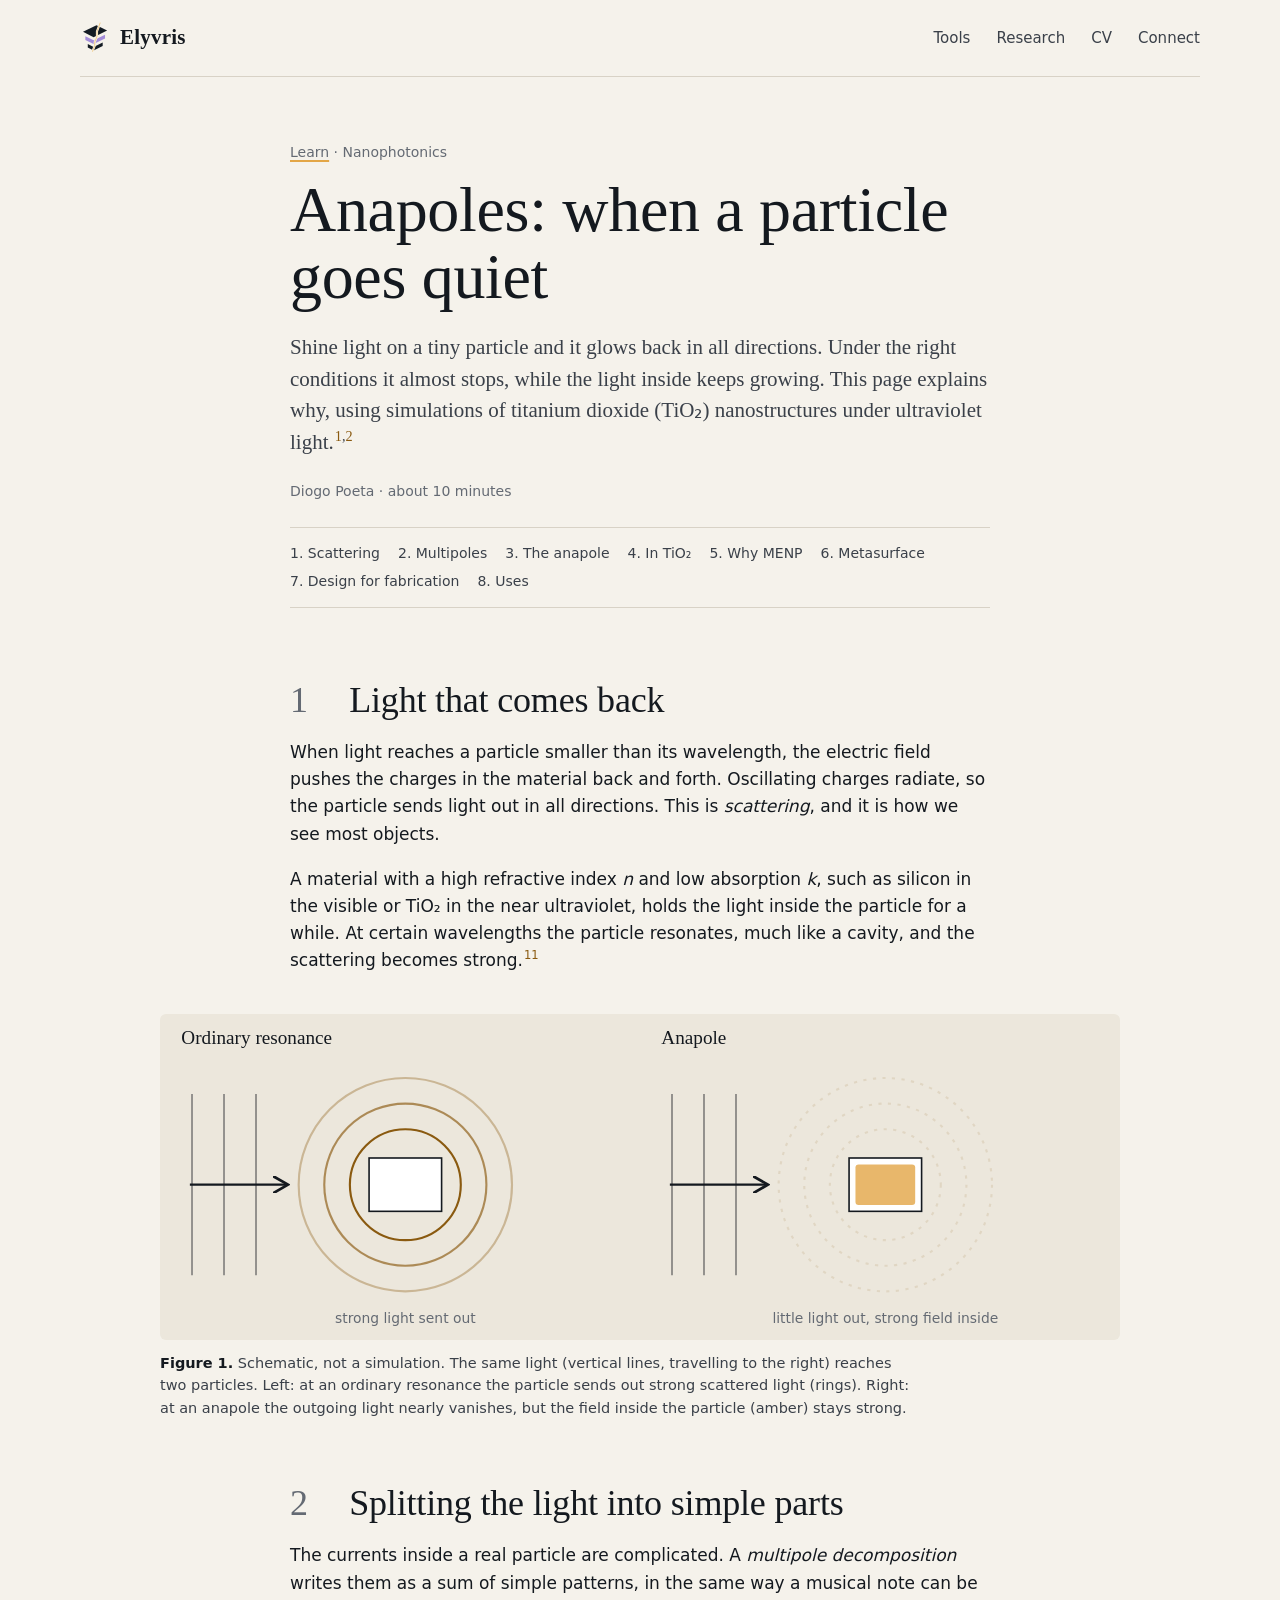
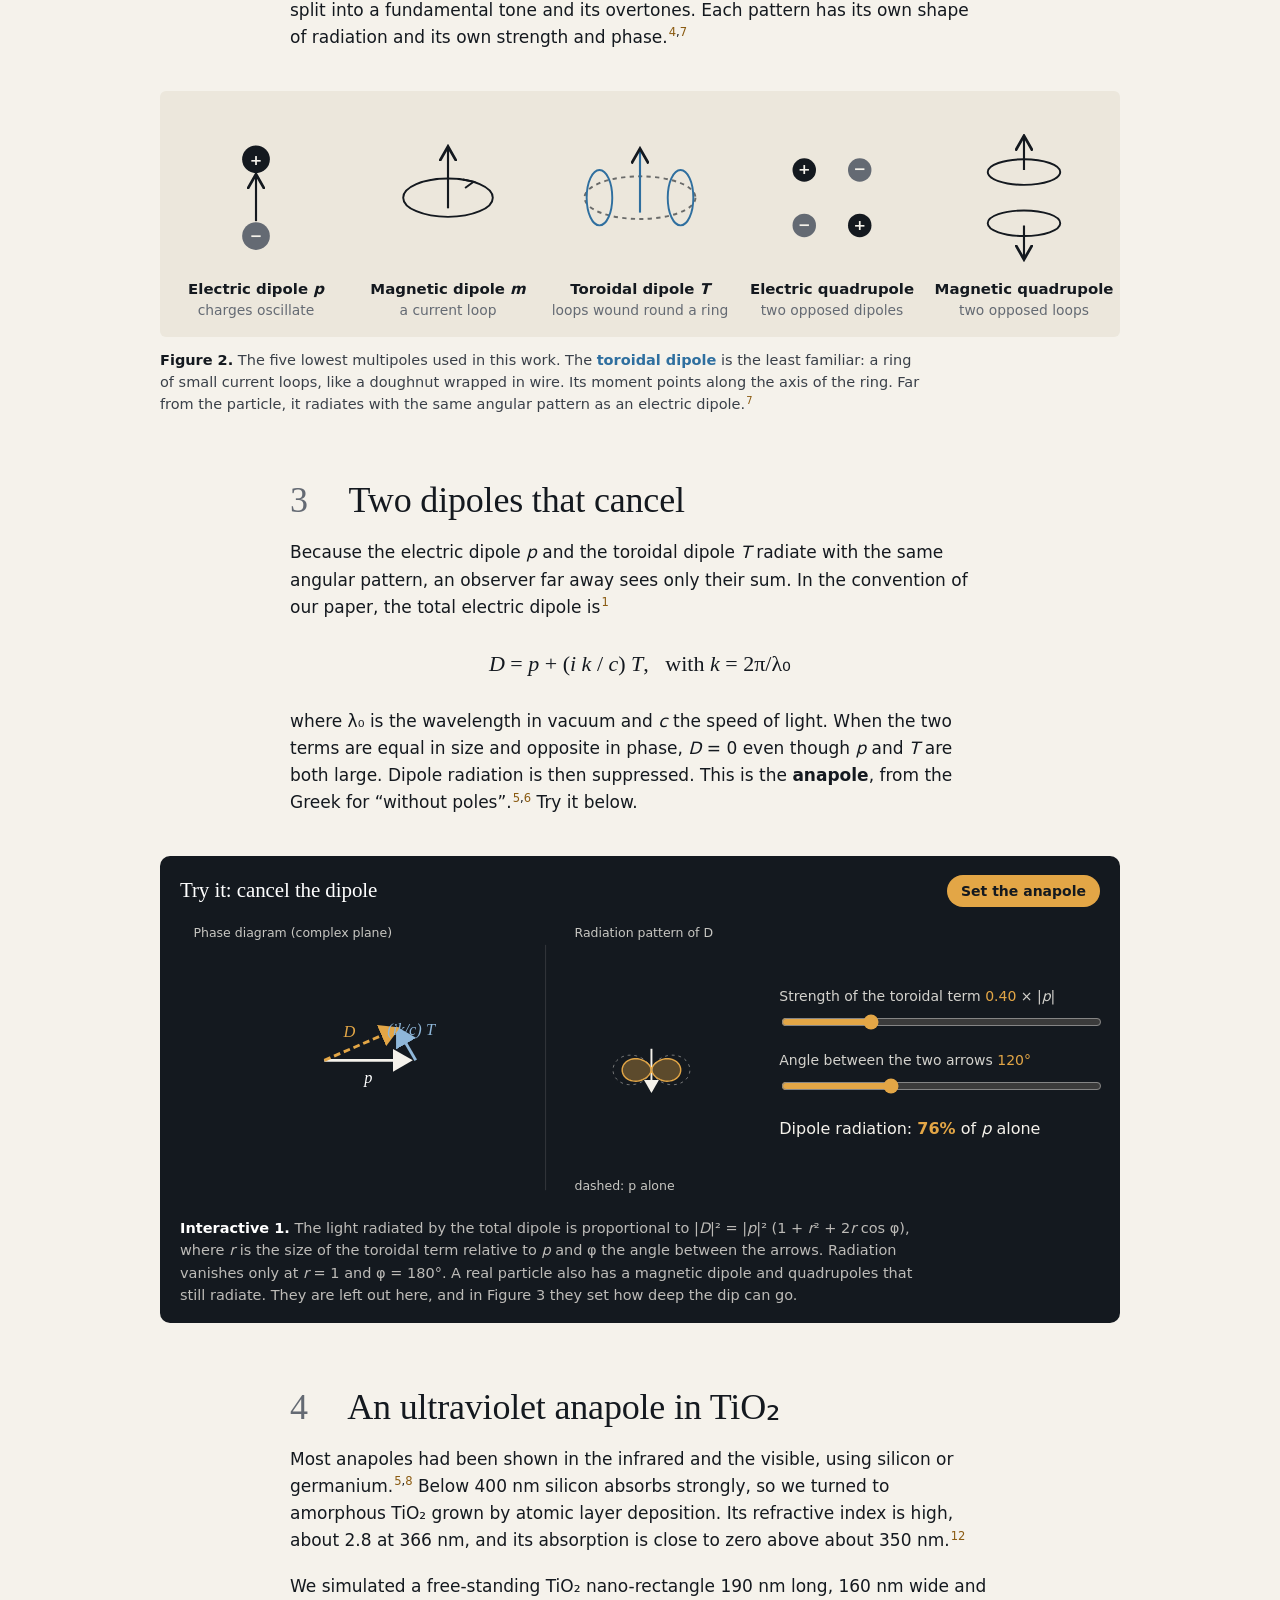
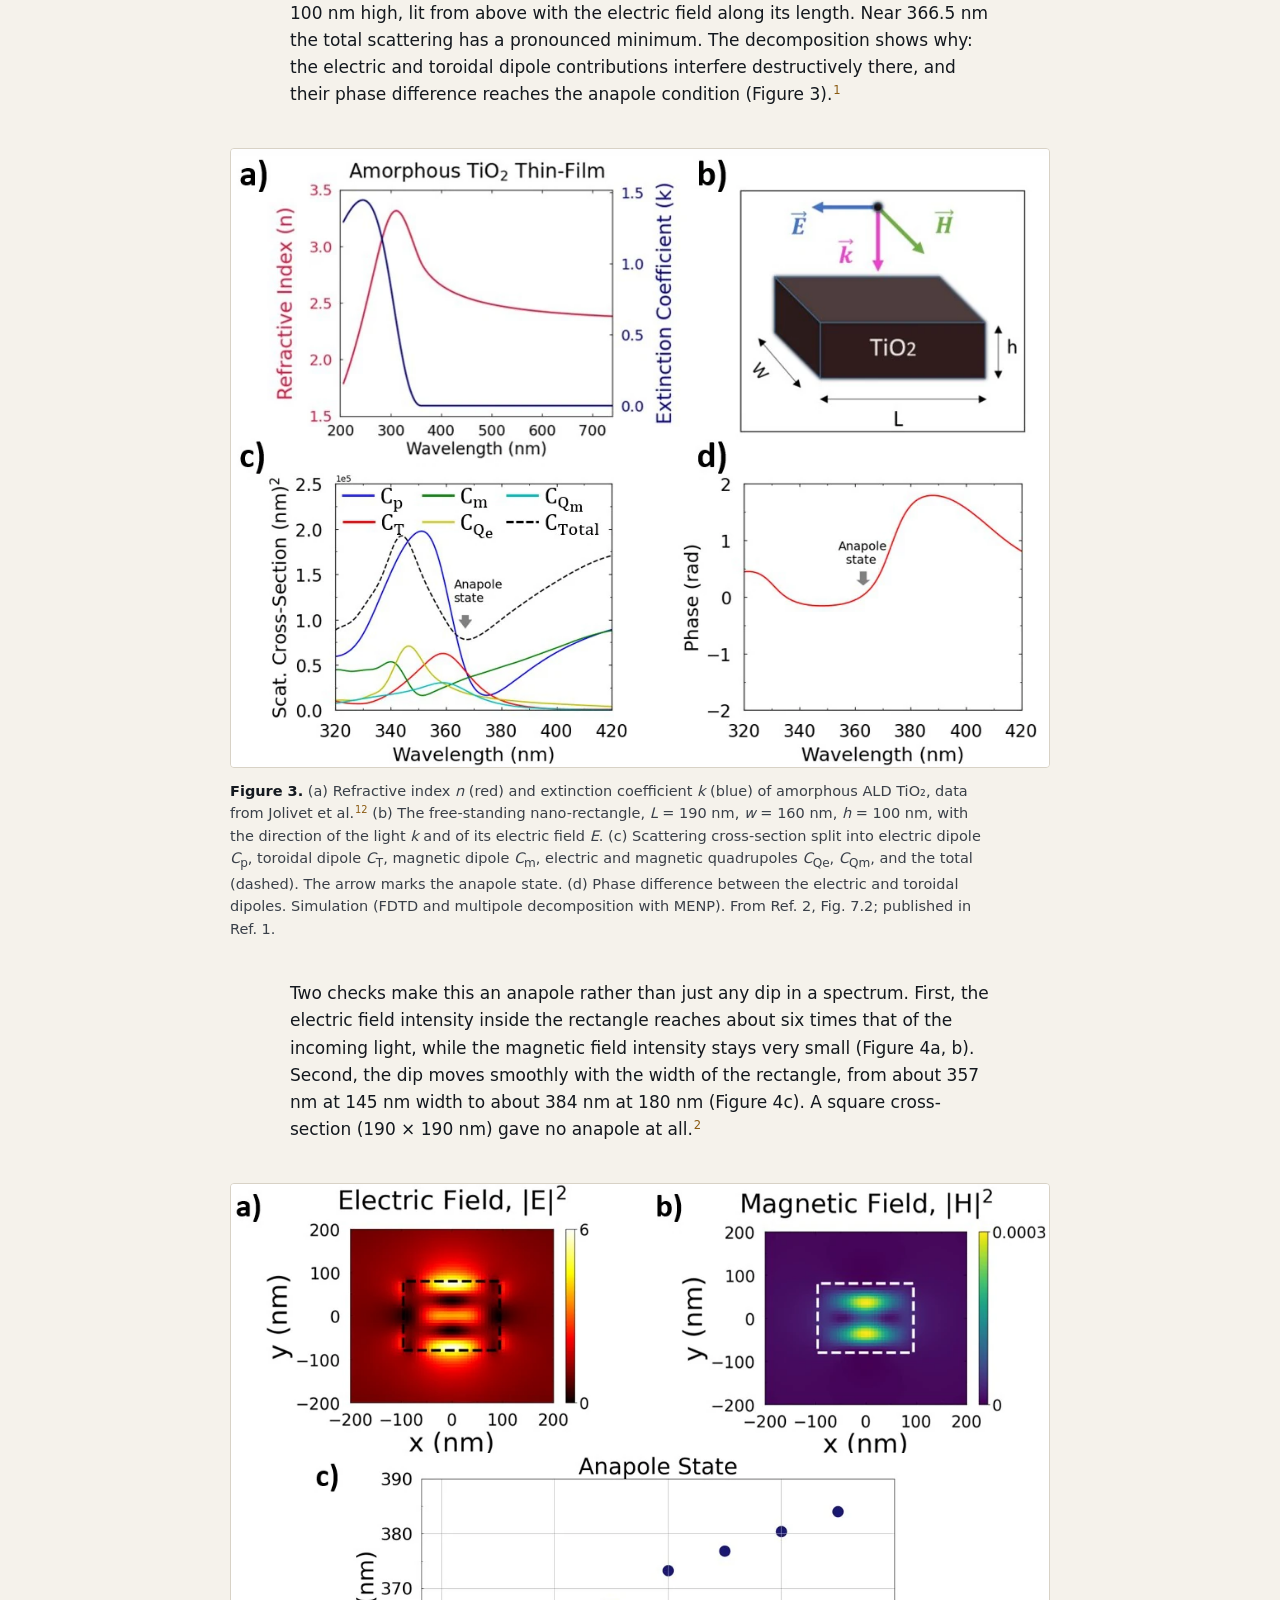
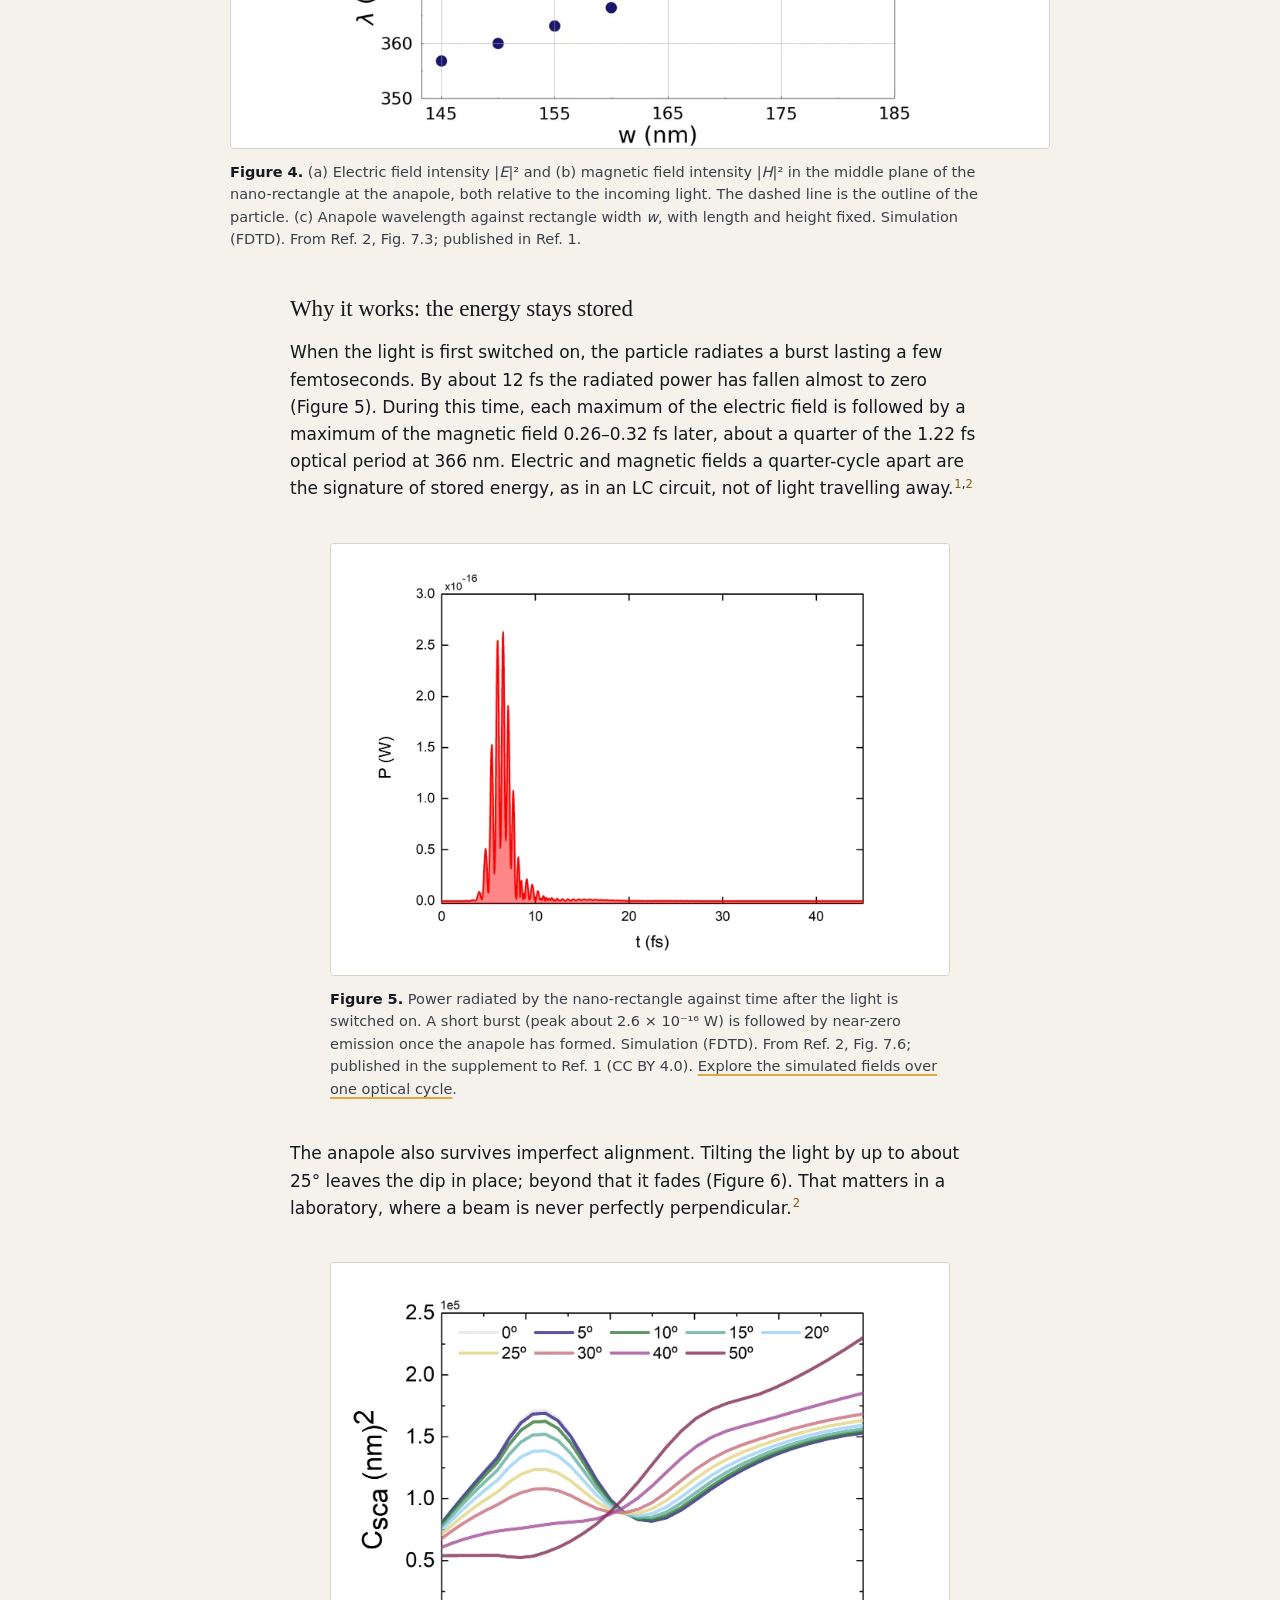
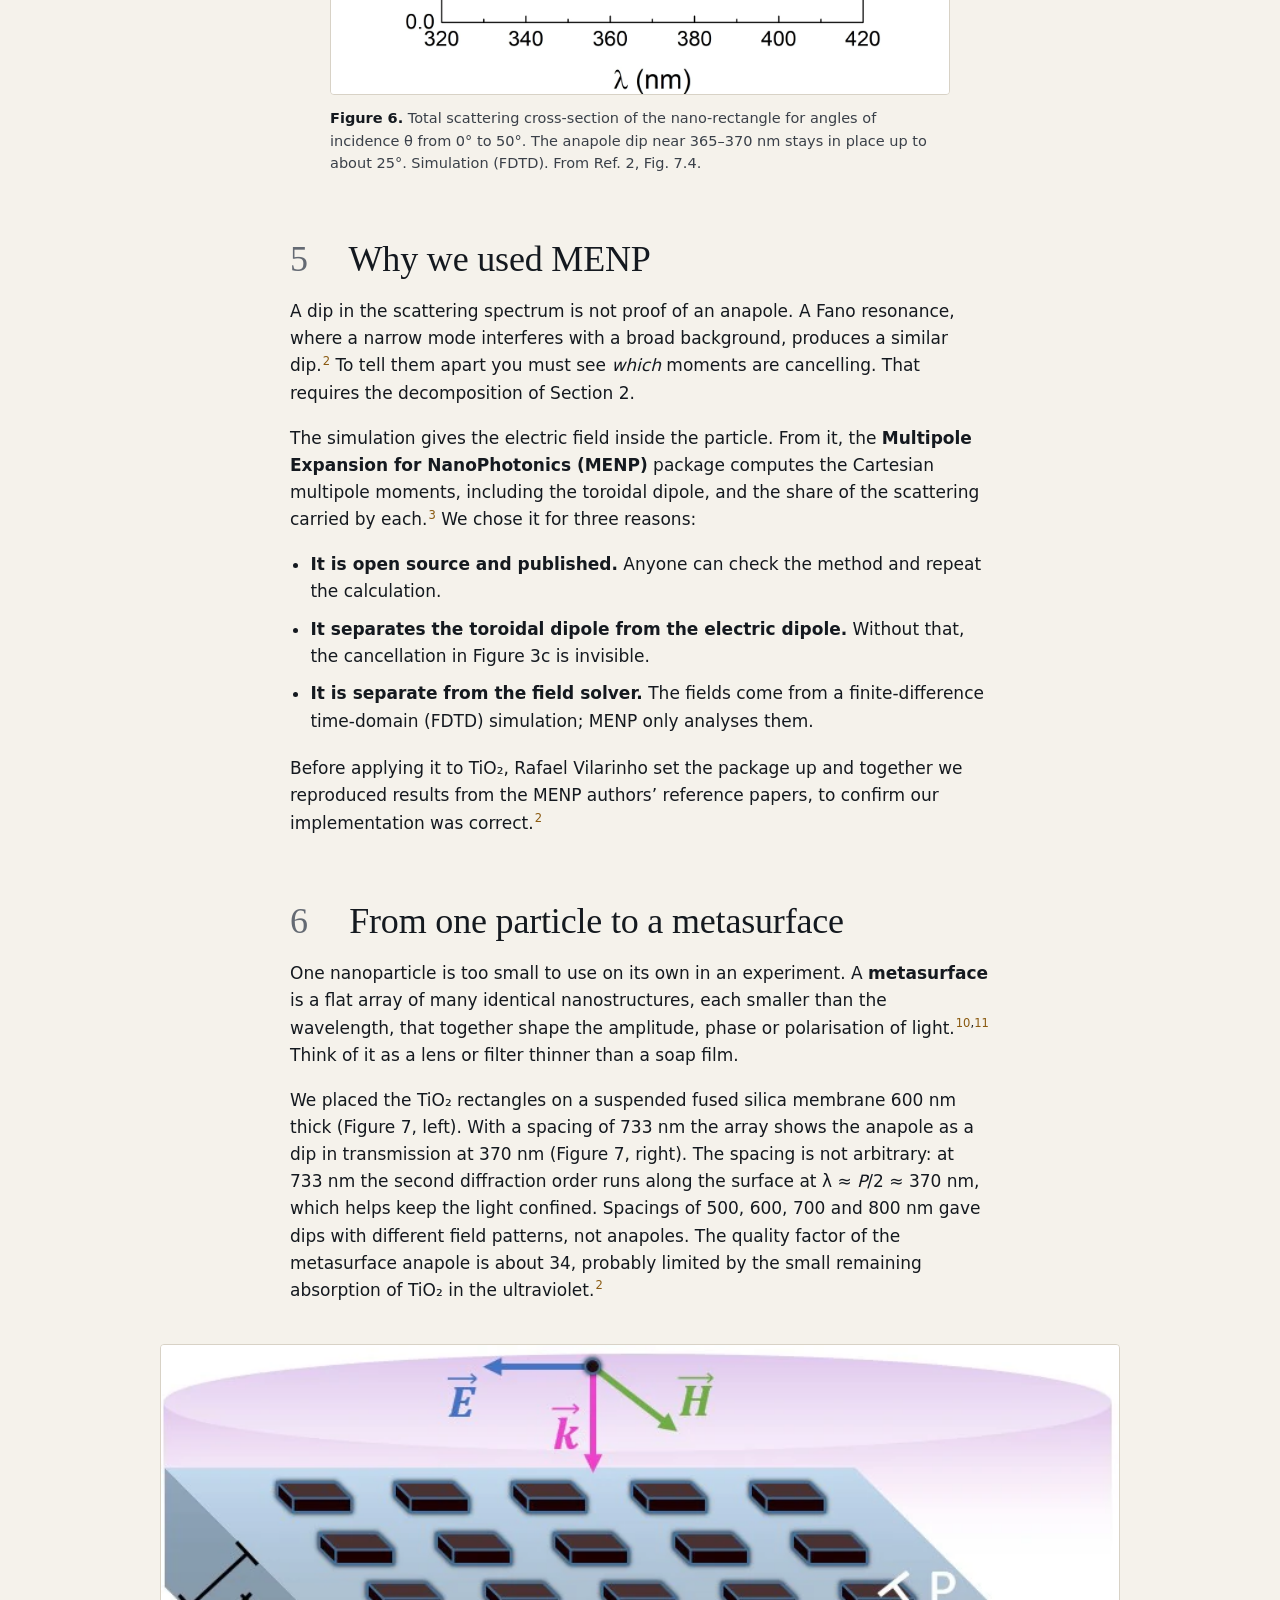
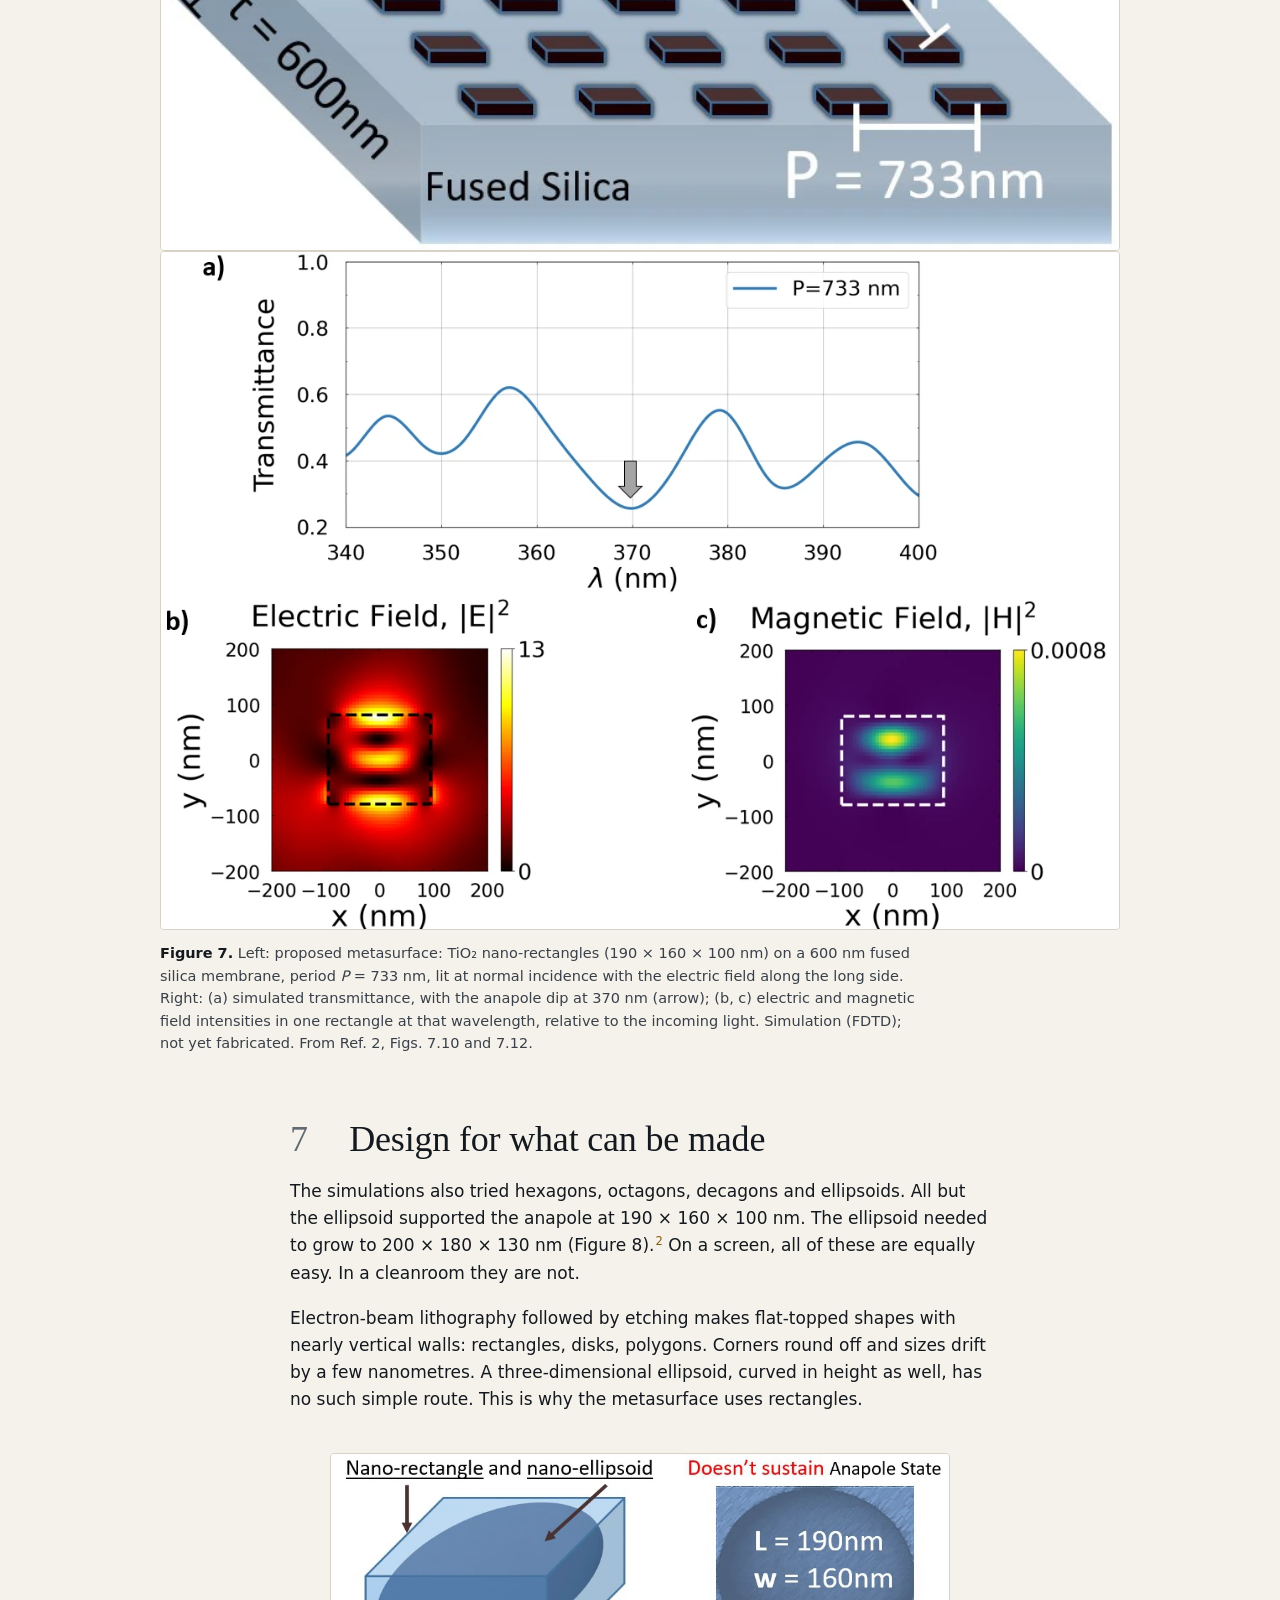
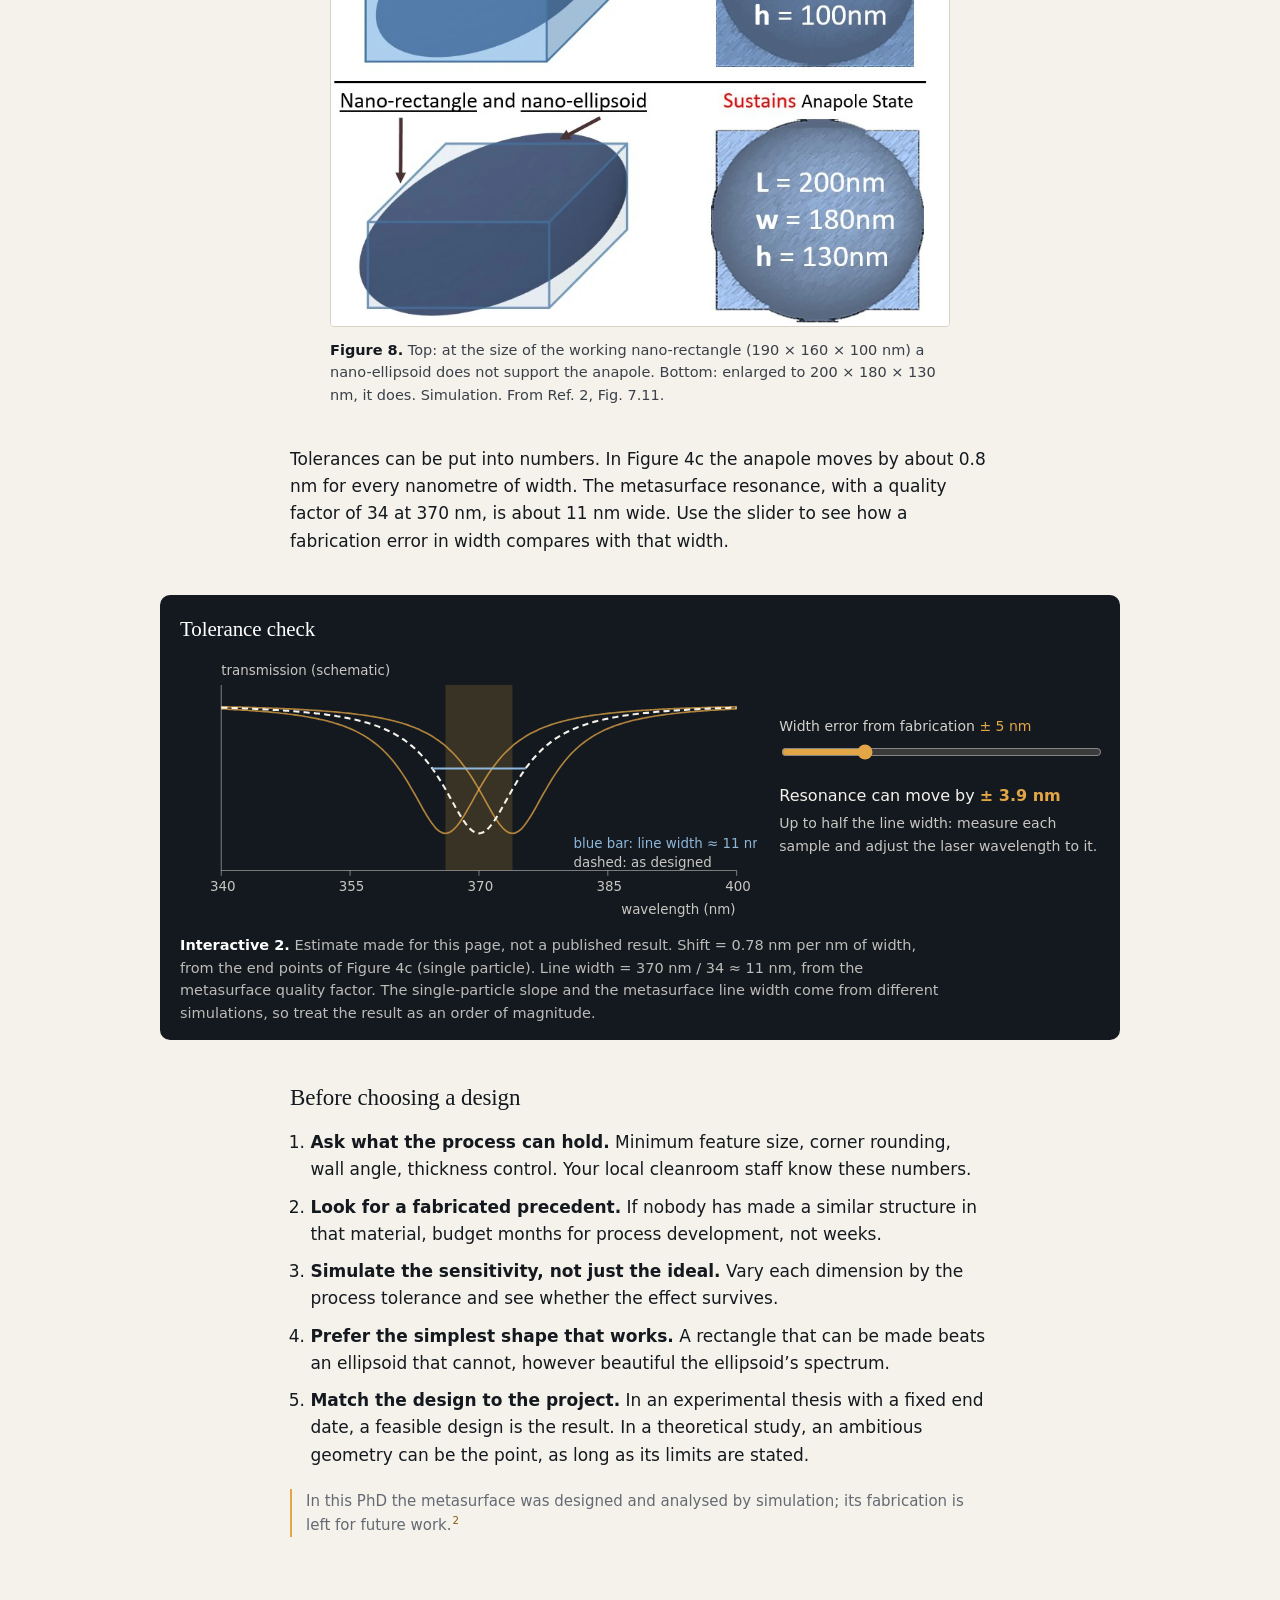
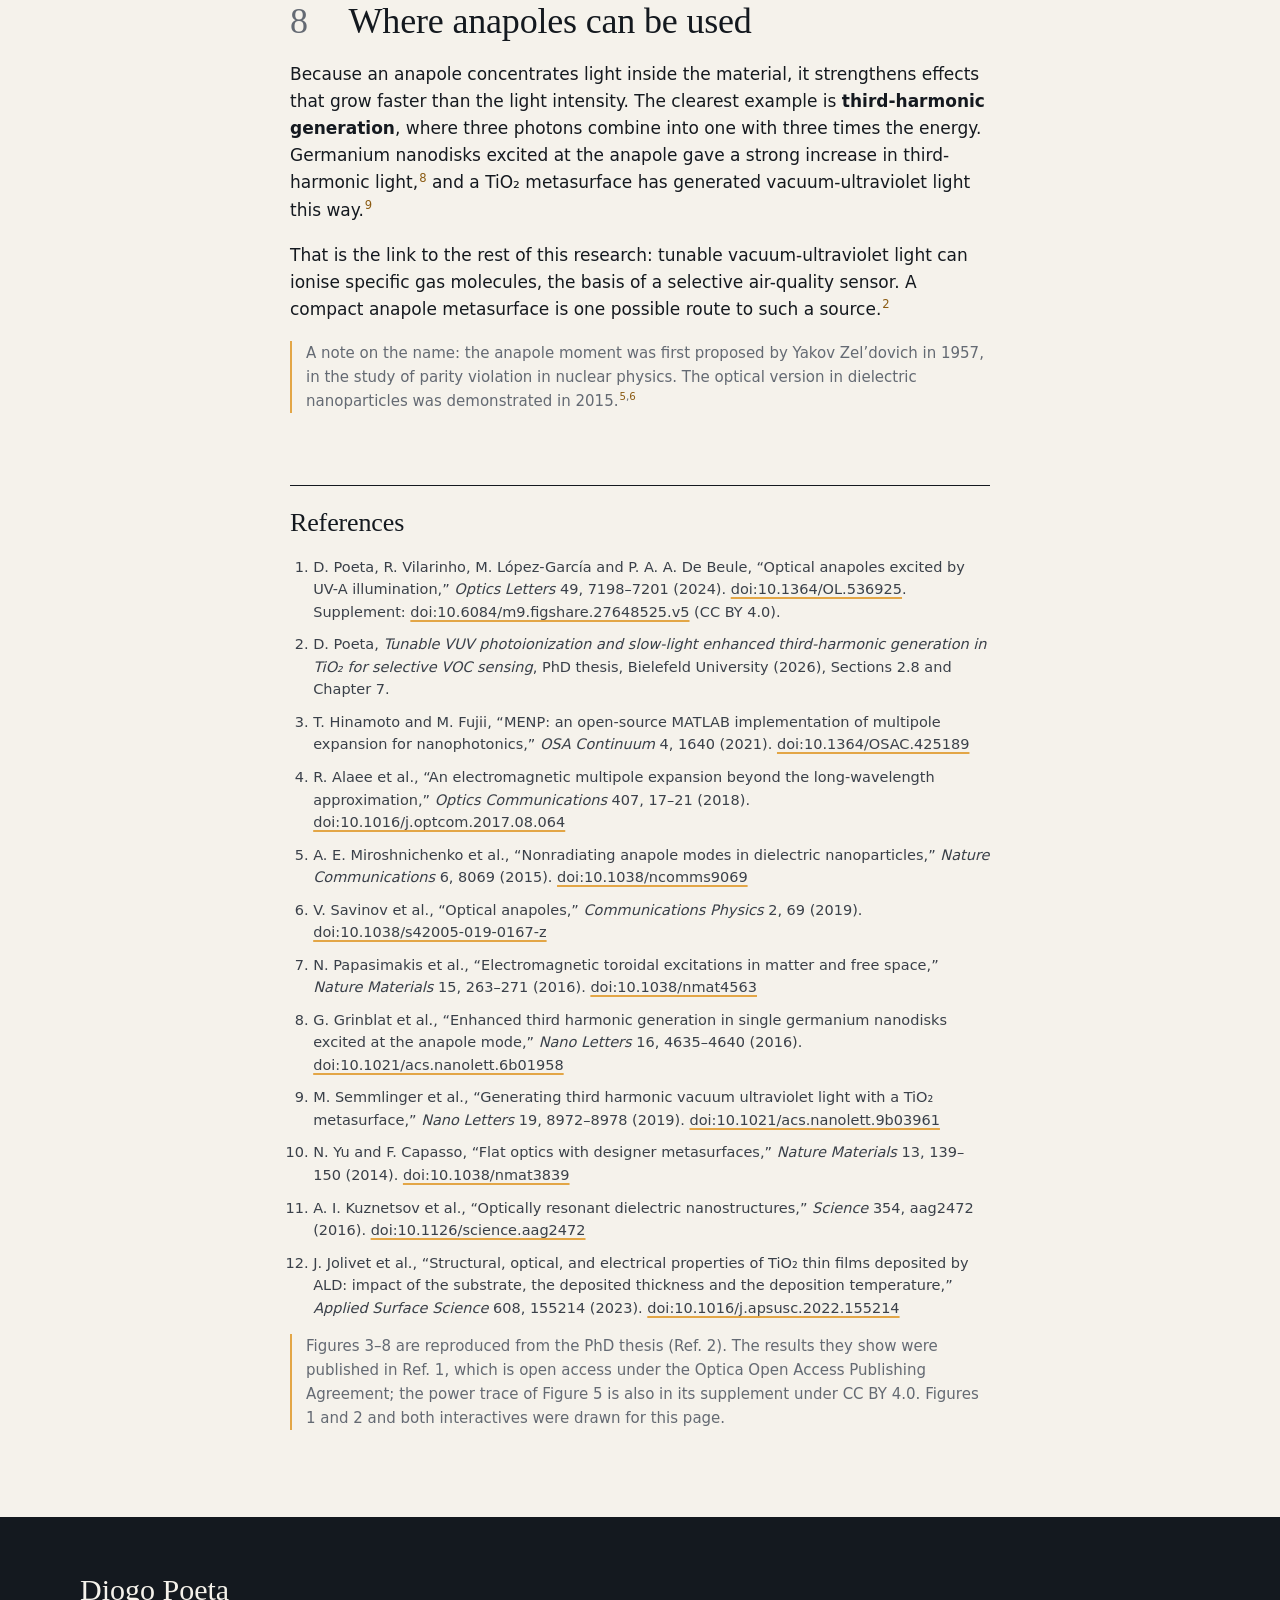
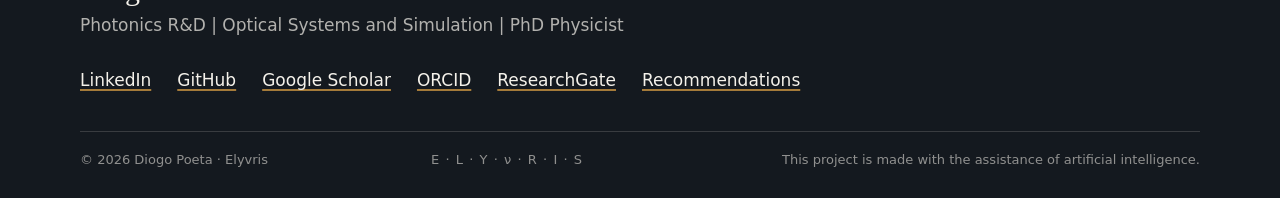
==== commit 240df06f: "Link ResearchGate in website footers" ====
--- a/website/anapoles.html
+++ b/website/anapoles.html
@@ -300,6 +300,7 @@
         <a href="https://github.com/diogo-poeta" rel="noopener noreferrer">GitHub</a>
         <a href="https://scholar.google.com/citations?user=9GATdmUAAAAJ" rel="noopener noreferrer">Google Scholar</a>
         <a href="https://orcid.org/0009-0002-1451-5147" rel="noopener noreferrer">ORCID</a>
+        <a href="https://www.researchgate.net/profile/Diogo-Poeta" rel="noopener noreferrer">ResearchGate</a>
         <a href="recommendations.html">Recommendations</a>
       </nav>
     </div>
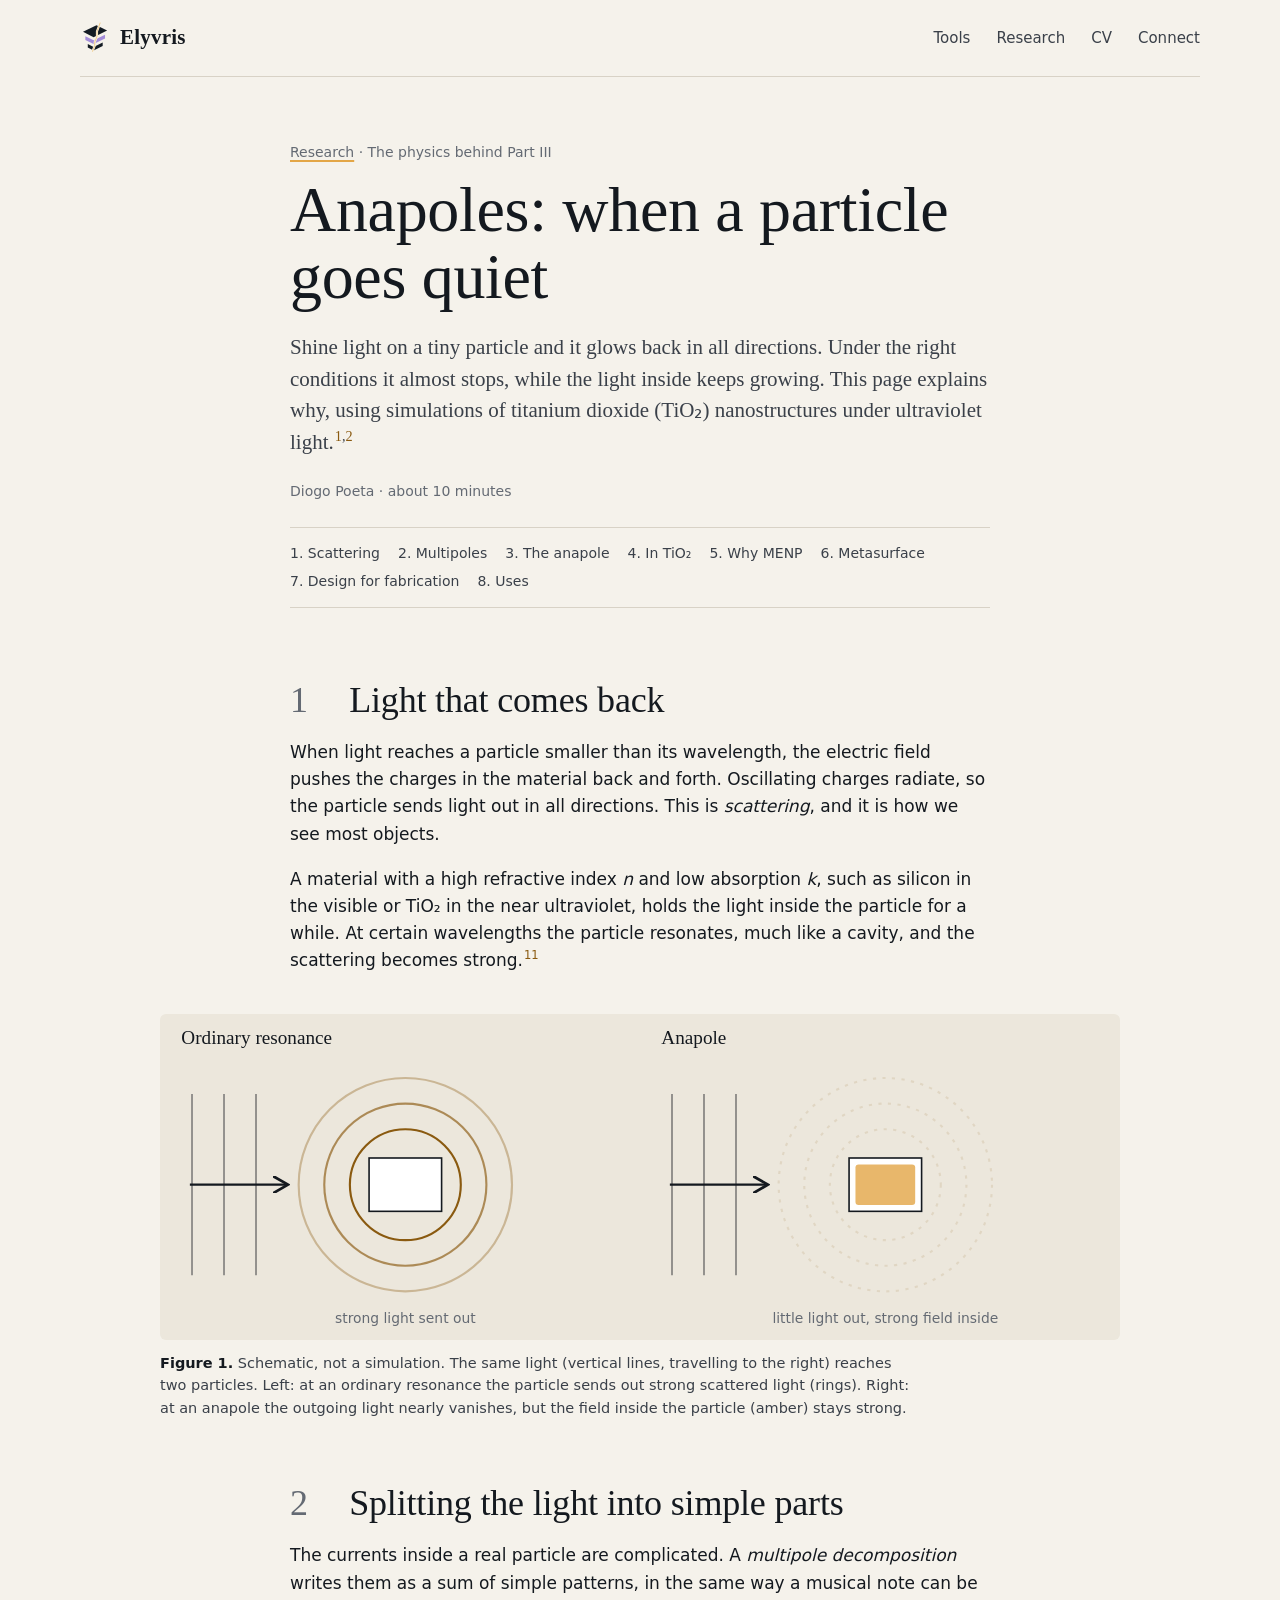
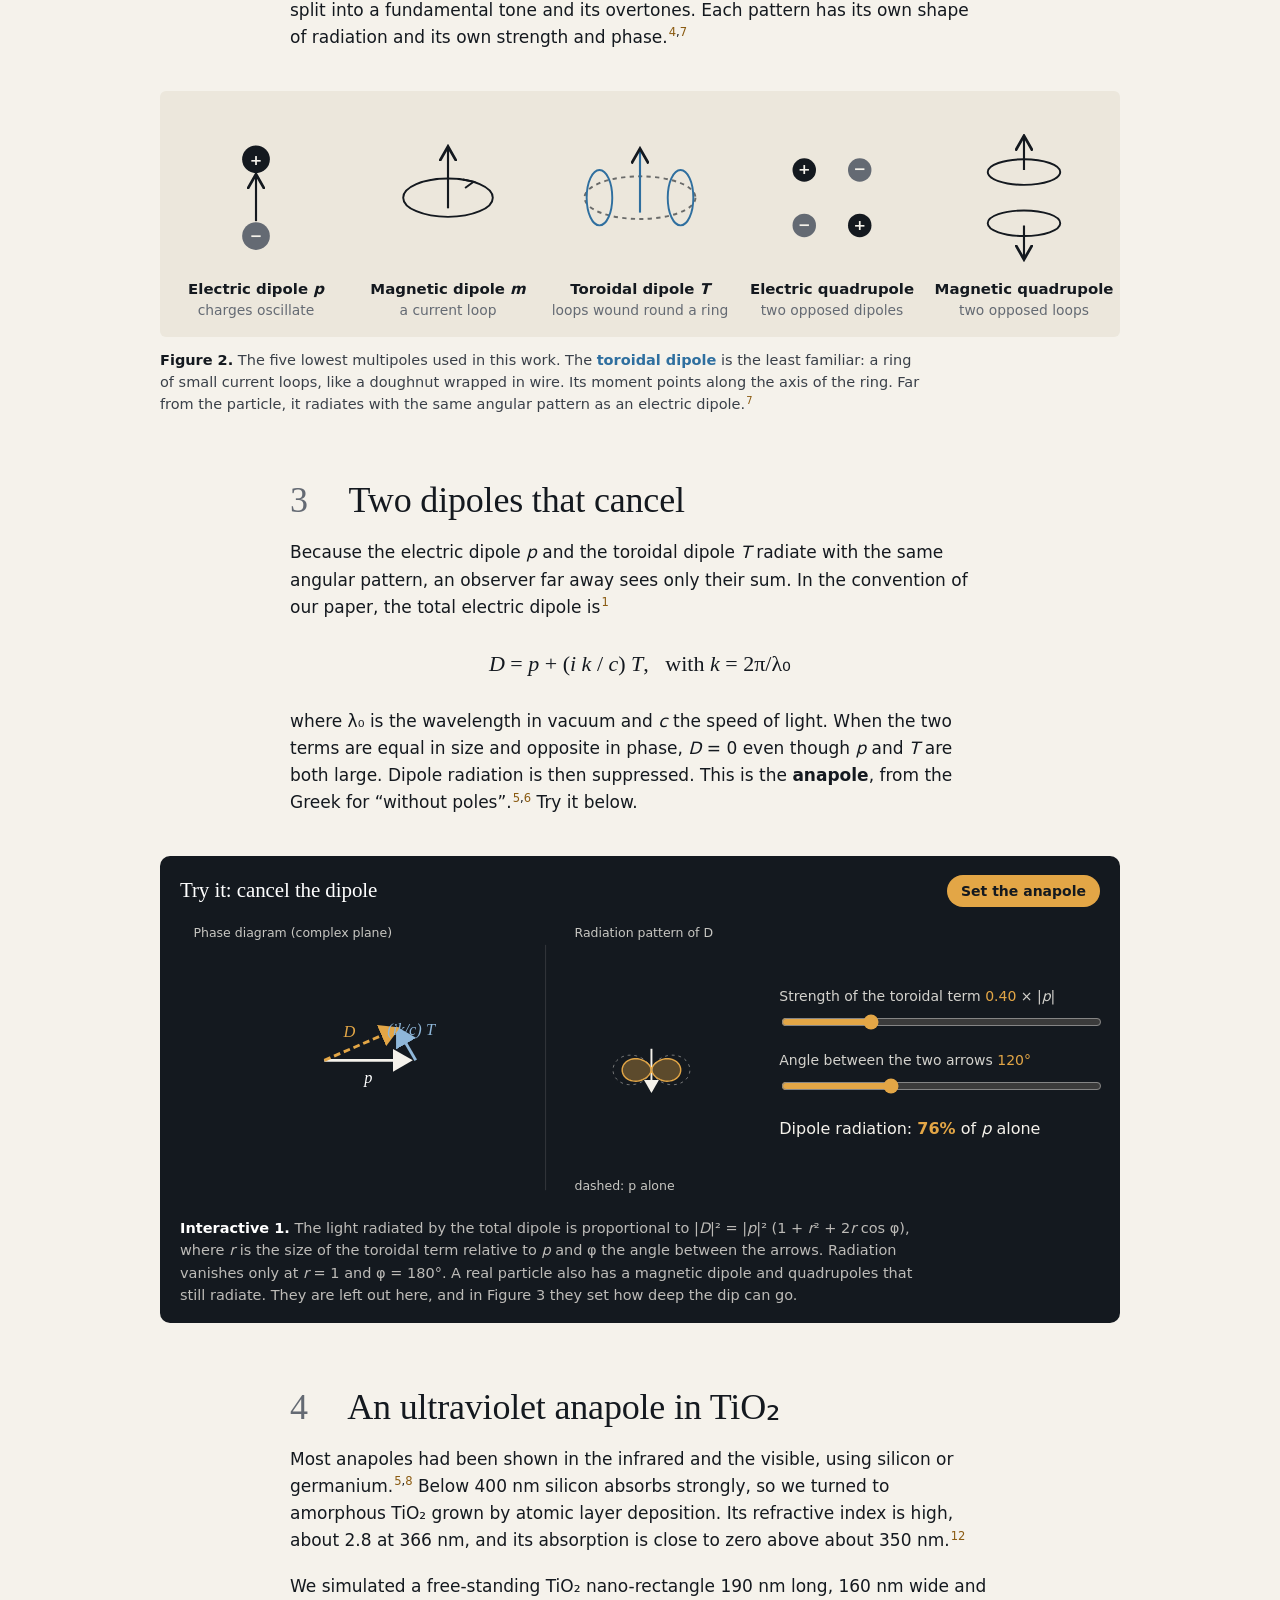
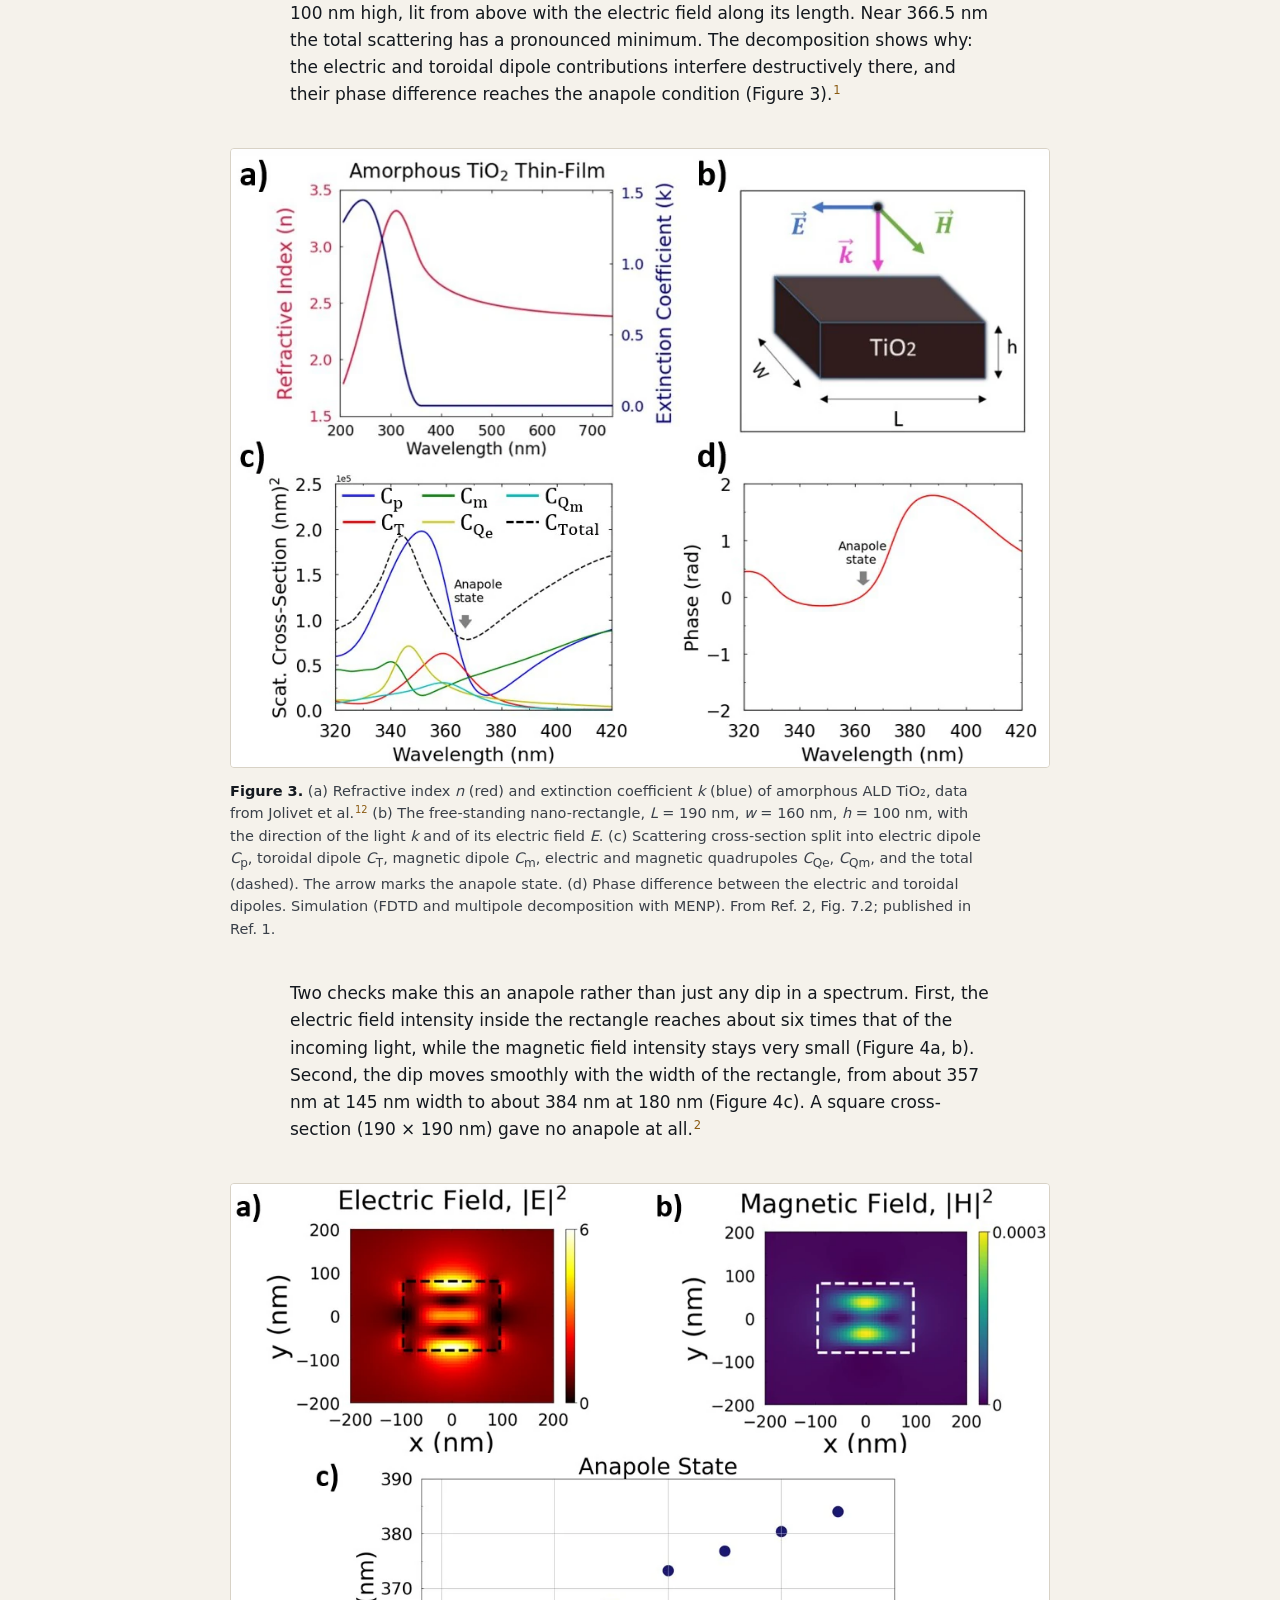
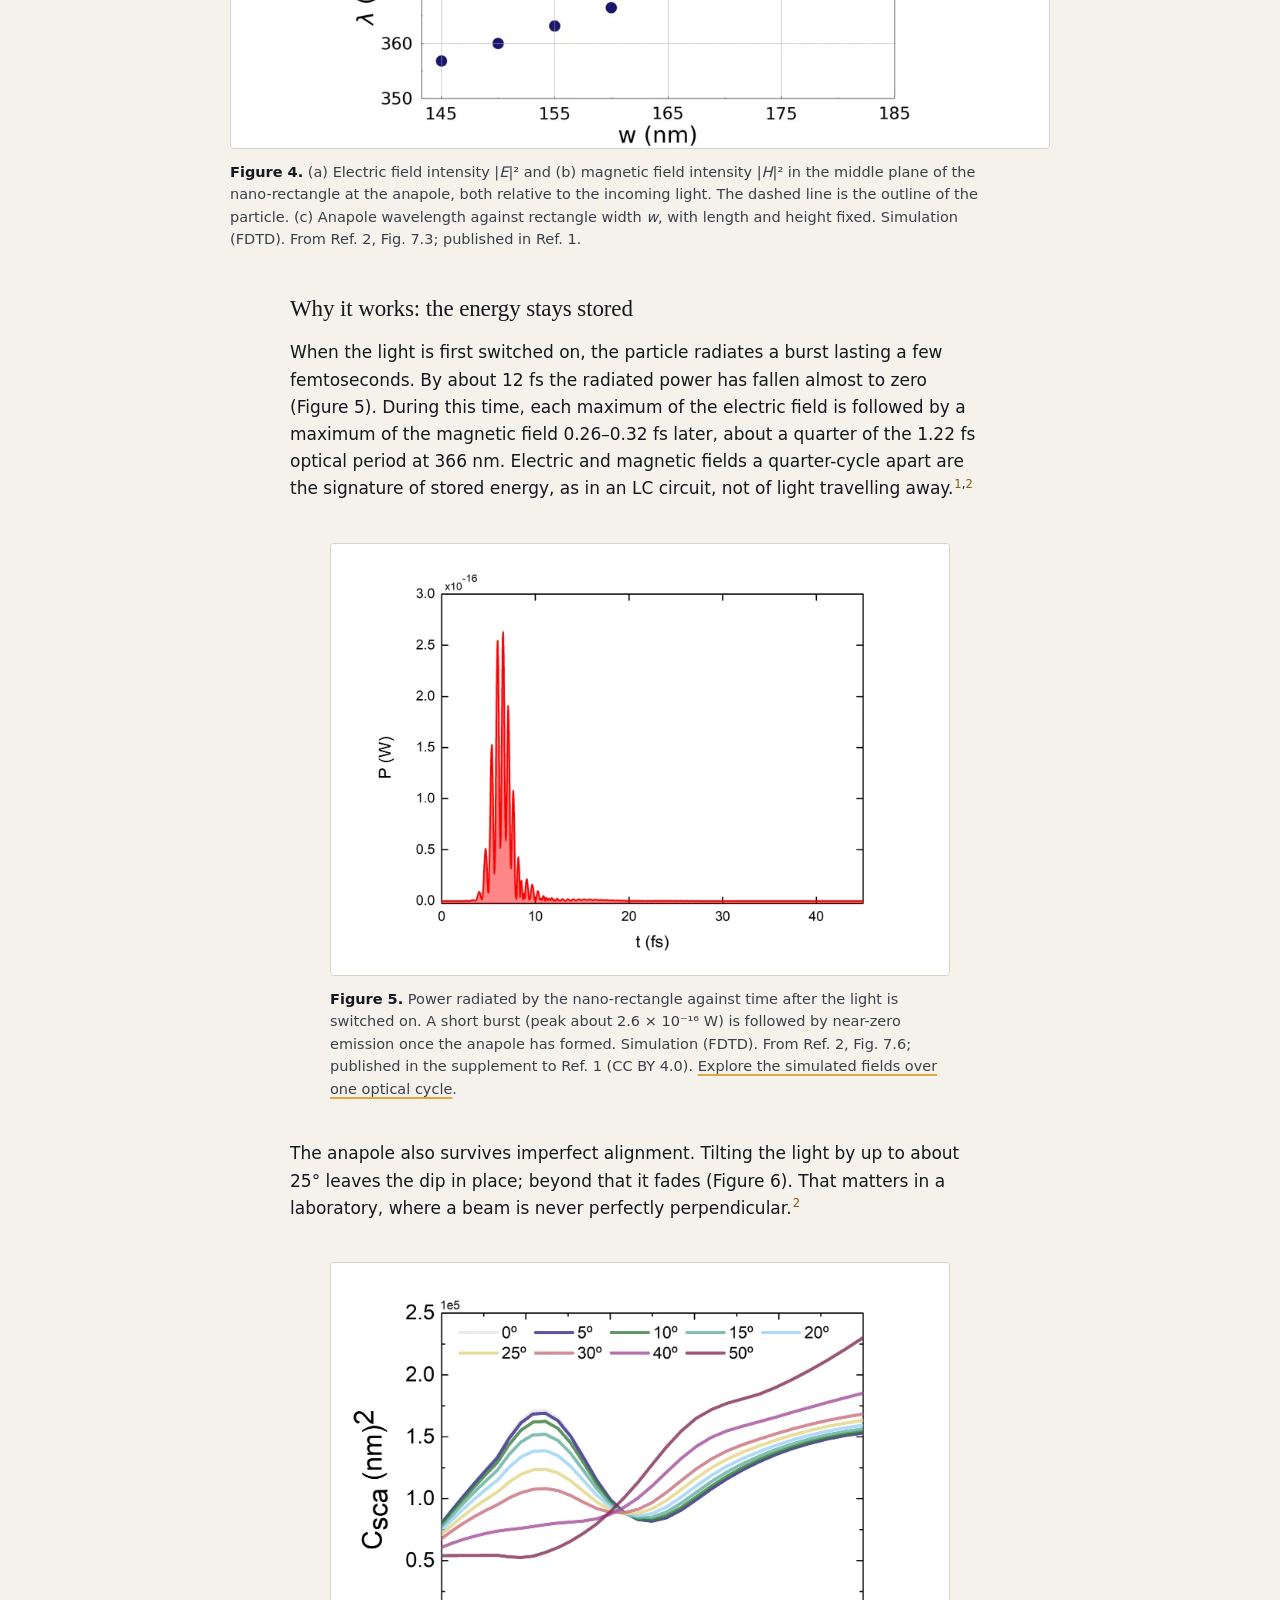
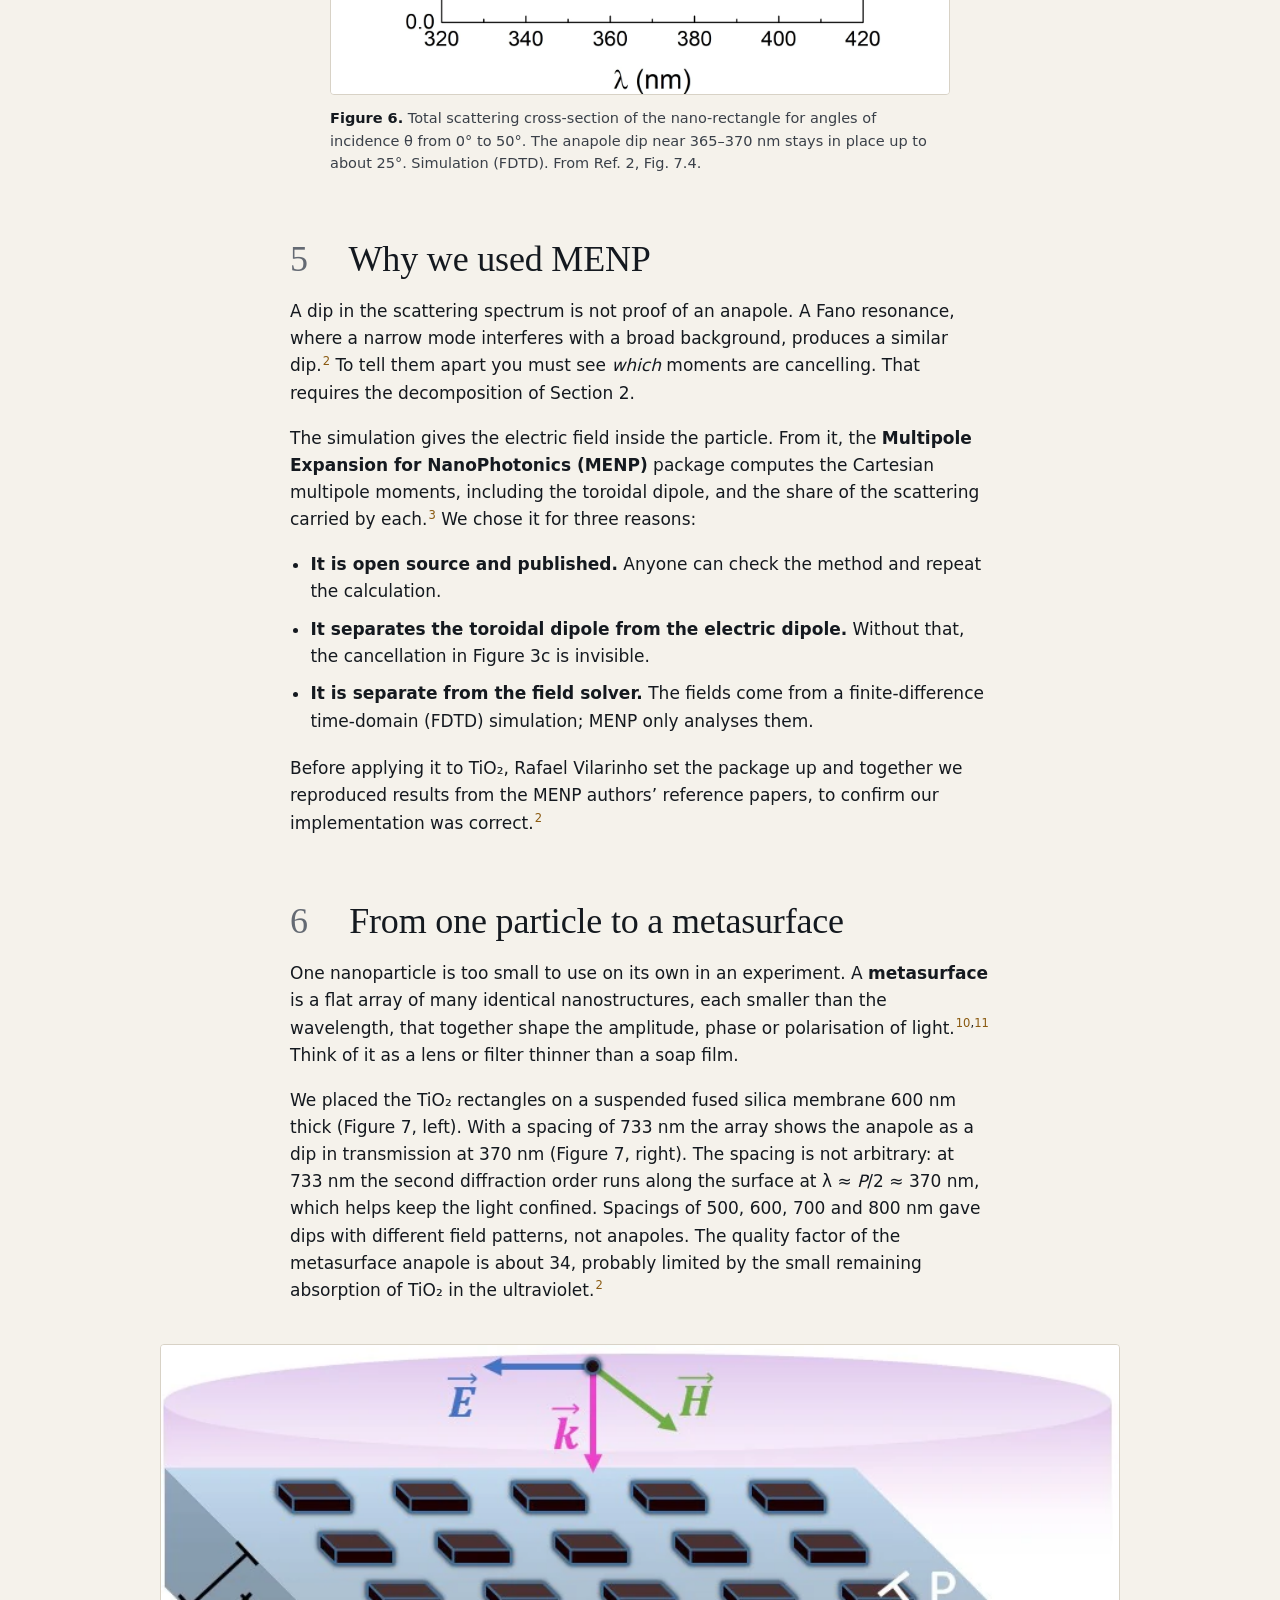
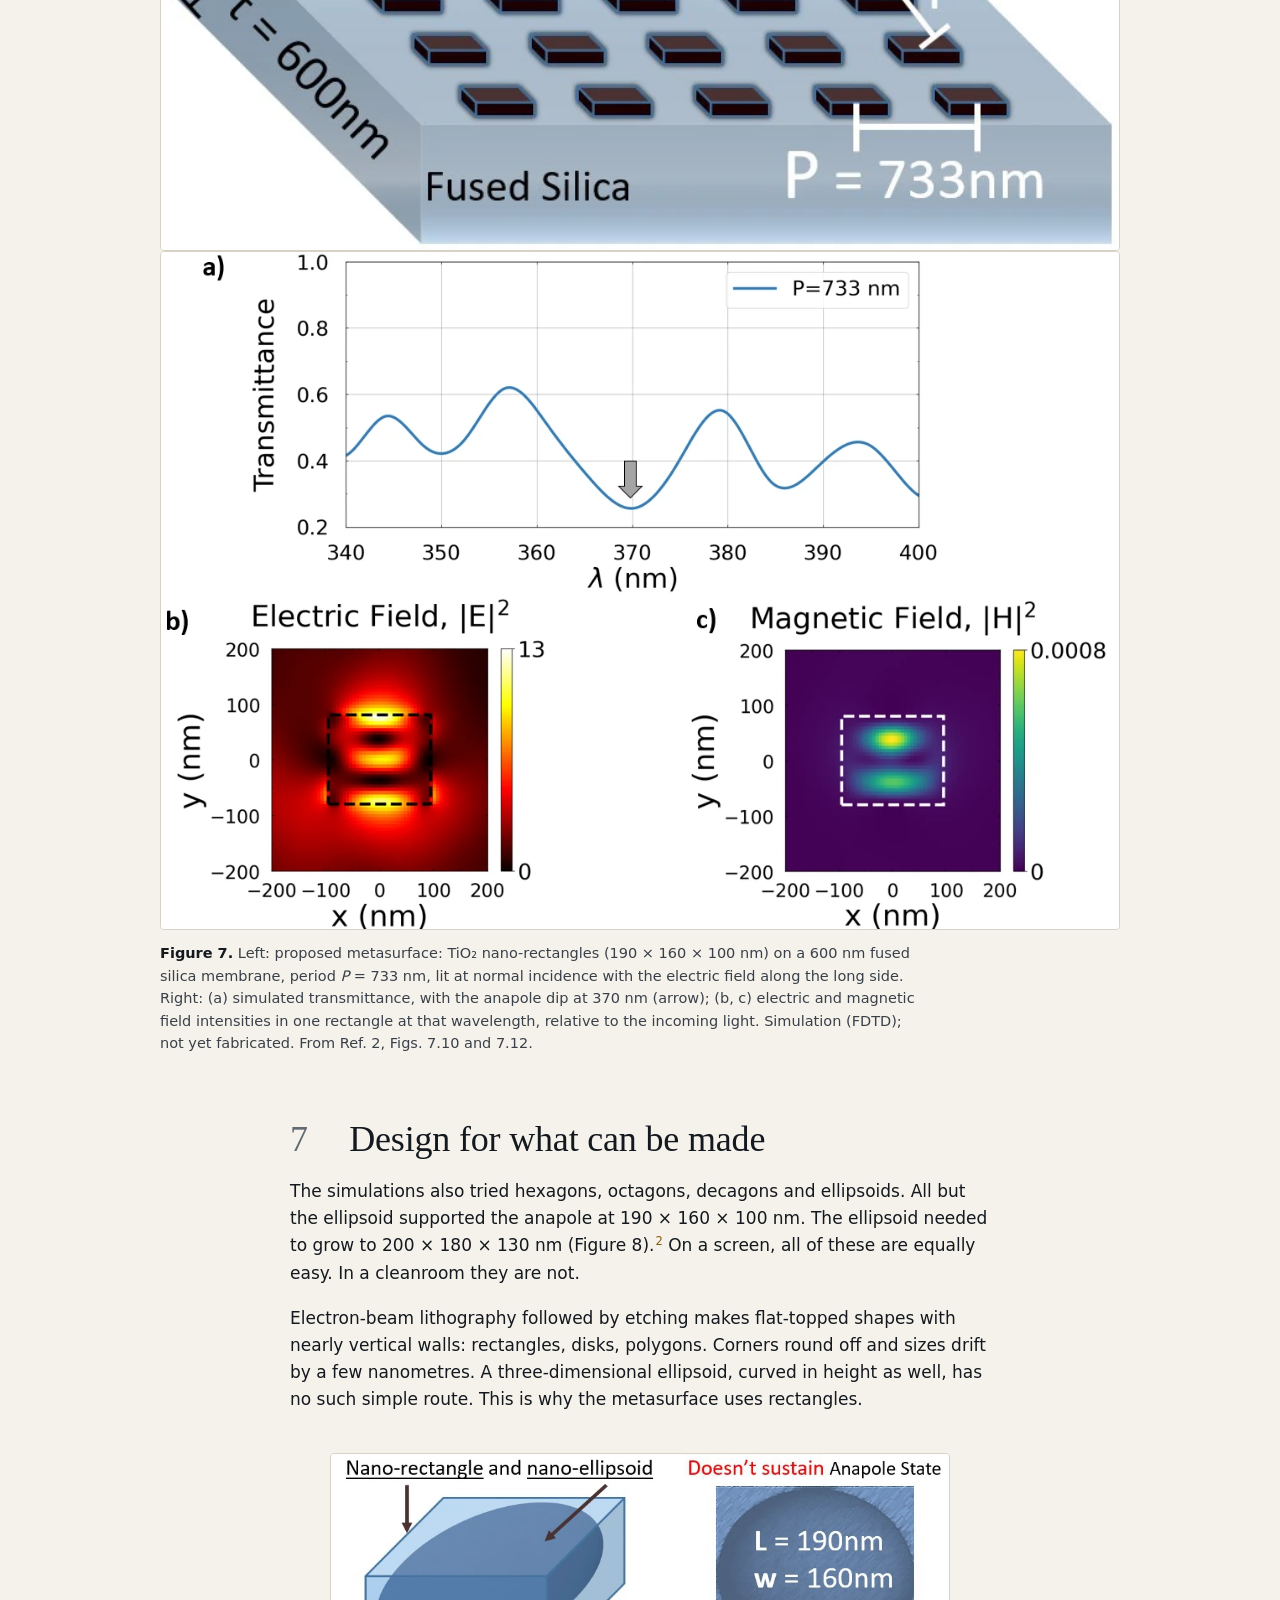
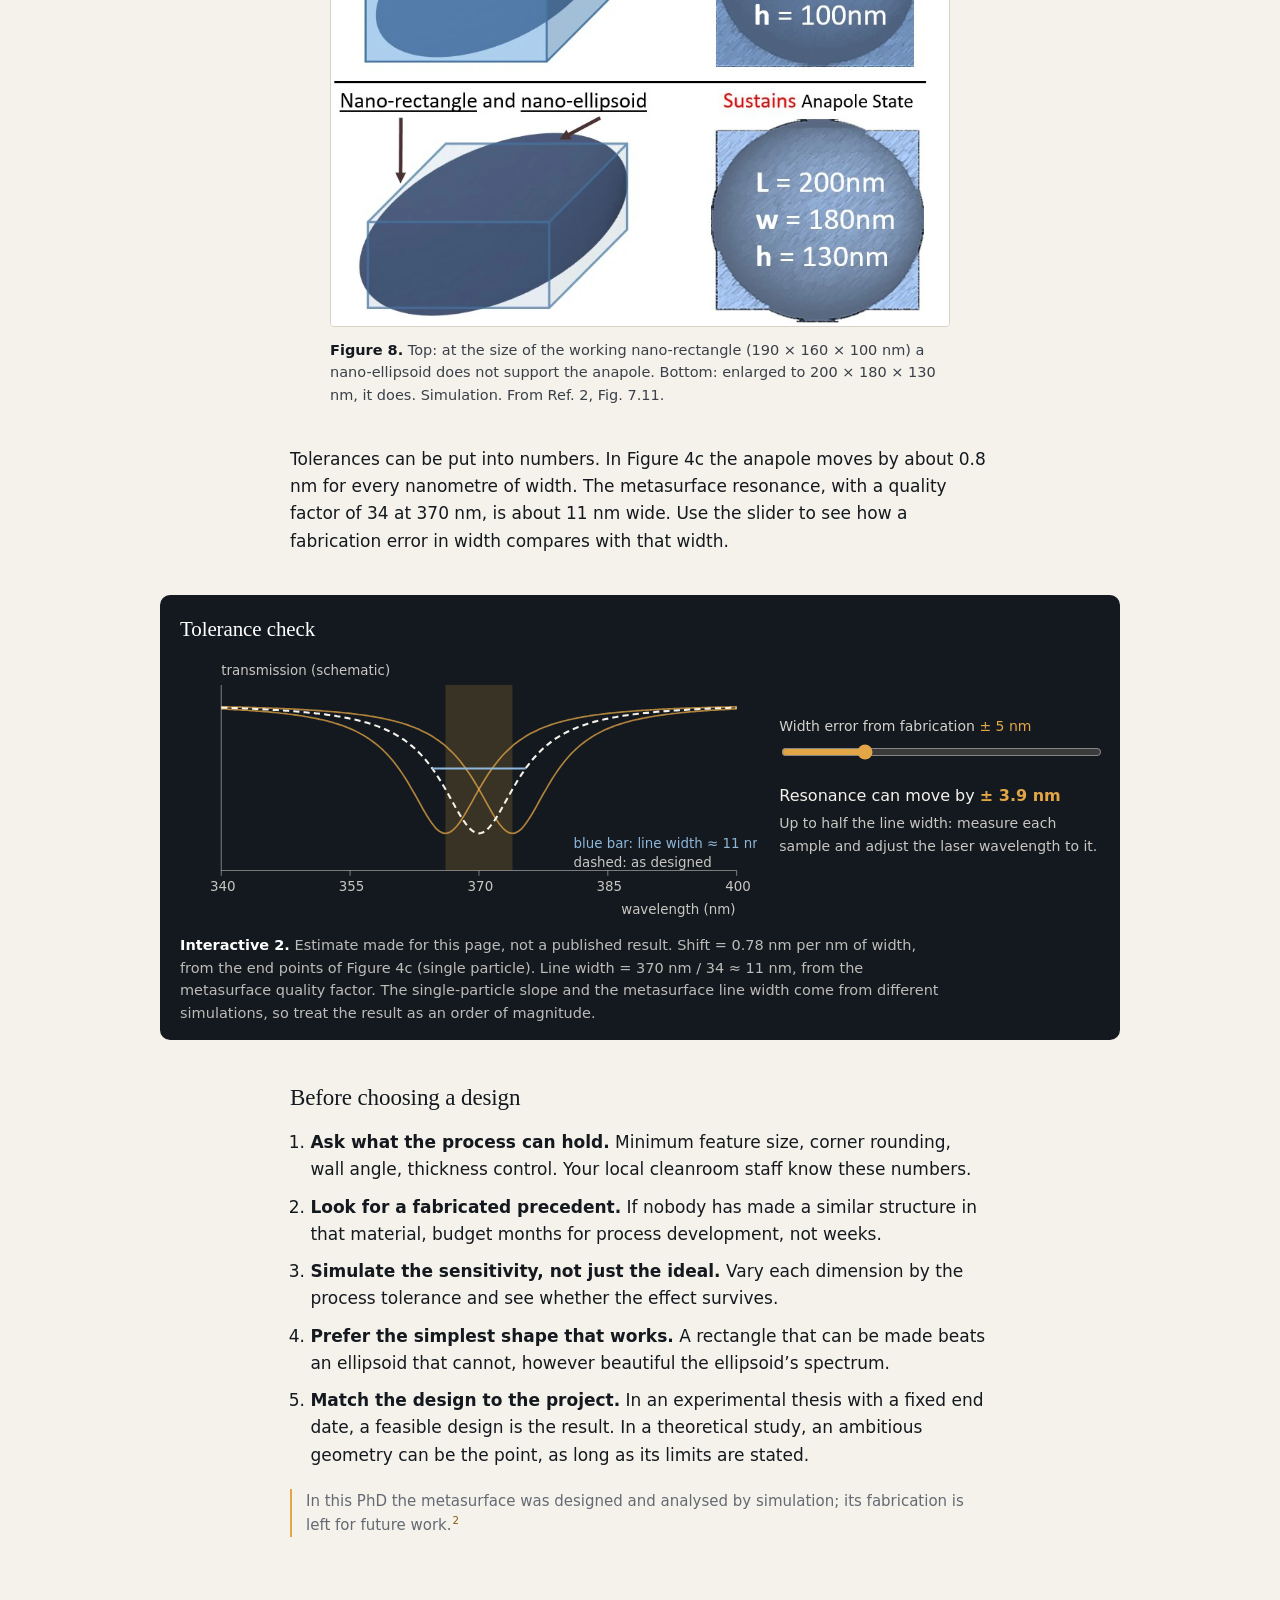
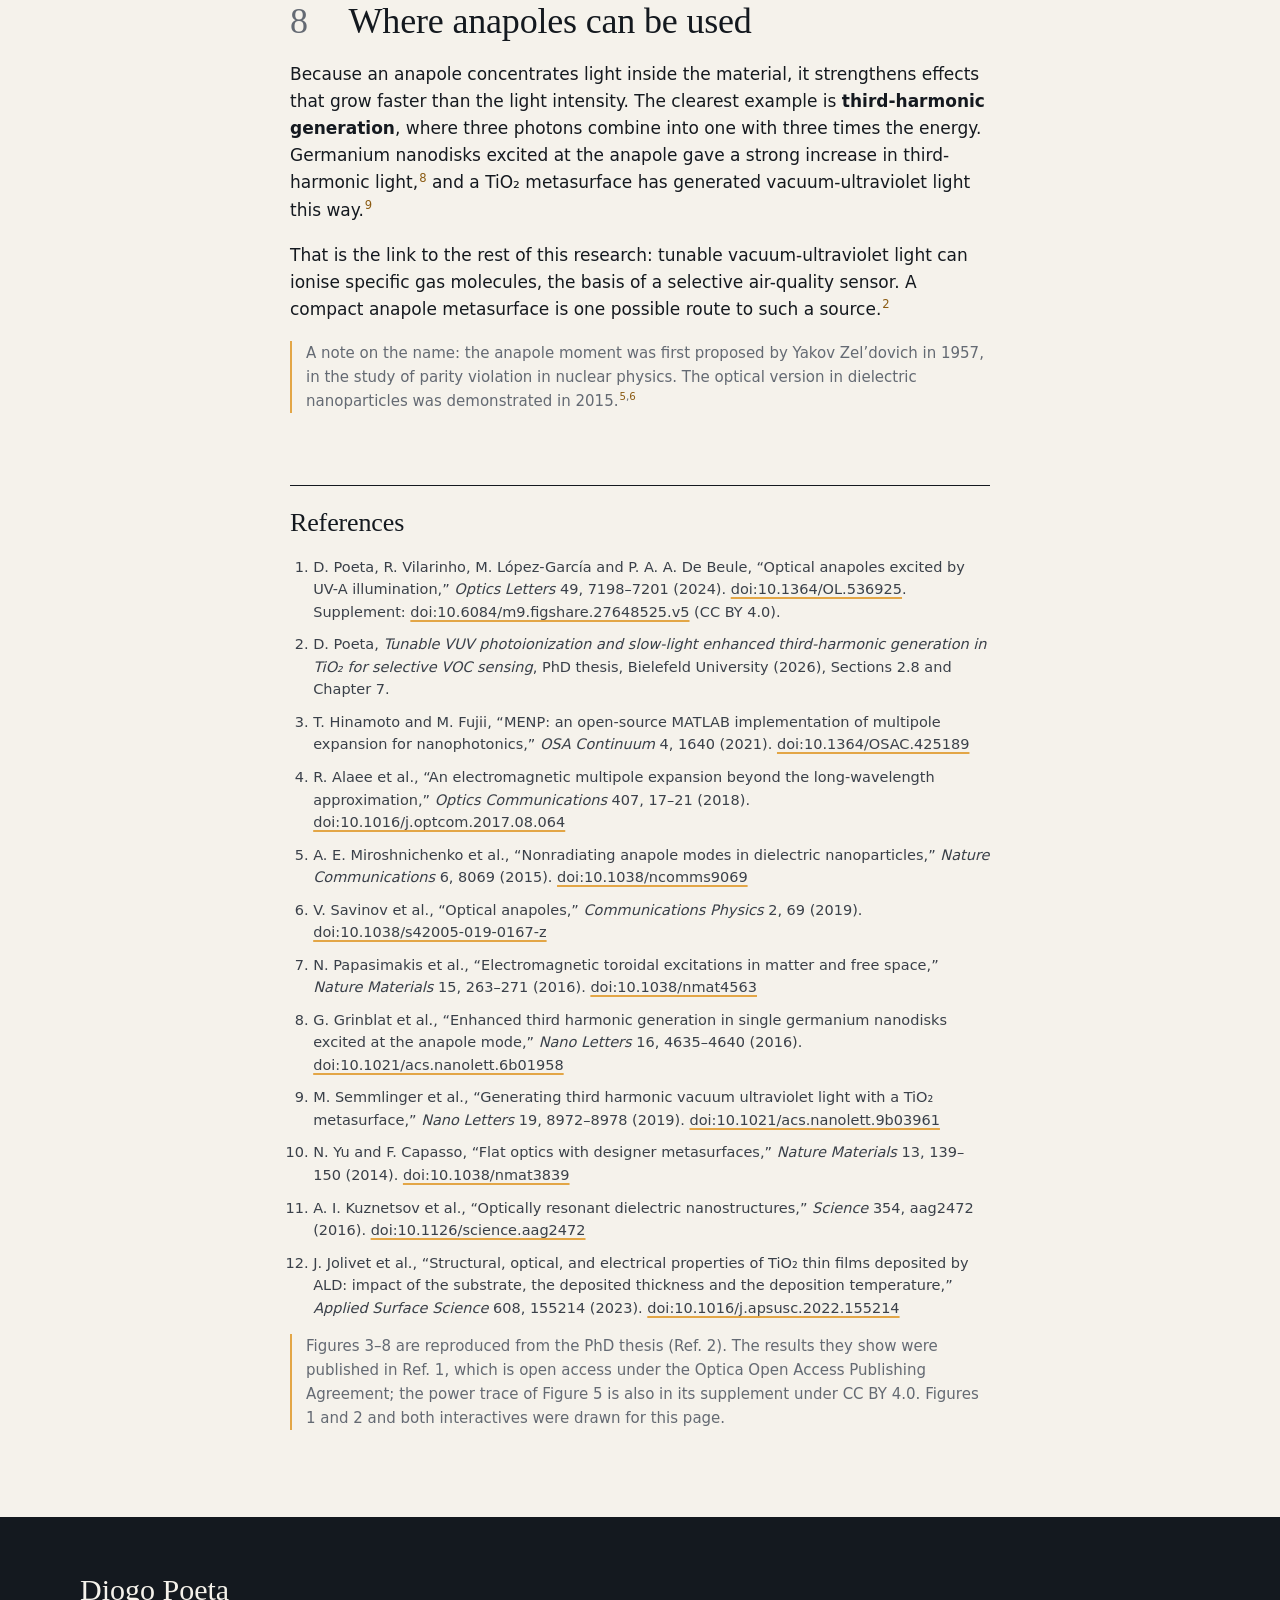
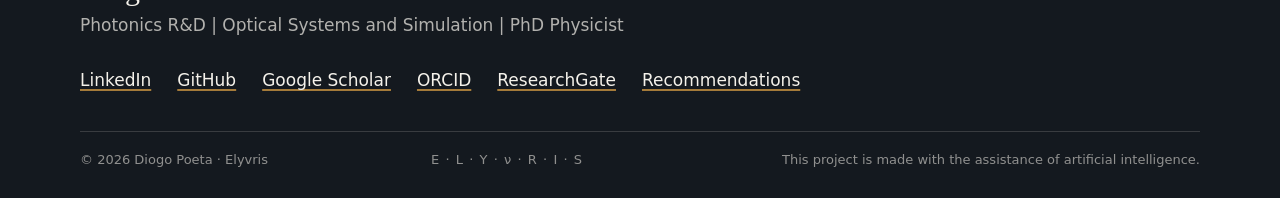
==== commit acd4a89b: "Replace "Three ways in" with an essay, and put the physics inside the research - Home: three plain l" ====
--- a/website/anapoles.html
+++ b/website/anapoles.html
@@ -1,317 +1,317 @@
-<!doctype html>
-<html lang="en">
-<head>
-  <meta charset="utf-8">
-  <meta http-equiv="Content-Security-Policy" content="default-src 'self'; script-src 'self'; style-src 'self' 'unsafe-inline'; img-src 'self' data:; connect-src 'self'; font-src 'self'; object-src 'none'; base-uri 'none'; form-action 'none'; upgrade-insecure-requests">
-  <meta name="referrer" content="strict-origin-when-cross-origin">
-  <meta name="viewport" content="width=device-width, initial-scale=1">
-  <title>Anapoles, explained · Elyvris</title>
-  <meta name="description" content="What an optical anapole is, how a multipole decomposition finds one, why it works, how a metasurface is built from it, and why fabrication tolerances decide the design. Illustrated with simulations of TiO₂ nanostructures in the ultraviolet.">
-  <meta name="theme-color" content="#11161C">
-  <meta property="og:title" content="Anapoles, explained · Elyvris">
-  <meta property="og:description" content="When a nanoparticle goes quiet: anapoles, multipoles and metasurfaces in TiO₂ under ultraviolet light.">
-  <meta property="og:type" content="article">
-  <meta property="og:image" content="https://diogo-poeta.github.io/elyvris/assets/brand/elyvris-social.png">
-  <link rel="canonical" href="https://diogo-poeta.github.io/elyvris/anapoles.html">
-  <link rel="icon" href="favicon.svg?v=20" type="image/svg+xml">
-  <link rel="stylesheet" href="home.css?v=2">
-  <link rel="stylesheet" href="article.css?v=2">
-  <script defer src="anapoles.js?v=1"></script>
-</head>
-<body>
-  <a class="skip" href="#main">Skip to content</a>
-  <header class="top wrap">
-    <a class="brand" href="./" aria-label="Elyvris home"><img src="assets/brand/elyvris-mark.svg" width="34" height="36" alt="">Elyvris</a>
-    <nav aria-label="Main navigation">
-      <a href="index.html#tools">Tools</a>
-      <a href="research.html">Research</a>
-      <a href="cv.html">CV</a>
-      <a href="index.html#contact">Connect</a>
-    </nav>
-  </header>
-
-  <main id="main" class="article">
-    <header class="article-head wrap-text">
-      <p class="kicker"><a href="index.html#learn">Learn</a> · Nanophotonics</p>
-      <h1>Anapoles: when a particle goes quiet</h1>
-      <p class="standfirst">Shine light on a tiny particle and it glows back in all directions. Under the right conditions it almost stops, while the light inside keeps growing. This page explains why, using simulations of titanium dioxide (TiO₂) nanostructures under ultraviolet light.<sup><a href="#ref-1">1</a>,<a href="#ref-2">2</a></sup></p>
-      <p class="byline">Diogo Poeta · about 10 minutes</p>
-      <nav class="toc" aria-label="On this page">
-        <a href="#scattering">1. Scattering</a>
-        <a href="#multipoles">2. Multipoles</a>
-        <a href="#anapole">3. The anapole</a>
-        <a href="#tio2">4. In TiO₂</a>
-        <a href="#menp">5. Why MENP</a>
-        <a href="#metasurface">6. Metasurface</a>
-        <a href="#fabrication">7. Design for fabrication</a>
-        <a href="#uses">8. Uses</a>
-      </nav>
-    </header>
-
-    <section id="scattering" class="wrap-text">
-      <h2><span>1</span> Light that comes back</h2>
-      <p>When light reaches a particle smaller than its wavelength, the electric field pushes the charges in the material back and forth. Oscillating charges radiate, so the particle sends light out in all directions. This is <em>scattering</em>, and it is how we see most objects.</p>
-      <p>A material with a high refractive index <i>n</i> and low absorption <i>k</i>, such as silicon in the visible or TiO₂ in the near ultraviolet, holds the light inside the particle for a while. At certain wavelengths the particle resonates, much like a cavity, and the scattering becomes strong.<sup><a href="#ref-11">11</a></sup></p>
-    </section>
-
-    <figure class="fig wide" id="fig-1">
-      <svg class="diagram" viewBox="0 0 900 305" role="img" aria-labelledby="fig1-t">
-        <title id="fig1-t">Two particles under the same incoming light. Left: an ordinary resonance radiates strongly in all directions. Right: an anapole radiates very little while the field inside is strong.</title>
-        <g class="d-panel">
-          <text x="20" y="28" class="d-head">Ordinary resonance</text>
-          <g class="d-incoming"><path d="M30 75V245M60 75V245M90 75V245"/></g>
-          <path d="M28 160H118" class="d-arrow" marker-end="url(#a-head)"/>
-          <g class="d-waves strong"><circle cx="230" cy="160" r="52"/><circle cx="230" cy="160" r="76"/><circle cx="230" cy="160" r="100"/></g>
-          <rect x="196" y="135" width="68" height="50" class="d-particle"/>
-          <text x="230" y="290" class="d-note" text-anchor="middle">strong light sent out</text>
-        </g>
-        <g class="d-panel" transform="translate(450 0)">
-          <text x="20" y="28" class="d-head">Anapole</text>
-          <g class="d-incoming"><path d="M30 75V245M60 75V245M90 75V245"/></g>
-          <path d="M28 160H118" class="d-arrow" marker-end="url(#a-head)"/>
-          <g class="d-waves faint"><circle cx="230" cy="160" r="52"/><circle cx="230" cy="160" r="76"/><circle cx="230" cy="160" r="100"/></g>
-          <rect x="196" y="135" width="68" height="50" class="d-particle"/>
-          <rect x="202" y="141" width="56" height="38" class="d-glow"/>
-          <text x="230" y="290" class="d-note" text-anchor="middle">little light out, strong field inside</text>
-        </g>
-        <defs><marker id="a-head" markerWidth="8" markerHeight="8" refX="6" refY="4" orient="auto"><path d="M0 0L7 4L0 8" fill="none" stroke="currentColor" stroke-width="1.3"/></marker></defs>
-      </svg>
-      <figcaption><b>Figure 1.</b> Schematic, not a simulation. The same light (vertical lines, travelling to the right) reaches two particles. Left: at an ordinary resonance the particle sends out strong scattered light (rings). Right: at an anapole the outgoing light nearly vanishes, but the field inside the particle (amber) stays strong.</figcaption>
-    </figure>
-
-    <section id="multipoles" class="wrap-text">
-      <h2><span>2</span> Splitting the light into simple parts</h2>
-      <p>The currents inside a real particle are complicated. A <em>multipole decomposition</em> writes them as a sum of simple patterns, in the same way a musical note can be split into a fundamental tone and its overtones. Each pattern has its own shape of radiation and its own strength and phase.<sup><a href="#ref-4">4</a>,<a href="#ref-7">7</a></sup></p>
-    </section>
-
-    <figure class="fig wide" id="fig-2">
-      <svg class="diagram" viewBox="0 0 900 230" role="img" aria-labelledby="fig2-t">
-        <title id="fig2-t">Five current patterns: electric dipole, magnetic dipole, toroidal dipole, electric quadrupole and magnetic quadrupole.</title>
-        <g transform="translate(90 100)">
-          <circle cx="0" cy="-36" r="13" class="d-plus"/><text x="0" y="-31" class="d-sign" text-anchor="middle">+</text>
-          <circle cx="0" cy="36" r="13" class="d-minus"/><text x="0" y="41" class="d-sign" text-anchor="middle">−</text>
-          <path d="M0 22V-20" class="d-arrow" marker-end="url(#a-head)"/>
-          <text x="0" y="90" class="d-label" text-anchor="middle">Electric dipole <tspan font-style="italic">p</tspan></text>
-          <text x="0" y="110" class="d-note" text-anchor="middle">charges oscillate</text>
-        </g>
-        <g transform="translate(270 100)">
-          <ellipse cx="0" cy="0" rx="42" ry="18" class="d-loop"/>
-          <path d="M14 -17 L24 -15 L16 -9" class="d-loop-head"/>
-          <path d="M0 10V-46" class="d-arrow" marker-end="url(#a-head)"/>
-          <text x="0" y="90" class="d-label" text-anchor="middle">Magnetic dipole <tspan font-style="italic">m</tspan></text>
-          <text x="0" y="110" class="d-note" text-anchor="middle">a current loop</text>
-        </g>
-        <g transform="translate(450 100)">
-          <ellipse cx="0" cy="0" rx="52" ry="20" class="d-ring"/>
-          <ellipse cx="-38" cy="0" rx="12" ry="26" class="d-loop toroidal"/>
-          <ellipse cx="38" cy="0" rx="12" ry="26" class="d-loop toroidal"/>
-          <path d="M0 14V-44" class="d-arrow toroidal" marker-end="url(#a-head)"/>
-          <text x="0" y="90" class="d-label" text-anchor="middle">Toroidal dipole <tspan font-style="italic">T</tspan></text>
-          <text x="0" y="110" class="d-note" text-anchor="middle">loops wound round a ring</text>
-        </g>
-        <g transform="translate(630 100)">
-          <circle cx="-26" cy="-26" r="11" class="d-plus"/><circle cx="26" cy="26" r="11" class="d-plus"/>
-          <circle cx="26" cy="-26" r="11" class="d-minus"/><circle cx="-26" cy="26" r="11" class="d-minus"/>
-          <text x="-26" y="-22" class="d-sign" text-anchor="middle">+</text><text x="26" y="30" class="d-sign" text-anchor="middle">+</text>
-          <text x="26" y="-22" class="d-sign" text-anchor="middle">−</text><text x="-26" y="30" class="d-sign" text-anchor="middle">−</text>
-          <text x="0" y="90" class="d-label" text-anchor="middle">Electric quadrupole</text>
-          <text x="0" y="110" class="d-note" text-anchor="middle">two opposed dipoles</text>
-        </g>
-        <g transform="translate(810 100)">
-          <ellipse cx="0" cy="-24" rx="34" ry="12" class="d-loop"/>
-          <ellipse cx="0" cy="24" rx="34" ry="12" class="d-loop"/>
-          <path d="M0 -26V-56" class="d-arrow" marker-end="url(#a-head)"/>
-          <path d="M0 26V56" class="d-arrow" marker-end="url(#a-head)"/>
-          <text x="0" y="90" class="d-label" text-anchor="middle">Magnetic quadrupole</text>
-          <text x="0" y="110" class="d-note" text-anchor="middle">two opposed loops</text>
-        </g>
-      </svg>
-      <figcaption><b>Figure 2.</b> The five lowest multipoles used in this work. The <span class="t-blue">toroidal dipole</span> is the least familiar: a ring of small current loops, like a doughnut wrapped in wire. Its moment points along the axis of the ring. Far from the particle, it radiates with the same angular pattern as an electric dipole.<sup><a href="#ref-7">7</a></sup></figcaption>
-    </figure>
-
-    <section id="anapole" class="wrap-text">
-      <h2><span>3</span> Two dipoles that cancel</h2>
-      <p>Because the electric dipole <i>p</i> and the toroidal dipole <i>T</i> radiate with the same angular pattern, an observer far away sees only their sum. In the convention of our paper, the total electric dipole is<sup><a href="#ref-1">1</a></sup></p>
-      <p class="equation"><i>D</i> = <i>p</i> + (<i>i k</i> / <i>c</i>) <i>T</i>, &nbsp; with <i>k</i> = 2π/λ₀</p>
-      <p>where λ₀ is the wavelength in vacuum and <i>c</i> the speed of light. When the two terms are equal in size and opposite in phase, <i>D</i> = 0 even though <i>p</i> and <i>T</i> are both large. Dipole radiation is then suppressed. This is the <strong>anapole</strong>, from the Greek for “without poles”.<sup><a href="#ref-5">5</a>,<a href="#ref-6">6</a></sup> Try it below.</p>
-    </section>
-
-    <figure class="fig wide interactive" id="cancel" aria-labelledby="cancel-title">
-      <div class="ix-head">
-        <h3 id="cancel-title">Try it: cancel the dipole</h3>
-        <button type="button" class="ix-preset" id="cx-anapole">Set the anapole</button>
-      </div>
-      <div class="ix-body">
-        <svg class="ix-svg" id="cx-svg" viewBox="0 0 560 300" role="img" aria-labelledby="cx-desc">
-          <desc id="cx-desc">Left: arrows for the electric dipole p, the toroidal term and their sum D. Right: the radiation pattern of D, a figure-of-eight whose size follows the strength of D squared.</desc>
-        </svg>
-        <div class="ix-controls">
-          <label for="cx-ratio">Strength of the toroidal term <output id="cx-ratio-out">0.40</output> × |<i>p</i>|</label>
-          <input type="range" id="cx-ratio" min="0" max="1.5" step="0.01" value="0.4">
-          <label for="cx-phase">Angle between the two arrows <output id="cx-phase-out">120°</output></label>
-          <input type="range" id="cx-phase" min="0" max="360" step="1" value="120">
-          <p class="ix-readout">Dipole radiation: <output id="cx-power">76%</output> of <i>p</i> alone</p>
-        </div>
-      </div>
-      <figcaption><b>Interactive 1.</b> The light radiated by the total dipole is proportional to |<i>D</i>|² = |<i>p</i>|² (1 + <i>r</i>² + 2<i>r</i> cos φ), where <i>r</i> is the size of the toroidal term relative to <i>p</i> and φ the angle between the arrows. Radiation vanishes only at <i>r</i> = 1 and φ = 180°. A real particle also has a magnetic dipole and quadrupoles that still radiate. They are left out here, and in Figure 3 they set how deep the dip can go.</figcaption>
-    </figure>
-
-    <section id="tio2" class="wrap-text">
-      <h2><span>4</span> An ultraviolet anapole in TiO₂</h2>
-      <p>Most anapoles had been shown in the infrared and the visible, using silicon or germanium.<sup><a href="#ref-5">5</a>,<a href="#ref-8">8</a></sup> Below 400 nm silicon absorbs strongly, so we turned to amorphous TiO₂ grown by atomic layer deposition. Its refractive index is high, about 2.8 at 366 nm, and its absorption is close to zero above about 350 nm.<sup><a href="#ref-12">12</a></sup></p>
-      <p>We simulated a free-standing TiO₂ nano-rectangle 190 nm long, 160 nm wide and 100 nm high, lit from above with the electric field along its length. Near 366.5 nm the total scattering has a pronounced minimum. The decomposition shows why: the electric and toroidal dipole contributions interfere destructively there, and their phase difference reaches the anapole condition (Figure 3).<sup><a href="#ref-1">1</a></sup></p>
-    </section>
-
-    <figure class="fig" id="fig-3">
-      <img src="assets/anapoles/fig7-2-multipoles.webp" width="991" height="748" loading="lazy" alt="Four panels: refractive index and extinction coefficient of amorphous TiO₂ from 200 to 700 nm; a schematic of the nano-rectangle with light direction; multipole contributions to the scattering cross-section from 320 to 420 nm with a dip in the total labelled anapole state; and the phase difference between electric and toroidal dipoles.">
-      <figcaption><b>Figure 3.</b> (a) Refractive index <i>n</i> (red) and extinction coefficient <i>k</i> (blue) of amorphous ALD TiO₂, data from Jolivet et al.<sup><a href="#ref-12">12</a></sup> (b) The free-standing nano-rectangle, <i>L</i> = 190 nm, <i>w</i> = 160 nm, <i>h</i> = 100 nm, with the direction of the light <i>k</i> and of its electric field <i>E</i>. (c) Scattering cross-section split into electric dipole <i>C</i><sub>p</sub>, toroidal dipole <i>C</i><sub>T</sub>, magnetic dipole <i>C</i><sub>m</sub>, electric and magnetic quadrupoles <i>C</i><sub>Qe</sub>, <i>C</i><sub>Qm</sub>, and the total (dashed). The arrow marks the anapole state. (d) Phase difference between the electric and toroidal dipoles. Simulation (FDTD and multipole decomposition with MENP). From Ref. 2, Fig. 7.2; published in Ref. 1.</figcaption>
-    </figure>
-
-    <div class="wrap-text">
-      <p>Two checks make this an anapole rather than just any dip in a spectrum. First, the electric field intensity inside the rectangle reaches about six times that of the incoming light, while the magnetic field intensity stays very small (Figure 4a, b). Second, the dip moves smoothly with the width of the rectangle, from about 357 nm at 145 nm width to about 384 nm at 180 nm (Figure 4c). A square cross-section (190 × 190 nm) gave no anapole at all.<sup><a href="#ref-2">2</a></sup></p>
-    </div>
-
-    <figure class="fig" id="fig-4">
-      <img src="assets/anapoles/fig7-3-fields-width.webp" width="1060" height="730" loading="lazy" alt="Electric field intensity map with strong lobes inside the dashed outline of the rectangle; magnetic field intensity map with two weak lobes inside; and a plot of anapole wavelength rising from about 357 to 384 nm as the width increases from 145 to 180 nm.">
-      <figcaption><b>Figure 4.</b> (a) Electric field intensity |<i>E</i>|² and (b) magnetic field intensity |<i>H</i>|² in the middle plane of the nano-rectangle at the anapole, both relative to the incoming light. The dashed line is the outline of the particle. (c) Anapole wavelength against rectangle width <i>w</i>, with length and height fixed. Simulation (FDTD). From Ref. 2, Fig. 7.3; published in Ref. 1.</figcaption>
-    </figure>
-
-    <div class="wrap-text">
-      <h3 class="subhead">Why it works: the energy stays stored</h3>
-      <p>When the light is first switched on, the particle radiates a burst lasting a few femtoseconds. By about 12 fs the radiated power has fallen almost to zero (Figure 5). During this time, each maximum of the electric field is followed by a maximum of the magnetic field 0.26–0.32 fs later, about a quarter of the 1.22 fs optical period at 366 nm. Electric and magnetic fields a quarter-cycle apart are the signature of stored energy, as in an LC circuit, not of light travelling away.<sup><a href="#ref-1">1</a>,<a href="#ref-2">2</a></sup></p>
-    </div>
-
-    <figure class="fig narrow" id="fig-5">
-      <img src="assets/anapoles/fig7-6-power.webp" width="1600" height="1117" loading="lazy" alt="Radiated power in watts against time in femtoseconds: a burst of peaks up to about 2.6 times ten to the minus 16 watts between 4 and 10 fs, then nearly zero up to 45 fs.">
-      <figcaption><b>Figure 5.</b> Power radiated by the nano-rectangle against time after the light is switched on. A short burst (peak about 2.6 × 10⁻¹⁶ W) is followed by near-zero emission once the anapole has formed. Simulation (FDTD). From Ref. 2, Fig. 7.6; published in the supplement to Ref. 1 (CC BY 4.0). <a href="research.html#data">Explore the simulated fields over one optical cycle</a>.</figcaption>
-    </figure>
-
-    <div class="wrap-text">
-      <p>The anapole also survives imperfect alignment. Tilting the light by up to about 25° leaves the dip in place; beyond that it fades (Figure 6). That matters in a laboratory, where a beam is never perfectly perpendicular.<sup><a href="#ref-2">2</a></sup></p>
-    </div>
-
-    <figure class="fig narrow" id="fig-6">
-      <img src="assets/anapoles/fig7-4-angle.webp" width="1600" height="1117" loading="lazy" alt="Scattering cross-section against wavelength from 320 to 420 nm for incidence angles from 0 to 50 degrees. The dip near 365 to 370 nm stays for angles up to 25 degrees and disappears at 40 and 50 degrees.">
-      <figcaption><b>Figure 6.</b> Total scattering cross-section of the nano-rectangle for angles of incidence θ from 0° to 50°. The anapole dip near 365–370 nm stays in place up to about 25°. Simulation (FDTD). From Ref. 2, Fig. 7.4.</figcaption>
-    </figure>
-
-    <section id="menp" class="wrap-text">
-      <h2><span>5</span> Why we used MENP</h2>
-      <p>A dip in the scattering spectrum is not proof of an anapole. A Fano resonance, where a narrow mode interferes with a broad background, produces a similar dip.<sup><a href="#ref-2">2</a></sup> To tell them apart you must see <em>which</em> moments are cancelling. That requires the decomposition of Section 2.</p>
-      <p>The simulation gives the electric field inside the particle. From it, the <strong>Multipole Expansion for NanoPhotonics (MENP)</strong> package computes the Cartesian multipole moments, including the toroidal dipole, and the share of the scattering carried by each.<sup><a href="#ref-3">3</a></sup> We chose it for three reasons:</p>
-      <ul class="plain-list">
-        <li><strong>It is open source and published.</strong> Anyone can check the method and repeat the calculation.</li>
-        <li><strong>It separates the toroidal dipole from the electric dipole.</strong> Without that, the cancellation in Figure 3c is invisible.</li>
-        <li><strong>It is separate from the field solver.</strong> The fields come from a finite-difference time-domain (FDTD) simulation; MENP only analyses them.</li>
-      </ul>
-      <p>Before applying it to TiO₂, Rafael Vilarinho set the package up and together we reproduced results from the MENP authors’ reference papers, to confirm our implementation was correct.<sup><a href="#ref-2">2</a></sup></p>
-    </section>
-
-    <section id="metasurface" class="wrap-text">
-      <h2><span>6</span> From one particle to a metasurface</h2>
-      <p>One nanoparticle is too small to use on its own in an experiment. A <strong>metasurface</strong> is a flat array of many identical nanostructures, each smaller than the wavelength, that together shape the amplitude, phase or polarisation of light.<sup><a href="#ref-10">10</a>,<a href="#ref-11">11</a></sup> Think of it as a lens or filter thinner than a soap film.</p>
-      <p>We placed the TiO₂ rectangles on a suspended fused silica membrane 600 nm thick (Figure 7, left). With a spacing of 733 nm the array shows the anapole as a dip in transmission at 370 nm (Figure 7, right). The spacing is not arbitrary: at 733 nm the second diffraction order runs along the surface at λ ≈ <i>P</i>/2 ≈ 370 nm, which helps keep the light confined. Spacings of 500, 600, 700 and 800 nm gave dips with different field patterns, not anapoles. The quality factor of the metasurface anapole is about 34, probably limited by the small remaining absorption of TiO₂ in the ultraviolet.<sup><a href="#ref-2">2</a></sup></p>
-    </section>
-
-    <figure class="fig wide two-up" id="fig-7">
-      <div><img src="assets/anapoles/fig7-12-metasurface-schematic.webp" width="775" height="408" loading="lazy" alt="Drawing of a fused silica slab 600 nm thick with a square grid of small TiO₂ rectangles spaced 733 nm apart, lit from above."></div>
-      <div><img src="assets/anapoles/fig7-10-metasurface-spectrum.webp" width="1142" height="808" loading="lazy" alt="Transmittance from 340 to 400 nm oscillating between about 0.26 and 0.62 with a dip at 370 nm marked by an arrow; electric and magnetic field maps of one rectangle at the dip."></div>
-      <figcaption><b>Figure 7.</b> Left: proposed metasurface: TiO₂ nano-rectangles (190 × 160 × 100 nm) on a 600 nm fused silica membrane, period <i>P</i> = 733 nm, lit at normal incidence with the electric field along the long side. Right: (a) simulated transmittance, with the anapole dip at 370 nm (arrow); (b, c) electric and magnetic field intensities in one rectangle at that wavelength, relative to the incoming light. Simulation (FDTD); not yet fabricated. From Ref. 2, Figs. 7.10 and 7.12.</figcaption>
-    </figure>
-
-    <section id="fabrication" class="wrap-text">
-      <h2><span>7</span> Design for what can be made</h2>
-      <p>The simulations also tried hexagons, octagons, decagons and ellipsoids. All but the ellipsoid supported the anapole at 190 × 160 × 100 nm. The ellipsoid needed to grow to 200 × 180 × 130 nm (Figure 8).<sup><a href="#ref-2">2</a></sup> On a screen, all of these are equally easy. In a cleanroom they are not.</p>
-      <p>Electron-beam lithography followed by etching makes flat-topped shapes with nearly vertical walls: rectangles, disks, polygons. Corners round off and sizes drift by a few nanometres. A three-dimensional ellipsoid, curved in height as well, has no such simple route. This is why the metasurface uses rectangles.</p>
-    </section>
-
-    <figure class="fig narrow" id="fig-8">
-      <img src="assets/anapoles/fig7-11-rect-vs-ellipsoid.webp" width="867" height="661" loading="lazy" alt="Top: a nano-ellipsoid drawn inside a nano-rectangle of 190 by 160 by 100 nm, labelled does not sustain anapole state. Bottom: a larger ellipsoid of 200 by 180 by 130 nm, labelled sustains anapole state.">
-      <figcaption><b>Figure 8.</b> Top: at the size of the working nano-rectangle (190 × 160 × 100 nm) a nano-ellipsoid does not support the anapole. Bottom: enlarged to 200 × 180 × 130 nm, it does. Simulation. From Ref. 2, Fig. 7.11.</figcaption>
-    </figure>
-
-    <div class="wrap-text">
-      <p>Tolerances can be put into numbers. In Figure 4c the anapole moves by about 0.8 nm for every nanometre of width. The metasurface resonance, with a quality factor of 34 at 370 nm, is about 11 nm wide. Use the slider to see how a fabrication error in width compares with that width.</p>
-    </div>
-
-    <figure class="fig wide interactive" id="tolerance" aria-labelledby="tol-title">
-      <div class="ix-head"><h3 id="tol-title">Tolerance check</h3></div>
-      <div class="ix-body">
-        <svg class="ix-svg" id="tol-svg" viewBox="0 0 560 260" role="img" aria-labelledby="tol-desc">
-          <desc id="tol-desc">A resonance dip as designed (dashed) and the band where it can land when the width varies by the chosen error (shaded).</desc>
-        </svg>
-        <div class="ix-controls">
-          <label for="tol-error">Width error from fabrication <output id="tol-error-out">± 5 nm</output></label>
-          <input type="range" id="tol-error" min="0" max="20" step="1" value="5">
-          <p class="ix-readout">Resonance can move by <output id="tol-shift">± 3.9 nm</output></p>
-          <p class="ix-verdict" id="tol-verdict"></p>
-        </div>
-      </div>
-      <figcaption><b>Interactive 2.</b> Estimate made for this page, not a published result. Shift = 0.78 nm per nm of width, from the end points of Figure 4c (single particle). Line width = 370 nm / 34 ≈ 11 nm, from the metasurface quality factor. The single-particle slope and the metasurface line width come from different simulations, so treat the result as an order of magnitude.</figcaption>
-    </figure>
-
-    <div class="wrap-text">
-      <h3 class="subhead">Before choosing a design</h3>
-      <ol class="checklist">
-        <li><strong>Ask what the process can hold.</strong> Minimum feature size, corner rounding, wall angle, thickness control. Your local cleanroom staff know these numbers.</li>
-        <li><strong>Look for a fabricated precedent.</strong> If nobody has made a similar structure in that material, budget months for process development, not weeks.</li>
-        <li><strong>Simulate the sensitivity, not just the ideal.</strong> Vary each dimension by the process tolerance and see whether the effect survives.</li>
-        <li><strong>Prefer the simplest shape that works.</strong> A rectangle that can be made beats an ellipsoid that cannot, however beautiful the ellipsoid’s spectrum.</li>
-        <li><strong>Match the design to the project.</strong> In an experimental thesis with a fixed end date, a feasible design is the result. In a theoretical study, an ambitious geometry can be the point, as long as its limits are stated.</li>
-      </ol>
-      <p class="aside">In this PhD the metasurface was designed and analysed by simulation; its fabrication is left for future work.<sup><a href="#ref-2">2</a></sup></p>
-    </div>
-
-    <section id="uses" class="wrap-text">
-      <h2><span>8</span> Where anapoles can be used</h2>
-      <p>Because an anapole concentrates light inside the material, it strengthens effects that grow faster than the light intensity. The clearest example is <strong>third-harmonic generation</strong>, where three photons combine into one with three times the energy. Germanium nanodisks excited at the anapole gave a strong increase in third-harmonic light,<sup><a href="#ref-8">8</a></sup> and a TiO₂ metasurface has generated vacuum-ultraviolet light this way.<sup><a href="#ref-9">9</a></sup></p>
-      <p>That is the link to the rest of this research: tunable vacuum-ultraviolet light can ionise specific gas molecules, the basis of a selective air-quality sensor. A compact anapole metasurface is one possible route to such a source.<sup><a href="#ref-2">2</a></sup></p>
-      <p class="aside">A note on the name: the anapole moment was first proposed by Yakov Zel’dovich in 1957, in the study of parity violation in nuclear physics. The optical version in dielectric nanoparticles was demonstrated in 2015.<sup><a href="#ref-5">5</a>,<a href="#ref-6">6</a></sup></p>
-    </section>
-
-    <section class="refs wrap-text" aria-labelledby="refs-title">
-      <h2 id="refs-title">References</h2>
-      <ol>
-        <li id="ref-1">D. Poeta, R. Vilarinho, M. López-García and P. A. A. De Beule, “Optical anapoles excited by UV-A illumination,” <i>Optics Letters</i> 49, 7198–7201 (2024). <a href="https://doi.org/10.1364/OL.536925">doi:10.1364/OL.536925</a>. Supplement: <a href="https://doi.org/10.6084/m9.figshare.27648525.v5">doi:10.6084/m9.figshare.27648525.v5</a> (CC BY 4.0).</li>
-        <li id="ref-2">D. Poeta, <i>Tunable VUV photoionization and slow-light enhanced third-harmonic generation in TiO₂ for selective VOC sensing</i>, PhD thesis, Bielefeld University (2026), Sections 2.8 and Chapter 7.</li>
-        <li id="ref-3">T. Hinamoto and M. Fujii, “MENP: an open-source MATLAB implementation of multipole expansion for nanophotonics,” <i>OSA Continuum</i> 4, 1640 (2021). <a href="https://doi.org/10.1364/OSAC.425189">doi:10.1364/OSAC.425189</a></li>
-        <li id="ref-4">R. Alaee et al., “An electromagnetic multipole expansion beyond the long-wavelength approximation,” <i>Optics Communications</i> 407, 17–21 (2018). <a href="https://doi.org/10.1016/j.optcom.2017.08.064">doi:10.1016/j.optcom.2017.08.064</a></li>
-        <li id="ref-5">A. E. Miroshnichenko et al., “Nonradiating anapole modes in dielectric nanoparticles,” <i>Nature Communications</i> 6, 8069 (2015). <a href="https://doi.org/10.1038/ncomms9069">doi:10.1038/ncomms9069</a></li>
-        <li id="ref-6">V. Savinov et al., “Optical anapoles,” <i>Communications Physics</i> 2, 69 (2019). <a href="https://doi.org/10.1038/s42005-019-0167-z">doi:10.1038/s42005-019-0167-z</a></li>
-        <li id="ref-7">N. Papasimakis et al., “Electromagnetic toroidal excitations in matter and free space,” <i>Nature Materials</i> 15, 263–271 (2016). <a href="https://doi.org/10.1038/nmat4563">doi:10.1038/nmat4563</a></li>
-        <li id="ref-8">G. Grinblat et al., “Enhanced third harmonic generation in single germanium nanodisks excited at the anapole mode,” <i>Nano Letters</i> 16, 4635–4640 (2016). <a href="https://doi.org/10.1021/acs.nanolett.6b01958">doi:10.1021/acs.nanolett.6b01958</a></li>
-        <li id="ref-9">M. Semmlinger et al., “Generating third harmonic vacuum ultraviolet light with a TiO₂ metasurface,” <i>Nano Letters</i> 19, 8972–8978 (2019). <a href="https://doi.org/10.1021/acs.nanolett.9b03961">doi:10.1021/acs.nanolett.9b03961</a></li>
-        <li id="ref-10">N. Yu and F. Capasso, “Flat optics with designer metasurfaces,” <i>Nature Materials</i> 13, 139–150 (2014). <a href="https://doi.org/10.1038/nmat3839">doi:10.1038/nmat3839</a></li>
-        <li id="ref-11">A. I. Kuznetsov et al., “Optically resonant dielectric nanostructures,” <i>Science</i> 354, aag2472 (2016). <a href="https://doi.org/10.1126/science.aag2472">doi:10.1126/science.aag2472</a></li>
-        <li id="ref-12">J. Jolivet et al., “Structural, optical, and electrical properties of TiO₂ thin films deposited by ALD: impact of the substrate, the deposited thickness and the deposition temperature,” <i>Applied Surface Science</i> 608, 155214 (2023). <a href="https://doi.org/10.1016/j.apsusc.2022.155214">doi:10.1016/j.apsusc.2022.155214</a></li>
-      </ol>
-      <p class="aside">Figures 3–8 are reproduced from the PhD thesis (Ref. 2). The results they show were published in Ref. 1, which is open access under the Optica Open Access Publishing Agreement; the power trace of Figure 5 is also in its supplement under CC BY 4.0. Figures 1 and 2 and both interactives were drawn for this page.</p>
-    </section>
-  </main>
-
-  <footer class="foot" id="contact">
-    <div class="wrap foot-grid">
-      <div>
-        <p class="foot-name">Diogo Poeta</p>
-        <p class="foot-role">Photonics R&amp;D | Optical Systems and Simulation | PhD Physicist</p>
-      </div>
-      <nav class="foot-links" aria-label="Professional profiles">
-        <a href="https://pt.linkedin.com/in/diogo-poeta" rel="noopener noreferrer">LinkedIn</a>
-        <a href="https://github.com/diogo-poeta" rel="noopener noreferrer">GitHub</a>
-        <a href="https://scholar.google.com/citations?user=9GATdmUAAAAJ" rel="noopener noreferrer">Google Scholar</a>
-        <a href="https://orcid.org/0009-0002-1451-5147" rel="noopener noreferrer">ORCID</a>
-        <a href="https://www.researchgate.net/profile/Diogo-Poeta" rel="noopener noreferrer">ResearchGate</a>
-        <a href="recommendations.html">Recommendations</a>
-      </nav>
-    </div>
-    <div class="wrap foot-small">
-      <span>© 2026 Diogo Poeta · Elyvris</span>
-      <details class="credits letters">
-        <summary>E · L · Y · ν · R · I · S</summary>
-        <p>Read the name letter by letter and it spells the physics of this project: <b>E</b>, the electric field · <b>L</b>, layers · <b>Y</b>, the Yee cell, the grid behind every FDTD simulation · <b>ν</b>, the frequency of light · <b>R</b>, resonance · <b>I</b>, interference · <b>S</b>, scattering.</p>
-      </details>
-      <p class="credits">This project is made with the assistance of artificial intelligence.</p>
-    </div>
-  </footer>
-</body>
-</html>
+<!doctype html>
+<html lang="en">
+<head>
+  <meta charset="utf-8">
+  <meta http-equiv="Content-Security-Policy" content="default-src 'self'; script-src 'self'; style-src 'self' 'unsafe-inline'; img-src 'self' data:; connect-src 'self'; font-src 'self'; object-src 'none'; base-uri 'none'; form-action 'none'; upgrade-insecure-requests">
+  <meta name="referrer" content="strict-origin-when-cross-origin">
+  <meta name="viewport" content="width=device-width, initial-scale=1">
+  <title>Anapoles, explained · Elyvris</title>
+  <meta name="description" content="What an optical anapole is, how a multipole decomposition finds one, why it works, how a metasurface is built from it, and why fabrication tolerances decide the design. Illustrated with simulations of TiO₂ nanostructures in the ultraviolet.">
+  <meta name="theme-color" content="#11161C">
+  <meta property="og:title" content="Anapoles, explained · Elyvris">
+  <meta property="og:description" content="When a nanoparticle goes quiet: anapoles, multipoles and metasurfaces in TiO₂ under ultraviolet light.">
+  <meta property="og:type" content="article">
+  <meta property="og:image" content="https://diogo-poeta.github.io/elyvris/assets/brand/elyvris-social.png">
+  <link rel="canonical" href="https://diogo-poeta.github.io/elyvris/anapoles.html">
+  <link rel="icon" href="favicon.svg?v=20" type="image/svg+xml">
+  <link rel="stylesheet" href="home.css?v=3">
+  <link rel="stylesheet" href="article.css?v=2">
+  <script defer src="anapoles.js?v=1"></script>
+</head>
+<body>
+  <a class="skip" href="#main">Skip to content</a>
+  <header class="top wrap">
+    <a class="brand" href="./" aria-label="Elyvris home"><img src="assets/brand/elyvris-mark.svg" width="34" height="36" alt="">Elyvris</a>
+    <nav aria-label="Main navigation">
+      <a href="index.html#tools">Tools</a>
+      <a href="research.html">Research</a>
+      <a href="cv.html">CV</a>
+      <a href="index.html#contact">Connect</a>
+    </nav>
+  </header>
+
+  <main id="main" class="article">
+    <header class="article-head wrap-text">
+      <p class="kicker"><a href="research.html#part-3">Research</a> · The physics behind Part III</p>
+      <h1>Anapoles: when a particle goes quiet</h1>
+      <p class="standfirst">Shine light on a tiny particle and it glows back in all directions. Under the right conditions it almost stops, while the light inside keeps growing. This page explains why, using simulations of titanium dioxide (TiO₂) nanostructures under ultraviolet light.<sup><a href="#ref-1">1</a>,<a href="#ref-2">2</a></sup></p>
+      <p class="byline">Diogo Poeta · about 10 minutes</p>
+      <nav class="toc" aria-label="On this page">
+        <a href="#scattering">1. Scattering</a>
+        <a href="#multipoles">2. Multipoles</a>
+        <a href="#anapole">3. The anapole</a>
+        <a href="#tio2">4. In TiO₂</a>
+        <a href="#menp">5. Why MENP</a>
+        <a href="#metasurface">6. Metasurface</a>
+        <a href="#fabrication">7. Design for fabrication</a>
+        <a href="#uses">8. Uses</a>
+      </nav>
+    </header>
+
+    <section id="scattering" class="wrap-text">
+      <h2><span>1</span> Light that comes back</h2>
+      <p>When light reaches a particle smaller than its wavelength, the electric field pushes the charges in the material back and forth. Oscillating charges radiate, so the particle sends light out in all directions. This is <em>scattering</em>, and it is how we see most objects.</p>
+      <p>A material with a high refractive index <i>n</i> and low absorption <i>k</i>, such as silicon in the visible or TiO₂ in the near ultraviolet, holds the light inside the particle for a while. At certain wavelengths the particle resonates, much like a cavity, and the scattering becomes strong.<sup><a href="#ref-11">11</a></sup></p>
+    </section>
+
+    <figure class="fig wide" id="fig-1">
+      <svg class="diagram" viewBox="0 0 900 305" role="img" aria-labelledby="fig1-t">
+        <title id="fig1-t">Two particles under the same incoming light. Left: an ordinary resonance radiates strongly in all directions. Right: an anapole radiates very little while the field inside is strong.</title>
+        <g class="d-panel">
+          <text x="20" y="28" class="d-head">Ordinary resonance</text>
+          <g class="d-incoming"><path d="M30 75V245M60 75V245M90 75V245"/></g>
+          <path d="M28 160H118" class="d-arrow" marker-end="url(#a-head)"/>
+          <g class="d-waves strong"><circle cx="230" cy="160" r="52"/><circle cx="230" cy="160" r="76"/><circle cx="230" cy="160" r="100"/></g>
+          <rect x="196" y="135" width="68" height="50" class="d-particle"/>
+          <text x="230" y="290" class="d-note" text-anchor="middle">strong light sent out</text>
+        </g>
+        <g class="d-panel" transform="translate(450 0)">
+          <text x="20" y="28" class="d-head">Anapole</text>
+          <g class="d-incoming"><path d="M30 75V245M60 75V245M90 75V245"/></g>
+          <path d="M28 160H118" class="d-arrow" marker-end="url(#a-head)"/>
+          <g class="d-waves faint"><circle cx="230" cy="160" r="52"/><circle cx="230" cy="160" r="76"/><circle cx="230" cy="160" r="100"/></g>
+          <rect x="196" y="135" width="68" height="50" class="d-particle"/>
+          <rect x="202" y="141" width="56" height="38" class="d-glow"/>
+          <text x="230" y="290" class="d-note" text-anchor="middle">little light out, strong field inside</text>
+        </g>
+        <defs><marker id="a-head" markerWidth="8" markerHeight="8" refX="6" refY="4" orient="auto"><path d="M0 0L7 4L0 8" fill="none" stroke="currentColor" stroke-width="1.3"/></marker></defs>
+      </svg>
+      <figcaption><b>Figure 1.</b> Schematic, not a simulation. The same light (vertical lines, travelling to the right) reaches two particles. Left: at an ordinary resonance the particle sends out strong scattered light (rings). Right: at an anapole the outgoing light nearly vanishes, but the field inside the particle (amber) stays strong.</figcaption>
+    </figure>
+
+    <section id="multipoles" class="wrap-text">
+      <h2><span>2</span> Splitting the light into simple parts</h2>
+      <p>The currents inside a real particle are complicated. A <em>multipole decomposition</em> writes them as a sum of simple patterns, in the same way a musical note can be split into a fundamental tone and its overtones. Each pattern has its own shape of radiation and its own strength and phase.<sup><a href="#ref-4">4</a>,<a href="#ref-7">7</a></sup></p>
+    </section>
+
+    <figure class="fig wide" id="fig-2">
+      <svg class="diagram" viewBox="0 0 900 230" role="img" aria-labelledby="fig2-t">
+        <title id="fig2-t">Five current patterns: electric dipole, magnetic dipole, toroidal dipole, electric quadrupole and magnetic quadrupole.</title>
+        <g transform="translate(90 100)">
+          <circle cx="0" cy="-36" r="13" class="d-plus"/><text x="0" y="-31" class="d-sign" text-anchor="middle">+</text>
+          <circle cx="0" cy="36" r="13" class="d-minus"/><text x="0" y="41" class="d-sign" text-anchor="middle">−</text>
+          <path d="M0 22V-20" class="d-arrow" marker-end="url(#a-head)"/>
+          <text x="0" y="90" class="d-label" text-anchor="middle">Electric dipole <tspan font-style="italic">p</tspan></text>
+          <text x="0" y="110" class="d-note" text-anchor="middle">charges oscillate</text>
+        </g>
+        <g transform="translate(270 100)">
+          <ellipse cx="0" cy="0" rx="42" ry="18" class="d-loop"/>
+          <path d="M14 -17 L24 -15 L16 -9" class="d-loop-head"/>
+          <path d="M0 10V-46" class="d-arrow" marker-end="url(#a-head)"/>
+          <text x="0" y="90" class="d-label" text-anchor="middle">Magnetic dipole <tspan font-style="italic">m</tspan></text>
+          <text x="0" y="110" class="d-note" text-anchor="middle">a current loop</text>
+        </g>
+        <g transform="translate(450 100)">
+          <ellipse cx="0" cy="0" rx="52" ry="20" class="d-ring"/>
+          <ellipse cx="-38" cy="0" rx="12" ry="26" class="d-loop toroidal"/>
+          <ellipse cx="38" cy="0" rx="12" ry="26" class="d-loop toroidal"/>
+          <path d="M0 14V-44" class="d-arrow toroidal" marker-end="url(#a-head)"/>
+          <text x="0" y="90" class="d-label" text-anchor="middle">Toroidal dipole <tspan font-style="italic">T</tspan></text>
+          <text x="0" y="110" class="d-note" text-anchor="middle">loops wound round a ring</text>
+        </g>
+        <g transform="translate(630 100)">
+          <circle cx="-26" cy="-26" r="11" class="d-plus"/><circle cx="26" cy="26" r="11" class="d-plus"/>
+          <circle cx="26" cy="-26" r="11" class="d-minus"/><circle cx="-26" cy="26" r="11" class="d-minus"/>
+          <text x="-26" y="-22" class="d-sign" text-anchor="middle">+</text><text x="26" y="30" class="d-sign" text-anchor="middle">+</text>
+          <text x="26" y="-22" class="d-sign" text-anchor="middle">−</text><text x="-26" y="30" class="d-sign" text-anchor="middle">−</text>
+          <text x="0" y="90" class="d-label" text-anchor="middle">Electric quadrupole</text>
+          <text x="0" y="110" class="d-note" text-anchor="middle">two opposed dipoles</text>
+        </g>
+        <g transform="translate(810 100)">
+          <ellipse cx="0" cy="-24" rx="34" ry="12" class="d-loop"/>
+          <ellipse cx="0" cy="24" rx="34" ry="12" class="d-loop"/>
+          <path d="M0 -26V-56" class="d-arrow" marker-end="url(#a-head)"/>
+          <path d="M0 26V56" class="d-arrow" marker-end="url(#a-head)"/>
+          <text x="0" y="90" class="d-label" text-anchor="middle">Magnetic quadrupole</text>
+          <text x="0" y="110" class="d-note" text-anchor="middle">two opposed loops</text>
+        </g>
+      </svg>
+      <figcaption><b>Figure 2.</b> The five lowest multipoles used in this work. The <span class="t-blue">toroidal dipole</span> is the least familiar: a ring of small current loops, like a doughnut wrapped in wire. Its moment points along the axis of the ring. Far from the particle, it radiates with the same angular pattern as an electric dipole.<sup><a href="#ref-7">7</a></sup></figcaption>
+    </figure>
+
+    <section id="anapole" class="wrap-text">
+      <h2><span>3</span> Two dipoles that cancel</h2>
+      <p>Because the electric dipole <i>p</i> and the toroidal dipole <i>T</i> radiate with the same angular pattern, an observer far away sees only their sum. In the convention of our paper, the total electric dipole is<sup><a href="#ref-1">1</a></sup></p>
+      <p class="equation"><i>D</i> = <i>p</i> + (<i>i k</i> / <i>c</i>) <i>T</i>, &nbsp; with <i>k</i> = 2π/λ₀</p>
+      <p>where λ₀ is the wavelength in vacuum and <i>c</i> the speed of light. When the two terms are equal in size and opposite in phase, <i>D</i> = 0 even though <i>p</i> and <i>T</i> are both large. Dipole radiation is then suppressed. This is the <strong>anapole</strong>, from the Greek for “without poles”.<sup><a href="#ref-5">5</a>,<a href="#ref-6">6</a></sup> Try it below.</p>
+    </section>
+
+    <figure class="fig wide interactive" id="cancel" aria-labelledby="cancel-title">
+      <div class="ix-head">
+        <h3 id="cancel-title">Try it: cancel the dipole</h3>
+        <button type="button" class="ix-preset" id="cx-anapole">Set the anapole</button>
+      </div>
+      <div class="ix-body">
+        <svg class="ix-svg" id="cx-svg" viewBox="0 0 560 300" role="img" aria-labelledby="cx-desc">
+          <desc id="cx-desc">Left: arrows for the electric dipole p, the toroidal term and their sum D. Right: the radiation pattern of D, a figure-of-eight whose size follows the strength of D squared.</desc>
+        </svg>
+        <div class="ix-controls">
+          <label for="cx-ratio">Strength of the toroidal term <output id="cx-ratio-out">0.40</output> × |<i>p</i>|</label>
+          <input type="range" id="cx-ratio" min="0" max="1.5" step="0.01" value="0.4">
+          <label for="cx-phase">Angle between the two arrows <output id="cx-phase-out">120°</output></label>
+          <input type="range" id="cx-phase" min="0" max="360" step="1" value="120">
+          <p class="ix-readout">Dipole radiation: <output id="cx-power">76%</output> of <i>p</i> alone</p>
+        </div>
+      </div>
+      <figcaption><b>Interactive 1.</b> The light radiated by the total dipole is proportional to |<i>D</i>|² = |<i>p</i>|² (1 + <i>r</i>² + 2<i>r</i> cos φ), where <i>r</i> is the size of the toroidal term relative to <i>p</i> and φ the angle between the arrows. Radiation vanishes only at <i>r</i> = 1 and φ = 180°. A real particle also has a magnetic dipole and quadrupoles that still radiate. They are left out here, and in Figure 3 they set how deep the dip can go.</figcaption>
+    </figure>
+
+    <section id="tio2" class="wrap-text">
+      <h2><span>4</span> An ultraviolet anapole in TiO₂</h2>
+      <p>Most anapoles had been shown in the infrared and the visible, using silicon or germanium.<sup><a href="#ref-5">5</a>,<a href="#ref-8">8</a></sup> Below 400 nm silicon absorbs strongly, so we turned to amorphous TiO₂ grown by atomic layer deposition. Its refractive index is high, about 2.8 at 366 nm, and its absorption is close to zero above about 350 nm.<sup><a href="#ref-12">12</a></sup></p>
+      <p>We simulated a free-standing TiO₂ nano-rectangle 190 nm long, 160 nm wide and 100 nm high, lit from above with the electric field along its length. Near 366.5 nm the total scattering has a pronounced minimum. The decomposition shows why: the electric and toroidal dipole contributions interfere destructively there, and their phase difference reaches the anapole condition (Figure 3).<sup><a href="#ref-1">1</a></sup></p>
+    </section>
+
+    <figure class="fig" id="fig-3">
+      <img src="assets/anapoles/fig7-2-multipoles.webp" width="991" height="748" loading="lazy" alt="Four panels: refractive index and extinction coefficient of amorphous TiO₂ from 200 to 700 nm; a schematic of the nano-rectangle with light direction; multipole contributions to the scattering cross-section from 320 to 420 nm with a dip in the total labelled anapole state; and the phase difference between electric and toroidal dipoles.">
+      <figcaption><b>Figure 3.</b> (a) Refractive index <i>n</i> (red) and extinction coefficient <i>k</i> (blue) of amorphous ALD TiO₂, data from Jolivet et al.<sup><a href="#ref-12">12</a></sup> (b) The free-standing nano-rectangle, <i>L</i> = 190 nm, <i>w</i> = 160 nm, <i>h</i> = 100 nm, with the direction of the light <i>k</i> and of its electric field <i>E</i>. (c) Scattering cross-section split into electric dipole <i>C</i><sub>p</sub>, toroidal dipole <i>C</i><sub>T</sub>, magnetic dipole <i>C</i><sub>m</sub>, electric and magnetic quadrupoles <i>C</i><sub>Qe</sub>, <i>C</i><sub>Qm</sub>, and the total (dashed). The arrow marks the anapole state. (d) Phase difference between the electric and toroidal dipoles. Simulation (FDTD and multipole decomposition with MENP). From Ref. 2, Fig. 7.2; published in Ref. 1.</figcaption>
+    </figure>
+
+    <div class="wrap-text">
+      <p>Two checks make this an anapole rather than just any dip in a spectrum. First, the electric field intensity inside the rectangle reaches about six times that of the incoming light, while the magnetic field intensity stays very small (Figure 4a, b). Second, the dip moves smoothly with the width of the rectangle, from about 357 nm at 145 nm width to about 384 nm at 180 nm (Figure 4c). A square cross-section (190 × 190 nm) gave no anapole at all.<sup><a href="#ref-2">2</a></sup></p>
+    </div>
+
+    <figure class="fig" id="fig-4">
+      <img src="assets/anapoles/fig7-3-fields-width.webp" width="1060" height="730" loading="lazy" alt="Electric field intensity map with strong lobes inside the dashed outline of the rectangle; magnetic field intensity map with two weak lobes inside; and a plot of anapole wavelength rising from about 357 to 384 nm as the width increases from 145 to 180 nm.">
+      <figcaption><b>Figure 4.</b> (a) Electric field intensity |<i>E</i>|² and (b) magnetic field intensity |<i>H</i>|² in the middle plane of the nano-rectangle at the anapole, both relative to the incoming light. The dashed line is the outline of the particle. (c) Anapole wavelength against rectangle width <i>w</i>, with length and height fixed. Simulation (FDTD). From Ref. 2, Fig. 7.3; published in Ref. 1.</figcaption>
+    </figure>
+
+    <div class="wrap-text">
+      <h3 class="subhead">Why it works: the energy stays stored</h3>
+      <p>When the light is first switched on, the particle radiates a burst lasting a few femtoseconds. By about 12 fs the radiated power has fallen almost to zero (Figure 5). During this time, each maximum of the electric field is followed by a maximum of the magnetic field 0.26–0.32 fs later, about a quarter of the 1.22 fs optical period at 366 nm. Electric and magnetic fields a quarter-cycle apart are the signature of stored energy, as in an LC circuit, not of light travelling away.<sup><a href="#ref-1">1</a>,<a href="#ref-2">2</a></sup></p>
+    </div>
+
+    <figure class="fig narrow" id="fig-5">
+      <img src="assets/anapoles/fig7-6-power.webp" width="1600" height="1117" loading="lazy" alt="Radiated power in watts against time in femtoseconds: a burst of peaks up to about 2.6 times ten to the minus 16 watts between 4 and 10 fs, then nearly zero up to 45 fs.">
+      <figcaption><b>Figure 5.</b> Power radiated by the nano-rectangle against time after the light is switched on. A short burst (peak about 2.6 × 10⁻¹⁶ W) is followed by near-zero emission once the anapole has formed. Simulation (FDTD). From Ref. 2, Fig. 7.6; published in the supplement to Ref. 1 (CC BY 4.0). <a href="research.html#data">Explore the simulated fields over one optical cycle</a>.</figcaption>
+    </figure>
+
+    <div class="wrap-text">
+      <p>The anapole also survives imperfect alignment. Tilting the light by up to about 25° leaves the dip in place; beyond that it fades (Figure 6). That matters in a laboratory, where a beam is never perfectly perpendicular.<sup><a href="#ref-2">2</a></sup></p>
+    </div>
+
+    <figure class="fig narrow" id="fig-6">
+      <img src="assets/anapoles/fig7-4-angle.webp" width="1600" height="1117" loading="lazy" alt="Scattering cross-section against wavelength from 320 to 420 nm for incidence angles from 0 to 50 degrees. The dip near 365 to 370 nm stays for angles up to 25 degrees and disappears at 40 and 50 degrees.">
+      <figcaption><b>Figure 6.</b> Total scattering cross-section of the nano-rectangle for angles of incidence θ from 0° to 50°. The anapole dip near 365–370 nm stays in place up to about 25°. Simulation (FDTD). From Ref. 2, Fig. 7.4.</figcaption>
+    </figure>
+
+    <section id="menp" class="wrap-text">
+      <h2><span>5</span> Why we used MENP</h2>
+      <p>A dip in the scattering spectrum is not proof of an anapole. A Fano resonance, where a narrow mode interferes with a broad background, produces a similar dip.<sup><a href="#ref-2">2</a></sup> To tell them apart you must see <em>which</em> moments are cancelling. That requires the decomposition of Section 2.</p>
+      <p>The simulation gives the electric field inside the particle. From it, the <strong>Multipole Expansion for NanoPhotonics (MENP)</strong> package computes the Cartesian multipole moments, including the toroidal dipole, and the share of the scattering carried by each.<sup><a href="#ref-3">3</a></sup> We chose it for three reasons:</p>
+      <ul class="plain-list">
+        <li><strong>It is open source and published.</strong> Anyone can check the method and repeat the calculation.</li>
+        <li><strong>It separates the toroidal dipole from the electric dipole.</strong> Without that, the cancellation in Figure 3c is invisible.</li>
+        <li><strong>It is separate from the field solver.</strong> The fields come from a finite-difference time-domain (FDTD) simulation; MENP only analyses them.</li>
+      </ul>
+      <p>Before applying it to TiO₂, Rafael Vilarinho set the package up and together we reproduced results from the MENP authors’ reference papers, to confirm our implementation was correct.<sup><a href="#ref-2">2</a></sup></p>
+    </section>
+
+    <section id="metasurface" class="wrap-text">
+      <h2><span>6</span> From one particle to a metasurface</h2>
+      <p>One nanoparticle is too small to use on its own in an experiment. A <strong>metasurface</strong> is a flat array of many identical nanostructures, each smaller than the wavelength, that together shape the amplitude, phase or polarisation of light.<sup><a href="#ref-10">10</a>,<a href="#ref-11">11</a></sup> Think of it as a lens or filter thinner than a soap film.</p>
+      <p>We placed the TiO₂ rectangles on a suspended fused silica membrane 600 nm thick (Figure 7, left). With a spacing of 733 nm the array shows the anapole as a dip in transmission at 370 nm (Figure 7, right). The spacing is not arbitrary: at 733 nm the second diffraction order runs along the surface at λ ≈ <i>P</i>/2 ≈ 370 nm, which helps keep the light confined. Spacings of 500, 600, 700 and 800 nm gave dips with different field patterns, not anapoles. The quality factor of the metasurface anapole is about 34, probably limited by the small remaining absorption of TiO₂ in the ultraviolet.<sup><a href="#ref-2">2</a></sup></p>
+    </section>
+
+    <figure class="fig wide two-up" id="fig-7">
+      <div><img src="assets/anapoles/fig7-12-metasurface-schematic.webp" width="775" height="408" loading="lazy" alt="Drawing of a fused silica slab 600 nm thick with a square grid of small TiO₂ rectangles spaced 733 nm apart, lit from above."></div>
+      <div><img src="assets/anapoles/fig7-10-metasurface-spectrum.webp" width="1142" height="808" loading="lazy" alt="Transmittance from 340 to 400 nm oscillating between about 0.26 and 0.62 with a dip at 370 nm marked by an arrow; electric and magnetic field maps of one rectangle at the dip."></div>
+      <figcaption><b>Figure 7.</b> Left: proposed metasurface: TiO₂ nano-rectangles (190 × 160 × 100 nm) on a 600 nm fused silica membrane, period <i>P</i> = 733 nm, lit at normal incidence with the electric field along the long side. Right: (a) simulated transmittance, with the anapole dip at 370 nm (arrow); (b, c) electric and magnetic field intensities in one rectangle at that wavelength, relative to the incoming light. Simulation (FDTD); not yet fabricated. From Ref. 2, Figs. 7.10 and 7.12.</figcaption>
+    </figure>
+
+    <section id="fabrication" class="wrap-text">
+      <h2><span>7</span> Design for what can be made</h2>
+      <p>The simulations also tried hexagons, octagons, decagons and ellipsoids. All but the ellipsoid supported the anapole at 190 × 160 × 100 nm. The ellipsoid needed to grow to 200 × 180 × 130 nm (Figure 8).<sup><a href="#ref-2">2</a></sup> On a screen, all of these are equally easy. In a cleanroom they are not.</p>
+      <p>Electron-beam lithography followed by etching makes flat-topped shapes with nearly vertical walls: rectangles, disks, polygons. Corners round off and sizes drift by a few nanometres. A three-dimensional ellipsoid, curved in height as well, has no such simple route. This is why the metasurface uses rectangles.</p>
+    </section>
+
+    <figure class="fig narrow" id="fig-8">
+      <img src="assets/anapoles/fig7-11-rect-vs-ellipsoid.webp" width="867" height="661" loading="lazy" alt="Top: a nano-ellipsoid drawn inside a nano-rectangle of 190 by 160 by 100 nm, labelled does not sustain anapole state. Bottom: a larger ellipsoid of 200 by 180 by 130 nm, labelled sustains anapole state.">
+      <figcaption><b>Figure 8.</b> Top: at the size of the working nano-rectangle (190 × 160 × 100 nm) a nano-ellipsoid does not support the anapole. Bottom: enlarged to 200 × 180 × 130 nm, it does. Simulation. From Ref. 2, Fig. 7.11.</figcaption>
+    </figure>
+
+    <div class="wrap-text">
+      <p>Tolerances can be put into numbers. In Figure 4c the anapole moves by about 0.8 nm for every nanometre of width. The metasurface resonance, with a quality factor of 34 at 370 nm, is about 11 nm wide. Use the slider to see how a fabrication error in width compares with that width.</p>
+    </div>
+
+    <figure class="fig wide interactive" id="tolerance" aria-labelledby="tol-title">
+      <div class="ix-head"><h3 id="tol-title">Tolerance check</h3></div>
+      <div class="ix-body">
+        <svg class="ix-svg" id="tol-svg" viewBox="0 0 560 260" role="img" aria-labelledby="tol-desc">
+          <desc id="tol-desc">A resonance dip as designed (dashed) and the band where it can land when the width varies by the chosen error (shaded).</desc>
+        </svg>
+        <div class="ix-controls">
+          <label for="tol-error">Width error from fabrication <output id="tol-error-out">± 5 nm</output></label>
+          <input type="range" id="tol-error" min="0" max="20" step="1" value="5">
+          <p class="ix-readout">Resonance can move by <output id="tol-shift">± 3.9 nm</output></p>
+          <p class="ix-verdict" id="tol-verdict"></p>
+        </div>
+      </div>
+      <figcaption><b>Interactive 2.</b> Estimate made for this page, not a published result. Shift = 0.78 nm per nm of width, from the end points of Figure 4c (single particle). Line width = 370 nm / 34 ≈ 11 nm, from the metasurface quality factor. The single-particle slope and the metasurface line width come from different simulations, so treat the result as an order of magnitude.</figcaption>
+    </figure>
+
+    <div class="wrap-text">
+      <h3 class="subhead">Before choosing a design</h3>
+      <ol class="checklist">
+        <li><strong>Ask what the process can hold.</strong> Minimum feature size, corner rounding, wall angle, thickness control. Your local cleanroom staff know these numbers.</li>
+        <li><strong>Look for a fabricated precedent.</strong> If nobody has made a similar structure in that material, budget months for process development, not weeks.</li>
+        <li><strong>Simulate the sensitivity, not just the ideal.</strong> Vary each dimension by the process tolerance and see whether the effect survives.</li>
+        <li><strong>Prefer the simplest shape that works.</strong> A rectangle that can be made beats an ellipsoid that cannot, however beautiful the ellipsoid’s spectrum.</li>
+        <li><strong>Match the design to the project.</strong> In an experimental thesis with a fixed end date, a feasible design is the result. In a theoretical study, an ambitious geometry can be the point, as long as its limits are stated.</li>
+      </ol>
+      <p class="aside">In this PhD the metasurface was designed and analysed by simulation; its fabrication is left for future work.<sup><a href="#ref-2">2</a></sup></p>
+    </div>
+
+    <section id="uses" class="wrap-text">
+      <h2><span>8</span> Where anapoles can be used</h2>
+      <p>Because an anapole concentrates light inside the material, it strengthens effects that grow faster than the light intensity. The clearest example is <strong>third-harmonic generation</strong>, where three photons combine into one with three times the energy. Germanium nanodisks excited at the anapole gave a strong increase in third-harmonic light,<sup><a href="#ref-8">8</a></sup> and a TiO₂ metasurface has generated vacuum-ultraviolet light this way.<sup><a href="#ref-9">9</a></sup></p>
+      <p>That is the link to the rest of this research: tunable vacuum-ultraviolet light can ionise specific gas molecules, the basis of a selective air-quality sensor. A compact anapole metasurface is one possible route to such a source.<sup><a href="#ref-2">2</a></sup></p>
+      <p class="aside">A note on the name: the anapole moment was first proposed by Yakov Zel’dovich in 1957, in the study of parity violation in nuclear physics. The optical version in dielectric nanoparticles was demonstrated in 2015.<sup><a href="#ref-5">5</a>,<a href="#ref-6">6</a></sup></p>
+    </section>
+
+    <section class="refs wrap-text" aria-labelledby="refs-title">
+      <h2 id="refs-title">References</h2>
+      <ol>
+        <li id="ref-1">D. Poeta, R. Vilarinho, M. López-García and P. A. A. De Beule, “Optical anapoles excited by UV-A illumination,” <i>Optics Letters</i> 49, 7198–7201 (2024). <a href="https://doi.org/10.1364/OL.536925">doi:10.1364/OL.536925</a>. Supplement: <a href="https://doi.org/10.6084/m9.figshare.27648525.v5">doi:10.6084/m9.figshare.27648525.v5</a> (CC BY 4.0).</li>
+        <li id="ref-2">D. Poeta, <i>Tunable VUV photoionization and slow-light enhanced third-harmonic generation in TiO₂ for selective VOC sensing</i>, PhD thesis, Bielefeld University (2026), Sections 2.8 and Chapter 7.</li>
+        <li id="ref-3">T. Hinamoto and M. Fujii, “MENP: an open-source MATLAB implementation of multipole expansion for nanophotonics,” <i>OSA Continuum</i> 4, 1640 (2021). <a href="https://doi.org/10.1364/OSAC.425189">doi:10.1364/OSAC.425189</a></li>
+        <li id="ref-4">R. Alaee et al., “An electromagnetic multipole expansion beyond the long-wavelength approximation,” <i>Optics Communications</i> 407, 17–21 (2018). <a href="https://doi.org/10.1016/j.optcom.2017.08.064">doi:10.1016/j.optcom.2017.08.064</a></li>
+        <li id="ref-5">A. E. Miroshnichenko et al., “Nonradiating anapole modes in dielectric nanoparticles,” <i>Nature Communications</i> 6, 8069 (2015). <a href="https://doi.org/10.1038/ncomms9069">doi:10.1038/ncomms9069</a></li>
+        <li id="ref-6">V. Savinov et al., “Optical anapoles,” <i>Communications Physics</i> 2, 69 (2019). <a href="https://doi.org/10.1038/s42005-019-0167-z">doi:10.1038/s42005-019-0167-z</a></li>
+        <li id="ref-7">N. Papasimakis et al., “Electromagnetic toroidal excitations in matter and free space,” <i>Nature Materials</i> 15, 263–271 (2016). <a href="https://doi.org/10.1038/nmat4563">doi:10.1038/nmat4563</a></li>
+        <li id="ref-8">G. Grinblat et al., “Enhanced third harmonic generation in single germanium nanodisks excited at the anapole mode,” <i>Nano Letters</i> 16, 4635–4640 (2016). <a href="https://doi.org/10.1021/acs.nanolett.6b01958">doi:10.1021/acs.nanolett.6b01958</a></li>
+        <li id="ref-9">M. Semmlinger et al., “Generating third harmonic vacuum ultraviolet light with a TiO₂ metasurface,” <i>Nano Letters</i> 19, 8972–8978 (2019). <a href="https://doi.org/10.1021/acs.nanolett.9b03961">doi:10.1021/acs.nanolett.9b03961</a></li>
+        <li id="ref-10">N. Yu and F. Capasso, “Flat optics with designer metasurfaces,” <i>Nature Materials</i> 13, 139–150 (2014). <a href="https://doi.org/10.1038/nmat3839">doi:10.1038/nmat3839</a></li>
+        <li id="ref-11">A. I. Kuznetsov et al., “Optically resonant dielectric nanostructures,” <i>Science</i> 354, aag2472 (2016). <a href="https://doi.org/10.1126/science.aag2472">doi:10.1126/science.aag2472</a></li>
+        <li id="ref-12">J. Jolivet et al., “Structural, optical, and electrical properties of TiO₂ thin films deposited by ALD: impact of the substrate, the deposited thickness and the deposition temperature,” <i>Applied Surface Science</i> 608, 155214 (2023). <a href="https://doi.org/10.1016/j.apsusc.2022.155214">doi:10.1016/j.apsusc.2022.155214</a></li>
+      </ol>
+      <p class="aside">Figures 3–8 are reproduced from the PhD thesis (Ref. 2). The results they show were published in Ref. 1, which is open access under the Optica Open Access Publishing Agreement; the power trace of Figure 5 is also in its supplement under CC BY 4.0. Figures 1 and 2 and both interactives were drawn for this page.</p>
+    </section>
+  </main>
+
+  <footer class="foot" id="contact">
+    <div class="wrap foot-grid">
+      <div>
+        <p class="foot-name">Diogo Poeta</p>
+        <p class="foot-role">Photonics R&amp;D | Optical Systems and Simulation | PhD Physicist</p>
+      </div>
+      <nav class="foot-links" aria-label="Professional profiles">
+        <a href="https://pt.linkedin.com/in/diogo-poeta" rel="noopener noreferrer">LinkedIn</a>
+        <a href="https://github.com/diogo-poeta" rel="noopener noreferrer">GitHub</a>
+        <a href="https://scholar.google.com/citations?user=9GATdmUAAAAJ" rel="noopener noreferrer">Google Scholar</a>
+        <a href="https://orcid.org/0009-0002-1451-5147" rel="noopener noreferrer">ORCID</a>
+        <a href="https://www.researchgate.net/profile/Diogo-Poeta" rel="noopener noreferrer">ResearchGate</a>
+        <a href="recommendations.html">Recommendations</a>
+      </nav>
+    </div>
+    <div class="wrap foot-small">
+      <span>© 2026 Diogo Poeta · Elyvris</span>
+      <details class="credits letters">
+        <summary>E · L · Y · ν · R · I · S</summary>
+        <p>Read the name letter by letter and it spells the physics of this project: <b>E</b>, the electric field · <b>L</b>, layers · <b>Y</b>, the Yee cell, the grid behind every FDTD simulation · <b>ν</b>, the frequency of light · <b>R</b>, resonance · <b>I</b>, interference · <b>S</b>, scattering.</p>
+      </details>
+      <p class="credits">This project is made with the assistance of artificial intelligence.</p>
+    </div>
+  </footer>
+</body>
+</html>
--- a/website/home.css
+++ b/website/home.css
@@ -76,7 +76,17 @@
 /* Section titles */
 .section-title { font-size: 30px; margin: 0 0 28px; padding-top: 22px; border-top: 1px solid var(--ink); }
 
-/* Three ways in */
+/* Where to go: three plain links under the hero */
+.ways { padding: 8px 0 64px; }
+.ways ul { list-style: none; margin: 0; padding: 0; border-top: 1px solid var(--ink); }
+.ways li { border-bottom: 1px solid var(--rule); }
+.ways a { display: grid; grid-template-columns: minmax(220px, 1fr) 2fr; gap: 8px 40px; align-items: baseline; padding: 26px 0; text-decoration: none; color: var(--ink); }
+.way-title { font: 500 clamp(30px, 3.6vw, 42px)/1.1 var(--serif); }
+.way-title::after { content: " →"; color: var(--amber); font-size: .7em; transition: margin-left .2s; }
+.way-line { font-size: 17px; line-height: 1.55; color: var(--ink-2); }
+.ways a:hover .way-title, .ways a:focus-visible .way-title { text-decoration: underline; text-decoration-color: var(--amber); text-decoration-thickness: 2px; text-underline-offset: 6px; }
+
+/* Older card layout, kept for reference; no longer used on the home page */
 .paths { padding: 32px 0 56px; }
 .path-grid { display: grid; grid-template-columns: repeat(3, 1fr); gap: 40px; }
 .path { display: flex; flex-direction: column; }
@@ -173,6 +183,7 @@
   .hero { grid-template-columns: 1fr; gap: 40px; padding: 48px 0 40px; }
   .hero-mark img { width: 180px; margin-left: 0; }
   .path-grid { grid-template-columns: 1fr; gap: 36px; }
+  .ways a { grid-template-columns: 1fr; padding: 20px 0; }
   .timeline li { grid-template-columns: 1fr; gap: 4px; }
   .top nav { gap: 16px; }
 }
--- a/website/article.css
+++ b/website/article.css
@@ -126,8 +126,26 @@
 .sim-table tbody th { font: 500 16px/1.3 var(--serif); width: 20%; }
 .sim-table tbody th small { display: block; font: 12.5px var(--sans); color: var(--muted); margin-top: 4px; }
 
+/* n and k in simulations: one small card per method instead of a wide table */
+.nk-uses-cap { font-size: 14.5px; color: var(--ink-2); margin: 0 0 14px !important; }
+.nk-cards { list-style: none; margin: 0; padding: 0; display: grid; grid-template-columns: repeat(2, 1fr); gap: 16px; }
+.nk-cards li { position: relative; background: #fff; border: 1px solid var(--rule); border-radius: 8px; padding: 18px 20px 14px 78px; }
+.nk-icon { position: absolute; left: 18px; top: 18px; width: 44px; height: 44px; }
+.nk-icon * { fill: none; stroke: var(--ink); stroke-width: 1.6; }
+.nk-icon .pi-faint { stroke-opacity: .35; }
+.nk-icon .pi-metal { fill: #C9C2B4; }
+.nk-icon .pi-amber { stroke: var(--amber-ink); stroke-width: 2.2; }
+.nk-cards h3 { font: 500 20px/1.25 var(--serif); margin: 0 0 10px; }
+.nk-cards h3 small { display: block; font: 13px var(--sans); color: var(--muted); margin-top: 3px; }
+.nk-cards dl { margin: 0; display: grid; gap: 8px; }
+.nk-cards dt { font: 600 13px var(--sans); color: var(--muted); }
+.nk-cards dd { margin: 1px 0 0; font-size: 15px; line-height: 1.5; color: var(--ink-2); }
+.nk-cards .nk-watch dt { color: var(--amber-ink); }
+.nk-cards .nk-watch { padding-top: 8px; border-top: 1px solid var(--rule); }
+
 /* Research story */
-.stats { display: grid; grid-template-columns: repeat(4, 1fr); gap: 18px; margin: 36px 0 8px; padding: 20px 0; border-top: 1px solid var(--rule); border-bottom: 1px solid var(--rule); }
+.stats-wrap { width: min(960px, 100% - 32px); margin-inline: auto; }
+.stats { display: grid; grid-template-columns: repeat(5, 1fr); gap: 18px; margin: 36px 0 8px; padding: 20px 0; border-top: 1px solid var(--rule); border-bottom: 1px solid var(--rule); }
 .stats dt { font: 500 30px/1.1 var(--serif); color: var(--ink); }
 .stats dd { margin: 6px 0 0; font-size: 13.5px; line-height: 1.45; color: var(--muted); }
 .chapter-meta { font-size: 14px; color: var(--muted); margin-top: -6px !important; }
@@ -137,6 +155,53 @@
 .tag.shown { background: #E3EFE3; color: #2D5A2D; }
 .tag.method { background: #F6E9CF; color: #7A5410; }
 .tag.sim { background: #E4ECF4; color: #2F5576; }
+.tag.meas { background: #E3EFE3; color: #2D5A2D; }
+.tag.sketch, .tag.photo { background: var(--paper-2); color: var(--ink-2); }
+.fig figcaption .tag { margin-right: 8px; }
+
+/* The research page as three parts: an overview at the top, a band where each part starts,
+   and the same rhythm in every chapter (the question, the work, "In short"). */
+.journey { width: min(960px, 100% - 32px); margin: 34px auto 0; padding: 0; }
+.journey ol { list-style: none; margin: 0; padding: 0; display: grid; grid-template-columns: repeat(3, 1fr); gap: 14px; }
+.journey li { display: flex; flex-direction: column; gap: 4px; padding: 16px 18px 14px; background: var(--paper-2); border-top: 3px solid var(--amber); border-radius: 0 0 8px 8px; font-size: 14.5px; }
+.journey li a { color: var(--ink-2); text-decoration: none; }
+.journey li a:hover { color: var(--ink); text-decoration: underline; text-decoration-color: var(--amber); }
+.journey .j-part { display: flex; flex-direction: column; margin-bottom: 6px; }
+.j-years { font-size: 12.5px; color: var(--muted); }
+.j-num { font: 600 12.5px var(--sans); letter-spacing: .06em; text-transform: uppercase; color: var(--amber-ink); margin-top: 8px; }
+.journey .j-title { font: 500 21px/1.2 var(--serif); color: var(--ink); }
+.j-more { font-size: 14px; color: var(--muted); margin: 14px 0 0 !important; }
+.j-more a { color: var(--ink-2); }
+
+.part { margin: 88px 0 0; padding: 40px 0 34px; background: var(--paper-2); border-top: 1px solid var(--rule); border-bottom: 1px solid var(--rule); }
+.part p { margin: 0 !important; }
+.part-num { font: 600 13px var(--sans); letter-spacing: .06em; text-transform: uppercase; color: var(--amber-ink); }
+.part-title { font: 500 clamp(32px, 4.4vw, 46px)/1.08 var(--serif); color: var(--ink); margin-top: 8px !important; }
+.part-line { font: 19px/1.45 var(--serif); color: var(--ink-2); margin-top: 10px !important; }
+.part + section h2, .physics + section h2 { margin-top: 44px; }
+
+/* "The physics in brief": one short explanation and one drawing at the start of each part */
+.physics { margin-top: 36px; padding: 20px 22px 16px; background: #fff; border: 1px solid var(--rule); border-left: 3px solid var(--amber); border-radius: 0 8px 8px 0; }
+.physics p { font-size: 16px; line-height: 1.6; color: var(--ink-2); }
+.physics .physics-label { font: 600 12px var(--sans); letter-spacing: .06em; text-transform: uppercase; color: var(--amber-ink); margin: 0 0 10px !important; }
+.physics .physics-more { display: flex; flex-wrap: wrap; gap: 6px 24px; font-size: 15px; margin: 0 !important; }
+.ph-art { display: block; width: 100%; height: auto; margin: 0 0 14px; background: var(--paper); border-radius: 6px; }
+.ph-slab { fill: rgba(20,25,31,.07); stroke: var(--ink); stroke-width: 1.2; }
+.ph-wave { fill: none; stroke: var(--ink); stroke-width: 1.8; }
+.ph-wave.ph-in { stroke: var(--ink-2); stroke-width: 1.6; }
+.ph-wave.ph-out { stroke: var(--amber-ink); stroke-width: 1.8; }
+.ph-arrow { fill: none; stroke: var(--ink); stroke-opacity: .4; stroke-width: 1.8; }
+.ph-arrow.ph-amber { stroke: var(--amber-ink); stroke-opacity: 1; stroke-width: 2.4; }
+.ph-rings circle { fill: none; stroke: var(--ink); stroke-opacity: .15; stroke-dasharray: 3 5; stroke-width: 1.2; }
+.ph-particle { fill: #fff; stroke: var(--ink); stroke-width: 1.3; }
+.ph-glow { fill: var(--amber); fill-opacity: .85; }
+.ph-label { font: 14px var(--sans); fill: var(--ink-2); }
+
+.question, .in-short { font-size: 16.5px; line-height: 1.55; }
+.question { font: 20px/1.45 var(--serif); color: var(--ink); padding: 2px 0 2px 16px; border-left: 3px solid var(--amber); margin: 6px 0 22px !important; }
+.question span, .in-short span { display: block; font: 600 12px var(--sans); letter-spacing: .06em; text-transform: uppercase; color: var(--amber-ink); margin-bottom: 4px; }
+.in-short { background: #fff; border: 1px solid var(--rule); border-radius: 8px; padding: 14px 18px; color: var(--ink-2); margin: 8px 0 0 !important; }
+
 .pubs h2 { padding-top: 22px; border-top: 1px solid var(--ink); }
 .pub-list { list-style: none; padding: 0; margin: 0 0 1.4em; }
 .pub-list li { display: grid; grid-template-columns: 56px 1fr; column-gap: 12px; padding: 12px 0; border-bottom: 1px solid var(--rule); }
@@ -156,6 +221,14 @@
 @media (max-width: 760px) {
   .ix-body, .ex-body { grid-template-columns: 1fr; }
   .stats { grid-template-columns: 1fr 1fr; }
+  .journey ol { grid-template-columns: 1fr; gap: 10px; }
+  .nk-cards { grid-template-columns: 1fr; }
+  .nk-cards li { padding: 16px 16px 12px 16px; }
+  .nk-icon { position: static; display: block; margin-bottom: 8px; }
+  .physics { padding: 16px 16px 12px; }
+  .ph-label { font-size: 20px; }
+  .part { margin-top: 64px; padding: 30px 0 26px; }
+  .question { font-size: 18px; }
   .stats dt { font-size: 26px; }
   .ex-values { grid-template-columns: 1fr 1fr; }
   .ex-values dd { font-size: 18px; }
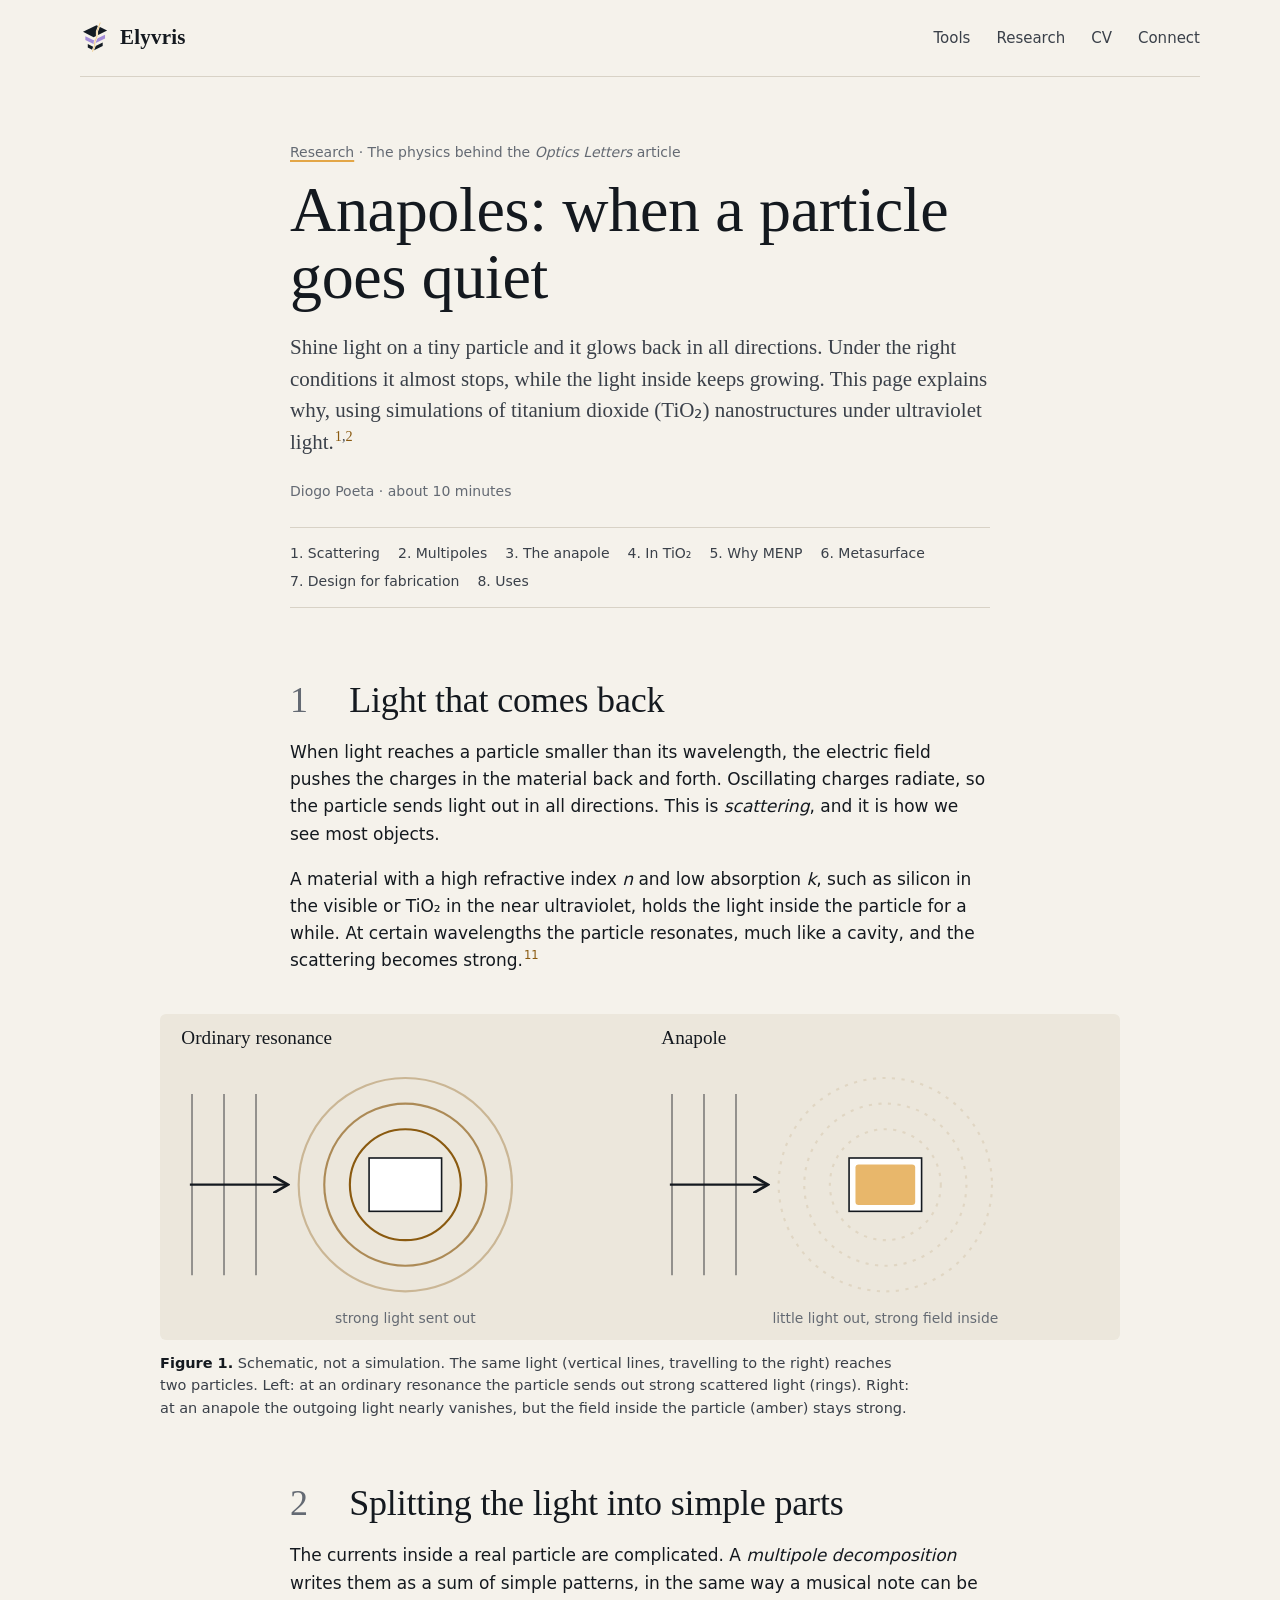
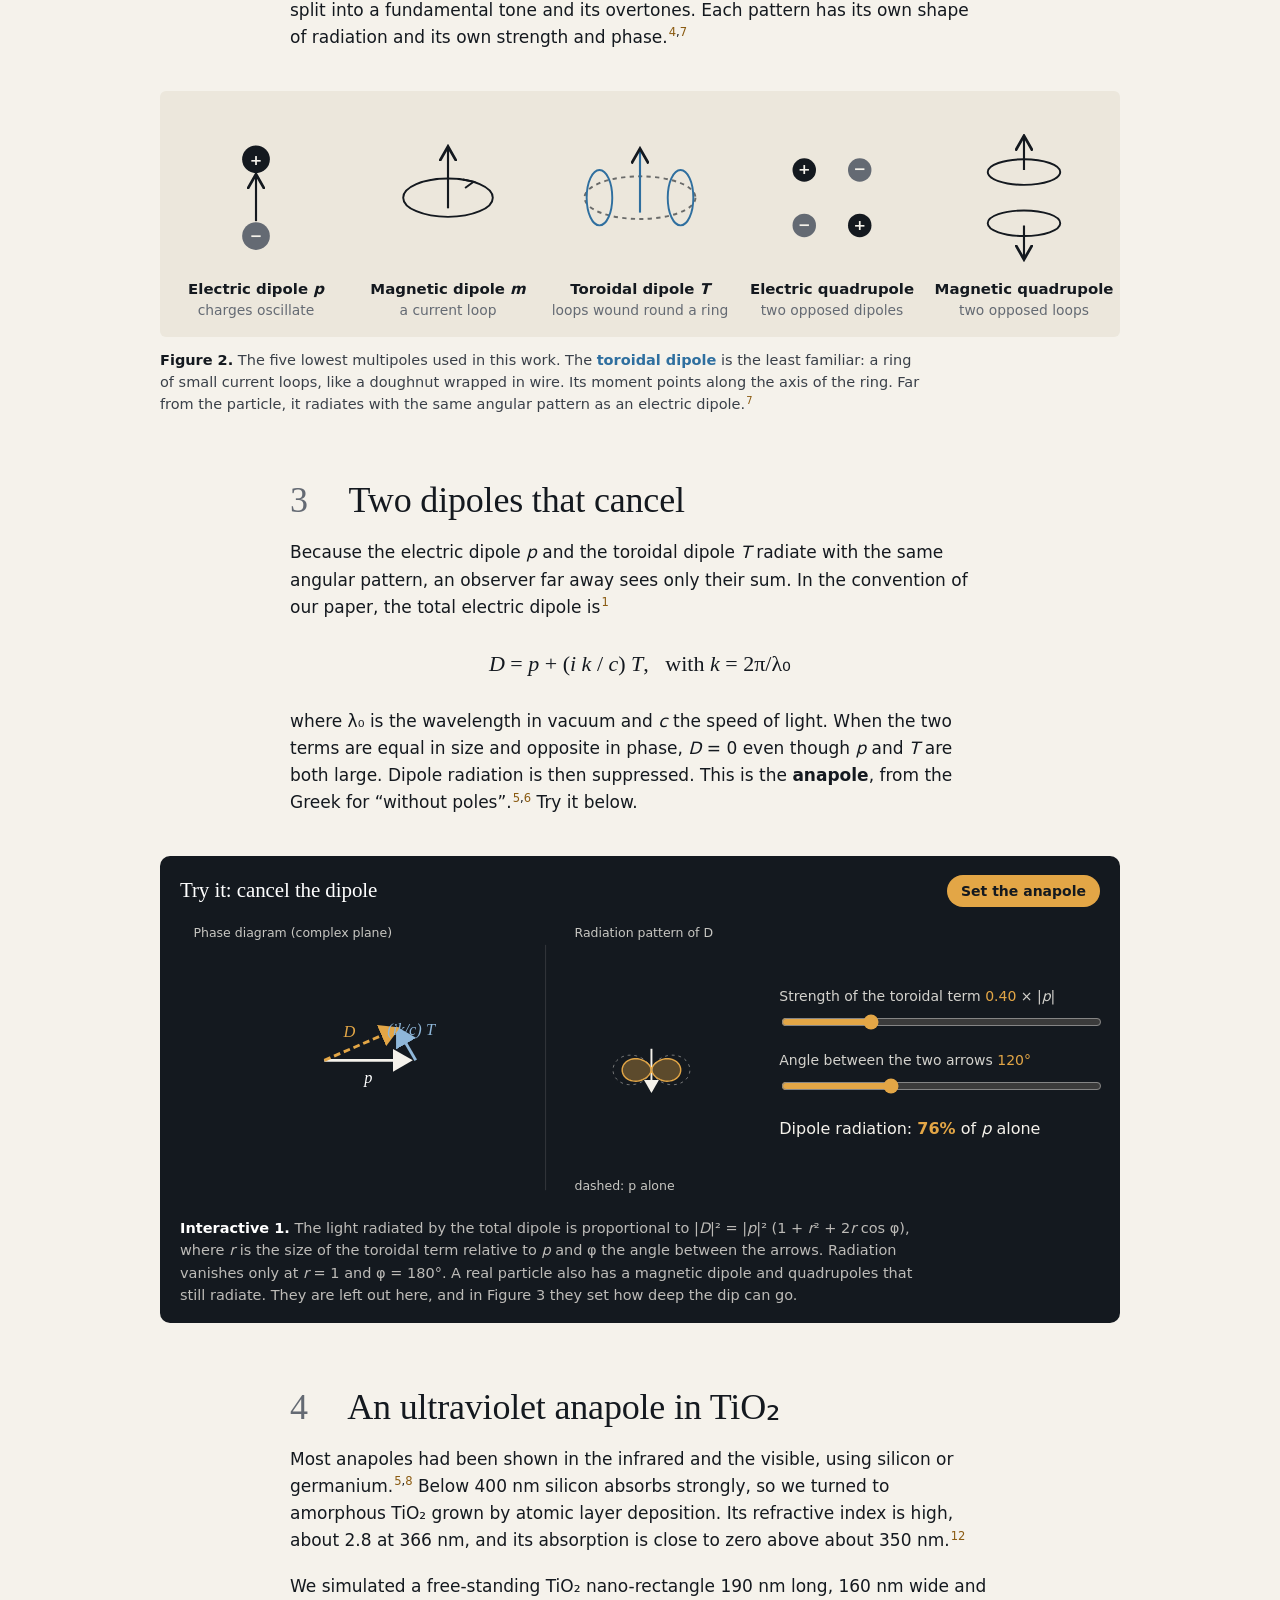
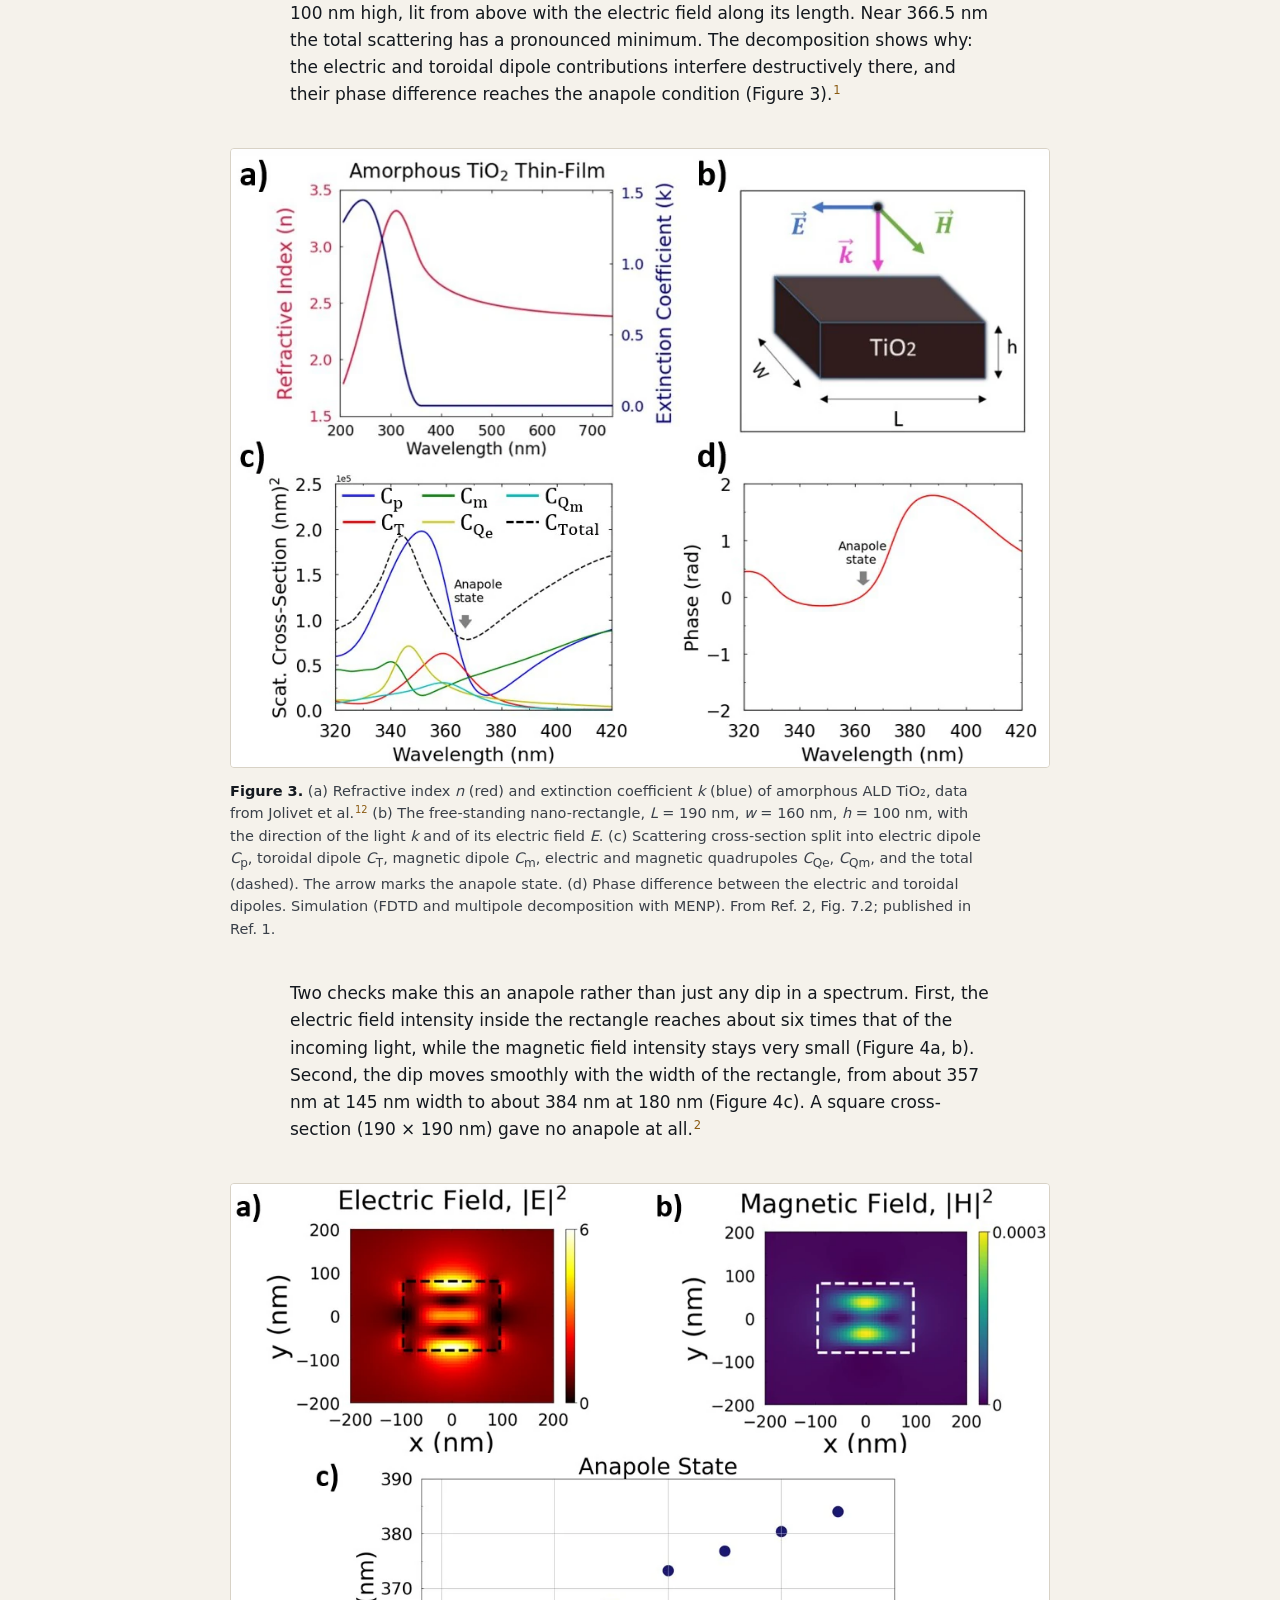
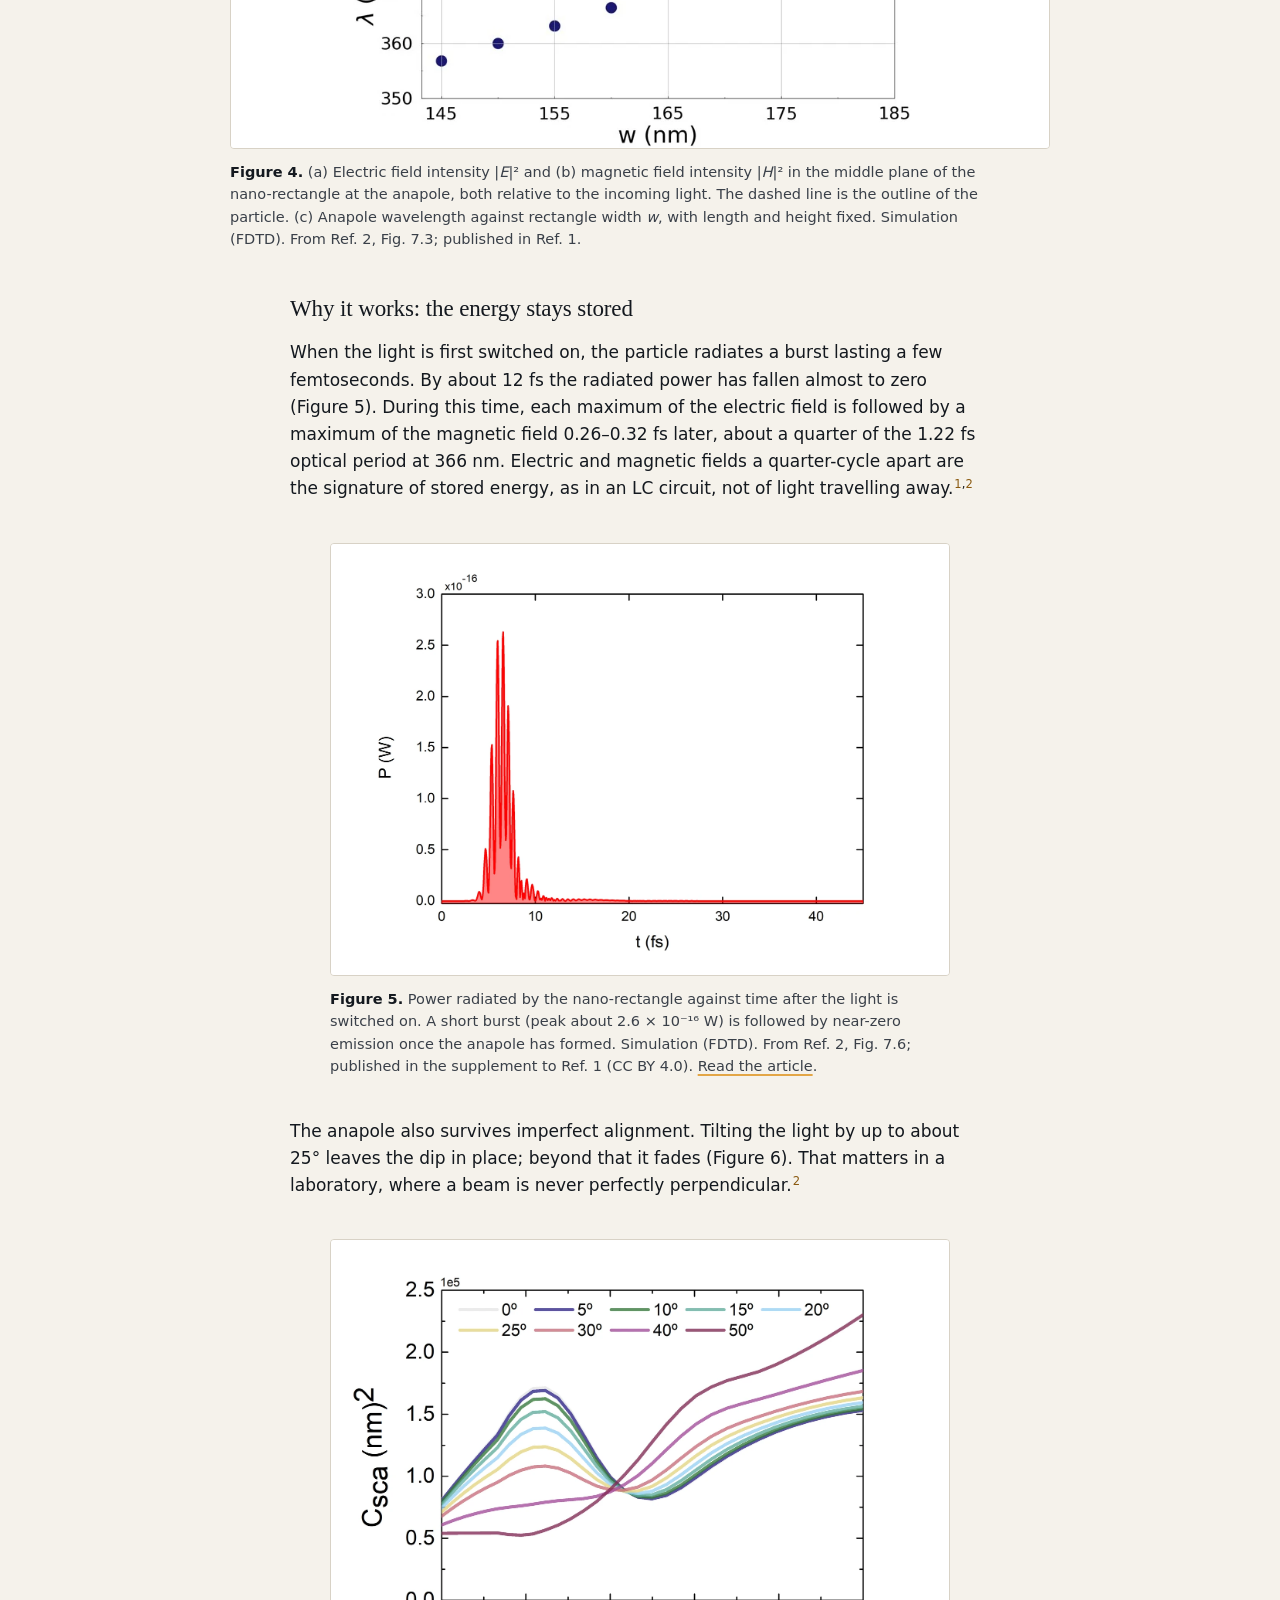
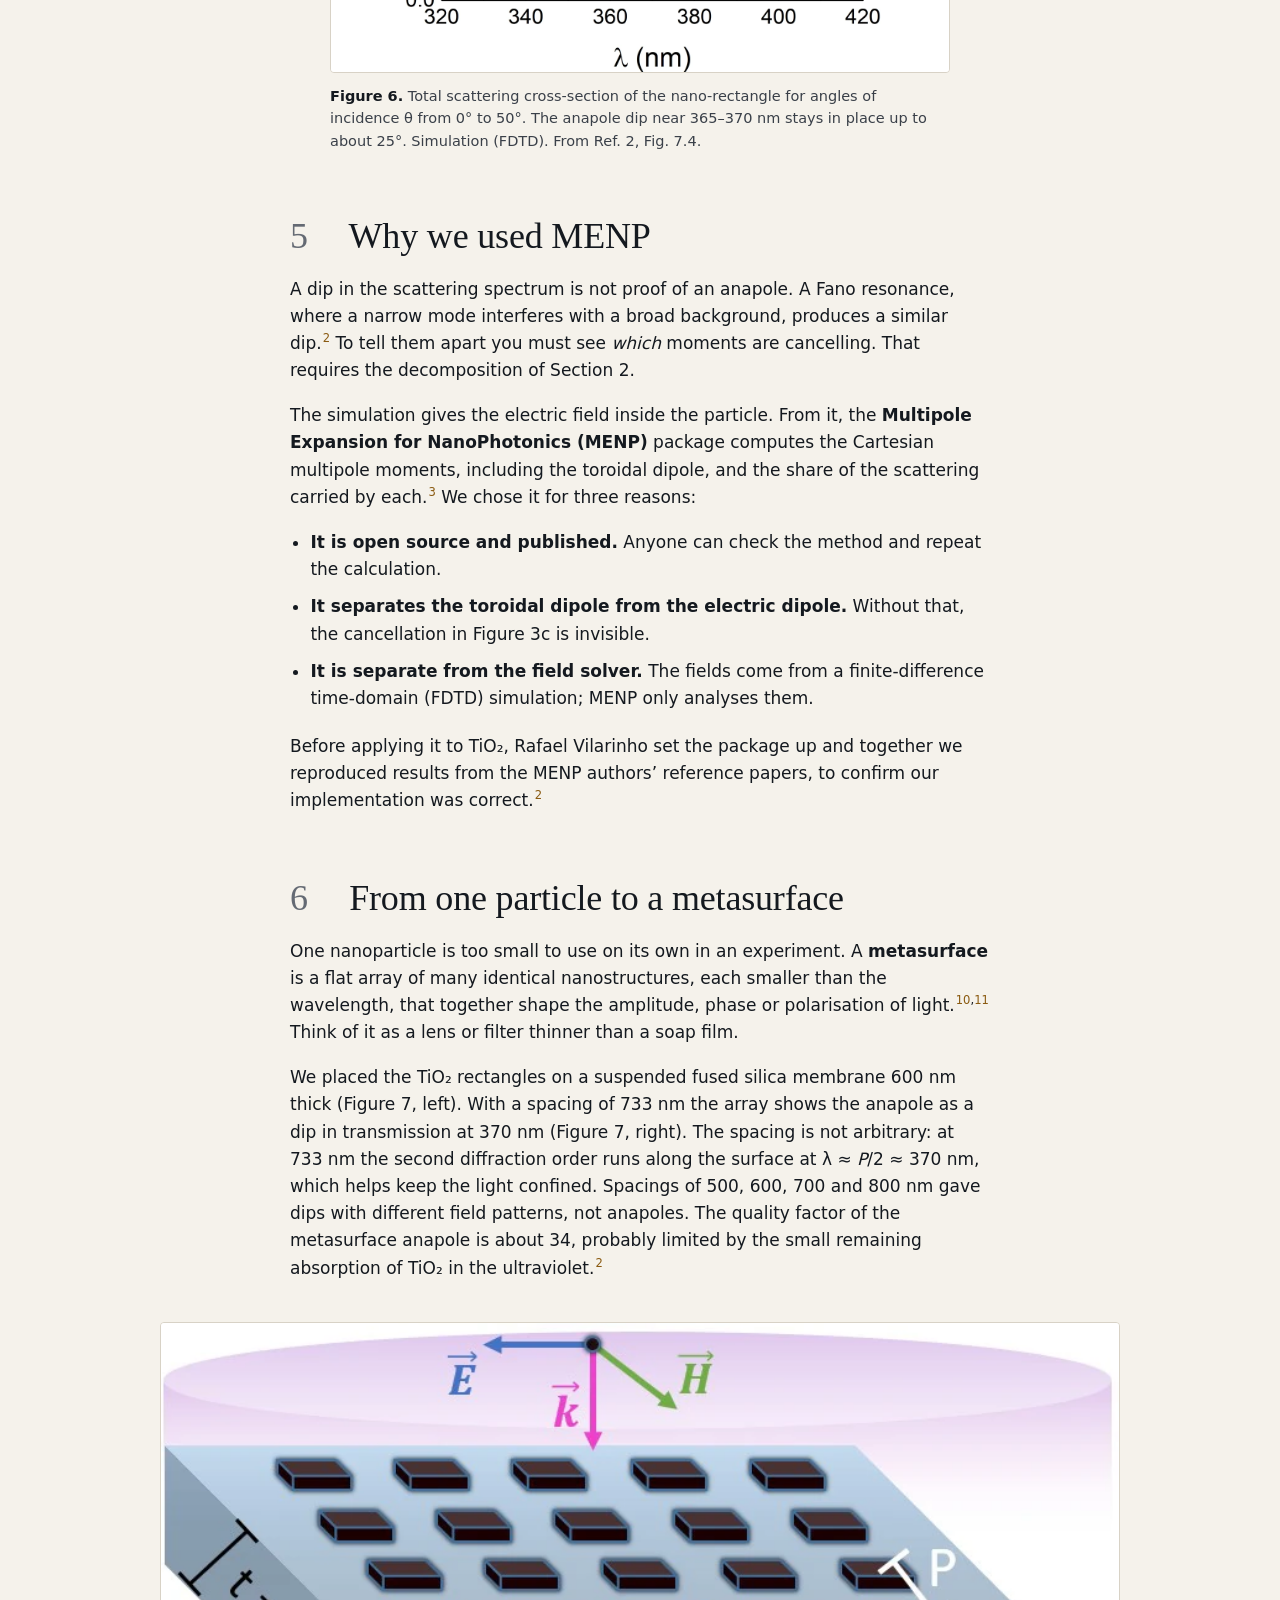
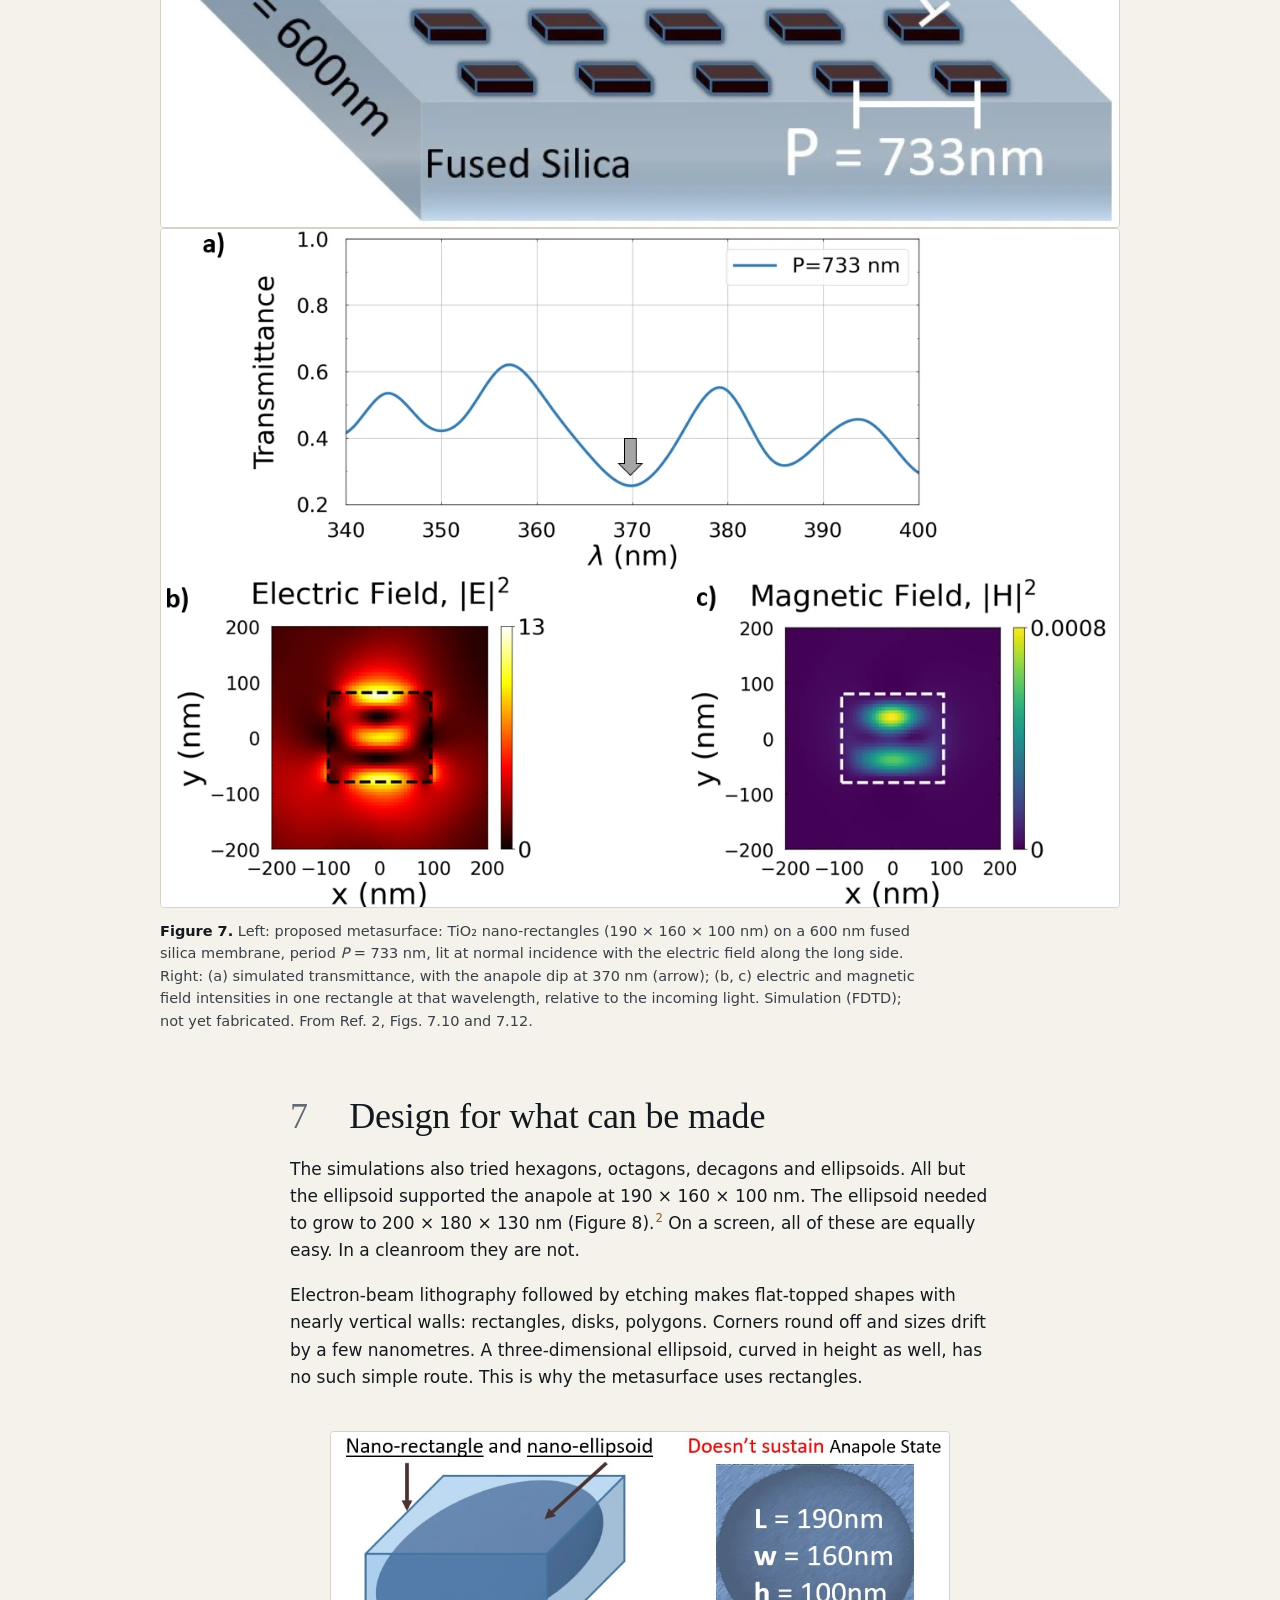
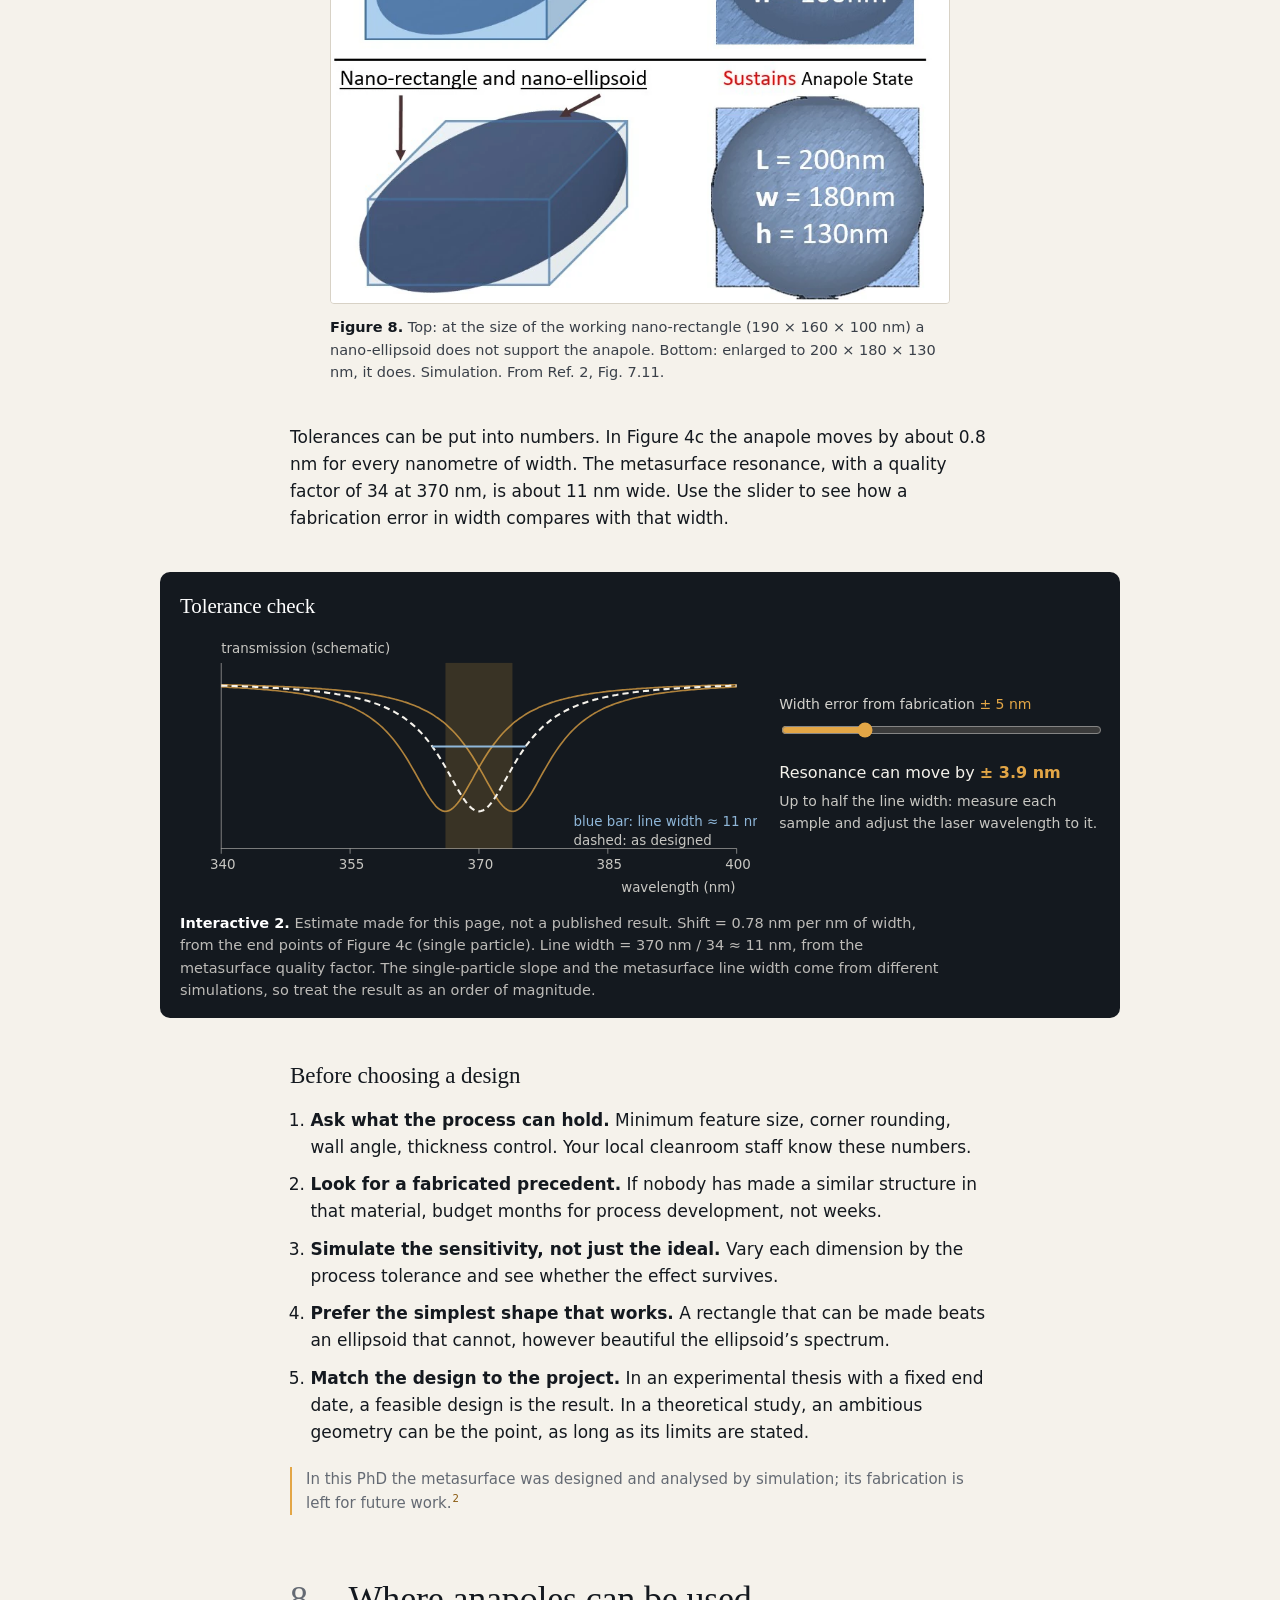
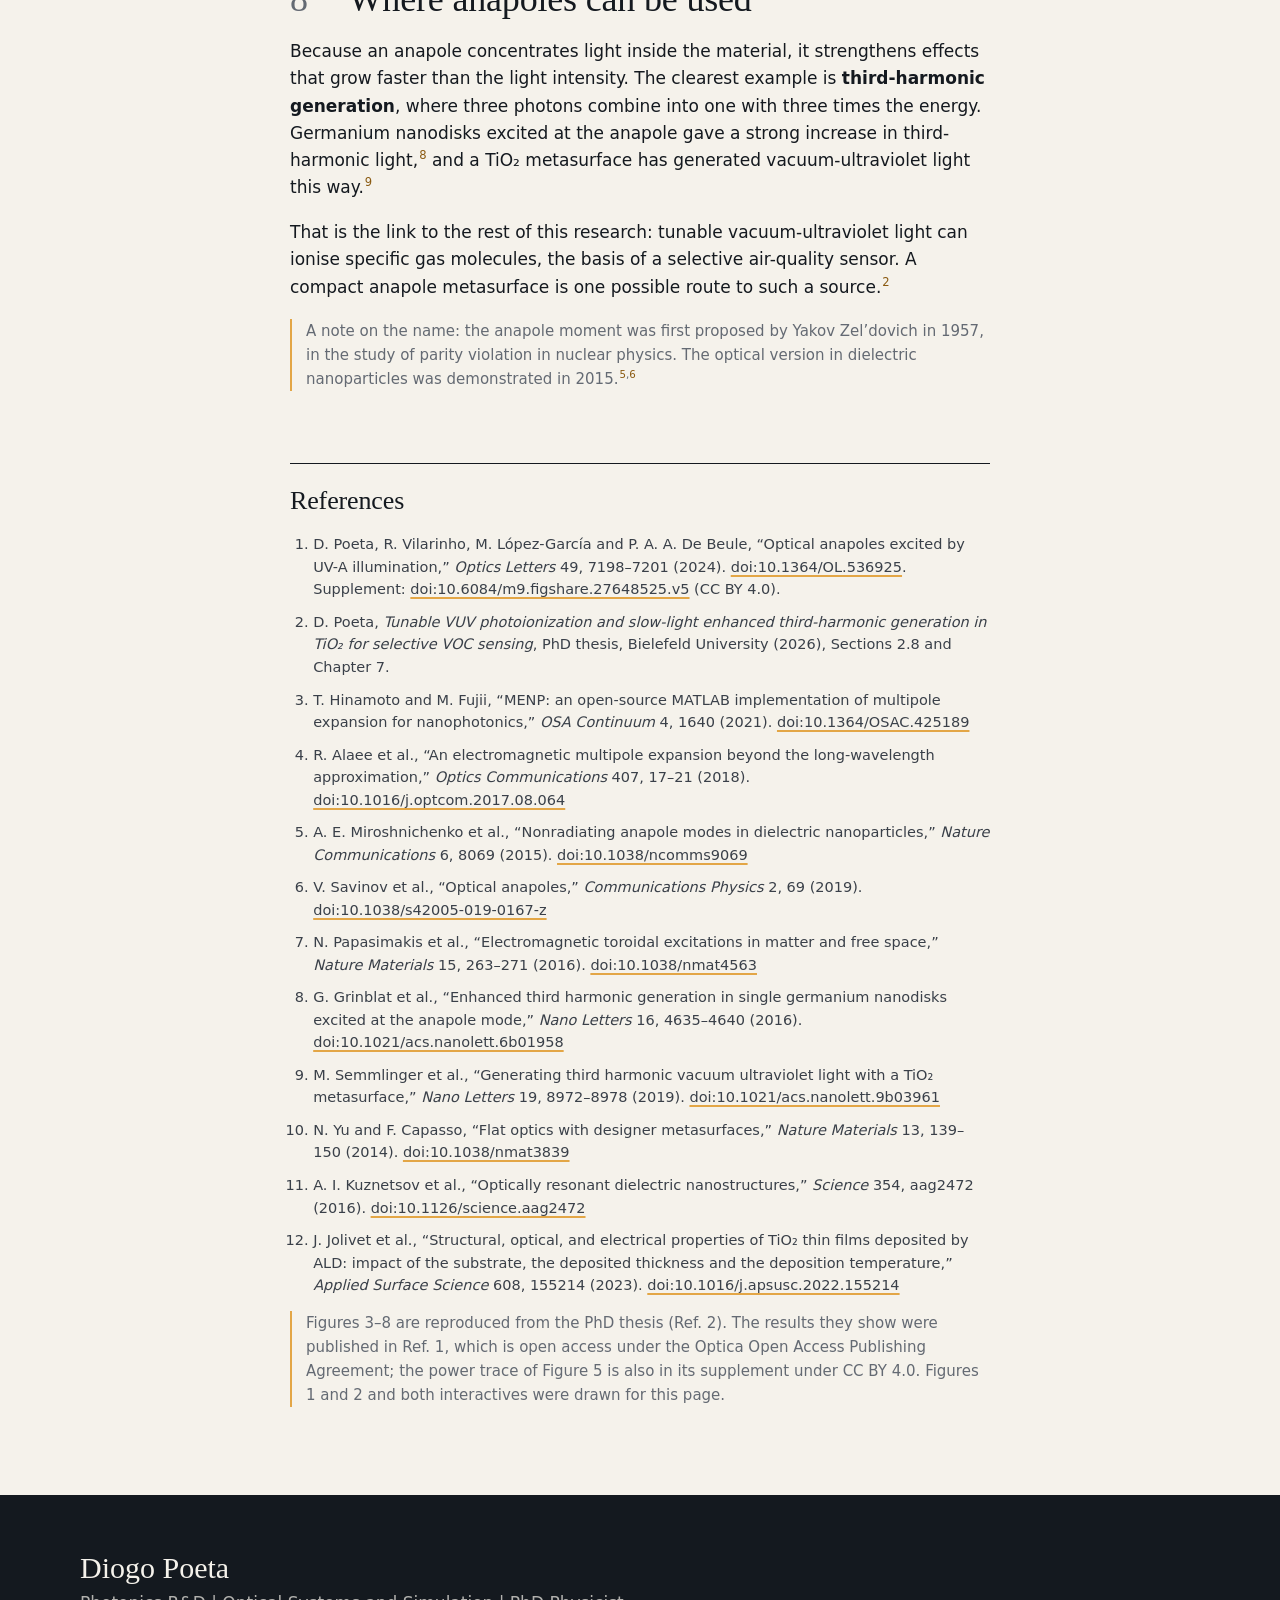
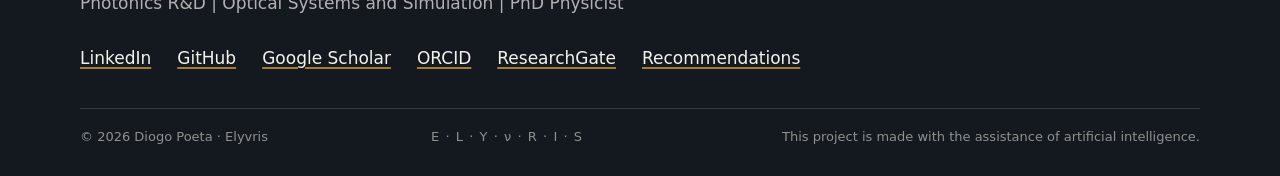
==== commit c0ed827b: "Research: article cards with an in-page PDF reader Replace the long research article (Parts I-IV, fi" ====
--- a/website/anapoles.html
+++ b/website/anapoles.html
@@ -1,317 +1,317 @@
-<!doctype html>
-<html lang="en">
-<head>
-  <meta charset="utf-8">
-  <meta http-equiv="Content-Security-Policy" content="default-src 'self'; script-src 'self'; style-src 'self' 'unsafe-inline'; img-src 'self' data:; connect-src 'self'; font-src 'self'; object-src 'none'; base-uri 'none'; form-action 'none'; upgrade-insecure-requests">
-  <meta name="referrer" content="strict-origin-when-cross-origin">
-  <meta name="viewport" content="width=device-width, initial-scale=1">
-  <title>Anapoles, explained · Elyvris</title>
-  <meta name="description" content="What an optical anapole is, how a multipole decomposition finds one, why it works, how a metasurface is built from it, and why fabrication tolerances decide the design. Illustrated with simulations of TiO₂ nanostructures in the ultraviolet.">
-  <meta name="theme-color" content="#11161C">
-  <meta property="og:title" content="Anapoles, explained · Elyvris">
-  <meta property="og:description" content="When a nanoparticle goes quiet: anapoles, multipoles and metasurfaces in TiO₂ under ultraviolet light.">
-  <meta property="og:type" content="article">
-  <meta property="og:image" content="https://diogo-poeta.github.io/elyvris/assets/brand/elyvris-social.png">
-  <link rel="canonical" href="https://diogo-poeta.github.io/elyvris/anapoles.html">
-  <link rel="icon" href="favicon.svg?v=20" type="image/svg+xml">
-  <link rel="stylesheet" href="home.css?v=3">
-  <link rel="stylesheet" href="article.css?v=2">
-  <script defer src="anapoles.js?v=1"></script>
-</head>
-<body>
-  <a class="skip" href="#main">Skip to content</a>
-  <header class="top wrap">
-    <a class="brand" href="./" aria-label="Elyvris home"><img src="assets/brand/elyvris-mark.svg" width="34" height="36" alt="">Elyvris</a>
-    <nav aria-label="Main navigation">
-      <a href="index.html#tools">Tools</a>
-      <a href="research.html">Research</a>
-      <a href="cv.html">CV</a>
-      <a href="index.html#contact">Connect</a>
-    </nav>
-  </header>
-
-  <main id="main" class="article">
-    <header class="article-head wrap-text">
-      <p class="kicker"><a href="research.html#part-3">Research</a> · The physics behind Part III</p>
-      <h1>Anapoles: when a particle goes quiet</h1>
-      <p class="standfirst">Shine light on a tiny particle and it glows back in all directions. Under the right conditions it almost stops, while the light inside keeps growing. This page explains why, using simulations of titanium dioxide (TiO₂) nanostructures under ultraviolet light.<sup><a href="#ref-1">1</a>,<a href="#ref-2">2</a></sup></p>
-      <p class="byline">Diogo Poeta · about 10 minutes</p>
-      <nav class="toc" aria-label="On this page">
-        <a href="#scattering">1. Scattering</a>
-        <a href="#multipoles">2. Multipoles</a>
-        <a href="#anapole">3. The anapole</a>
-        <a href="#tio2">4. In TiO₂</a>
-        <a href="#menp">5. Why MENP</a>
-        <a href="#metasurface">6. Metasurface</a>
-        <a href="#fabrication">7. Design for fabrication</a>
-        <a href="#uses">8. Uses</a>
-      </nav>
-    </header>
-
-    <section id="scattering" class="wrap-text">
-      <h2><span>1</span> Light that comes back</h2>
-      <p>When light reaches a particle smaller than its wavelength, the electric field pushes the charges in the material back and forth. Oscillating charges radiate, so the particle sends light out in all directions. This is <em>scattering</em>, and it is how we see most objects.</p>
-      <p>A material with a high refractive index <i>n</i> and low absorption <i>k</i>, such as silicon in the visible or TiO₂ in the near ultraviolet, holds the light inside the particle for a while. At certain wavelengths the particle resonates, much like a cavity, and the scattering becomes strong.<sup><a href="#ref-11">11</a></sup></p>
-    </section>
-
-    <figure class="fig wide" id="fig-1">
-      <svg class="diagram" viewBox="0 0 900 305" role="img" aria-labelledby="fig1-t">
-        <title id="fig1-t">Two particles under the same incoming light. Left: an ordinary resonance radiates strongly in all directions. Right: an anapole radiates very little while the field inside is strong.</title>
-        <g class="d-panel">
-          <text x="20" y="28" class="d-head">Ordinary resonance</text>
-          <g class="d-incoming"><path d="M30 75V245M60 75V245M90 75V245"/></g>
-          <path d="M28 160H118" class="d-arrow" marker-end="url(#a-head)"/>
-          <g class="d-waves strong"><circle cx="230" cy="160" r="52"/><circle cx="230" cy="160" r="76"/><circle cx="230" cy="160" r="100"/></g>
-          <rect x="196" y="135" width="68" height="50" class="d-particle"/>
-          <text x="230" y="290" class="d-note" text-anchor="middle">strong light sent out</text>
-        </g>
-        <g class="d-panel" transform="translate(450 0)">
-          <text x="20" y="28" class="d-head">Anapole</text>
-          <g class="d-incoming"><path d="M30 75V245M60 75V245M90 75V245"/></g>
-          <path d="M28 160H118" class="d-arrow" marker-end="url(#a-head)"/>
-          <g class="d-waves faint"><circle cx="230" cy="160" r="52"/><circle cx="230" cy="160" r="76"/><circle cx="230" cy="160" r="100"/></g>
-          <rect x="196" y="135" width="68" height="50" class="d-particle"/>
-          <rect x="202" y="141" width="56" height="38" class="d-glow"/>
-          <text x="230" y="290" class="d-note" text-anchor="middle">little light out, strong field inside</text>
-        </g>
-        <defs><marker id="a-head" markerWidth="8" markerHeight="8" refX="6" refY="4" orient="auto"><path d="M0 0L7 4L0 8" fill="none" stroke="currentColor" stroke-width="1.3"/></marker></defs>
-      </svg>
-      <figcaption><b>Figure 1.</b> Schematic, not a simulation. The same light (vertical lines, travelling to the right) reaches two particles. Left: at an ordinary resonance the particle sends out strong scattered light (rings). Right: at an anapole the outgoing light nearly vanishes, but the field inside the particle (amber) stays strong.</figcaption>
-    </figure>
-
-    <section id="multipoles" class="wrap-text">
-      <h2><span>2</span> Splitting the light into simple parts</h2>
-      <p>The currents inside a real particle are complicated. A <em>multipole decomposition</em> writes them as a sum of simple patterns, in the same way a musical note can be split into a fundamental tone and its overtones. Each pattern has its own shape of radiation and its own strength and phase.<sup><a href="#ref-4">4</a>,<a href="#ref-7">7</a></sup></p>
-    </section>
-
-    <figure class="fig wide" id="fig-2">
-      <svg class="diagram" viewBox="0 0 900 230" role="img" aria-labelledby="fig2-t">
-        <title id="fig2-t">Five current patterns: electric dipole, magnetic dipole, toroidal dipole, electric quadrupole and magnetic quadrupole.</title>
-        <g transform="translate(90 100)">
-          <circle cx="0" cy="-36" r="13" class="d-plus"/><text x="0" y="-31" class="d-sign" text-anchor="middle">+</text>
-          <circle cx="0" cy="36" r="13" class="d-minus"/><text x="0" y="41" class="d-sign" text-anchor="middle">−</text>
-          <path d="M0 22V-20" class="d-arrow" marker-end="url(#a-head)"/>
-          <text x="0" y="90" class="d-label" text-anchor="middle">Electric dipole <tspan font-style="italic">p</tspan></text>
-          <text x="0" y="110" class="d-note" text-anchor="middle">charges oscillate</text>
-        </g>
-        <g transform="translate(270 100)">
-          <ellipse cx="0" cy="0" rx="42" ry="18" class="d-loop"/>
-          <path d="M14 -17 L24 -15 L16 -9" class="d-loop-head"/>
-          <path d="M0 10V-46" class="d-arrow" marker-end="url(#a-head)"/>
-          <text x="0" y="90" class="d-label" text-anchor="middle">Magnetic dipole <tspan font-style="italic">m</tspan></text>
-          <text x="0" y="110" class="d-note" text-anchor="middle">a current loop</text>
-        </g>
-        <g transform="translate(450 100)">
-          <ellipse cx="0" cy="0" rx="52" ry="20" class="d-ring"/>
-          <ellipse cx="-38" cy="0" rx="12" ry="26" class="d-loop toroidal"/>
-          <ellipse cx="38" cy="0" rx="12" ry="26" class="d-loop toroidal"/>
-          <path d="M0 14V-44" class="d-arrow toroidal" marker-end="url(#a-head)"/>
-          <text x="0" y="90" class="d-label" text-anchor="middle">Toroidal dipole <tspan font-style="italic">T</tspan></text>
-          <text x="0" y="110" class="d-note" text-anchor="middle">loops wound round a ring</text>
-        </g>
-        <g transform="translate(630 100)">
-          <circle cx="-26" cy="-26" r="11" class="d-plus"/><circle cx="26" cy="26" r="11" class="d-plus"/>
-          <circle cx="26" cy="-26" r="11" class="d-minus"/><circle cx="-26" cy="26" r="11" class="d-minus"/>
-          <text x="-26" y="-22" class="d-sign" text-anchor="middle">+</text><text x="26" y="30" class="d-sign" text-anchor="middle">+</text>
-          <text x="26" y="-22" class="d-sign" text-anchor="middle">−</text><text x="-26" y="30" class="d-sign" text-anchor="middle">−</text>
-          <text x="0" y="90" class="d-label" text-anchor="middle">Electric quadrupole</text>
-          <text x="0" y="110" class="d-note" text-anchor="middle">two opposed dipoles</text>
-        </g>
-        <g transform="translate(810 100)">
-          <ellipse cx="0" cy="-24" rx="34" ry="12" class="d-loop"/>
-          <ellipse cx="0" cy="24" rx="34" ry="12" class="d-loop"/>
-          <path d="M0 -26V-56" class="d-arrow" marker-end="url(#a-head)"/>
-          <path d="M0 26V56" class="d-arrow" marker-end="url(#a-head)"/>
-          <text x="0" y="90" class="d-label" text-anchor="middle">Magnetic quadrupole</text>
-          <text x="0" y="110" class="d-note" text-anchor="middle">two opposed loops</text>
-        </g>
-      </svg>
-      <figcaption><b>Figure 2.</b> The five lowest multipoles used in this work. The <span class="t-blue">toroidal dipole</span> is the least familiar: a ring of small current loops, like a doughnut wrapped in wire. Its moment points along the axis of the ring. Far from the particle, it radiates with the same angular pattern as an electric dipole.<sup><a href="#ref-7">7</a></sup></figcaption>
-    </figure>
-
-    <section id="anapole" class="wrap-text">
-      <h2><span>3</span> Two dipoles that cancel</h2>
-      <p>Because the electric dipole <i>p</i> and the toroidal dipole <i>T</i> radiate with the same angular pattern, an observer far away sees only their sum. In the convention of our paper, the total electric dipole is<sup><a href="#ref-1">1</a></sup></p>
-      <p class="equation"><i>D</i> = <i>p</i> + (<i>i k</i> / <i>c</i>) <i>T</i>, &nbsp; with <i>k</i> = 2π/λ₀</p>
-      <p>where λ₀ is the wavelength in vacuum and <i>c</i> the speed of light. When the two terms are equal in size and opposite in phase, <i>D</i> = 0 even though <i>p</i> and <i>T</i> are both large. Dipole radiation is then suppressed. This is the <strong>anapole</strong>, from the Greek for “without poles”.<sup><a href="#ref-5">5</a>,<a href="#ref-6">6</a></sup> Try it below.</p>
-    </section>
-
-    <figure class="fig wide interactive" id="cancel" aria-labelledby="cancel-title">
-      <div class="ix-head">
-        <h3 id="cancel-title">Try it: cancel the dipole</h3>
-        <button type="button" class="ix-preset" id="cx-anapole">Set the anapole</button>
-      </div>
-      <div class="ix-body">
-        <svg class="ix-svg" id="cx-svg" viewBox="0 0 560 300" role="img" aria-labelledby="cx-desc">
-          <desc id="cx-desc">Left: arrows for the electric dipole p, the toroidal term and their sum D. Right: the radiation pattern of D, a figure-of-eight whose size follows the strength of D squared.</desc>
-        </svg>
-        <div class="ix-controls">
-          <label for="cx-ratio">Strength of the toroidal term <output id="cx-ratio-out">0.40</output> × |<i>p</i>|</label>
-          <input type="range" id="cx-ratio" min="0" max="1.5" step="0.01" value="0.4">
-          <label for="cx-phase">Angle between the two arrows <output id="cx-phase-out">120°</output></label>
-          <input type="range" id="cx-phase" min="0" max="360" step="1" value="120">
-          <p class="ix-readout">Dipole radiation: <output id="cx-power">76%</output> of <i>p</i> alone</p>
-        </div>
-      </div>
-      <figcaption><b>Interactive 1.</b> The light radiated by the total dipole is proportional to |<i>D</i>|² = |<i>p</i>|² (1 + <i>r</i>² + 2<i>r</i> cos φ), where <i>r</i> is the size of the toroidal term relative to <i>p</i> and φ the angle between the arrows. Radiation vanishes only at <i>r</i> = 1 and φ = 180°. A real particle also has a magnetic dipole and quadrupoles that still radiate. They are left out here, and in Figure 3 they set how deep the dip can go.</figcaption>
-    </figure>
-
-    <section id="tio2" class="wrap-text">
-      <h2><span>4</span> An ultraviolet anapole in TiO₂</h2>
-      <p>Most anapoles had been shown in the infrared and the visible, using silicon or germanium.<sup><a href="#ref-5">5</a>,<a href="#ref-8">8</a></sup> Below 400 nm silicon absorbs strongly, so we turned to amorphous TiO₂ grown by atomic layer deposition. Its refractive index is high, about 2.8 at 366 nm, and its absorption is close to zero above about 350 nm.<sup><a href="#ref-12">12</a></sup></p>
-      <p>We simulated a free-standing TiO₂ nano-rectangle 190 nm long, 160 nm wide and 100 nm high, lit from above with the electric field along its length. Near 366.5 nm the total scattering has a pronounced minimum. The decomposition shows why: the electric and toroidal dipole contributions interfere destructively there, and their phase difference reaches the anapole condition (Figure 3).<sup><a href="#ref-1">1</a></sup></p>
-    </section>
-
-    <figure class="fig" id="fig-3">
-      <img src="assets/anapoles/fig7-2-multipoles.webp" width="991" height="748" loading="lazy" alt="Four panels: refractive index and extinction coefficient of amorphous TiO₂ from 200 to 700 nm; a schematic of the nano-rectangle with light direction; multipole contributions to the scattering cross-section from 320 to 420 nm with a dip in the total labelled anapole state; and the phase difference between electric and toroidal dipoles.">
-      <figcaption><b>Figure 3.</b> (a) Refractive index <i>n</i> (red) and extinction coefficient <i>k</i> (blue) of amorphous ALD TiO₂, data from Jolivet et al.<sup><a href="#ref-12">12</a></sup> (b) The free-standing nano-rectangle, <i>L</i> = 190 nm, <i>w</i> = 160 nm, <i>h</i> = 100 nm, with the direction of the light <i>k</i> and of its electric field <i>E</i>. (c) Scattering cross-section split into electric dipole <i>C</i><sub>p</sub>, toroidal dipole <i>C</i><sub>T</sub>, magnetic dipole <i>C</i><sub>m</sub>, electric and magnetic quadrupoles <i>C</i><sub>Qe</sub>, <i>C</i><sub>Qm</sub>, and the total (dashed). The arrow marks the anapole state. (d) Phase difference between the electric and toroidal dipoles. Simulation (FDTD and multipole decomposition with MENP). From Ref. 2, Fig. 7.2; published in Ref. 1.</figcaption>
-    </figure>
-
-    <div class="wrap-text">
-      <p>Two checks make this an anapole rather than just any dip in a spectrum. First, the electric field intensity inside the rectangle reaches about six times that of the incoming light, while the magnetic field intensity stays very small (Figure 4a, b). Second, the dip moves smoothly with the width of the rectangle, from about 357 nm at 145 nm width to about 384 nm at 180 nm (Figure 4c). A square cross-section (190 × 190 nm) gave no anapole at all.<sup><a href="#ref-2">2</a></sup></p>
-    </div>
-
-    <figure class="fig" id="fig-4">
-      <img src="assets/anapoles/fig7-3-fields-width.webp" width="1060" height="730" loading="lazy" alt="Electric field intensity map with strong lobes inside the dashed outline of the rectangle; magnetic field intensity map with two weak lobes inside; and a plot of anapole wavelength rising from about 357 to 384 nm as the width increases from 145 to 180 nm.">
-      <figcaption><b>Figure 4.</b> (a) Electric field intensity |<i>E</i>|² and (b) magnetic field intensity |<i>H</i>|² in the middle plane of the nano-rectangle at the anapole, both relative to the incoming light. The dashed line is the outline of the particle. (c) Anapole wavelength against rectangle width <i>w</i>, with length and height fixed. Simulation (FDTD). From Ref. 2, Fig. 7.3; published in Ref. 1.</figcaption>
-    </figure>
-
-    <div class="wrap-text">
-      <h3 class="subhead">Why it works: the energy stays stored</h3>
-      <p>When the light is first switched on, the particle radiates a burst lasting a few femtoseconds. By about 12 fs the radiated power has fallen almost to zero (Figure 5). During this time, each maximum of the electric field is followed by a maximum of the magnetic field 0.26–0.32 fs later, about a quarter of the 1.22 fs optical period at 366 nm. Electric and magnetic fields a quarter-cycle apart are the signature of stored energy, as in an LC circuit, not of light travelling away.<sup><a href="#ref-1">1</a>,<a href="#ref-2">2</a></sup></p>
-    </div>
-
-    <figure class="fig narrow" id="fig-5">
-      <img src="assets/anapoles/fig7-6-power.webp" width="1600" height="1117" loading="lazy" alt="Radiated power in watts against time in femtoseconds: a burst of peaks up to about 2.6 times ten to the minus 16 watts between 4 and 10 fs, then nearly zero up to 45 fs.">
-      <figcaption><b>Figure 5.</b> Power radiated by the nano-rectangle against time after the light is switched on. A short burst (peak about 2.6 × 10⁻¹⁶ W) is followed by near-zero emission once the anapole has formed. Simulation (FDTD). From Ref. 2, Fig. 7.6; published in the supplement to Ref. 1 (CC BY 4.0). <a href="research.html#data">Explore the simulated fields over one optical cycle</a>.</figcaption>
-    </figure>
-
-    <div class="wrap-text">
-      <p>The anapole also survives imperfect alignment. Tilting the light by up to about 25° leaves the dip in place; beyond that it fades (Figure 6). That matters in a laboratory, where a beam is never perfectly perpendicular.<sup><a href="#ref-2">2</a></sup></p>
-    </div>
-
-    <figure class="fig narrow" id="fig-6">
-      <img src="assets/anapoles/fig7-4-angle.webp" width="1600" height="1117" loading="lazy" alt="Scattering cross-section against wavelength from 320 to 420 nm for incidence angles from 0 to 50 degrees. The dip near 365 to 370 nm stays for angles up to 25 degrees and disappears at 40 and 50 degrees.">
-      <figcaption><b>Figure 6.</b> Total scattering cross-section of the nano-rectangle for angles of incidence θ from 0° to 50°. The anapole dip near 365–370 nm stays in place up to about 25°. Simulation (FDTD). From Ref. 2, Fig. 7.4.</figcaption>
-    </figure>
-
-    <section id="menp" class="wrap-text">
-      <h2><span>5</span> Why we used MENP</h2>
-      <p>A dip in the scattering spectrum is not proof of an anapole. A Fano resonance, where a narrow mode interferes with a broad background, produces a similar dip.<sup><a href="#ref-2">2</a></sup> To tell them apart you must see <em>which</em> moments are cancelling. That requires the decomposition of Section 2.</p>
-      <p>The simulation gives the electric field inside the particle. From it, the <strong>Multipole Expansion for NanoPhotonics (MENP)</strong> package computes the Cartesian multipole moments, including the toroidal dipole, and the share of the scattering carried by each.<sup><a href="#ref-3">3</a></sup> We chose it for three reasons:</p>
-      <ul class="plain-list">
-        <li><strong>It is open source and published.</strong> Anyone can check the method and repeat the calculation.</li>
-        <li><strong>It separates the toroidal dipole from the electric dipole.</strong> Without that, the cancellation in Figure 3c is invisible.</li>
-        <li><strong>It is separate from the field solver.</strong> The fields come from a finite-difference time-domain (FDTD) simulation; MENP only analyses them.</li>
-      </ul>
-      <p>Before applying it to TiO₂, Rafael Vilarinho set the package up and together we reproduced results from the MENP authors’ reference papers, to confirm our implementation was correct.<sup><a href="#ref-2">2</a></sup></p>
-    </section>
-
-    <section id="metasurface" class="wrap-text">
-      <h2><span>6</span> From one particle to a metasurface</h2>
-      <p>One nanoparticle is too small to use on its own in an experiment. A <strong>metasurface</strong> is a flat array of many identical nanostructures, each smaller than the wavelength, that together shape the amplitude, phase or polarisation of light.<sup><a href="#ref-10">10</a>,<a href="#ref-11">11</a></sup> Think of it as a lens or filter thinner than a soap film.</p>
-      <p>We placed the TiO₂ rectangles on a suspended fused silica membrane 600 nm thick (Figure 7, left). With a spacing of 733 nm the array shows the anapole as a dip in transmission at 370 nm (Figure 7, right). The spacing is not arbitrary: at 733 nm the second diffraction order runs along the surface at λ ≈ <i>P</i>/2 ≈ 370 nm, which helps keep the light confined. Spacings of 500, 600, 700 and 800 nm gave dips with different field patterns, not anapoles. The quality factor of the metasurface anapole is about 34, probably limited by the small remaining absorption of TiO₂ in the ultraviolet.<sup><a href="#ref-2">2</a></sup></p>
-    </section>
-
-    <figure class="fig wide two-up" id="fig-7">
-      <div><img src="assets/anapoles/fig7-12-metasurface-schematic.webp" width="775" height="408" loading="lazy" alt="Drawing of a fused silica slab 600 nm thick with a square grid of small TiO₂ rectangles spaced 733 nm apart, lit from above."></div>
-      <div><img src="assets/anapoles/fig7-10-metasurface-spectrum.webp" width="1142" height="808" loading="lazy" alt="Transmittance from 340 to 400 nm oscillating between about 0.26 and 0.62 with a dip at 370 nm marked by an arrow; electric and magnetic field maps of one rectangle at the dip."></div>
-      <figcaption><b>Figure 7.</b> Left: proposed metasurface: TiO₂ nano-rectangles (190 × 160 × 100 nm) on a 600 nm fused silica membrane, period <i>P</i> = 733 nm, lit at normal incidence with the electric field along the long side. Right: (a) simulated transmittance, with the anapole dip at 370 nm (arrow); (b, c) electric and magnetic field intensities in one rectangle at that wavelength, relative to the incoming light. Simulation (FDTD); not yet fabricated. From Ref. 2, Figs. 7.10 and 7.12.</figcaption>
-    </figure>
-
-    <section id="fabrication" class="wrap-text">
-      <h2><span>7</span> Design for what can be made</h2>
-      <p>The simulations also tried hexagons, octagons, decagons and ellipsoids. All but the ellipsoid supported the anapole at 190 × 160 × 100 nm. The ellipsoid needed to grow to 200 × 180 × 130 nm (Figure 8).<sup><a href="#ref-2">2</a></sup> On a screen, all of these are equally easy. In a cleanroom they are not.</p>
-      <p>Electron-beam lithography followed by etching makes flat-topped shapes with nearly vertical walls: rectangles, disks, polygons. Corners round off and sizes drift by a few nanometres. A three-dimensional ellipsoid, curved in height as well, has no such simple route. This is why the metasurface uses rectangles.</p>
-    </section>
-
-    <figure class="fig narrow" id="fig-8">
-      <img src="assets/anapoles/fig7-11-rect-vs-ellipsoid.webp" width="867" height="661" loading="lazy" alt="Top: a nano-ellipsoid drawn inside a nano-rectangle of 190 by 160 by 100 nm, labelled does not sustain anapole state. Bottom: a larger ellipsoid of 200 by 180 by 130 nm, labelled sustains anapole state.">
-      <figcaption><b>Figure 8.</b> Top: at the size of the working nano-rectangle (190 × 160 × 100 nm) a nano-ellipsoid does not support the anapole. Bottom: enlarged to 200 × 180 × 130 nm, it does. Simulation. From Ref. 2, Fig. 7.11.</figcaption>
-    </figure>
-
-    <div class="wrap-text">
-      <p>Tolerances can be put into numbers. In Figure 4c the anapole moves by about 0.8 nm for every nanometre of width. The metasurface resonance, with a quality factor of 34 at 370 nm, is about 11 nm wide. Use the slider to see how a fabrication error in width compares with that width.</p>
-    </div>
-
-    <figure class="fig wide interactive" id="tolerance" aria-labelledby="tol-title">
-      <div class="ix-head"><h3 id="tol-title">Tolerance check</h3></div>
-      <div class="ix-body">
-        <svg class="ix-svg" id="tol-svg" viewBox="0 0 560 260" role="img" aria-labelledby="tol-desc">
-          <desc id="tol-desc">A resonance dip as designed (dashed) and the band where it can land when the width varies by the chosen error (shaded).</desc>
-        </svg>
-        <div class="ix-controls">
-          <label for="tol-error">Width error from fabrication <output id="tol-error-out">± 5 nm</output></label>
-          <input type="range" id="tol-error" min="0" max="20" step="1" value="5">
-          <p class="ix-readout">Resonance can move by <output id="tol-shift">± 3.9 nm</output></p>
-          <p class="ix-verdict" id="tol-verdict"></p>
-        </div>
-      </div>
-      <figcaption><b>Interactive 2.</b> Estimate made for this page, not a published result. Shift = 0.78 nm per nm of width, from the end points of Figure 4c (single particle). Line width = 370 nm / 34 ≈ 11 nm, from the metasurface quality factor. The single-particle slope and the metasurface line width come from different simulations, so treat the result as an order of magnitude.</figcaption>
-    </figure>
-
-    <div class="wrap-text">
-      <h3 class="subhead">Before choosing a design</h3>
-      <ol class="checklist">
-        <li><strong>Ask what the process can hold.</strong> Minimum feature size, corner rounding, wall angle, thickness control. Your local cleanroom staff know these numbers.</li>
-        <li><strong>Look for a fabricated precedent.</strong> If nobody has made a similar structure in that material, budget months for process development, not weeks.</li>
-        <li><strong>Simulate the sensitivity, not just the ideal.</strong> Vary each dimension by the process tolerance and see whether the effect survives.</li>
-        <li><strong>Prefer the simplest shape that works.</strong> A rectangle that can be made beats an ellipsoid that cannot, however beautiful the ellipsoid’s spectrum.</li>
-        <li><strong>Match the design to the project.</strong> In an experimental thesis with a fixed end date, a feasible design is the result. In a theoretical study, an ambitious geometry can be the point, as long as its limits are stated.</li>
-      </ol>
-      <p class="aside">In this PhD the metasurface was designed and analysed by simulation; its fabrication is left for future work.<sup><a href="#ref-2">2</a></sup></p>
-    </div>
-
-    <section id="uses" class="wrap-text">
-      <h2><span>8</span> Where anapoles can be used</h2>
-      <p>Because an anapole concentrates light inside the material, it strengthens effects that grow faster than the light intensity. The clearest example is <strong>third-harmonic generation</strong>, where three photons combine into one with three times the energy. Germanium nanodisks excited at the anapole gave a strong increase in third-harmonic light,<sup><a href="#ref-8">8</a></sup> and a TiO₂ metasurface has generated vacuum-ultraviolet light this way.<sup><a href="#ref-9">9</a></sup></p>
-      <p>That is the link to the rest of this research: tunable vacuum-ultraviolet light can ionise specific gas molecules, the basis of a selective air-quality sensor. A compact anapole metasurface is one possible route to such a source.<sup><a href="#ref-2">2</a></sup></p>
-      <p class="aside">A note on the name: the anapole moment was first proposed by Yakov Zel’dovich in 1957, in the study of parity violation in nuclear physics. The optical version in dielectric nanoparticles was demonstrated in 2015.<sup><a href="#ref-5">5</a>,<a href="#ref-6">6</a></sup></p>
-    </section>
-
-    <section class="refs wrap-text" aria-labelledby="refs-title">
-      <h2 id="refs-title">References</h2>
-      <ol>
-        <li id="ref-1">D. Poeta, R. Vilarinho, M. López-García and P. A. A. De Beule, “Optical anapoles excited by UV-A illumination,” <i>Optics Letters</i> 49, 7198–7201 (2024). <a href="https://doi.org/10.1364/OL.536925">doi:10.1364/OL.536925</a>. Supplement: <a href="https://doi.org/10.6084/m9.figshare.27648525.v5">doi:10.6084/m9.figshare.27648525.v5</a> (CC BY 4.0).</li>
-        <li id="ref-2">D. Poeta, <i>Tunable VUV photoionization and slow-light enhanced third-harmonic generation in TiO₂ for selective VOC sensing</i>, PhD thesis, Bielefeld University (2026), Sections 2.8 and Chapter 7.</li>
-        <li id="ref-3">T. Hinamoto and M. Fujii, “MENP: an open-source MATLAB implementation of multipole expansion for nanophotonics,” <i>OSA Continuum</i> 4, 1640 (2021). <a href="https://doi.org/10.1364/OSAC.425189">doi:10.1364/OSAC.425189</a></li>
-        <li id="ref-4">R. Alaee et al., “An electromagnetic multipole expansion beyond the long-wavelength approximation,” <i>Optics Communications</i> 407, 17–21 (2018). <a href="https://doi.org/10.1016/j.optcom.2017.08.064">doi:10.1016/j.optcom.2017.08.064</a></li>
-        <li id="ref-5">A. E. Miroshnichenko et al., “Nonradiating anapole modes in dielectric nanoparticles,” <i>Nature Communications</i> 6, 8069 (2015). <a href="https://doi.org/10.1038/ncomms9069">doi:10.1038/ncomms9069</a></li>
-        <li id="ref-6">V. Savinov et al., “Optical anapoles,” <i>Communications Physics</i> 2, 69 (2019). <a href="https://doi.org/10.1038/s42005-019-0167-z">doi:10.1038/s42005-019-0167-z</a></li>
-        <li id="ref-7">N. Papasimakis et al., “Electromagnetic toroidal excitations in matter and free space,” <i>Nature Materials</i> 15, 263–271 (2016). <a href="https://doi.org/10.1038/nmat4563">doi:10.1038/nmat4563</a></li>
-        <li id="ref-8">G. Grinblat et al., “Enhanced third harmonic generation in single germanium nanodisks excited at the anapole mode,” <i>Nano Letters</i> 16, 4635–4640 (2016). <a href="https://doi.org/10.1021/acs.nanolett.6b01958">doi:10.1021/acs.nanolett.6b01958</a></li>
-        <li id="ref-9">M. Semmlinger et al., “Generating third harmonic vacuum ultraviolet light with a TiO₂ metasurface,” <i>Nano Letters</i> 19, 8972–8978 (2019). <a href="https://doi.org/10.1021/acs.nanolett.9b03961">doi:10.1021/acs.nanolett.9b03961</a></li>
-        <li id="ref-10">N. Yu and F. Capasso, “Flat optics with designer metasurfaces,” <i>Nature Materials</i> 13, 139–150 (2014). <a href="https://doi.org/10.1038/nmat3839">doi:10.1038/nmat3839</a></li>
-        <li id="ref-11">A. I. Kuznetsov et al., “Optically resonant dielectric nanostructures,” <i>Science</i> 354, aag2472 (2016). <a href="https://doi.org/10.1126/science.aag2472">doi:10.1126/science.aag2472</a></li>
-        <li id="ref-12">J. Jolivet et al., “Structural, optical, and electrical properties of TiO₂ thin films deposited by ALD: impact of the substrate, the deposited thickness and the deposition temperature,” <i>Applied Surface Science</i> 608, 155214 (2023). <a href="https://doi.org/10.1016/j.apsusc.2022.155214">doi:10.1016/j.apsusc.2022.155214</a></li>
-      </ol>
-      <p class="aside">Figures 3–8 are reproduced from the PhD thesis (Ref. 2). The results they show were published in Ref. 1, which is open access under the Optica Open Access Publishing Agreement; the power trace of Figure 5 is also in its supplement under CC BY 4.0. Figures 1 and 2 and both interactives were drawn for this page.</p>
-    </section>
-  </main>
-
-  <footer class="foot" id="contact">
-    <div class="wrap foot-grid">
-      <div>
-        <p class="foot-name">Diogo Poeta</p>
-        <p class="foot-role">Photonics R&amp;D | Optical Systems and Simulation | PhD Physicist</p>
-      </div>
-      <nav class="foot-links" aria-label="Professional profiles">
-        <a href="https://pt.linkedin.com/in/diogo-poeta" rel="noopener noreferrer">LinkedIn</a>
-        <a href="https://github.com/diogo-poeta" rel="noopener noreferrer">GitHub</a>
-        <a href="https://scholar.google.com/citations?user=9GATdmUAAAAJ" rel="noopener noreferrer">Google Scholar</a>
-        <a href="https://orcid.org/0009-0002-1451-5147" rel="noopener noreferrer">ORCID</a>
-        <a href="https://www.researchgate.net/profile/Diogo-Poeta" rel="noopener noreferrer">ResearchGate</a>
-        <a href="recommendations.html">Recommendations</a>
-      </nav>
-    </div>
-    <div class="wrap foot-small">
-      <span>© 2026 Diogo Poeta · Elyvris</span>
-      <details class="credits letters">
-        <summary>E · L · Y · ν · R · I · S</summary>
-        <p>Read the name letter by letter and it spells the physics of this project: <b>E</b>, the electric field · <b>L</b>, layers · <b>Y</b>, the Yee cell, the grid behind every FDTD simulation · <b>ν</b>, the frequency of light · <b>R</b>, resonance · <b>I</b>, interference · <b>S</b>, scattering.</p>
-      </details>
-      <p class="credits">This project is made with the assistance of artificial intelligence.</p>
-    </div>
-  </footer>
-</body>
-</html>
+<!doctype html>
+<html lang="en">
+<head>
+  <meta charset="utf-8">
+  <meta http-equiv="Content-Security-Policy" content="default-src 'self'; script-src 'self'; style-src 'self' 'unsafe-inline'; img-src 'self' data:; connect-src 'self'; font-src 'self'; object-src 'none'; base-uri 'none'; form-action 'none'; upgrade-insecure-requests">
+  <meta name="referrer" content="strict-origin-when-cross-origin">
+  <meta name="viewport" content="width=device-width, initial-scale=1">
+  <title>Anapoles, explained · Elyvris</title>
+  <meta name="description" content="What an optical anapole is, how a multipole decomposition finds one, why it works, how a metasurface is built from it, and why fabrication tolerances decide the design. Illustrated with simulations of TiO₂ nanostructures in the ultraviolet.">
+  <meta name="theme-color" content="#11161C">
+  <meta property="og:title" content="Anapoles, explained · Elyvris">
+  <meta property="og:description" content="When a nanoparticle goes quiet: anapoles, multipoles and metasurfaces in TiO₂ under ultraviolet light.">
+  <meta property="og:type" content="article">
+  <meta property="og:image" content="https://diogo-poeta.github.io/elyvris/assets/brand/elyvris-social.png">
+  <link rel="canonical" href="https://diogo-poeta.github.io/elyvris/anapoles.html">
+  <link rel="icon" href="favicon.svg?v=20" type="image/svg+xml">
+  <link rel="stylesheet" href="home.css?v=3">
+  <link rel="stylesheet" href="article.css?v=2">
+  <script defer src="anapoles.js?v=1"></script>
+</head>
+<body>
+  <a class="skip" href="#main">Skip to content</a>
+  <header class="top wrap">
+    <a class="brand" href="./" aria-label="Elyvris home"><img src="assets/brand/elyvris-mark.svg" width="34" height="36" alt="">Elyvris</a>
+    <nav aria-label="Main navigation">
+      <a href="index.html#tools">Tools</a>
+      <a href="research.html">Research</a>
+      <a href="cv.html">CV</a>
+      <a href="index.html#contact">Connect</a>
+    </nav>
+  </header>
+
+  <main id="main" class="article">
+    <header class="article-head wrap-text">
+      <p class="kicker"><a href="research.html#ol-2024">Research</a> · The physics behind the <i>Optics Letters</i> article</p>
+      <h1>Anapoles: when a particle goes quiet</h1>
+      <p class="standfirst">Shine light on a tiny particle and it glows back in all directions. Under the right conditions it almost stops, while the light inside keeps growing. This page explains why, using simulations of titanium dioxide (TiO₂) nanostructures under ultraviolet light.<sup><a href="#ref-1">1</a>,<a href="#ref-2">2</a></sup></p>
+      <p class="byline">Diogo Poeta · about 10 minutes</p>
+      <nav class="toc" aria-label="On this page">
+        <a href="#scattering">1. Scattering</a>
+        <a href="#multipoles">2. Multipoles</a>
+        <a href="#anapole">3. The anapole</a>
+        <a href="#tio2">4. In TiO₂</a>
+        <a href="#menp">5. Why MENP</a>
+        <a href="#metasurface">6. Metasurface</a>
+        <a href="#fabrication">7. Design for fabrication</a>
+        <a href="#uses">8. Uses</a>
+      </nav>
+    </header>
+
+    <section id="scattering" class="wrap-text">
+      <h2><span>1</span> Light that comes back</h2>
+      <p>When light reaches a particle smaller than its wavelength, the electric field pushes the charges in the material back and forth. Oscillating charges radiate, so the particle sends light out in all directions. This is <em>scattering</em>, and it is how we see most objects.</p>
+      <p>A material with a high refractive index <i>n</i> and low absorption <i>k</i>, such as silicon in the visible or TiO₂ in the near ultraviolet, holds the light inside the particle for a while. At certain wavelengths the particle resonates, much like a cavity, and the scattering becomes strong.<sup><a href="#ref-11">11</a></sup></p>
+    </section>
+
+    <figure class="fig wide" id="fig-1">
+      <svg class="diagram" viewBox="0 0 900 305" role="img" aria-labelledby="fig1-t">
+        <title id="fig1-t">Two particles under the same incoming light. Left: an ordinary resonance radiates strongly in all directions. Right: an anapole radiates very little while the field inside is strong.</title>
+        <g class="d-panel">
+          <text x="20" y="28" class="d-head">Ordinary resonance</text>
+          <g class="d-incoming"><path d="M30 75V245M60 75V245M90 75V245"/></g>
+          <path d="M28 160H118" class="d-arrow" marker-end="url(#a-head)"/>
+          <g class="d-waves strong"><circle cx="230" cy="160" r="52"/><circle cx="230" cy="160" r="76"/><circle cx="230" cy="160" r="100"/></g>
+          <rect x="196" y="135" width="68" height="50" class="d-particle"/>
+          <text x="230" y="290" class="d-note" text-anchor="middle">strong light sent out</text>
+        </g>
+        <g class="d-panel" transform="translate(450 0)">
+          <text x="20" y="28" class="d-head">Anapole</text>
+          <g class="d-incoming"><path d="M30 75V245M60 75V245M90 75V245"/></g>
+          <path d="M28 160H118" class="d-arrow" marker-end="url(#a-head)"/>
+          <g class="d-waves faint"><circle cx="230" cy="160" r="52"/><circle cx="230" cy="160" r="76"/><circle cx="230" cy="160" r="100"/></g>
+          <rect x="196" y="135" width="68" height="50" class="d-particle"/>
+          <rect x="202" y="141" width="56" height="38" class="d-glow"/>
+          <text x="230" y="290" class="d-note" text-anchor="middle">little light out, strong field inside</text>
+        </g>
+        <defs><marker id="a-head" markerWidth="8" markerHeight="8" refX="6" refY="4" orient="auto"><path d="M0 0L7 4L0 8" fill="none" stroke="currentColor" stroke-width="1.3"/></marker></defs>
+      </svg>
+      <figcaption><b>Figure 1.</b> Schematic, not a simulation. The same light (vertical lines, travelling to the right) reaches two particles. Left: at an ordinary resonance the particle sends out strong scattered light (rings). Right: at an anapole the outgoing light nearly vanishes, but the field inside the particle (amber) stays strong.</figcaption>
+    </figure>
+
+    <section id="multipoles" class="wrap-text">
+      <h2><span>2</span> Splitting the light into simple parts</h2>
+      <p>The currents inside a real particle are complicated. A <em>multipole decomposition</em> writes them as a sum of simple patterns, in the same way a musical note can be split into a fundamental tone and its overtones. Each pattern has its own shape of radiation and its own strength and phase.<sup><a href="#ref-4">4</a>,<a href="#ref-7">7</a></sup></p>
+    </section>
+
+    <figure class="fig wide" id="fig-2">
+      <svg class="diagram" viewBox="0 0 900 230" role="img" aria-labelledby="fig2-t">
+        <title id="fig2-t">Five current patterns: electric dipole, magnetic dipole, toroidal dipole, electric quadrupole and magnetic quadrupole.</title>
+        <g transform="translate(90 100)">
+          <circle cx="0" cy="-36" r="13" class="d-plus"/><text x="0" y="-31" class="d-sign" text-anchor="middle">+</text>
+          <circle cx="0" cy="36" r="13" class="d-minus"/><text x="0" y="41" class="d-sign" text-anchor="middle">−</text>
+          <path d="M0 22V-20" class="d-arrow" marker-end="url(#a-head)"/>
+          <text x="0" y="90" class="d-label" text-anchor="middle">Electric dipole <tspan font-style="italic">p</tspan></text>
+          <text x="0" y="110" class="d-note" text-anchor="middle">charges oscillate</text>
+        </g>
+        <g transform="translate(270 100)">
+          <ellipse cx="0" cy="0" rx="42" ry="18" class="d-loop"/>
+          <path d="M14 -17 L24 -15 L16 -9" class="d-loop-head"/>
+          <path d="M0 10V-46" class="d-arrow" marker-end="url(#a-head)"/>
+          <text x="0" y="90" class="d-label" text-anchor="middle">Magnetic dipole <tspan font-style="italic">m</tspan></text>
+          <text x="0" y="110" class="d-note" text-anchor="middle">a current loop</text>
+        </g>
+        <g transform="translate(450 100)">
+          <ellipse cx="0" cy="0" rx="52" ry="20" class="d-ring"/>
+          <ellipse cx="-38" cy="0" rx="12" ry="26" class="d-loop toroidal"/>
+          <ellipse cx="38" cy="0" rx="12" ry="26" class="d-loop toroidal"/>
+          <path d="M0 14V-44" class="d-arrow toroidal" marker-end="url(#a-head)"/>
+          <text x="0" y="90" class="d-label" text-anchor="middle">Toroidal dipole <tspan font-style="italic">T</tspan></text>
+          <text x="0" y="110" class="d-note" text-anchor="middle">loops wound round a ring</text>
+        </g>
+        <g transform="translate(630 100)">
+          <circle cx="-26" cy="-26" r="11" class="d-plus"/><circle cx="26" cy="26" r="11" class="d-plus"/>
+          <circle cx="26" cy="-26" r="11" class="d-minus"/><circle cx="-26" cy="26" r="11" class="d-minus"/>
+          <text x="-26" y="-22" class="d-sign" text-anchor="middle">+</text><text x="26" y="30" class="d-sign" text-anchor="middle">+</text>
+          <text x="26" y="-22" class="d-sign" text-anchor="middle">−</text><text x="-26" y="30" class="d-sign" text-anchor="middle">−</text>
+          <text x="0" y="90" class="d-label" text-anchor="middle">Electric quadrupole</text>
+          <text x="0" y="110" class="d-note" text-anchor="middle">two opposed dipoles</text>
+        </g>
+        <g transform="translate(810 100)">
+          <ellipse cx="0" cy="-24" rx="34" ry="12" class="d-loop"/>
+          <ellipse cx="0" cy="24" rx="34" ry="12" class="d-loop"/>
+          <path d="M0 -26V-56" class="d-arrow" marker-end="url(#a-head)"/>
+          <path d="M0 26V56" class="d-arrow" marker-end="url(#a-head)"/>
+          <text x="0" y="90" class="d-label" text-anchor="middle">Magnetic quadrupole</text>
+          <text x="0" y="110" class="d-note" text-anchor="middle">two opposed loops</text>
+        </g>
+      </svg>
+      <figcaption><b>Figure 2.</b> The five lowest multipoles used in this work. The <span class="t-blue">toroidal dipole</span> is the least familiar: a ring of small current loops, like a doughnut wrapped in wire. Its moment points along the axis of the ring. Far from the particle, it radiates with the same angular pattern as an electric dipole.<sup><a href="#ref-7">7</a></sup></figcaption>
+    </figure>
+
+    <section id="anapole" class="wrap-text">
+      <h2><span>3</span> Two dipoles that cancel</h2>
+      <p>Because the electric dipole <i>p</i> and the toroidal dipole <i>T</i> radiate with the same angular pattern, an observer far away sees only their sum. In the convention of our paper, the total electric dipole is<sup><a href="#ref-1">1</a></sup></p>
+      <p class="equation"><i>D</i> = <i>p</i> + (<i>i k</i> / <i>c</i>) <i>T</i>, &nbsp; with <i>k</i> = 2π/λ₀</p>
+      <p>where λ₀ is the wavelength in vacuum and <i>c</i> the speed of light. When the two terms are equal in size and opposite in phase, <i>D</i> = 0 even though <i>p</i> and <i>T</i> are both large. Dipole radiation is then suppressed. This is the <strong>anapole</strong>, from the Greek for “without poles”.<sup><a href="#ref-5">5</a>,<a href="#ref-6">6</a></sup> Try it below.</p>
+    </section>
+
+    <figure class="fig wide interactive" id="cancel" aria-labelledby="cancel-title">
+      <div class="ix-head">
+        <h3 id="cancel-title">Try it: cancel the dipole</h3>
+        <button type="button" class="ix-preset" id="cx-anapole">Set the anapole</button>
+      </div>
+      <div class="ix-body">
+        <svg class="ix-svg" id="cx-svg" viewBox="0 0 560 300" role="img" aria-labelledby="cx-desc">
+          <desc id="cx-desc">Left: arrows for the electric dipole p, the toroidal term and their sum D. Right: the radiation pattern of D, a figure-of-eight whose size follows the strength of D squared.</desc>
+        </svg>
+        <div class="ix-controls">
+          <label for="cx-ratio">Strength of the toroidal term <output id="cx-ratio-out">0.40</output> × |<i>p</i>|</label>
+          <input type="range" id="cx-ratio" min="0" max="1.5" step="0.01" value="0.4">
+          <label for="cx-phase">Angle between the two arrows <output id="cx-phase-out">120°</output></label>
+          <input type="range" id="cx-phase" min="0" max="360" step="1" value="120">
+          <p class="ix-readout">Dipole radiation: <output id="cx-power">76%</output> of <i>p</i> alone</p>
+        </div>
+      </div>
+      <figcaption><b>Interactive 1.</b> The light radiated by the total dipole is proportional to |<i>D</i>|² = |<i>p</i>|² (1 + <i>r</i>² + 2<i>r</i> cos φ), where <i>r</i> is the size of the toroidal term relative to <i>p</i> and φ the angle between the arrows. Radiation vanishes only at <i>r</i> = 1 and φ = 180°. A real particle also has a magnetic dipole and quadrupoles that still radiate. They are left out here, and in Figure 3 they set how deep the dip can go.</figcaption>
+    </figure>
+
+    <section id="tio2" class="wrap-text">
+      <h2><span>4</span> An ultraviolet anapole in TiO₂</h2>
+      <p>Most anapoles had been shown in the infrared and the visible, using silicon or germanium.<sup><a href="#ref-5">5</a>,<a href="#ref-8">8</a></sup> Below 400 nm silicon absorbs strongly, so we turned to amorphous TiO₂ grown by atomic layer deposition. Its refractive index is high, about 2.8 at 366 nm, and its absorption is close to zero above about 350 nm.<sup><a href="#ref-12">12</a></sup></p>
+      <p>We simulated a free-standing TiO₂ nano-rectangle 190 nm long, 160 nm wide and 100 nm high, lit from above with the electric field along its length. Near 366.5 nm the total scattering has a pronounced minimum. The decomposition shows why: the electric and toroidal dipole contributions interfere destructively there, and their phase difference reaches the anapole condition (Figure 3).<sup><a href="#ref-1">1</a></sup></p>
+    </section>
+
+    <figure class="fig" id="fig-3">
+      <img src="assets/anapoles/fig7-2-multipoles.webp" width="991" height="748" loading="lazy" alt="Four panels: refractive index and extinction coefficient of amorphous TiO₂ from 200 to 700 nm; a schematic of the nano-rectangle with light direction; multipole contributions to the scattering cross-section from 320 to 420 nm with a dip in the total labelled anapole state; and the phase difference between electric and toroidal dipoles.">
+      <figcaption><b>Figure 3.</b> (a) Refractive index <i>n</i> (red) and extinction coefficient <i>k</i> (blue) of amorphous ALD TiO₂, data from Jolivet et al.<sup><a href="#ref-12">12</a></sup> (b) The free-standing nano-rectangle, <i>L</i> = 190 nm, <i>w</i> = 160 nm, <i>h</i> = 100 nm, with the direction of the light <i>k</i> and of its electric field <i>E</i>. (c) Scattering cross-section split into electric dipole <i>C</i><sub>p</sub>, toroidal dipole <i>C</i><sub>T</sub>, magnetic dipole <i>C</i><sub>m</sub>, electric and magnetic quadrupoles <i>C</i><sub>Qe</sub>, <i>C</i><sub>Qm</sub>, and the total (dashed). The arrow marks the anapole state. (d) Phase difference between the electric and toroidal dipoles. Simulation (FDTD and multipole decomposition with MENP). From Ref. 2, Fig. 7.2; published in Ref. 1.</figcaption>
+    </figure>
+
+    <div class="wrap-text">
+      <p>Two checks make this an anapole rather than just any dip in a spectrum. First, the electric field intensity inside the rectangle reaches about six times that of the incoming light, while the magnetic field intensity stays very small (Figure 4a, b). Second, the dip moves smoothly with the width of the rectangle, from about 357 nm at 145 nm width to about 384 nm at 180 nm (Figure 4c). A square cross-section (190 × 190 nm) gave no anapole at all.<sup><a href="#ref-2">2</a></sup></p>
+    </div>
+
+    <figure class="fig" id="fig-4">
+      <img src="assets/anapoles/fig7-3-fields-width.webp" width="1060" height="730" loading="lazy" alt="Electric field intensity map with strong lobes inside the dashed outline of the rectangle; magnetic field intensity map with two weak lobes inside; and a plot of anapole wavelength rising from about 357 to 384 nm as the width increases from 145 to 180 nm.">
+      <figcaption><b>Figure 4.</b> (a) Electric field intensity |<i>E</i>|² and (b) magnetic field intensity |<i>H</i>|² in the middle plane of the nano-rectangle at the anapole, both relative to the incoming light. The dashed line is the outline of the particle. (c) Anapole wavelength against rectangle width <i>w</i>, with length and height fixed. Simulation (FDTD). From Ref. 2, Fig. 7.3; published in Ref. 1.</figcaption>
+    </figure>
+
+    <div class="wrap-text">
+      <h3 class="subhead">Why it works: the energy stays stored</h3>
+      <p>When the light is first switched on, the particle radiates a burst lasting a few femtoseconds. By about 12 fs the radiated power has fallen almost to zero (Figure 5). During this time, each maximum of the electric field is followed by a maximum of the magnetic field 0.26–0.32 fs later, about a quarter of the 1.22 fs optical period at 366 nm. Electric and magnetic fields a quarter-cycle apart are the signature of stored energy, as in an LC circuit, not of light travelling away.<sup><a href="#ref-1">1</a>,<a href="#ref-2">2</a></sup></p>
+    </div>
+
+    <figure class="fig narrow" id="fig-5">
+      <img src="assets/anapoles/fig7-6-power.webp" width="1600" height="1117" loading="lazy" alt="Radiated power in watts against time in femtoseconds: a burst of peaks up to about 2.6 times ten to the minus 16 watts between 4 and 10 fs, then nearly zero up to 45 fs.">
+      <figcaption><b>Figure 5.</b> Power radiated by the nano-rectangle against time after the light is switched on. A short burst (peak about 2.6 × 10⁻¹⁶ W) is followed by near-zero emission once the anapole has formed. Simulation (FDTD). From Ref. 2, Fig. 7.6; published in the supplement to Ref. 1 (CC BY 4.0). <a href="research.html#ol-2024">Read the article</a>.</figcaption>
+    </figure>
+
+    <div class="wrap-text">
+      <p>The anapole also survives imperfect alignment. Tilting the light by up to about 25° leaves the dip in place; beyond that it fades (Figure 6). That matters in a laboratory, where a beam is never perfectly perpendicular.<sup><a href="#ref-2">2</a></sup></p>
+    </div>
+
+    <figure class="fig narrow" id="fig-6">
+      <img src="assets/anapoles/fig7-4-angle.webp" width="1600" height="1117" loading="lazy" alt="Scattering cross-section against wavelength from 320 to 420 nm for incidence angles from 0 to 50 degrees. The dip near 365 to 370 nm stays for angles up to 25 degrees and disappears at 40 and 50 degrees.">
+      <figcaption><b>Figure 6.</b> Total scattering cross-section of the nano-rectangle for angles of incidence θ from 0° to 50°. The anapole dip near 365–370 nm stays in place up to about 25°. Simulation (FDTD). From Ref. 2, Fig. 7.4.</figcaption>
+    </figure>
+
+    <section id="menp" class="wrap-text">
+      <h2><span>5</span> Why we used MENP</h2>
+      <p>A dip in the scattering spectrum is not proof of an anapole. A Fano resonance, where a narrow mode interferes with a broad background, produces a similar dip.<sup><a href="#ref-2">2</a></sup> To tell them apart you must see <em>which</em> moments are cancelling. That requires the decomposition of Section 2.</p>
+      <p>The simulation gives the electric field inside the particle. From it, the <strong>Multipole Expansion for NanoPhotonics (MENP)</strong> package computes the Cartesian multipole moments, including the toroidal dipole, and the share of the scattering carried by each.<sup><a href="#ref-3">3</a></sup> We chose it for three reasons:</p>
+      <ul class="plain-list">
+        <li><strong>It is open source and published.</strong> Anyone can check the method and repeat the calculation.</li>
+        <li><strong>It separates the toroidal dipole from the electric dipole.</strong> Without that, the cancellation in Figure 3c is invisible.</li>
+        <li><strong>It is separate from the field solver.</strong> The fields come from a finite-difference time-domain (FDTD) simulation; MENP only analyses them.</li>
+      </ul>
+      <p>Before applying it to TiO₂, Rafael Vilarinho set the package up and together we reproduced results from the MENP authors’ reference papers, to confirm our implementation was correct.<sup><a href="#ref-2">2</a></sup></p>
+    </section>
+
+    <section id="metasurface" class="wrap-text">
+      <h2><span>6</span> From one particle to a metasurface</h2>
+      <p>One nanoparticle is too small to use on its own in an experiment. A <strong>metasurface</strong> is a flat array of many identical nanostructures, each smaller than the wavelength, that together shape the amplitude, phase or polarisation of light.<sup><a href="#ref-10">10</a>,<a href="#ref-11">11</a></sup> Think of it as a lens or filter thinner than a soap film.</p>
+      <p>We placed the TiO₂ rectangles on a suspended fused silica membrane 600 nm thick (Figure 7, left). With a spacing of 733 nm the array shows the anapole as a dip in transmission at 370 nm (Figure 7, right). The spacing is not arbitrary: at 733 nm the second diffraction order runs along the surface at λ ≈ <i>P</i>/2 ≈ 370 nm, which helps keep the light confined. Spacings of 500, 600, 700 and 800 nm gave dips with different field patterns, not anapoles. The quality factor of the metasurface anapole is about 34, probably limited by the small remaining absorption of TiO₂ in the ultraviolet.<sup><a href="#ref-2">2</a></sup></p>
+    </section>
+
+    <figure class="fig wide two-up" id="fig-7">
+      <div><img src="assets/anapoles/fig7-12-metasurface-schematic.webp" width="775" height="408" loading="lazy" alt="Drawing of a fused silica slab 600 nm thick with a square grid of small TiO₂ rectangles spaced 733 nm apart, lit from above."></div>
+      <div><img src="assets/anapoles/fig7-10-metasurface-spectrum.webp" width="1142" height="808" loading="lazy" alt="Transmittance from 340 to 400 nm oscillating between about 0.26 and 0.62 with a dip at 370 nm marked by an arrow; electric and magnetic field maps of one rectangle at the dip."></div>
+      <figcaption><b>Figure 7.</b> Left: proposed metasurface: TiO₂ nano-rectangles (190 × 160 × 100 nm) on a 600 nm fused silica membrane, period <i>P</i> = 733 nm, lit at normal incidence with the electric field along the long side. Right: (a) simulated transmittance, with the anapole dip at 370 nm (arrow); (b, c) electric and magnetic field intensities in one rectangle at that wavelength, relative to the incoming light. Simulation (FDTD); not yet fabricated. From Ref. 2, Figs. 7.10 and 7.12.</figcaption>
+    </figure>
+
+    <section id="fabrication" class="wrap-text">
+      <h2><span>7</span> Design for what can be made</h2>
+      <p>The simulations also tried hexagons, octagons, decagons and ellipsoids. All but the ellipsoid supported the anapole at 190 × 160 × 100 nm. The ellipsoid needed to grow to 200 × 180 × 130 nm (Figure 8).<sup><a href="#ref-2">2</a></sup> On a screen, all of these are equally easy. In a cleanroom they are not.</p>
+      <p>Electron-beam lithography followed by etching makes flat-topped shapes with nearly vertical walls: rectangles, disks, polygons. Corners round off and sizes drift by a few nanometres. A three-dimensional ellipsoid, curved in height as well, has no such simple route. This is why the metasurface uses rectangles.</p>
+    </section>
+
+    <figure class="fig narrow" id="fig-8">
+      <img src="assets/anapoles/fig7-11-rect-vs-ellipsoid.webp" width="867" height="661" loading="lazy" alt="Top: a nano-ellipsoid drawn inside a nano-rectangle of 190 by 160 by 100 nm, labelled does not sustain anapole state. Bottom: a larger ellipsoid of 200 by 180 by 130 nm, labelled sustains anapole state.">
+      <figcaption><b>Figure 8.</b> Top: at the size of the working nano-rectangle (190 × 160 × 100 nm) a nano-ellipsoid does not support the anapole. Bottom: enlarged to 200 × 180 × 130 nm, it does. Simulation. From Ref. 2, Fig. 7.11.</figcaption>
+    </figure>
+
+    <div class="wrap-text">
+      <p>Tolerances can be put into numbers. In Figure 4c the anapole moves by about 0.8 nm for every nanometre of width. The metasurface resonance, with a quality factor of 34 at 370 nm, is about 11 nm wide. Use the slider to see how a fabrication error in width compares with that width.</p>
+    </div>
+
+    <figure class="fig wide interactive" id="tolerance" aria-labelledby="tol-title">
+      <div class="ix-head"><h3 id="tol-title">Tolerance check</h3></div>
+      <div class="ix-body">
+        <svg class="ix-svg" id="tol-svg" viewBox="0 0 560 260" role="img" aria-labelledby="tol-desc">
+          <desc id="tol-desc">A resonance dip as designed (dashed) and the band where it can land when the width varies by the chosen error (shaded).</desc>
+        </svg>
+        <div class="ix-controls">
+          <label for="tol-error">Width error from fabrication <output id="tol-error-out">± 5 nm</output></label>
+          <input type="range" id="tol-error" min="0" max="20" step="1" value="5">
+          <p class="ix-readout">Resonance can move by <output id="tol-shift">± 3.9 nm</output></p>
+          <p class="ix-verdict" id="tol-verdict"></p>
+        </div>
+      </div>
+      <figcaption><b>Interactive 2.</b> Estimate made for this page, not a published result. Shift = 0.78 nm per nm of width, from the end points of Figure 4c (single particle). Line width = 370 nm / 34 ≈ 11 nm, from the metasurface quality factor. The single-particle slope and the metasurface line width come from different simulations, so treat the result as an order of magnitude.</figcaption>
+    </figure>
+
+    <div class="wrap-text">
+      <h3 class="subhead">Before choosing a design</h3>
+      <ol class="checklist">
+        <li><strong>Ask what the process can hold.</strong> Minimum feature size, corner rounding, wall angle, thickness control. Your local cleanroom staff know these numbers.</li>
+        <li><strong>Look for a fabricated precedent.</strong> If nobody has made a similar structure in that material, budget months for process development, not weeks.</li>
+        <li><strong>Simulate the sensitivity, not just the ideal.</strong> Vary each dimension by the process tolerance and see whether the effect survives.</li>
+        <li><strong>Prefer the simplest shape that works.</strong> A rectangle that can be made beats an ellipsoid that cannot, however beautiful the ellipsoid’s spectrum.</li>
+        <li><strong>Match the design to the project.</strong> In an experimental thesis with a fixed end date, a feasible design is the result. In a theoretical study, an ambitious geometry can be the point, as long as its limits are stated.</li>
+      </ol>
+      <p class="aside">In this PhD the metasurface was designed and analysed by simulation; its fabrication is left for future work.<sup><a href="#ref-2">2</a></sup></p>
+    </div>
+
+    <section id="uses" class="wrap-text">
+      <h2><span>8</span> Where anapoles can be used</h2>
+      <p>Because an anapole concentrates light inside the material, it strengthens effects that grow faster than the light intensity. The clearest example is <strong>third-harmonic generation</strong>, where three photons combine into one with three times the energy. Germanium nanodisks excited at the anapole gave a strong increase in third-harmonic light,<sup><a href="#ref-8">8</a></sup> and a TiO₂ metasurface has generated vacuum-ultraviolet light this way.<sup><a href="#ref-9">9</a></sup></p>
+      <p>That is the link to the rest of this research: tunable vacuum-ultraviolet light can ionise specific gas molecules, the basis of a selective air-quality sensor. A compact anapole metasurface is one possible route to such a source.<sup><a href="#ref-2">2</a></sup></p>
+      <p class="aside">A note on the name: the anapole moment was first proposed by Yakov Zel’dovich in 1957, in the study of parity violation in nuclear physics. The optical version in dielectric nanoparticles was demonstrated in 2015.<sup><a href="#ref-5">5</a>,<a href="#ref-6">6</a></sup></p>
+    </section>
+
+    <section class="refs wrap-text" aria-labelledby="refs-title">
+      <h2 id="refs-title">References</h2>
+      <ol>
+        <li id="ref-1">D. Poeta, R. Vilarinho, M. López-García and P. A. A. De Beule, “Optical anapoles excited by UV-A illumination,” <i>Optics Letters</i> 49, 7198–7201 (2024). <a href="https://doi.org/10.1364/OL.536925">doi:10.1364/OL.536925</a>. Supplement: <a href="https://doi.org/10.6084/m9.figshare.27648525.v5">doi:10.6084/m9.figshare.27648525.v5</a> (CC BY 4.0).</li>
+        <li id="ref-2">D. Poeta, <i>Tunable VUV photoionization and slow-light enhanced third-harmonic generation in TiO₂ for selective VOC sensing</i>, PhD thesis, Bielefeld University (2026), Sections 2.8 and Chapter 7.</li>
+        <li id="ref-3">T. Hinamoto and M. Fujii, “MENP: an open-source MATLAB implementation of multipole expansion for nanophotonics,” <i>OSA Continuum</i> 4, 1640 (2021). <a href="https://doi.org/10.1364/OSAC.425189">doi:10.1364/OSAC.425189</a></li>
+        <li id="ref-4">R. Alaee et al., “An electromagnetic multipole expansion beyond the long-wavelength approximation,” <i>Optics Communications</i> 407, 17–21 (2018). <a href="https://doi.org/10.1016/j.optcom.2017.08.064">doi:10.1016/j.optcom.2017.08.064</a></li>
+        <li id="ref-5">A. E. Miroshnichenko et al., “Nonradiating anapole modes in dielectric nanoparticles,” <i>Nature Communications</i> 6, 8069 (2015). <a href="https://doi.org/10.1038/ncomms9069">doi:10.1038/ncomms9069</a></li>
+        <li id="ref-6">V. Savinov et al., “Optical anapoles,” <i>Communications Physics</i> 2, 69 (2019). <a href="https://doi.org/10.1038/s42005-019-0167-z">doi:10.1038/s42005-019-0167-z</a></li>
+        <li id="ref-7">N. Papasimakis et al., “Electromagnetic toroidal excitations in matter and free space,” <i>Nature Materials</i> 15, 263–271 (2016). <a href="https://doi.org/10.1038/nmat4563">doi:10.1038/nmat4563</a></li>
+        <li id="ref-8">G. Grinblat et al., “Enhanced third harmonic generation in single germanium nanodisks excited at the anapole mode,” <i>Nano Letters</i> 16, 4635–4640 (2016). <a href="https://doi.org/10.1021/acs.nanolett.6b01958">doi:10.1021/acs.nanolett.6b01958</a></li>
+        <li id="ref-9">M. Semmlinger et al., “Generating third harmonic vacuum ultraviolet light with a TiO₂ metasurface,” <i>Nano Letters</i> 19, 8972–8978 (2019). <a href="https://doi.org/10.1021/acs.nanolett.9b03961">doi:10.1021/acs.nanolett.9b03961</a></li>
+        <li id="ref-10">N. Yu and F. Capasso, “Flat optics with designer metasurfaces,” <i>Nature Materials</i> 13, 139–150 (2014). <a href="https://doi.org/10.1038/nmat3839">doi:10.1038/nmat3839</a></li>
+        <li id="ref-11">A. I. Kuznetsov et al., “Optically resonant dielectric nanostructures,” <i>Science</i> 354, aag2472 (2016). <a href="https://doi.org/10.1126/science.aag2472">doi:10.1126/science.aag2472</a></li>
+        <li id="ref-12">J. Jolivet et al., “Structural, optical, and electrical properties of TiO₂ thin films deposited by ALD: impact of the substrate, the deposited thickness and the deposition temperature,” <i>Applied Surface Science</i> 608, 155214 (2023). <a href="https://doi.org/10.1016/j.apsusc.2022.155214">doi:10.1016/j.apsusc.2022.155214</a></li>
+      </ol>
+      <p class="aside">Figures 3–8 are reproduced from the PhD thesis (Ref. 2). The results they show were published in Ref. 1, which is open access under the Optica Open Access Publishing Agreement; the power trace of Figure 5 is also in its supplement under CC BY 4.0. Figures 1 and 2 and both interactives were drawn for this page.</p>
+    </section>
+  </main>
+
+  <footer class="foot" id="contact">
+    <div class="wrap foot-grid">
+      <div>
+        <p class="foot-name">Diogo Poeta</p>
+        <p class="foot-role">Photonics R&amp;D | Optical Systems and Simulation | PhD Physicist</p>
+      </div>
+      <nav class="foot-links" aria-label="Professional profiles">
+        <a href="https://pt.linkedin.com/in/diogo-poeta" rel="noopener noreferrer">LinkedIn</a>
+        <a href="https://github.com/diogo-poeta" rel="noopener noreferrer">GitHub</a>
+        <a href="https://scholar.google.com/citations?user=9GATdmUAAAAJ" rel="noopener noreferrer">Google Scholar</a>
+        <a href="https://orcid.org/0009-0002-1451-5147" rel="noopener noreferrer">ORCID</a>
+        <a href="https://www.researchgate.net/profile/Diogo-Poeta" rel="noopener noreferrer">ResearchGate</a>
+        <a href="recommendations.html">Recommendations</a>
+      </nav>
+    </div>
+    <div class="wrap foot-small">
+      <span>© 2026 Diogo Poeta · Elyvris</span>
+      <details class="credits letters">
+        <summary>E · L · Y · ν · R · I · S</summary>
+        <p>Read the name letter by letter and it spells the physics of this project: <b>E</b>, the electric field · <b>L</b>, layers · <b>Y</b>, the Yee cell, the grid behind every FDTD simulation · <b>ν</b>, the frequency of light · <b>R</b>, resonance · <b>I</b>, interference · <b>S</b>, scattering.</p>
+      </details>
+      <p class="credits">This project is made with the assistance of artificial intelligence.</p>
+    </div>
+  </footer>
+</body>
+</html>
--- a/website/home.css
+++ b/website/home.css
@@ -86,26 +86,8 @@
 .way-line { font-size: 17px; line-height: 1.55; color: var(--ink-2); }
 .ways a:hover .way-title, .ways a:focus-visible .way-title { text-decoration: underline; text-decoration-color: var(--amber); text-decoration-thickness: 2px; text-underline-offset: 6px; }
 
-/* Older card layout, kept for reference; no longer used on the home page */
-.paths { padding: 32px 0 56px; }
-.path-grid { display: grid; grid-template-columns: repeat(3, 1fr); gap: 40px; }
-.path { display: flex; flex-direction: column; }
-.path h3 { font-size: 26px; margin: 18px 0 8px; }
-.path p { margin: 0 0 12px; color: var(--ink-2); }
-.path .status { margin-top: auto; padding-top: 6px; font-size: 15px; color: var(--muted); }
-.path-art { width: 100%; height: 96px; background: var(--paper-2); border-radius: 6px; padding: 10px 14px; }
-.art-line { fill: none; stroke: var(--ink); stroke-width: 1.6; }
-.art-fade { stroke-opacity: .7; }
-.art-weak { stroke-opacity: .35; }
-.art-slab { fill: rgba(20,25,31,.08); stroke: var(--ink); stroke-width: 1; }
-.art-grid { fill: rgba(20,25,31,.06); stroke: var(--ink); stroke-width: 1; }
-.art-solid { fill: var(--paper); stroke: var(--ink); stroke-width: 1.3; }
-.art-top { fill: var(--amber); stroke: var(--ink); stroke-width: 1.3; }
-.art-axis { fill: none; stroke: var(--ink); stroke-width: 1; stroke-opacity: .5; }
-.art-dot { fill: var(--amber); stroke: var(--ink); stroke-width: 1; }
 .arrow { font-weight: 600; }
 .arrow::after { content: " →"; }
-.link-button { font: inherit; color: inherit; background: none; border: 0; padding: 0; cursor: pointer; text-decoration: underline; text-decoration-color: var(--amber); text-decoration-thickness: 1.5px; text-underline-offset: 3px; }
 
 /* Timeline */
 .journey { padding: 24px 0 88px; }
@@ -182,7 +164,6 @@
 @media (max-width: 860px) {
   .hero { grid-template-columns: 1fr; gap: 40px; padding: 48px 0 40px; }
   .hero-mark img { width: 180px; margin-left: 0; }
-  .path-grid { grid-template-columns: 1fr; gap: 36px; }
   .ways a { grid-template-columns: 1fr; padding: 20px 0; }
   .timeline li { grid-template-columns: 1fr; gap: 4px; }
   .top nav { gap: 16px; }
